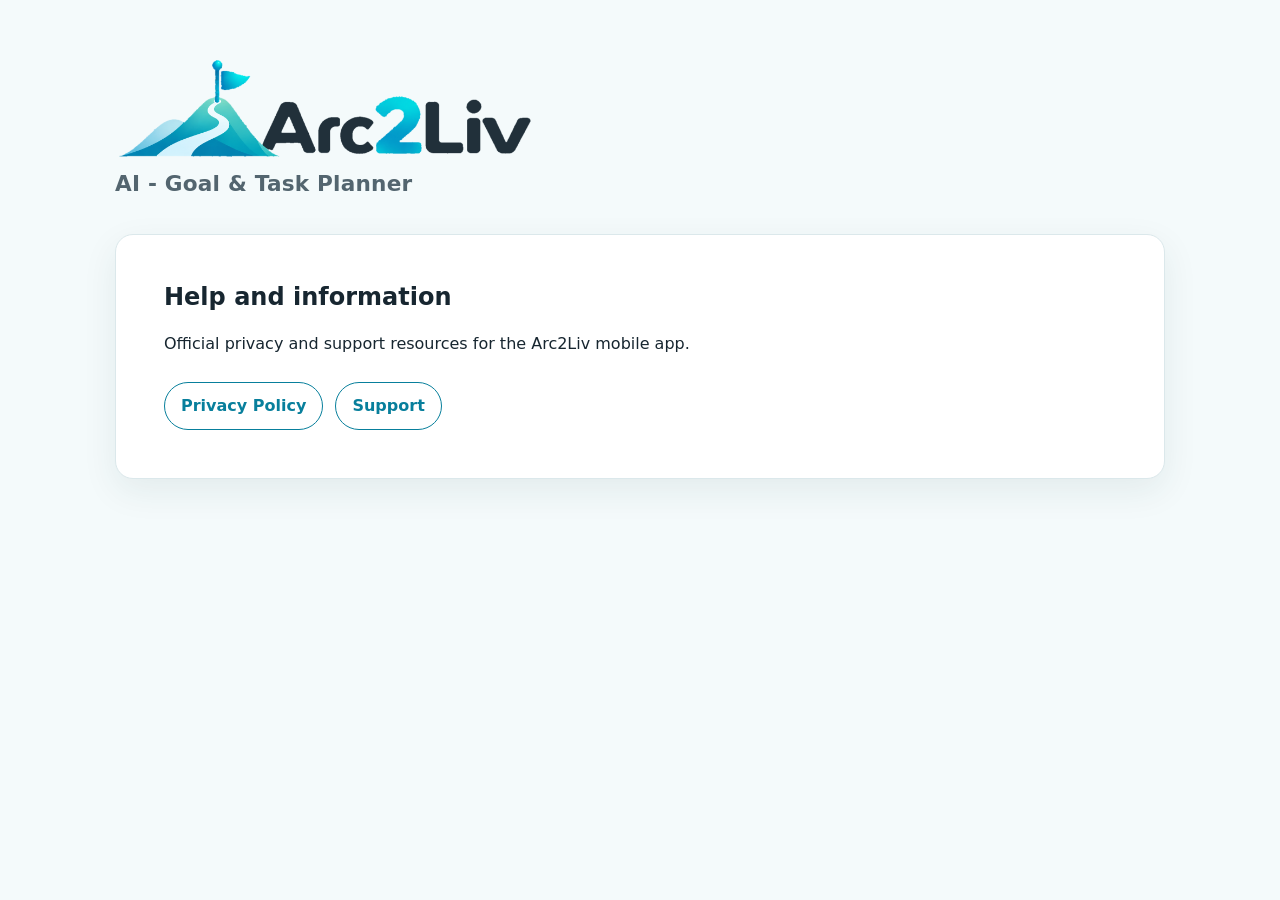
==== index.html @ c1861c66 "Improve public page branding layout" ====
<!doctype html>
<html lang="en">
<head>
  <meta charset="utf-8">
  <meta name="viewport" content="width=device-width, initial-scale=1">
  <meta name="description" content="Official privacy and support information for Arc2Liv: AI Goal Planner.">
  <title>Arc2Liv</title>
  <link rel="stylesheet" href="assets/site.css">
</head>
<body>
  <main>
    <header class="brand">
      <a href="./" aria-label="Arc2Liv home"><img src="assets/arc2liv-logo.png" alt="Arc2Liv"></a>
      <p>AI - Goal &amp; Task Planner</p>
    </header>
    <section class="card">
      <h2>Help and information</h2>
      <p>Official privacy and support resources for the Arc2Liv mobile app.</p>
      <nav class="links" aria-label="Arc2Liv resources">
        <a href="privacy/">Privacy Policy</a>
        <a href="support/">Support</a>
      </nav>
    </section>
  </main>
</body>
</html>
---- assets/site.css ----
:root { color-scheme: light; --ink:#172630; --muted:#53656f; --accent:#087f9c; --surface:#fff; --page:#f4fafb; --line:#dbe8eb; }
* { box-sizing:border-box; }
body { margin:0; background:var(--page); color:var(--ink); font:16px/1.65 system-ui,-apple-system,BlinkMacSystemFont,"Segoe UI",sans-serif; }
main { width:calc(100% - 36px); max-width:1050px; margin:56px auto; }
.brand { width:100%; max-width:420px; margin-bottom:32px; }
.brand a { display:block; width:100%; line-height:0; }
.brand img { display:block; width:100%; max-width:420px; height:auto; }
.brand p { margin:.35rem 0 0; color:var(--muted); font-size:1.35rem; font-weight:650; letter-spacing:.01em; }
.card { background:var(--surface); border:1px solid var(--line); border-radius:18px; padding:clamp(24px,5vw,48px); box-shadow:0 12px 35px rgba(22,61,70,.08); }
h1,h2 { line-height:1.2; }
h2 { margin-top:2rem; }
.card > h1:first-child,.card > h2:first-child { margin-top:0; }
a { color:var(--accent); }
.links { display:flex; flex-wrap:wrap; gap:12px; margin-top:24px; }
.links a { display:inline-block; padding:10px 16px; border:1px solid var(--accent); border-radius:999px; text-decoration:none; font-weight:650; }
.meta { color:var(--muted); }
li + li { margin-top:.45rem; }
footer { margin-top:32px; color:var(--muted); font-size:.92rem; }
@media (max-width:520px) { main { margin:28px auto; } .brand p { font-size:1.15rem; } .card { border-radius:14px; } }
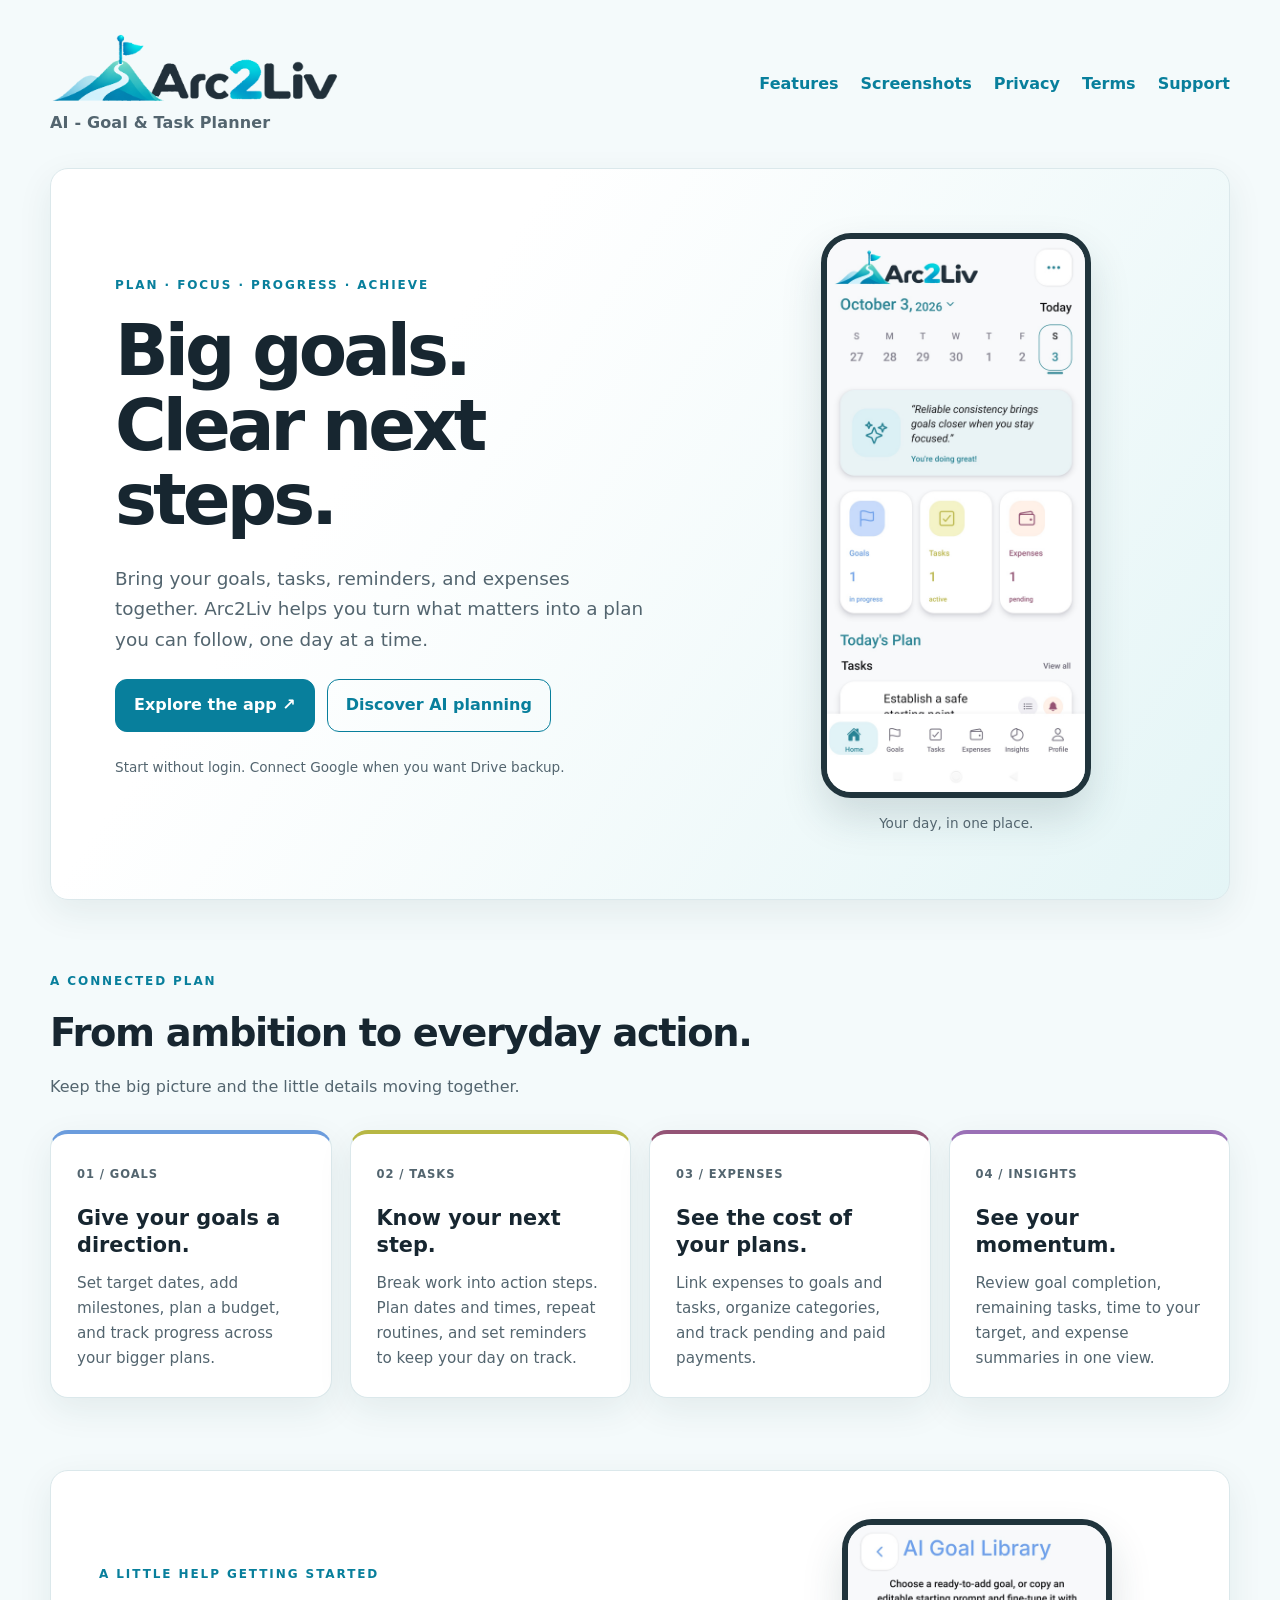
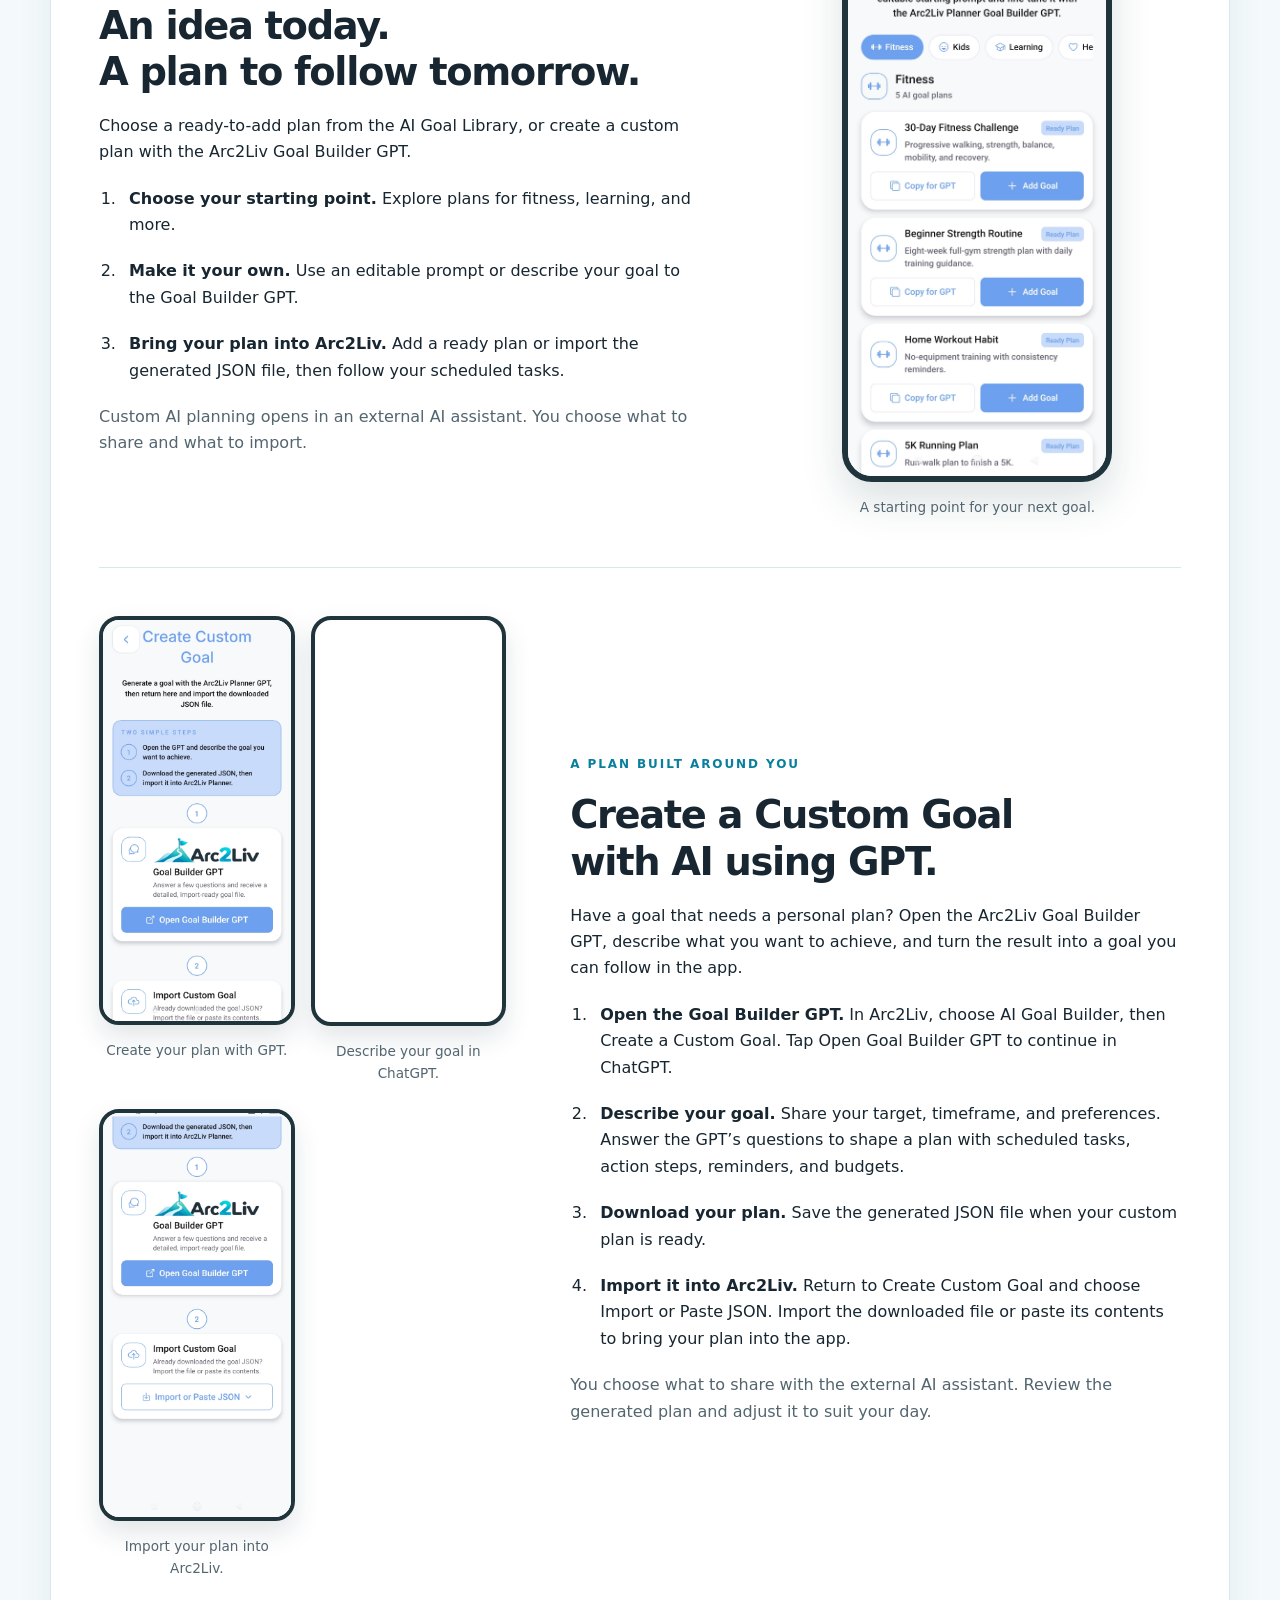
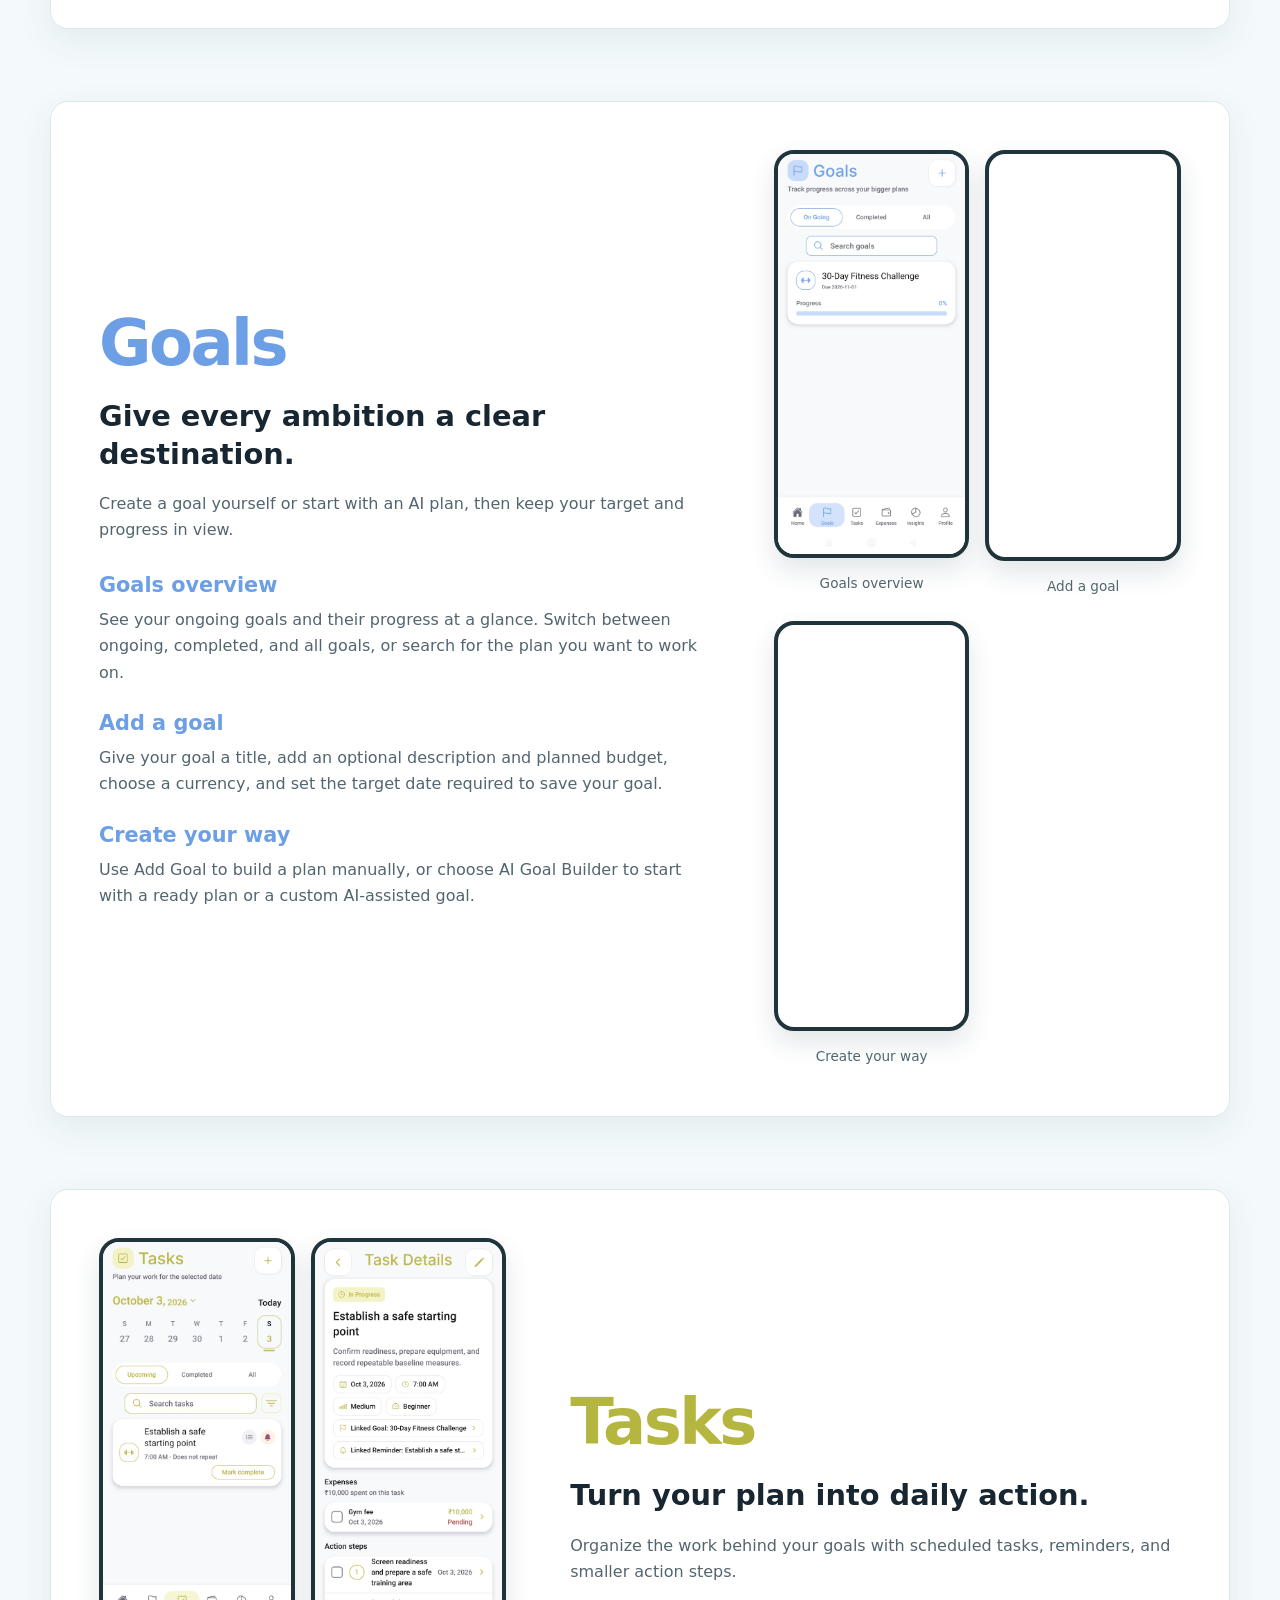
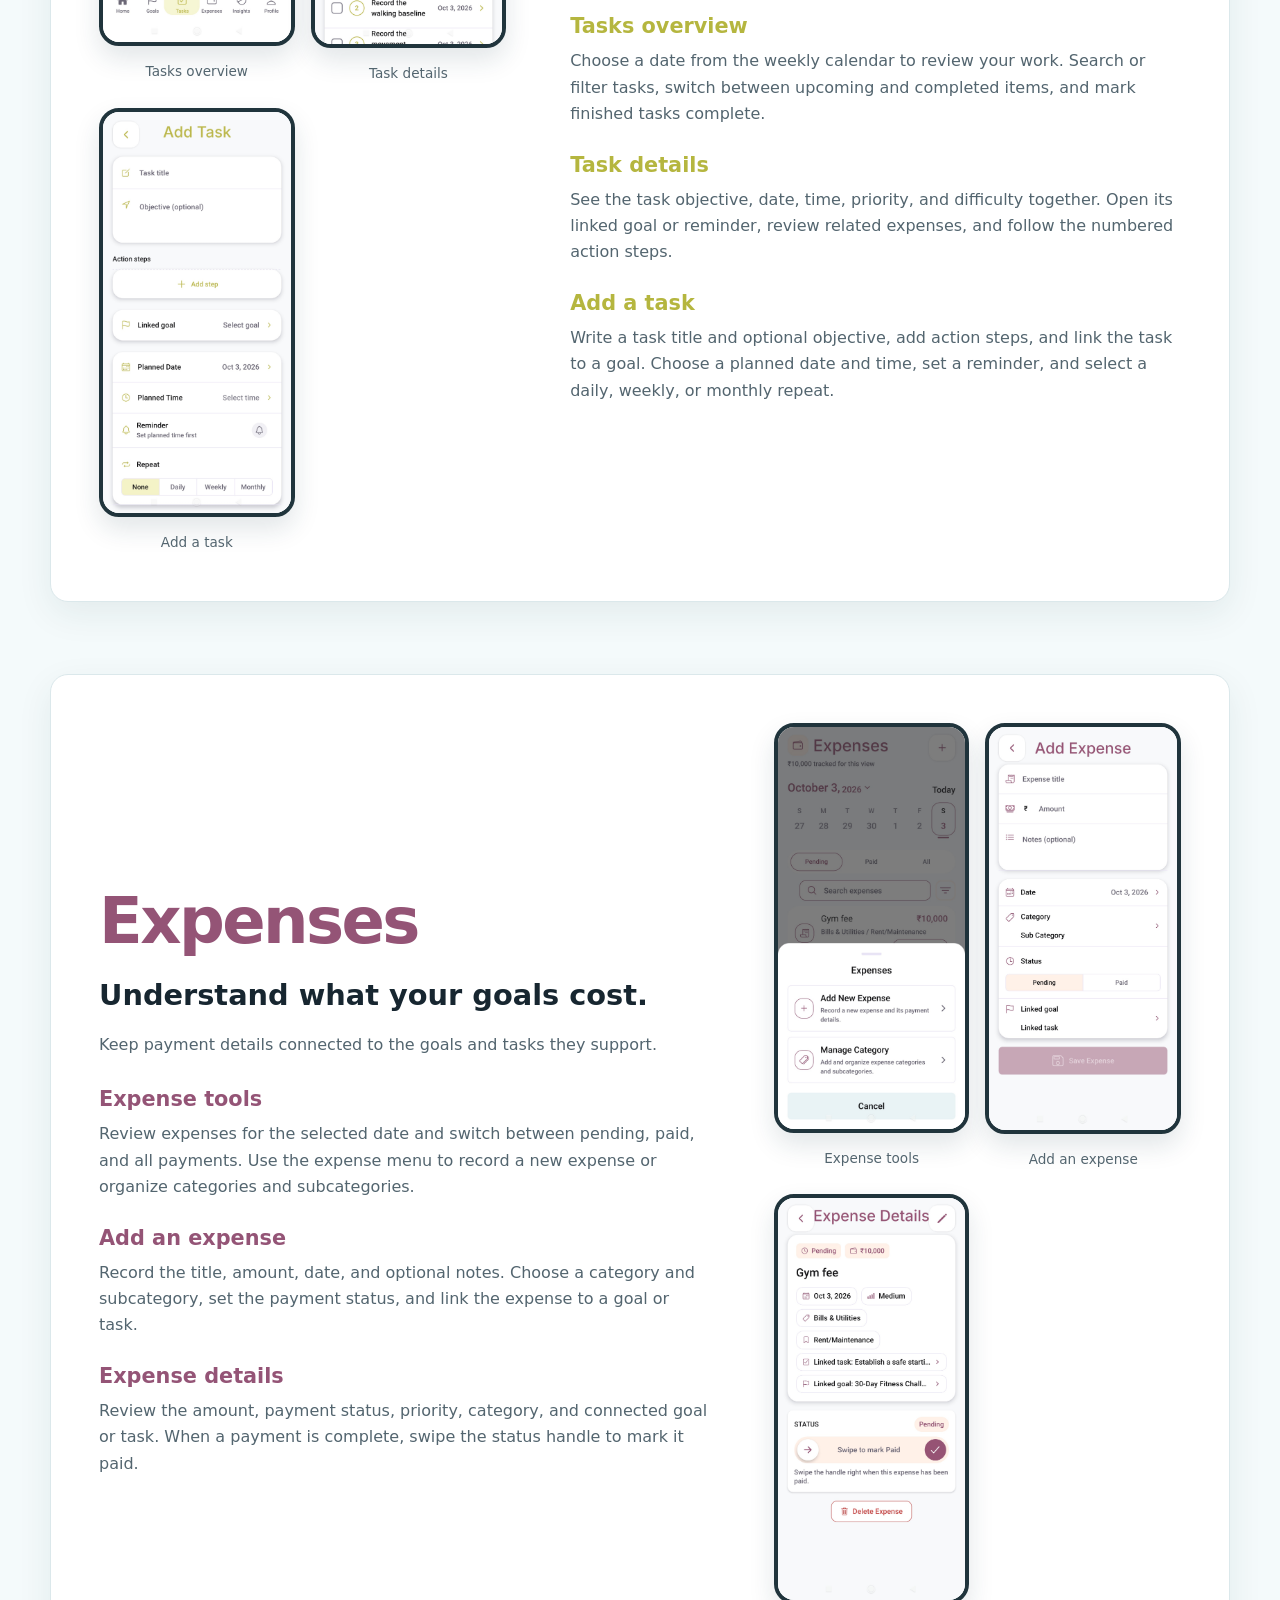
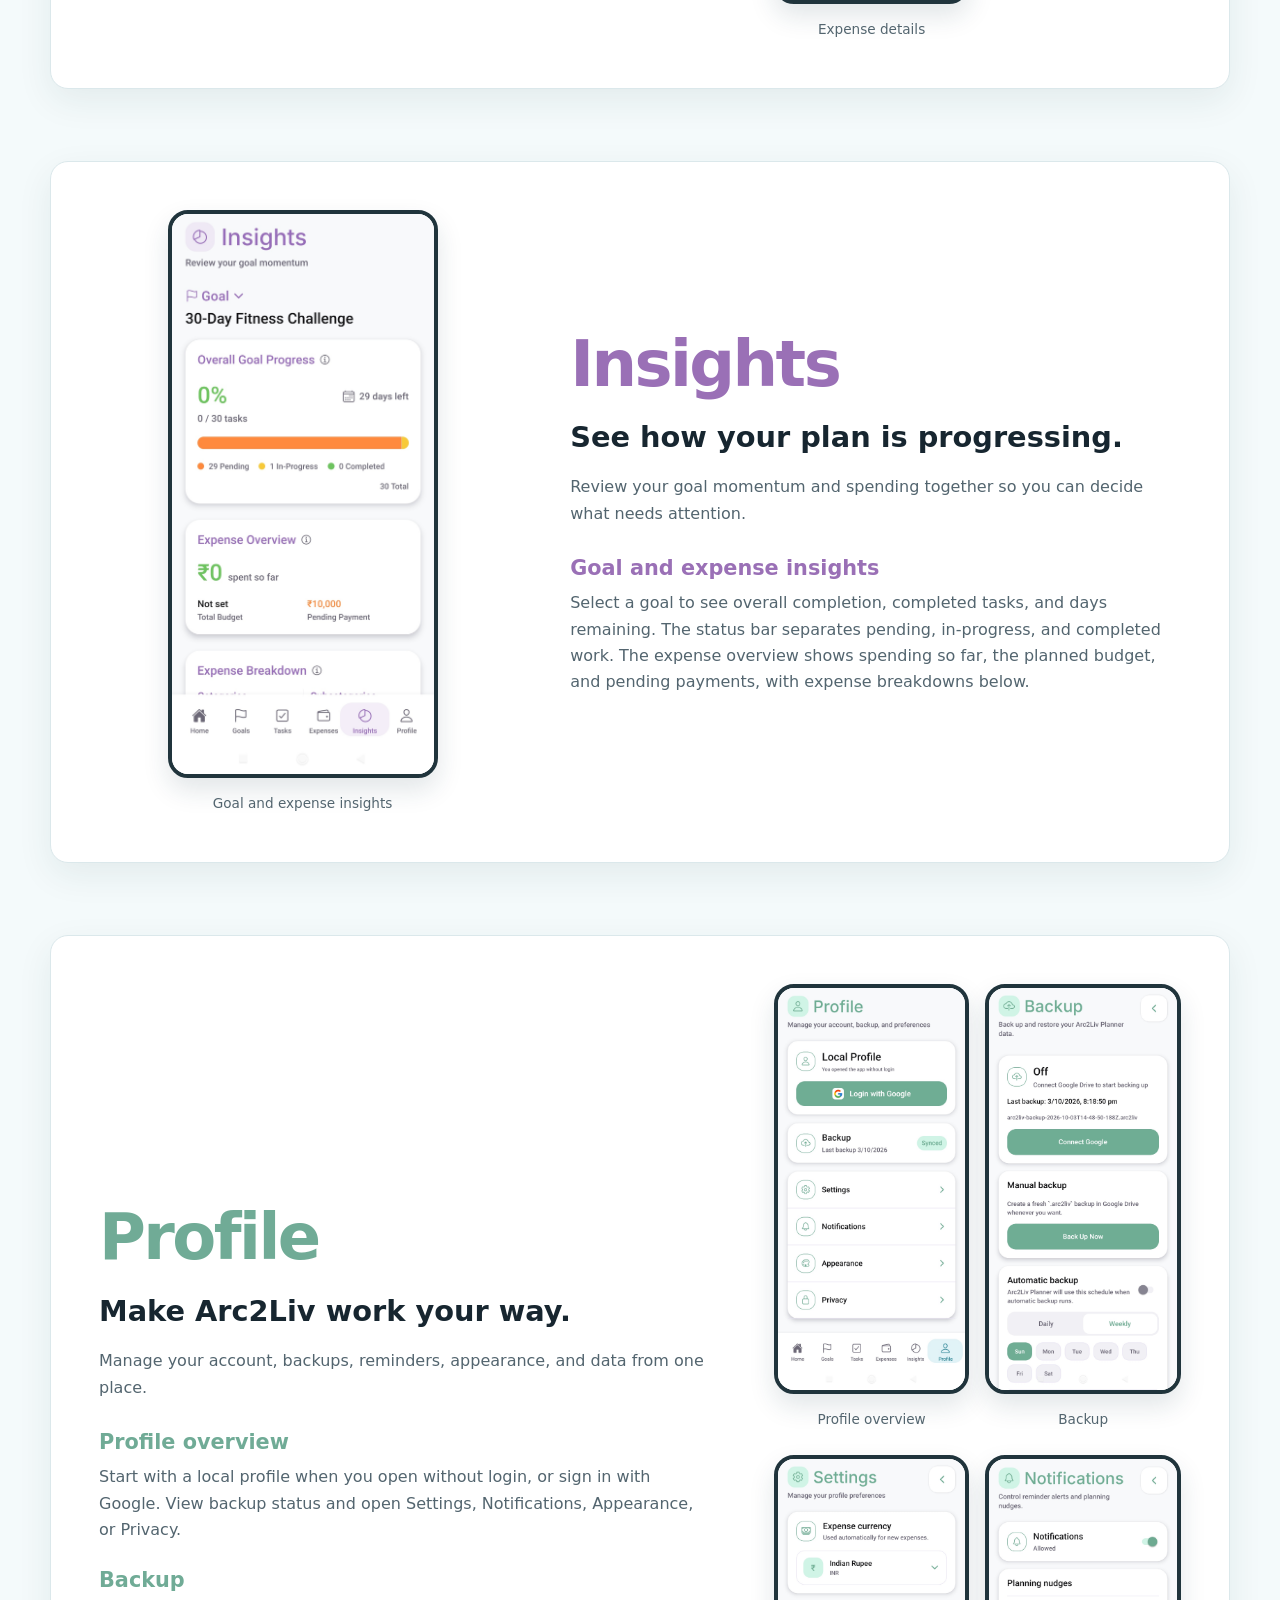
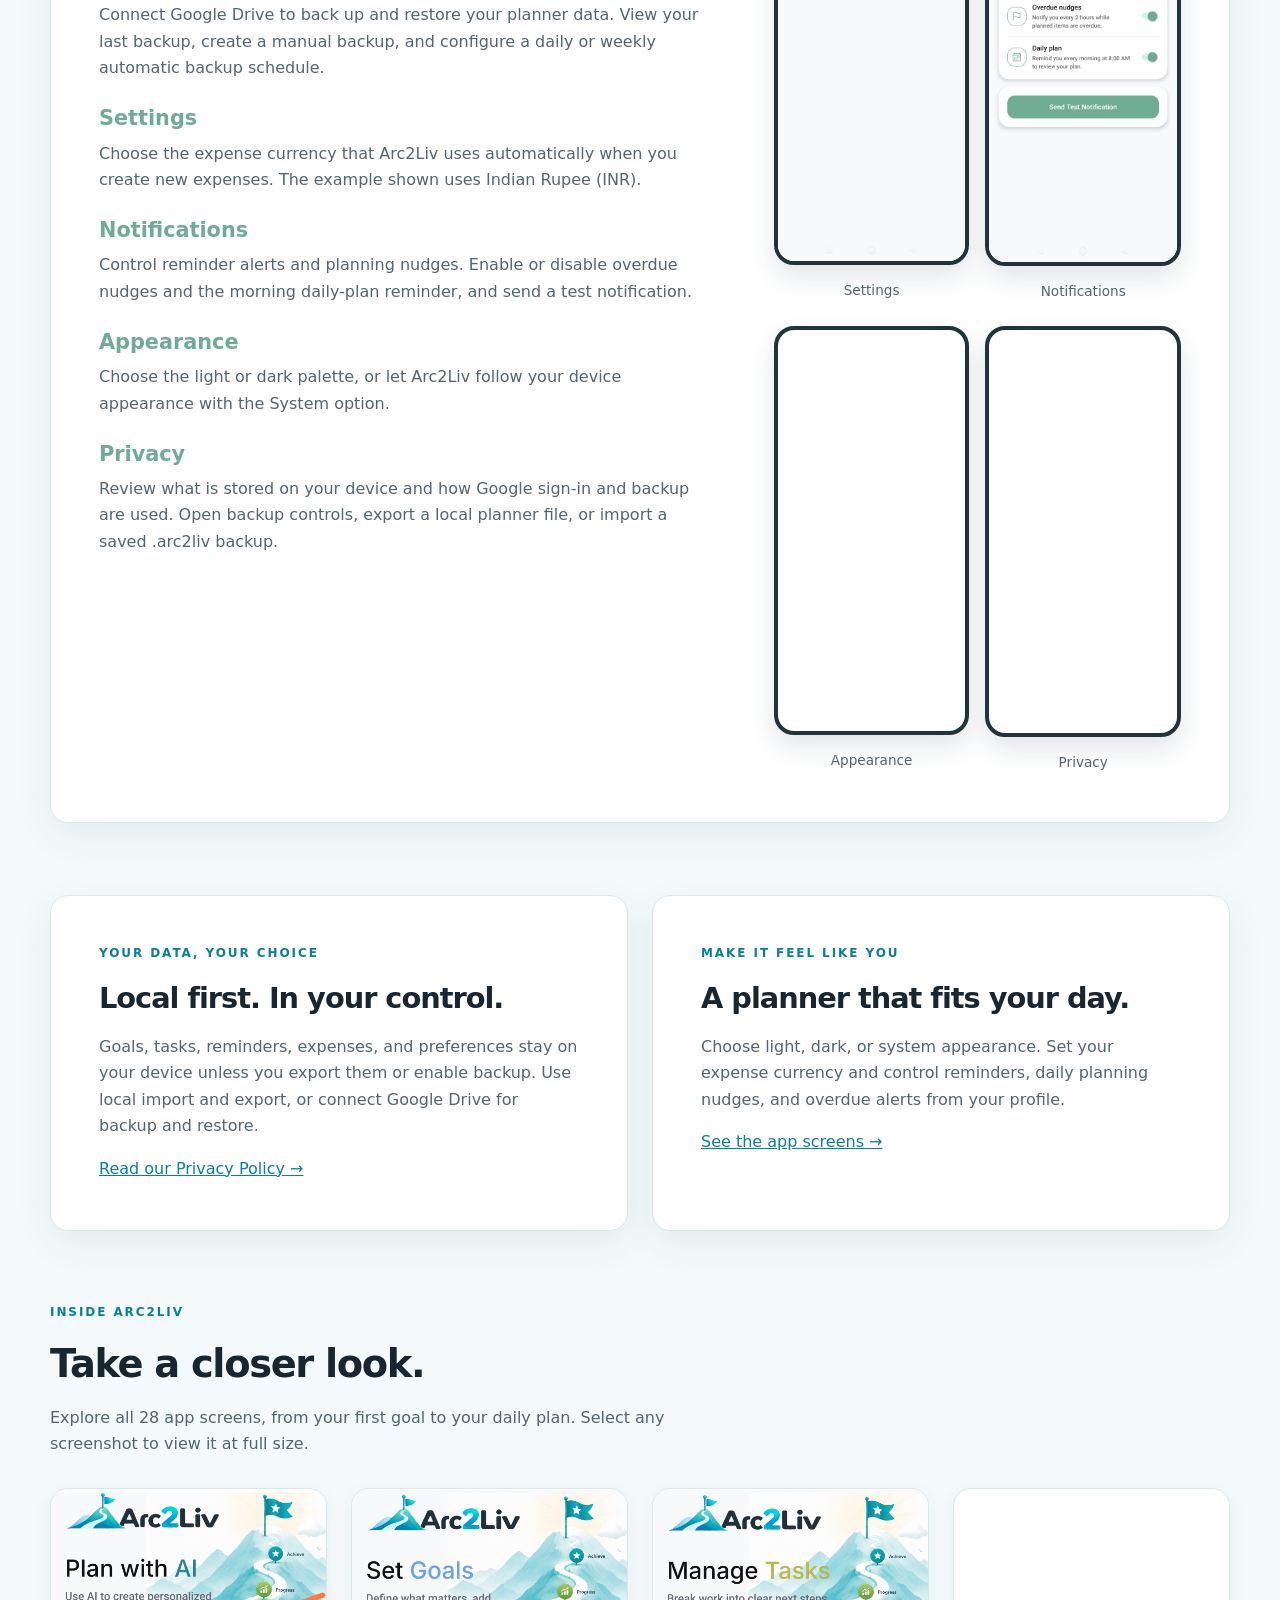
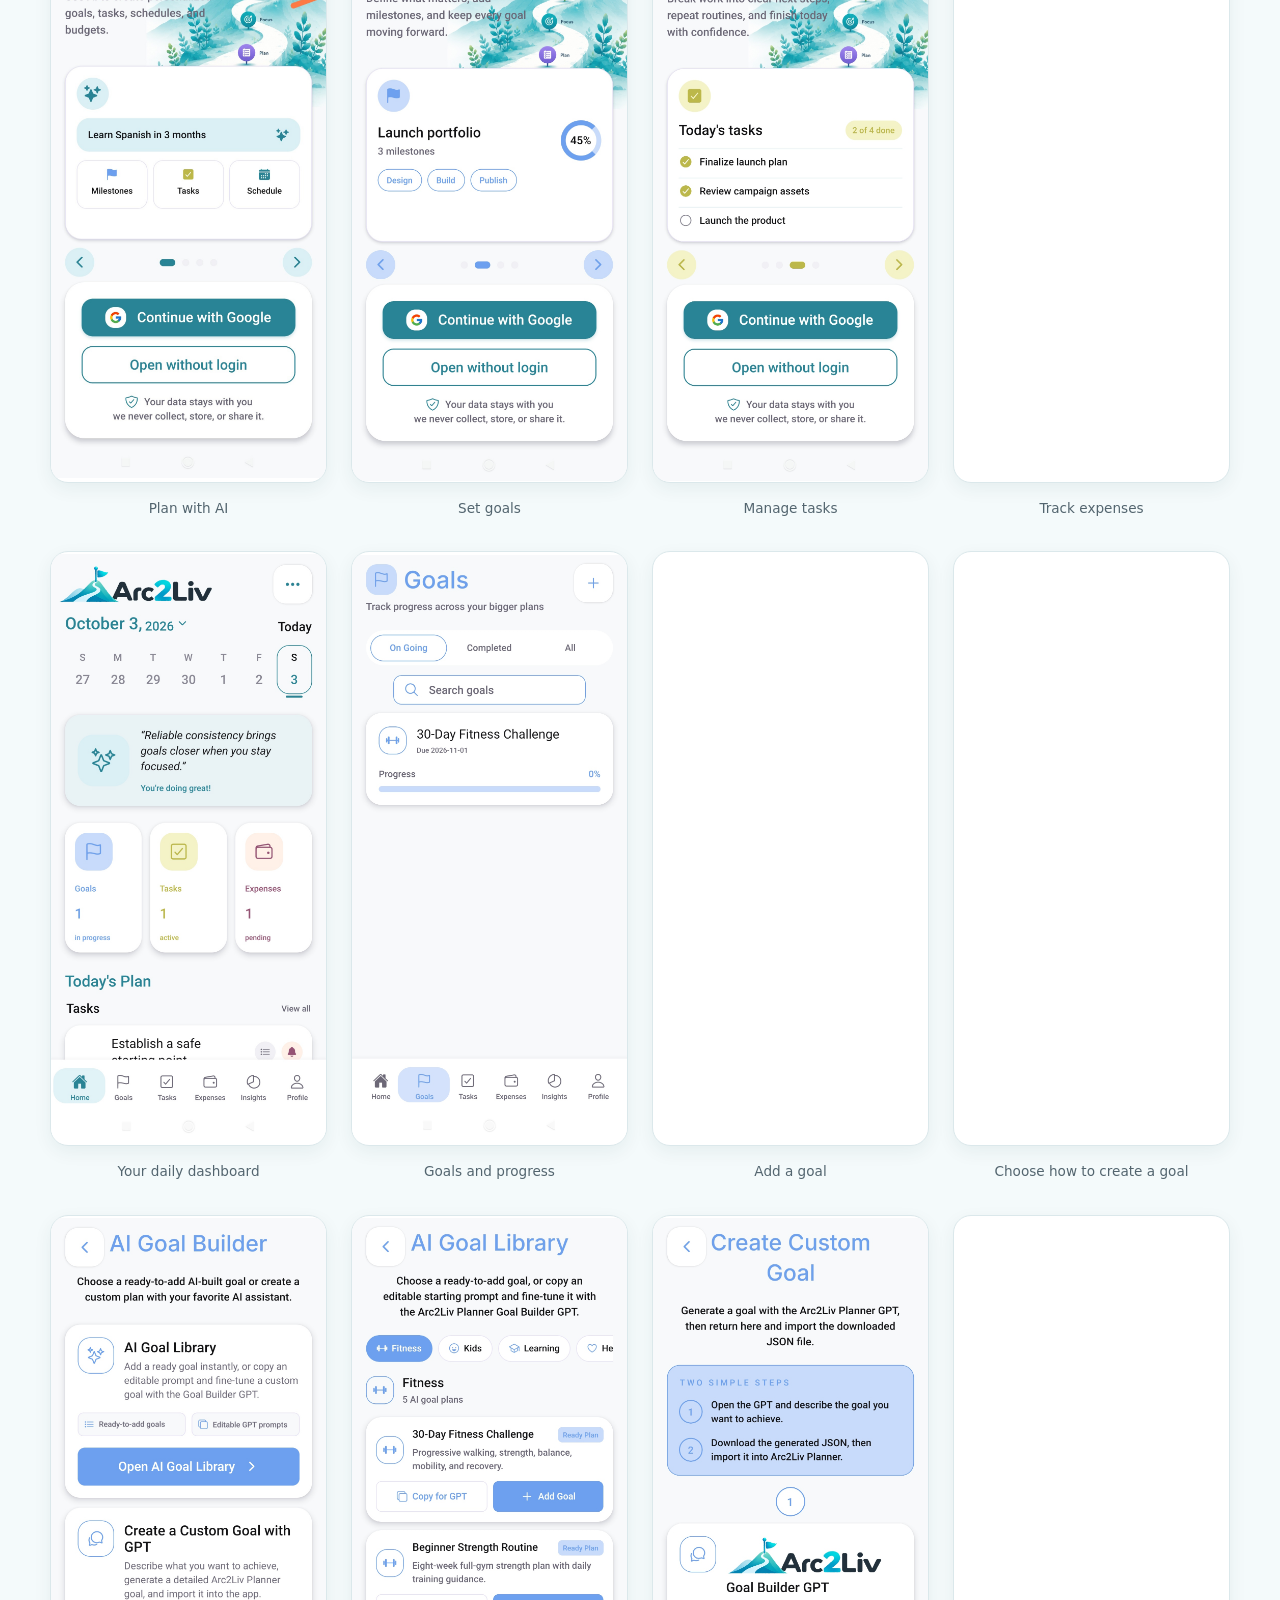
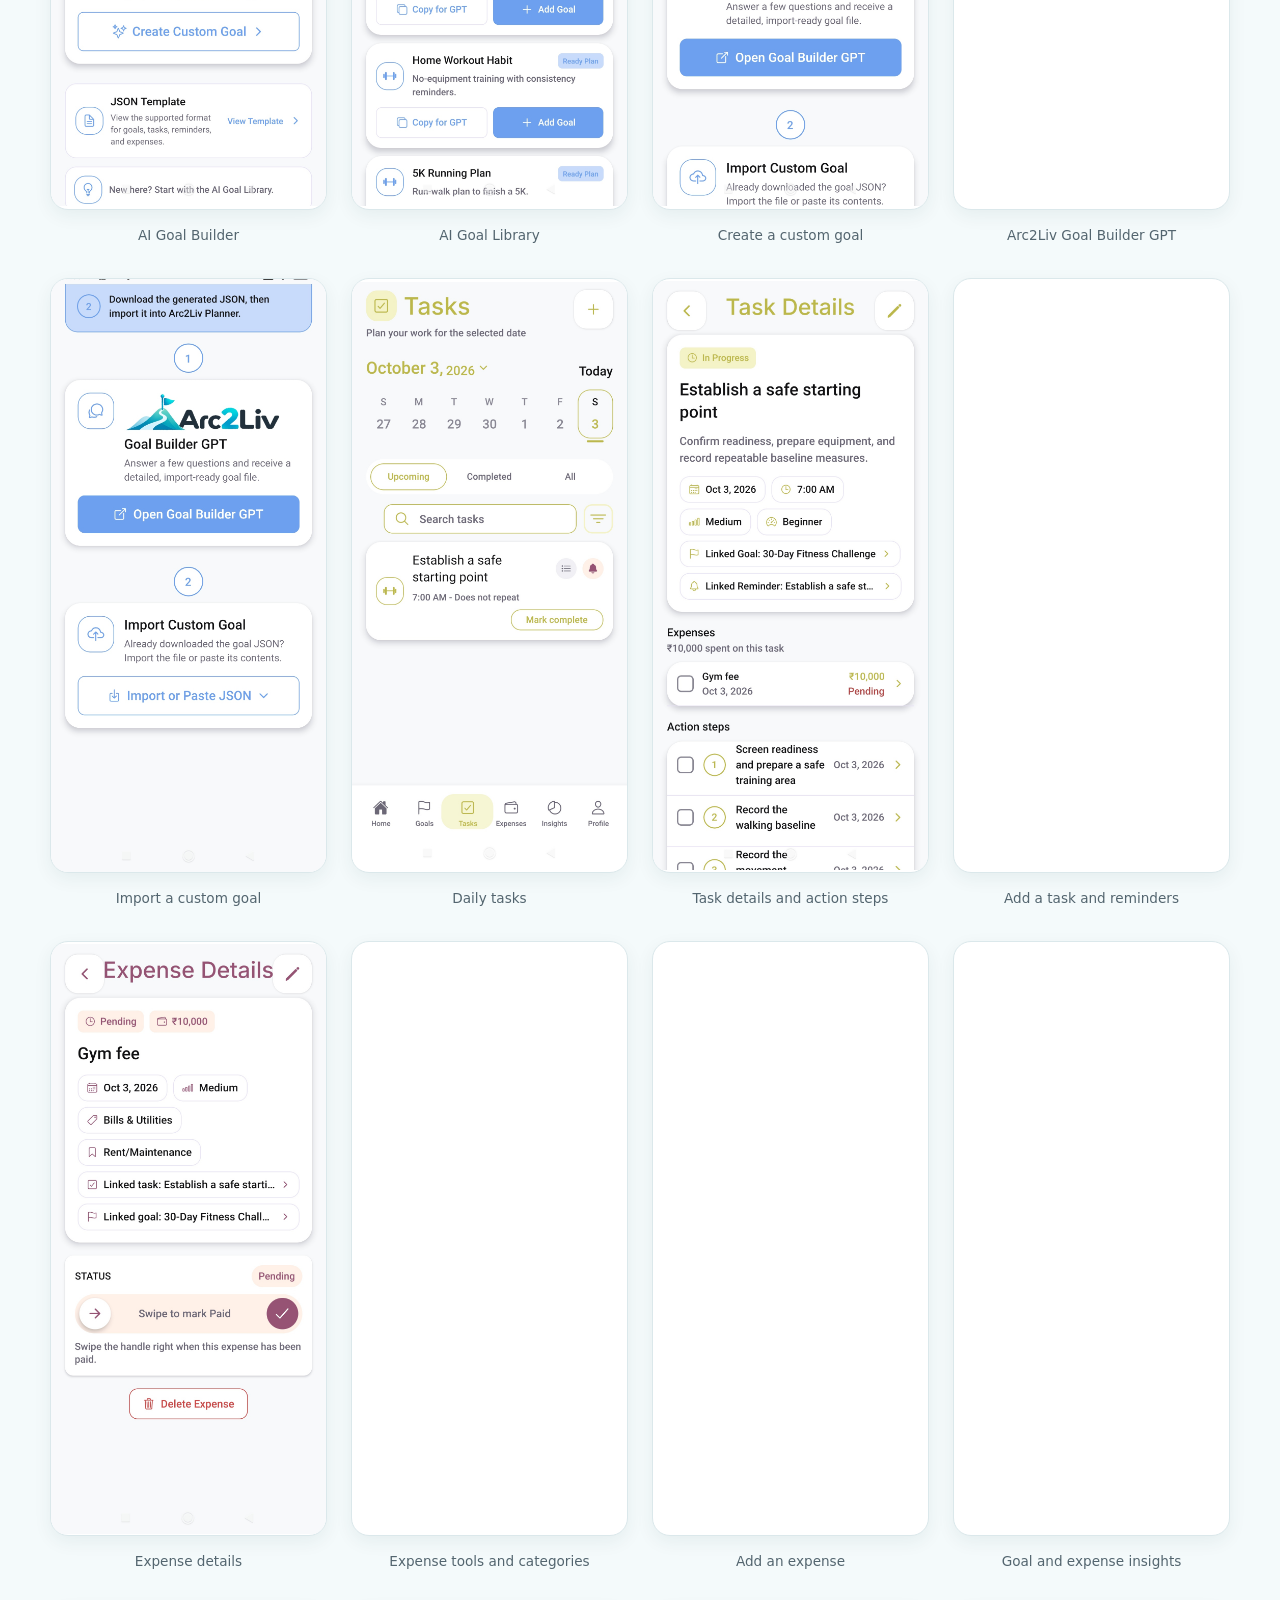
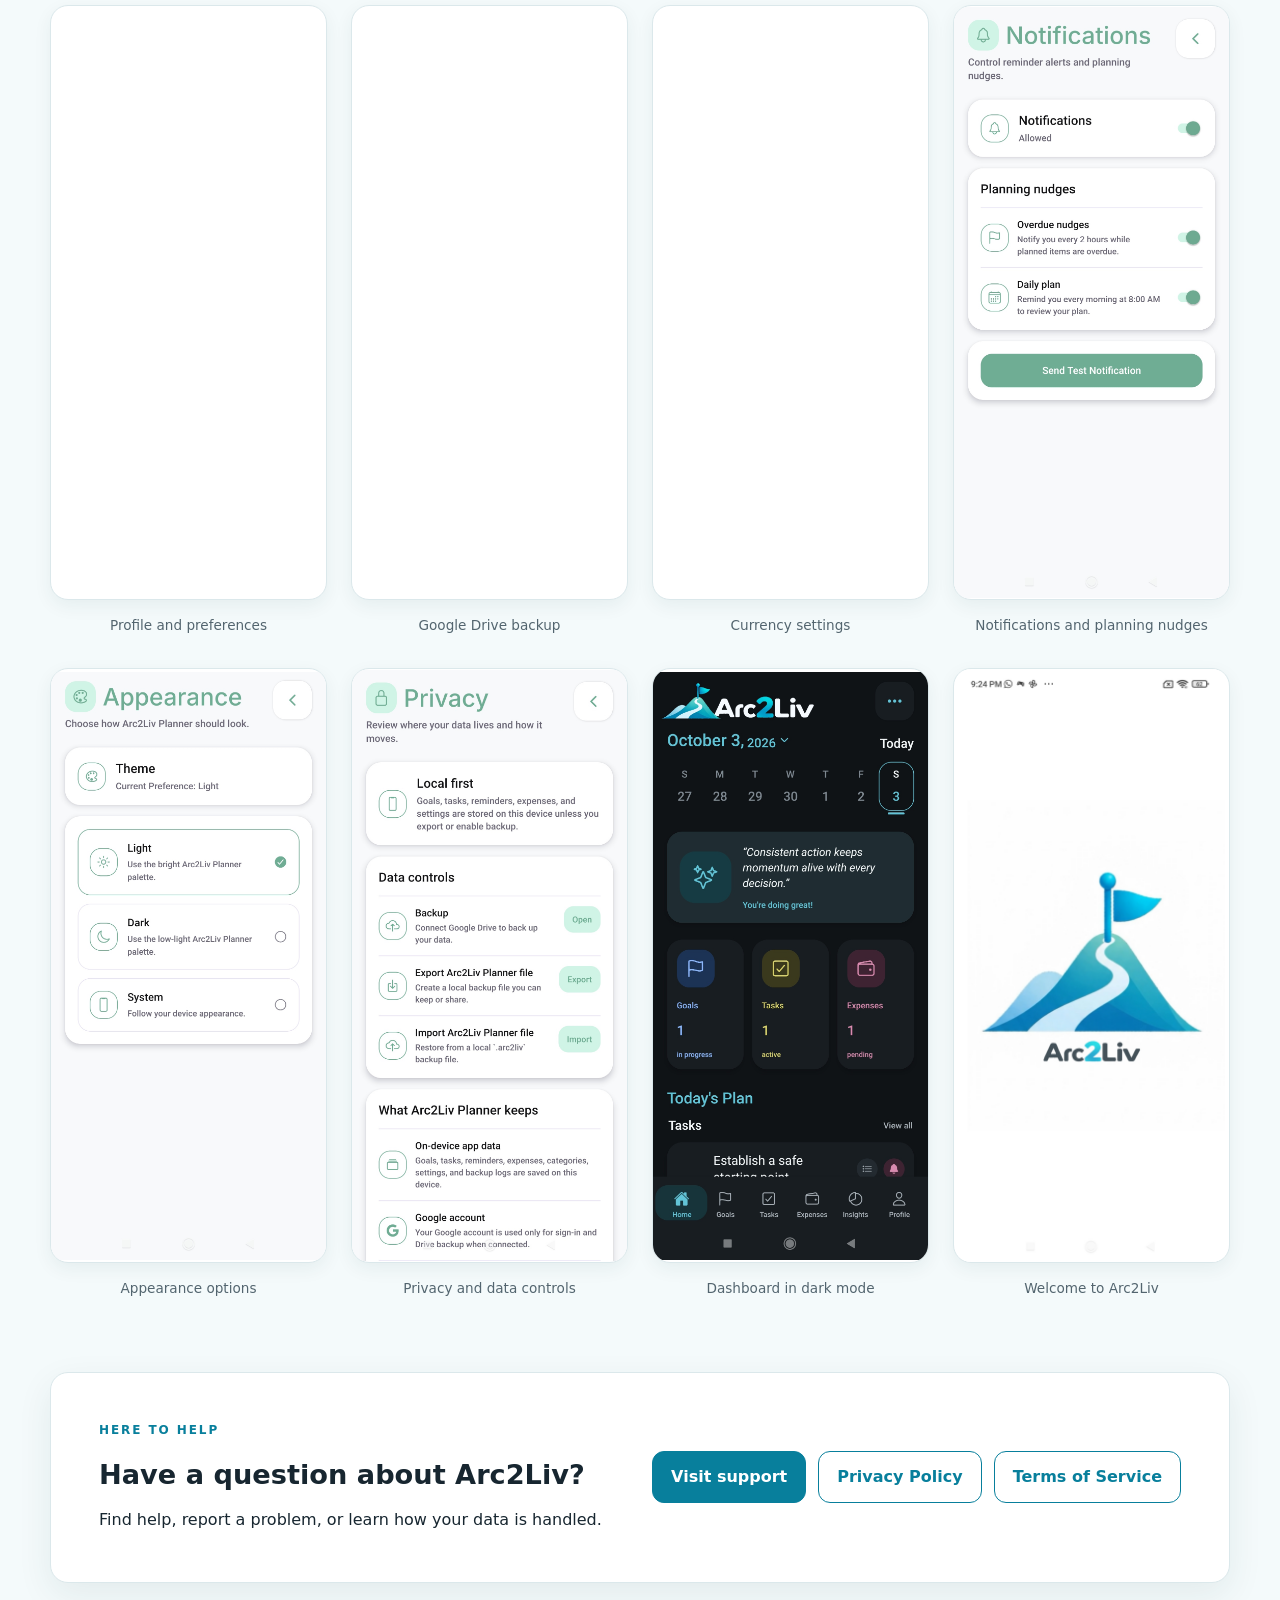
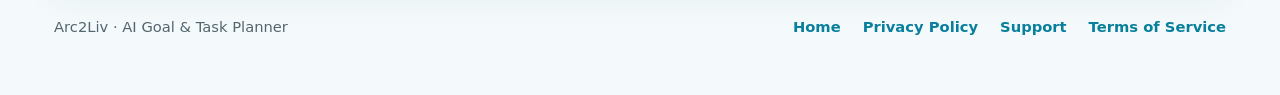
==== commit f969f4e1: "Add application home and terms pages for GitHub Pages" ====
--- a/index.html
+++ b/index.html
@@ -3,24 +3,185 @@
 <head>
   <meta charset="utf-8">
   <meta name="viewport" content="width=device-width, initial-scale=1">
-  <meta name="description" content="Official privacy and support information for Arc2Liv: AI Goal Planner.">
-  <title>Arc2Liv</title>
+  <meta name="description" content="Meet Arc2Liv: AI Goal Planner. Organize goals, daily tasks, reminders, and expenses with AI-assisted plans and local-first data controls.">
+  <title>Arc2Liv | AI Goal &amp; Task Planner</title>
   <link rel="stylesheet" href="assets/site.css">
 </head>
-<body>
-  <main>
-    <header class="brand">
-      <a href="./" aria-label="Arc2Liv home"><img src="assets/arc2liv-logo.png" alt="Arc2Liv"></a>
-      <p>AI - Goal &amp; Task Planner</p>
-    </header>
-    <section class="card">
-      <h2>Help and information</h2>
-      <p>Official privacy and support resources for the Arc2Liv mobile app.</p>
-      <nav class="links" aria-label="Arc2Liv resources">
-        <a href="privacy/">Privacy Policy</a>
-        <a href="support/">Support</a>
-      </nav>
+<body class="home">
+  <a class="skip-link" href="#main-content">Skip to content</a>
+  <main id="main-content">
+    <div class="home-header">
+      <header class="brand"><a href="./" aria-label="Arc2Liv home"><img src="assets/arc2liv-logo.png" alt="Arc2Liv"><p>AI - Goal &amp; Task Planner</p></a></header>
+      <nav class="home-nav" aria-label="Main navigation"><a href="#features">Features</a><a href="#screenshots">Screenshots</a><a href="privacy/">Privacy</a><a href="terms/">Terms</a><a href="support/">Support</a></nav>
+    </div>
+    <section class="card hero" aria-labelledby="hero-title">
+      <div class="hero-copy">
+        <p class="eyebrow">PLAN · FOCUS · PROGRESS · ACHIEVE</p>
+        <h1 id="hero-title">Big goals.<br>Clear next steps.</h1>
+        <p class="hero-description">Bring your goals, tasks, reminders, and expenses together. Arc2Liv helps you turn what matters into a plan you can follow, one day at a time.</p>
+        <nav class="links" aria-label="Explore the app"><a class="primary-link" href="#screenshots">Explore the app <span aria-hidden="true">↗</span></a><a href="#ai-planning">Discover AI planning</a></nav>
+        <p class="hero-note">Start without login. Connect Google when you want Drive backup.</p>
+      </div>
+      <figure class="hero-phone"><img src="assets/appScreenshots/IMG_20261003_212739.jpg" alt="Arc2Liv home dashboard with a weekly calendar, goal, task, and expense summaries, and today's plan" width="1080" height="2316" fetchpriority="high"><figcaption>Your day, in one place.</figcaption></figure>
     </section>
+    <section id="features" class="home-section" aria-labelledby="features-title">
+      <p class="eyebrow">A CONNECTED PLAN</p><h2 id="features-title">From ambition to everyday action.</h2><p class="section-intro">Keep the big picture and the little details moving together.</p>
+      <div class="feature-grid">
+        <article class="card feature goal"><span class="feature-label">01 / GOALS</span><h3>Give your goals a direction.</h3><p>Set target dates, add milestones, plan a budget, and track progress across your bigger plans.</p></article>
+        <article class="card feature task"><span class="feature-label">02 / TASKS</span><h3>Know your next step.</h3><p>Break work into action steps. Plan dates and times, repeat routines, and set reminders to keep your day on track.</p></article>
+        <article class="card feature expense"><span class="feature-label">03 / EXPENSES</span><h3>See the cost of your plans.</h3><p>Link expenses to goals and tasks, organize categories, and track pending and paid payments.</p></article>
+        <article class="card feature insight"><span class="feature-label">04 / INSIGHTS</span><h3>See your momentum.</h3><p>Review goal completion, remaining tasks, time to your target, and expense summaries in one view.</p></article>
+      </div>
+    </section>
+    <section id="ai-planning" class="card home-section ai-planning-group" aria-labelledby="ai-title">
+      <div class="ai-section">
+      <div><p class="eyebrow">A LITTLE HELP GETTING STARTED</p><h2 id="ai-title">An idea today.<br>A plan to follow tomorrow.</h2><p>Choose a ready-to-add plan from the AI Goal Library, or create a custom plan with the Arc2Liv Goal Builder GPT.</p><ol class="steps"><li><strong>Choose your starting point.</strong> Explore plans for fitness, learning, and more.</li><li><strong>Make it your own.</strong> Use an editable prompt or describe your goal to the Goal Builder GPT.</li><li><strong>Bring your plan into Arc2Liv.</strong> Add a ready plan or import the generated JSON file, then follow your scheduled tasks.</li></ol><p class="meta">Custom AI planning opens in an external AI assistant. You choose what to share and what to import.</p></div>
+      <figure class="detail-phone"><img src="assets/appScreenshots/IMG_20261003_212850.jpg" alt="AI Goal Library showing ready-to-add fitness plans and editable GPT prompts" loading="lazy" decoding="async" width="1080" height="2309"><figcaption>A starting point for your next goal.</figcaption></figure>
+      </div>
+      <div class="walkthrough walkthrough-reverse custom-ai-row" aria-labelledby="custom-ai-title">
+        <div class="walkthrough-copy">
+          <p class="eyebrow">A PLAN BUILT AROUND YOU</p>
+          <h2 id="custom-ai-title">Create a Custom Goal<br>with AI using GPT.</h2>
+          <p>Have a goal that needs a personal plan? Open the Arc2Liv Goal Builder GPT, describe what you want to achieve, and turn the result into a goal you can follow in the app.</p>
+          <ol class="steps">
+            <li><strong>Open the Goal Builder GPT.</strong> In Arc2Liv, choose AI Goal Builder, then Create a Custom Goal. Tap Open Goal Builder GPT to continue in ChatGPT.</li>
+            <li><strong>Describe your goal.</strong> Share your target, timeframe, and preferences. Answer the GPT’s questions to shape a plan with scheduled tasks, action steps, reminders, and budgets.</li>
+            <li><strong>Download your plan.</strong> Save the generated JSON file when your custom plan is ready.</li>
+            <li><strong>Import it into Arc2Liv.</strong> Return to Create Custom Goal and choose Import or Paste JSON. Import the downloaded file or paste its contents to bring your plan into the app.</li>
+          </ol>
+          <p class="meta">You choose what to share with the external AI assistant. Review the generated plan and adjust it to suit your day.</p>
+        </div>
+        <div class="walkthrough-images" aria-label="Custom AI goal creation and import screenshots">
+          <figure><a href="assets/appScreenshots/IMG_20261003_212907.jpg" target="_blank" rel="noopener" aria-label="View full screenshot: Create Custom Goal with GPT"><img src="assets/appScreenshots/IMG_20261003_212907.jpg" alt="Create Custom Goal page explaining how to open the Arc2Liv Goal Builder GPT" loading="lazy" decoding="async" width="1080" height="2309"></a><figcaption>Create your plan with GPT.</figcaption></figure>
+          <figure><a href="assets/appScreenshots/IMG_20261003_212959.jpg" target="_blank" rel="noopener" aria-label="View full screenshot: Arc2Liv Goal Builder GPT in ChatGPT"><img src="assets/appScreenshots/IMG_20261003_212959.jpg" alt="Arc2Liv AI Goal Planner GPT on ChatGPT with sample fitness and Python learning prompts" loading="lazy" decoding="async" width="1080" height="2314"></a><figcaption>Describe your goal in ChatGPT.</figcaption></figure>
+          <figure><a href="assets/appScreenshots/IMG_20261003_213016.jpg" target="_blank" rel="noopener" aria-label="View full screenshot: Import your custom goal"><img src="assets/appScreenshots/IMG_20261003_213016.jpg" alt="Custom goal page showing the Goal Builder GPT and Import or Paste JSON controls" loading="lazy" decoding="async" width="1080" height="2327"></a><figcaption>Import your plan into Arc2Liv.</figcaption></figure>
+        </div>
+      </div>
+    </section>
+    <section id="goals" class="card home-section walkthrough walkthrough-goals" aria-labelledby="goals-title">
+      <div class="walkthrough-copy">
+        <h2 id="goals-title" class="walkthrough-title">Goals</h2>
+        <p class="walkthrough-subtitle">Give every ambition a clear destination.</p>
+        <p class="section-intro">Create a goal yourself or start with an AI plan, then keep your target and progress in view.</p>
+        <div class="walkthrough-explanations">
+          <div><h3>Goals overview</h3><p>See your ongoing goals and their progress at a glance. Switch between ongoing, completed, and all goals, or search for the plan you want to work on.</p></div>
+<div><h3>Add a goal</h3><p>Give your goal a title, add an optional description and planned budget, choose a currency, and set the target date required to save your goal.</p></div>
+<div><h3>Create your way</h3><p>Use Add Goal to build a plan manually, or choose AI Goal Builder to start with a ready plan or a custom AI-assisted goal.</p></div>
+        </div>
+      </div>
+      <div class="walkthrough-images" aria-label="Goals page screenshots">
+        <figure><a href="assets/appScreenshots/IMG_20261003_212752.jpg" target="_blank" rel="noopener" aria-label="View full screenshot: Goals overview"><img src="assets/appScreenshots/IMG_20261003_212752.jpg" alt="Arc2Liv Goals overview page" loading="lazy" decoding="async" width="1080" height="2320"></a><figcaption>Goals overview</figcaption></figure>
+<figure><a href="assets/appScreenshots/IMG_20261003_212808.jpg" target="_blank" rel="noopener" aria-label="View full screenshot: Add a goal"><img src="assets/appScreenshots/IMG_20261003_212808.jpg" alt="Arc2Liv Add a goal page" loading="lazy" decoding="async" width="1080" height="2320"></a><figcaption>Add a goal</figcaption></figure>
+<figure><a href="assets/appScreenshots/IMG_20261003_212822.jpg" target="_blank" rel="noopener" aria-label="View full screenshot: Create your way"><img src="assets/appScreenshots/IMG_20261003_212822.jpg" alt="Arc2Liv Create your way page" loading="lazy" decoding="async" width="1080" height="2320"></a><figcaption>Create your way</figcaption></figure>
+      </div>
+    </section>
+    <section id="tasks" class="card home-section walkthrough walkthrough-tasks walkthrough-reverse" aria-labelledby="tasks-title">
+      <div class="walkthrough-copy">
+        <h2 id="tasks-title" class="walkthrough-title">Tasks</h2>
+        <p class="walkthrough-subtitle">Turn your plan into daily action.</p>
+        <p class="section-intro">Organize the work behind your goals with scheduled tasks, reminders, and smaller action steps.</p>
+        <div class="walkthrough-explanations">
+          <div><h3>Tasks overview</h3><p>Choose a date from the weekly calendar to review your work. Search or filter tasks, switch between upcoming and completed items, and mark finished tasks complete.</p></div>
+<div><h3>Task details</h3><p>See the task objective, date, time, priority, and difficulty together. Open its linked goal or reminder, review related expenses, and follow the numbered action steps.</p></div>
+<div><h3>Add a task</h3><p>Write a task title and optional objective, add action steps, and link the task to a goal. Choose a planned date and time, set a reminder, and select a daily, weekly, or monthly repeat.</p></div>
+        </div>
+      </div>
+      <div class="walkthrough-images" aria-label="Tasks page screenshots">
+        <figure><a href="assets/appScreenshots/IMG_20261003_213100.jpg" target="_blank" rel="noopener" aria-label="View full screenshot: Tasks overview"><img src="assets/appScreenshots/IMG_20261003_213100.jpg" alt="Arc2Liv Tasks overview page" loading="lazy" decoding="async" width="1080" height="2320"></a><figcaption>Tasks overview</figcaption></figure>
+<figure><a href="assets/appScreenshots/IMG_20261003_213121.jpg" target="_blank" rel="noopener" aria-label="View full screenshot: Task details"><img src="assets/appScreenshots/IMG_20261003_213121.jpg" alt="Arc2Liv Task details page" loading="lazy" decoding="async" width="1080" height="2320"></a><figcaption>Task details</figcaption></figure>
+<figure><a href="assets/appScreenshots/IMG_20261003_213132.jpg" target="_blank" rel="noopener" aria-label="View full screenshot: Add a task"><img src="assets/appScreenshots/IMG_20261003_213132.jpg" alt="Arc2Liv Add a task page" loading="lazy" decoding="async" width="1080" height="2320"></a><figcaption>Add a task</figcaption></figure>
+      </div>
+    </section>
+    <section id="expenses" class="card home-section walkthrough walkthrough-expenses" aria-labelledby="expenses-title">
+      <div class="walkthrough-copy">
+        <h2 id="expenses-title" class="walkthrough-title">Expenses</h2>
+        <p class="walkthrough-subtitle">Understand what your goals cost.</p>
+        <p class="section-intro">Keep payment details connected to the goals and tasks they support.</p>
+        <div class="walkthrough-explanations">
+          <div><h3>Expense tools</h3><p>Review expenses for the selected date and switch between pending, paid, and all payments. Use the expense menu to record a new expense or organize categories and subcategories.</p></div>
+<div><h3>Add an expense</h3><p>Record the title, amount, date, and optional notes. Choose a category and subcategory, set the payment status, and link the expense to a goal or task.</p></div>
+<div><h3>Expense details</h3><p>Review the amount, payment status, priority, category, and connected goal or task. When a payment is complete, swipe the status handle to mark it paid.</p></div>
+        </div>
+      </div>
+      <div class="walkthrough-images" aria-label="Expenses page screenshots">
+        <figure><a href="assets/appScreenshots/IMG_20261003_213201.jpg" target="_blank" rel="noopener" aria-label="View full screenshot: Expense tools"><img src="assets/appScreenshots/IMG_20261003_213201.jpg" alt="Arc2Liv Expense tools page" loading="lazy" decoding="async" width="1080" height="2320"></a><figcaption>Expense tools</figcaption></figure>
+<figure><a href="assets/appScreenshots/IMG_20261003_213216.jpg" target="_blank" rel="noopener" aria-label="View full screenshot: Add an expense"><img src="assets/appScreenshots/IMG_20261003_213216.jpg" alt="Arc2Liv Add an expense page" loading="lazy" decoding="async" width="1080" height="2320"></a><figcaption>Add an expense</figcaption></figure>
+<figure><a href="assets/appScreenshots/IMG_20261003_213145.jpg" target="_blank" rel="noopener" aria-label="View full screenshot: Expense details"><img src="assets/appScreenshots/IMG_20261003_213145.jpg" alt="Arc2Liv Expense details page" loading="lazy" decoding="async" width="1080" height="2320"></a><figcaption>Expense details</figcaption></figure>
+      </div>
+    </section>
+    <section id="insights" class="card home-section walkthrough walkthrough-insights walkthrough-reverse" aria-labelledby="insights-title">
+      <div class="walkthrough-copy">
+        <h2 id="insights-title" class="walkthrough-title">Insights</h2>
+        <p class="walkthrough-subtitle">See how your plan is progressing.</p>
+        <p class="section-intro">Review your goal momentum and spending together so you can decide what needs attention.</p>
+        <div class="walkthrough-explanations">
+          <div><h3>Goal and expense insights</h3><p>Select a goal to see overall completion, completed tasks, and days remaining. The status bar separates pending, in-progress, and completed work. The expense overview shows spending so far, the planned budget, and pending payments, with expense breakdowns below.</p></div>
+        </div>
+      </div>
+      <div class="walkthrough-images walkthrough-images-single" aria-label="Insights page screenshots">
+        <figure><a href="assets/appScreenshots/IMG_20261003_213234.jpg" target="_blank" rel="noopener" aria-label="View full screenshot: Goal and expense insights"><img src="assets/appScreenshots/IMG_20261003_213234.jpg" alt="Arc2Liv Goal and expense insights page" loading="lazy" decoding="async" width="1080" height="2320"></a><figcaption>Goal and expense insights</figcaption></figure>
+      </div>
+    </section>
+    <section id="profile" class="card home-section walkthrough walkthrough-profile" aria-labelledby="profile-title">
+      <div class="walkthrough-copy">
+        <h2 id="profile-title" class="walkthrough-title">Profile</h2>
+        <p class="walkthrough-subtitle">Make Arc2Liv work your way.</p>
+        <p class="section-intro">Manage your account, backups, reminders, appearance, and data from one place.</p>
+        <div class="walkthrough-explanations">
+          <div><h3>Profile overview</h3><p>Start with a local profile when you open without login, or sign in with Google. View backup status and open Settings, Notifications, Appearance, or Privacy.</p></div>
+<div><h3>Backup</h3><p>Connect Google Drive to back up and restore your planner data. View your last backup, create a manual backup, and configure a daily or weekly automatic backup schedule.</p></div>
+<div><h3>Settings</h3><p>Choose the expense currency that Arc2Liv uses automatically when you create new expenses. The example shown uses Indian Rupee (INR).</p></div>
+<div><h3>Notifications</h3><p>Control reminder alerts and planning nudges. Enable or disable overdue nudges and the morning daily-plan reminder, and send a test notification.</p></div>
+<div><h3>Appearance</h3><p>Choose the light or dark palette, or let Arc2Liv follow your device appearance with the System option.</p></div>
+<div><h3>Privacy</h3><p>Review what is stored on your device and how Google sign-in and backup are used. Open backup controls, export a local planner file, or import a saved .arc2liv backup.</p></div>
+        </div>
+      </div>
+      <div class="walkthrough-images" aria-label="Profile page screenshots">
+        <figure><a href="assets/appScreenshots/IMG_20261003_214443.jpg" target="_blank" rel="noopener" aria-label="View full screenshot: Profile overview"><img src="assets/appScreenshots/IMG_20261003_214443.jpg" alt="Arc2Liv Profile overview page" loading="lazy" decoding="async" width="1080" height="2320"></a><figcaption>Profile overview</figcaption></figure>
+<figure><a href="assets/appScreenshots/IMG_20261003_214502.jpg" target="_blank" rel="noopener" aria-label="View full screenshot: Backup"><img src="assets/appScreenshots/IMG_20261003_214502.jpg" alt="Arc2Liv Backup page" loading="lazy" decoding="async" width="1080" height="2320"></a><figcaption>Backup</figcaption></figure>
+<figure><a href="assets/appScreenshots/IMG_20261003_214516.jpg" target="_blank" rel="noopener" aria-label="View full screenshot: Settings"><img src="assets/appScreenshots/IMG_20261003_214516.jpg" alt="Arc2Liv Settings page" loading="lazy" decoding="async" width="1080" height="2320"></a><figcaption>Settings</figcaption></figure>
+<figure><a href="assets/appScreenshots/IMG_20261003_214528.jpg" target="_blank" rel="noopener" aria-label="View full screenshot: Notifications"><img src="assets/appScreenshots/IMG_20261003_214528.jpg" alt="Arc2Liv Notifications page" loading="lazy" decoding="async" width="1080" height="2320"></a><figcaption>Notifications</figcaption></figure>
+<figure><a href="assets/appScreenshots/IMG_20261003_214543.jpg" target="_blank" rel="noopener" aria-label="View full screenshot: Appearance"><img src="assets/appScreenshots/IMG_20261003_214543.jpg" alt="Arc2Liv Appearance page" loading="lazy" decoding="async" width="1080" height="2320"></a><figcaption>Appearance</figcaption></figure>
+<figure><a href="assets/appScreenshots/IMG_20261003_214607.jpg" target="_blank" rel="noopener" aria-label="View full screenshot: Privacy"><img src="assets/appScreenshots/IMG_20261003_214607.jpg" alt="Arc2Liv Privacy page" loading="lazy" decoding="async" width="1080" height="2320"></a><figcaption>Privacy</figcaption></figure>
+      </div>
+    </section>
+    <section class="home-section personal-grid" aria-label="Your preferences and data">
+      <article class="card"><p class="eyebrow">YOUR DATA, YOUR CHOICE</p><h2>Local first. In your control.</h2><p>Goals, tasks, reminders, expenses, and preferences stay on your device unless you export them or enable backup. Use local import and export, or connect Google Drive for backup and restore.</p><a href="privacy/">Read our Privacy Policy <span aria-hidden="true">→</span></a></article>
+      <article class="card"><p class="eyebrow">MAKE IT FEEL LIKE YOU</p><h2>A planner that fits your day.</h2><p>Choose light, dark, or system appearance. Set your expense currency and control reminders, daily planning nudges, and overdue alerts from your profile.</p><a href="#screenshots">See the app screens <span aria-hidden="true">→</span></a></article>
+    </section>
+    <section id="screenshots" class="home-section" aria-labelledby="screenshots-title">
+      <p class="eyebrow">INSIDE ARC2LIV</p><h2 id="screenshots-title">Take a closer look.</h2><p class="section-intro">Explore all 28 app screens, from your first goal to your daily plan. Select any screenshot to view it at full size.</p>
+      <div class="screenshot-gallery"><figure><a href="assets/appScreenshots/IMG_20261003_212422.jpg" target="_blank" rel="noopener" aria-label="View full screenshot: Plan with AI"><img src="assets/appScreenshots/IMG_20261003_212422.jpg" alt="Arc2Liv app: Plan with AI" loading="lazy" decoding="async" width="1080" height="2320"></a><figcaption>Plan with AI</figcaption></figure>
+<figure><a href="assets/appScreenshots/IMG_20261003_212452.jpg" target="_blank" rel="noopener" aria-label="View full screenshot: Set goals"><img src="assets/appScreenshots/IMG_20261003_212452.jpg" alt="Arc2Liv app: Set goals" loading="lazy" decoding="async" width="1080" height="2320"></a><figcaption>Set goals</figcaption></figure>
+<figure><a href="assets/appScreenshots/IMG_20261003_212504.jpg" target="_blank" rel="noopener" aria-label="View full screenshot: Manage tasks"><img src="assets/appScreenshots/IMG_20261003_212504.jpg" alt="Arc2Liv app: Manage tasks" loading="lazy" decoding="async" width="1080" height="2320"></a><figcaption>Manage tasks</figcaption></figure>
+<figure><a href="assets/appScreenshots/IMG_20261003_212514.jpg" target="_blank" rel="noopener" aria-label="View full screenshot: Track expenses"><img src="assets/appScreenshots/IMG_20261003_212514.jpg" alt="Arc2Liv app: Track expenses" loading="lazy" decoding="async" width="1080" height="2320"></a><figcaption>Track expenses</figcaption></figure>
+<figure><a href="assets/appScreenshots/IMG_20261003_212739.jpg" target="_blank" rel="noopener" aria-label="View full screenshot: Your daily dashboard"><img src="assets/appScreenshots/IMG_20261003_212739.jpg" alt="Arc2Liv app: Your daily dashboard" loading="lazy" decoding="async" width="1080" height="2320"></a><figcaption>Your daily dashboard</figcaption></figure>
+<figure><a href="assets/appScreenshots/IMG_20261003_212752.jpg" target="_blank" rel="noopener" aria-label="View full screenshot: Goals and progress"><img src="assets/appScreenshots/IMG_20261003_212752.jpg" alt="Arc2Liv app: Goals and progress" loading="lazy" decoding="async" width="1080" height="2320"></a><figcaption>Goals and progress</figcaption></figure>
+<figure><a href="assets/appScreenshots/IMG_20261003_212808.jpg" target="_blank" rel="noopener" aria-label="View full screenshot: Add a goal"><img src="assets/appScreenshots/IMG_20261003_212808.jpg" alt="Arc2Liv app: Add a goal" loading="lazy" decoding="async" width="1080" height="2320"></a><figcaption>Add a goal</figcaption></figure>
+<figure><a href="assets/appScreenshots/IMG_20261003_212822.jpg" target="_blank" rel="noopener" aria-label="View full screenshot: Choose how to create a goal"><img src="assets/appScreenshots/IMG_20261003_212822.jpg" alt="Arc2Liv app: Choose how to create a goal" loading="lazy" decoding="async" width="1080" height="2320"></a><figcaption>Choose how to create a goal</figcaption></figure>
+<figure><a href="assets/appScreenshots/IMG_20261003_212838.jpg" target="_blank" rel="noopener" aria-label="View full screenshot: AI Goal Builder"><img src="assets/appScreenshots/IMG_20261003_212838.jpg" alt="Arc2Liv app: AI Goal Builder" loading="lazy" decoding="async" width="1080" height="2320"></a><figcaption>AI Goal Builder</figcaption></figure>
+<figure><a href="assets/appScreenshots/IMG_20261003_212850.jpg" target="_blank" rel="noopener" aria-label="View full screenshot: AI Goal Library"><img src="assets/appScreenshots/IMG_20261003_212850.jpg" alt="Arc2Liv app: AI Goal Library" loading="lazy" decoding="async" width="1080" height="2320"></a><figcaption>AI Goal Library</figcaption></figure>
+<figure><a href="assets/appScreenshots/IMG_20261003_212907.jpg" target="_blank" rel="noopener" aria-label="View full screenshot: Create a custom goal"><img src="assets/appScreenshots/IMG_20261003_212907.jpg" alt="Arc2Liv app: Create a custom goal" loading="lazy" decoding="async" width="1080" height="2320"></a><figcaption>Create a custom goal</figcaption></figure>
+<figure><a href="assets/appScreenshots/IMG_20261003_212959.jpg" target="_blank" rel="noopener" aria-label="View full screenshot: Arc2Liv Goal Builder GPT"><img src="assets/appScreenshots/IMG_20261003_212959.jpg" alt="Arc2Liv app: Arc2Liv Goal Builder GPT" loading="lazy" decoding="async" width="1080" height="2320"></a><figcaption>Arc2Liv Goal Builder GPT</figcaption></figure>
+<figure><a href="assets/appScreenshots/IMG_20261003_213016.jpg" target="_blank" rel="noopener" aria-label="View full screenshot: Import a custom goal"><img src="assets/appScreenshots/IMG_20261003_213016.jpg" alt="Arc2Liv app: Import a custom goal" loading="lazy" decoding="async" width="1080" height="2320"></a><figcaption>Import a custom goal</figcaption></figure>
+<figure><a href="assets/appScreenshots/IMG_20261003_213100.jpg" target="_blank" rel="noopener" aria-label="View full screenshot: Daily tasks"><img src="assets/appScreenshots/IMG_20261003_213100.jpg" alt="Arc2Liv app: Daily tasks" loading="lazy" decoding="async" width="1080" height="2320"></a><figcaption>Daily tasks</figcaption></figure>
+<figure><a href="assets/appScreenshots/IMG_20261003_213121.jpg" target="_blank" rel="noopener" aria-label="View full screenshot: Task details and action steps"><img src="assets/appScreenshots/IMG_20261003_213121.jpg" alt="Arc2Liv app: Task details and action steps" loading="lazy" decoding="async" width="1080" height="2320"></a><figcaption>Task details and action steps</figcaption></figure>
+<figure><a href="assets/appScreenshots/IMG_20261003_213132.jpg" target="_blank" rel="noopener" aria-label="View full screenshot: Add a task and reminders"><img src="assets/appScreenshots/IMG_20261003_213132.jpg" alt="Arc2Liv app: Add a task and reminders" loading="lazy" decoding="async" width="1080" height="2320"></a><figcaption>Add a task and reminders</figcaption></figure>
+<figure><a href="assets/appScreenshots/IMG_20261003_213145.jpg" target="_blank" rel="noopener" aria-label="View full screenshot: Expense details"><img src="assets/appScreenshots/IMG_20261003_213145.jpg" alt="Arc2Liv app: Expense details" loading="lazy" decoding="async" width="1080" height="2320"></a><figcaption>Expense details</figcaption></figure>
+<figure><a href="assets/appScreenshots/IMG_20261003_213201.jpg" target="_blank" rel="noopener" aria-label="View full screenshot: Expense tools and categories"><img src="assets/appScreenshots/IMG_20261003_213201.jpg" alt="Arc2Liv app: Expense tools and categories" loading="lazy" decoding="async" width="1080" height="2320"></a><figcaption>Expense tools and categories</figcaption></figure>
+<figure><a href="assets/appScreenshots/IMG_20261003_213216.jpg" target="_blank" rel="noopener" aria-label="View full screenshot: Add an expense"><img src="assets/appScreenshots/IMG_20261003_213216.jpg" alt="Arc2Liv app: Add an expense" loading="lazy" decoding="async" width="1080" height="2320"></a><figcaption>Add an expense</figcaption></figure>
+<figure><a href="assets/appScreenshots/IMG_20261003_213234.jpg" target="_blank" rel="noopener" aria-label="View full screenshot: Goal and expense insights"><img src="assets/appScreenshots/IMG_20261003_213234.jpg" alt="Arc2Liv app: Goal and expense insights" loading="lazy" decoding="async" width="1080" height="2320"></a><figcaption>Goal and expense insights</figcaption></figure>
+<figure><a href="assets/appScreenshots/IMG_20261003_214443.jpg" target="_blank" rel="noopener" aria-label="View full screenshot: Profile and preferences"><img src="assets/appScreenshots/IMG_20261003_214443.jpg" alt="Arc2Liv app: Profile and preferences" loading="lazy" decoding="async" width="1080" height="2320"></a><figcaption>Profile and preferences</figcaption></figure>
+<figure><a href="assets/appScreenshots/IMG_20261003_214502.jpg" target="_blank" rel="noopener" aria-label="View full screenshot: Google Drive backup"><img src="assets/appScreenshots/IMG_20261003_214502.jpg" alt="Arc2Liv app: Google Drive backup" loading="lazy" decoding="async" width="1080" height="2320"></a><figcaption>Google Drive backup</figcaption></figure>
+<figure><a href="assets/appScreenshots/IMG_20261003_214516.jpg" target="_blank" rel="noopener" aria-label="View full screenshot: Currency settings"><img src="assets/appScreenshots/IMG_20261003_214516.jpg" alt="Arc2Liv app: Currency settings" loading="lazy" decoding="async" width="1080" height="2320"></a><figcaption>Currency settings</figcaption></figure>
+<figure><a href="assets/appScreenshots/IMG_20261003_214528.jpg" target="_blank" rel="noopener" aria-label="View full screenshot: Notifications and planning nudges"><img src="assets/appScreenshots/IMG_20261003_214528.jpg" alt="Arc2Liv app: Notifications and planning nudges" loading="lazy" decoding="async" width="1080" height="2320"></a><figcaption>Notifications and planning nudges</figcaption></figure>
+<figure><a href="assets/appScreenshots/IMG_20261003_214543.jpg" target="_blank" rel="noopener" aria-label="View full screenshot: Appearance options"><img src="assets/appScreenshots/IMG_20261003_214543.jpg" alt="Arc2Liv app: Appearance options" loading="lazy" decoding="async" width="1080" height="2320"></a><figcaption>Appearance options</figcaption></figure>
+<figure><a href="assets/appScreenshots/IMG_20261003_214607.jpg" target="_blank" rel="noopener" aria-label="View full screenshot: Privacy and data controls"><img src="assets/appScreenshots/IMG_20261003_214607.jpg" alt="Arc2Liv app: Privacy and data controls" loading="lazy" decoding="async" width="1080" height="2320"></a><figcaption>Privacy and data controls</figcaption></figure>
+<figure><a href="assets/appScreenshots/IMG_20261003_214638.jpg" target="_blank" rel="noopener" aria-label="View full screenshot: Dashboard in dark mode"><img src="assets/appScreenshots/IMG_20261003_214638.jpg" alt="Arc2Liv app: Dashboard in dark mode" loading="lazy" decoding="async" width="1080" height="2320"></a><figcaption>Dashboard in dark mode</figcaption></figure>
+<figure><a href="assets/appScreenshots/Screenshot_2026-10-03-21-24-05-595_com.arc2liv.app.jpg" target="_blank" rel="noopener" aria-label="View full screenshot: Welcome to Arc2Liv"><img src="assets/appScreenshots/Screenshot_2026-10-03-21-24-05-595_com.arc2liv.app.jpg" alt="Arc2Liv app: Welcome to Arc2Liv" loading="lazy" decoding="async" width="1080" height="2320"></a><figcaption>Welcome to Arc2Liv</figcaption></figure></div>
+    </section>
+    <section class="card help-card" aria-labelledby="help-title"><div><p class="eyebrow">HERE TO HELP</p><h2 id="help-title">Have a question about Arc2Liv?</h2><p>Find help, report a problem, or learn how your data is handled.</p></div><nav class="links" aria-label="Arc2Liv resources"><a class="primary-link" href="support/">Visit support</a><a href="privacy/">Privacy Policy</a><a href="terms/">Terms of Service</a></nav></section>
+    <footer class="home-footer"><span>Arc2Liv · AI Goal &amp; Task Planner</span><nav aria-label="Footer navigation"><a href="./" aria-current="page">Home</a><a href="privacy/">Privacy Policy</a><a href="support/">Support</a><a href="terms/">Terms of Service</a></nav></footer>
   </main>
 </body>
 </html>
--- a/assets/site.css
+++ b/assets/site.css
@@ -17,3 +17,83 @@
 li + li { margin-top:.45rem; }
 footer { margin-top:32px; color:var(--muted); font-size:.92rem; }
 @media (max-width:520px) { main { margin:28px auto; } .brand p { font-size:1.15rem; } .card { border-radius:14px; } }
+
+/* Application home page; shared information pages retain their existing layout. */
+.home main { max-width:1180px; margin-top:32px; }
+.home-header { display:flex; align-items:center; justify-content:space-between; gap:28px; margin-bottom:32px; }
+.home-header .brand { max-width:290px; margin:0; }
+.home-header .brand a { text-decoration:none; }
+.home-header .brand p { font-size:1rem; line-height:1.65; }
+.home-nav,.home-footer nav { display:flex; flex-wrap:wrap; gap:22px; }
+.home-nav a,.home-footer a { text-decoration:none; font-weight:600; }
+.home a:hover { text-decoration:underline; }
+.home a:focus-visible { outline:3px solid var(--accent); outline-offset:5px; }
+.skip-link { position:absolute; top:8px; left:18px; padding:10px 16px; background:white; z-index:2; transform:translateY(-160%); }
+.skip-link:focus { transform:translateY(0); }
+.hero { display:grid; grid-template-columns:1.4fr 1fr; align-items:center; gap:48px; overflow:hidden; background:linear-gradient(125deg,#fff 30%,#e4f5f6); padding:clamp(28px,5vw,64px); }
+.eyebrow { color:var(--accent); font-size:.75rem; font-weight:750; letter-spacing:.16em; margin:0 0 18px; }
+.hero h1 { font-size:clamp(2.6rem,5.5vw,4.8rem); letter-spacing:-.055em; line-height:1.06; margin:0 0 26px; }
+.hero-description { font-size:1.15rem; max-width:540px; color:var(--muted); }
+.home .links { gap:12px; }
+.home .links a { border-radius:12px; padding:12px 18px; }
+.home .links .primary-link { color:white; background:var(--accent); }
+.hero-note { font-size:.85rem; color:var(--muted); margin-top:24px; }
+.hero-phone,.detail-phone { margin:0 auto; width:min(100%,270px); }
+.hero-phone img,.detail-phone img { display:block; width:100%; height:auto; border:6px solid #20343c; border-radius:30px; box-shadow:0 20px 40px #183b4626; }
+.home figcaption { color:var(--muted); font-size:.85rem; text-align:center; margin-top:14px; }
+.home-section { margin-top:72px; scroll-margin-top:28px; }
+.home-section h2 { font-size:clamp(1.8rem,3vw,2.5rem); letter-spacing:-.035em; margin:0 0 18px; }
+.section-intro { color:var(--muted); margin-bottom:30px; max-width:700px; }
+.feature-grid { display:grid; grid-template-columns:repeat(4,minmax(0,1fr)); gap:18px; }
+.feature { padding:26px; border-top:4px solid var(--feature-color); }
+.goal { --feature-color:#6b9cdd; }.task { --feature-color:#b7b744; }.expense { --feature-color:#945476; }.insight { --feature-color:#9a70b6; }
+.feature-label { color:var(--muted); font-size:.72rem; font-weight:700; letter-spacing:.08em; }
+.feature h3 { font-size:1.3rem; line-height:1.3; margin:18px 0 12px; }
+.feature p { color:var(--muted); font-size:.95rem; margin:0; }
+.ai-section { display:grid; grid-template-columns:1.5fr 1fr; align-items:center; gap:64px; }
+.steps { padding-left:22px; }.steps li { padding-left:8px; margin:20px 0; }
+.personal-grid { display:grid; grid-template-columns:1fr 1fr; gap:24px; }
+.personal-grid h2 { font-size:1.8rem; }.personal-grid p:not(.eyebrow) { color:var(--muted); }
+.screenshot-gallery { display:grid; grid-template-columns:repeat(4,minmax(0,1fr)); gap:32px 24px; }
+.screenshot-gallery figure { margin:0; min-width:0; }
+.screenshot-gallery a { display:block; border-radius:18px; }
+.screenshot-gallery img { display:block; width:100%; height:auto; aspect-ratio:1080 / 2320; object-fit:contain; background:white; border:1px solid var(--line); border-radius:18px; box-shadow:0 6px 18px #163d4610; transition:transform .2s; }
+.screenshot-gallery a:hover img { transform:translateY(-4px); }
+.help-card { display:flex; align-items:center; justify-content:space-between; gap:24px; margin-top:72px; }
+.help-card h2 { margin:0; font-size:1.7rem; }.help-card p:last-child { margin-bottom:0; }.help-card .links { margin:0; flex-shrink:0; }
+.home-footer { display:flex; flex-wrap:wrap; justify-content:space-between; gap:18px; padding:0 4px; }
+@media (max-width:950px) { .feature-grid { grid-template-columns:repeat(2,minmax(0,1fr)); } .home-header { align-items:flex-start; } .home-nav { gap:12px 18px; justify-content:flex-end; } .hero,.ai-section { gap:28px; } .help-card { flex-wrap:wrap; } }
+@media (max-width:650px) { .home-header { flex-direction:column; gap:20px; } .home-nav { justify-content:flex-start; } .hero,.ai-section,.personal-grid { grid-template-columns:1fr; } .hero-copy { text-align:left; } .hero-phone { width:230px; margin-top:12px; } .detail-phone { width:230px; } .home-section,.help-card { margin-top:48px; } .screenshot-gallery { grid-template-columns:repeat(2,minmax(0,1fr)); gap:24px 16px; } .feature-grid { gap:14px; } .feature { padding:20px; } .feature h3 { font-size:1.15rem; } .home-footer nav { gap:18px; } }
+@media (prefers-reduced-motion:reduce) { .screenshot-gallery img { transition:none; } }
+
+/* Alternating app walkthroughs use the same two-column card as AI planning. */
+.walkthrough { --walkthrough-accent:var(--accent); display:grid; grid-template-columns:1.5fr 1fr; align-items:center; gap:64px; }
+.walkthrough-goals { --walkthrough-accent:#6c9fe5; }
+.walkthrough-tasks { --walkthrough-accent:#b5b63f; }
+.walkthrough-expenses { --walkthrough-accent:#945476; }
+.walkthrough-insights { --walkthrough-accent:#9a70b6; }
+.walkthrough-profile { --walkthrough-accent:#70ab96; }
+.home .walkthrough-title { color:var(--walkthrough-accent); font-size:clamp(2.8rem,5vw,4.5rem); line-height:1.1; margin:0 0 20px; letter-spacing:-.04em; }
+.walkthrough-subtitle { font-size:clamp(1.35rem,2.4vw,1.8rem); font-weight:650; line-height:1.3; margin:0 0 18px; }
+.walkthrough .section-intro { margin-bottom:28px; }
+.walkthrough-explanations { display:grid; gap:24px; }
+.walkthrough-explanations h3 { color:var(--walkthrough-accent); font-size:1.3rem; line-height:1.3; margin:0 0 8px; }
+.walkthrough-explanations p { margin:0; color:var(--muted); }
+.walkthrough-images { display:grid; grid-template-columns:repeat(2,minmax(0,1fr)); align-items:start; gap:24px 16px; min-width:0; }
+.walkthrough-images figure { margin:0; min-width:0; }
+.walkthrough-images figure a { display:block; border-radius:20px; }
+.walkthrough-images img { display:block; width:100%; height:auto; border:4px solid #20343c; border-radius:20px; box-shadow:0 12px 26px #183b4620; }
+.walkthrough-images-single { grid-template-columns:1fr; width:min(100%,270px); margin:auto; }
+.walkthrough-reverse { grid-template-columns:1fr 1.5fr; }
+.walkthrough-reverse .walkthrough-copy { grid-column:2; grid-row:1; }
+.walkthrough-reverse .walkthrough-images { grid-column:1; grid-row:1; }
+@media (max-width:950px) { .walkthrough { gap:28px; } }
+@media (max-width:650px) {
+  .walkthrough,.walkthrough-reverse { grid-template-columns:1fr; }
+  .walkthrough-reverse .walkthrough-copy,.walkthrough-reverse .walkthrough-images { grid-column:auto; grid-row:auto; }
+  .walkthrough-images { max-width:380px; width:100%; margin:0 auto; }
+  .walkthrough-images-single { max-width:230px; }
+}
+
+.custom-ai-row { margin-top:48px; padding-top:48px; border-top:1px solid var(--line); }
+@media (max-width:650px) { .custom-ai-row { margin-top:32px; padding-top:32px; } }
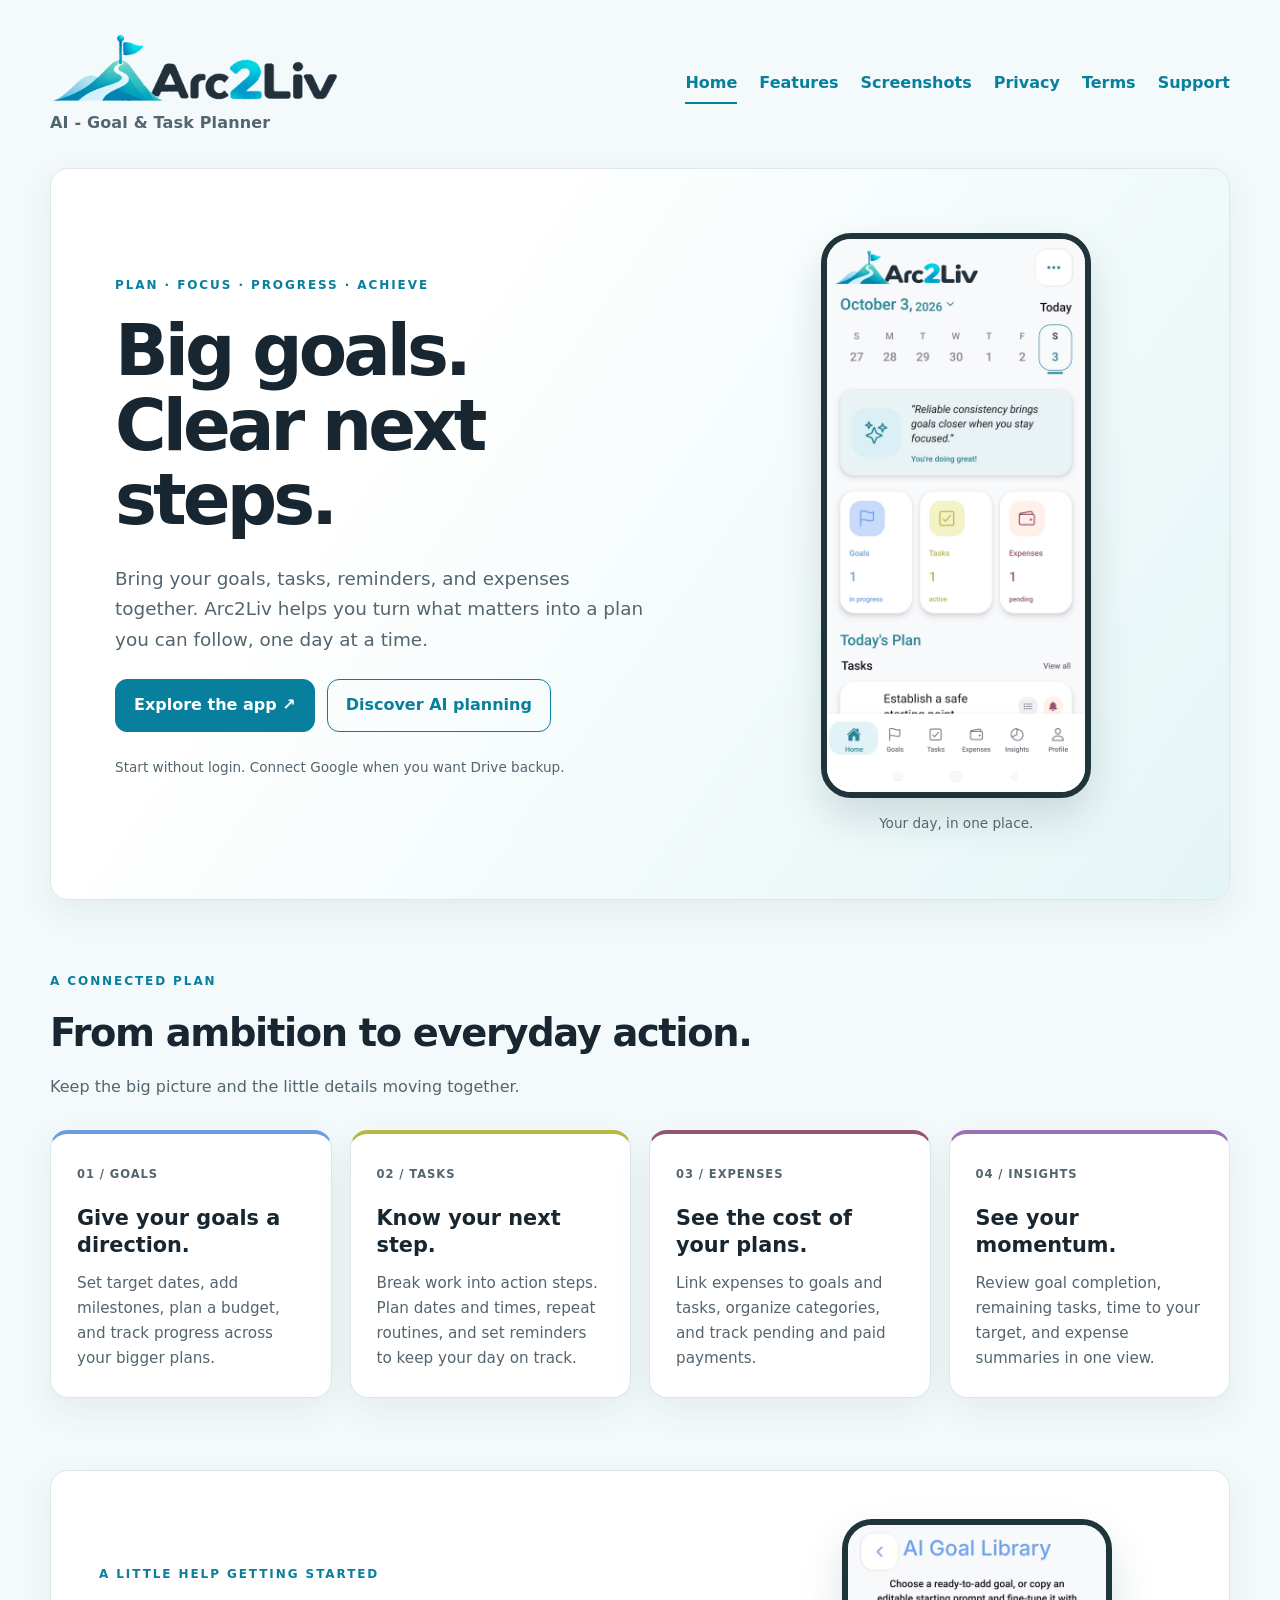
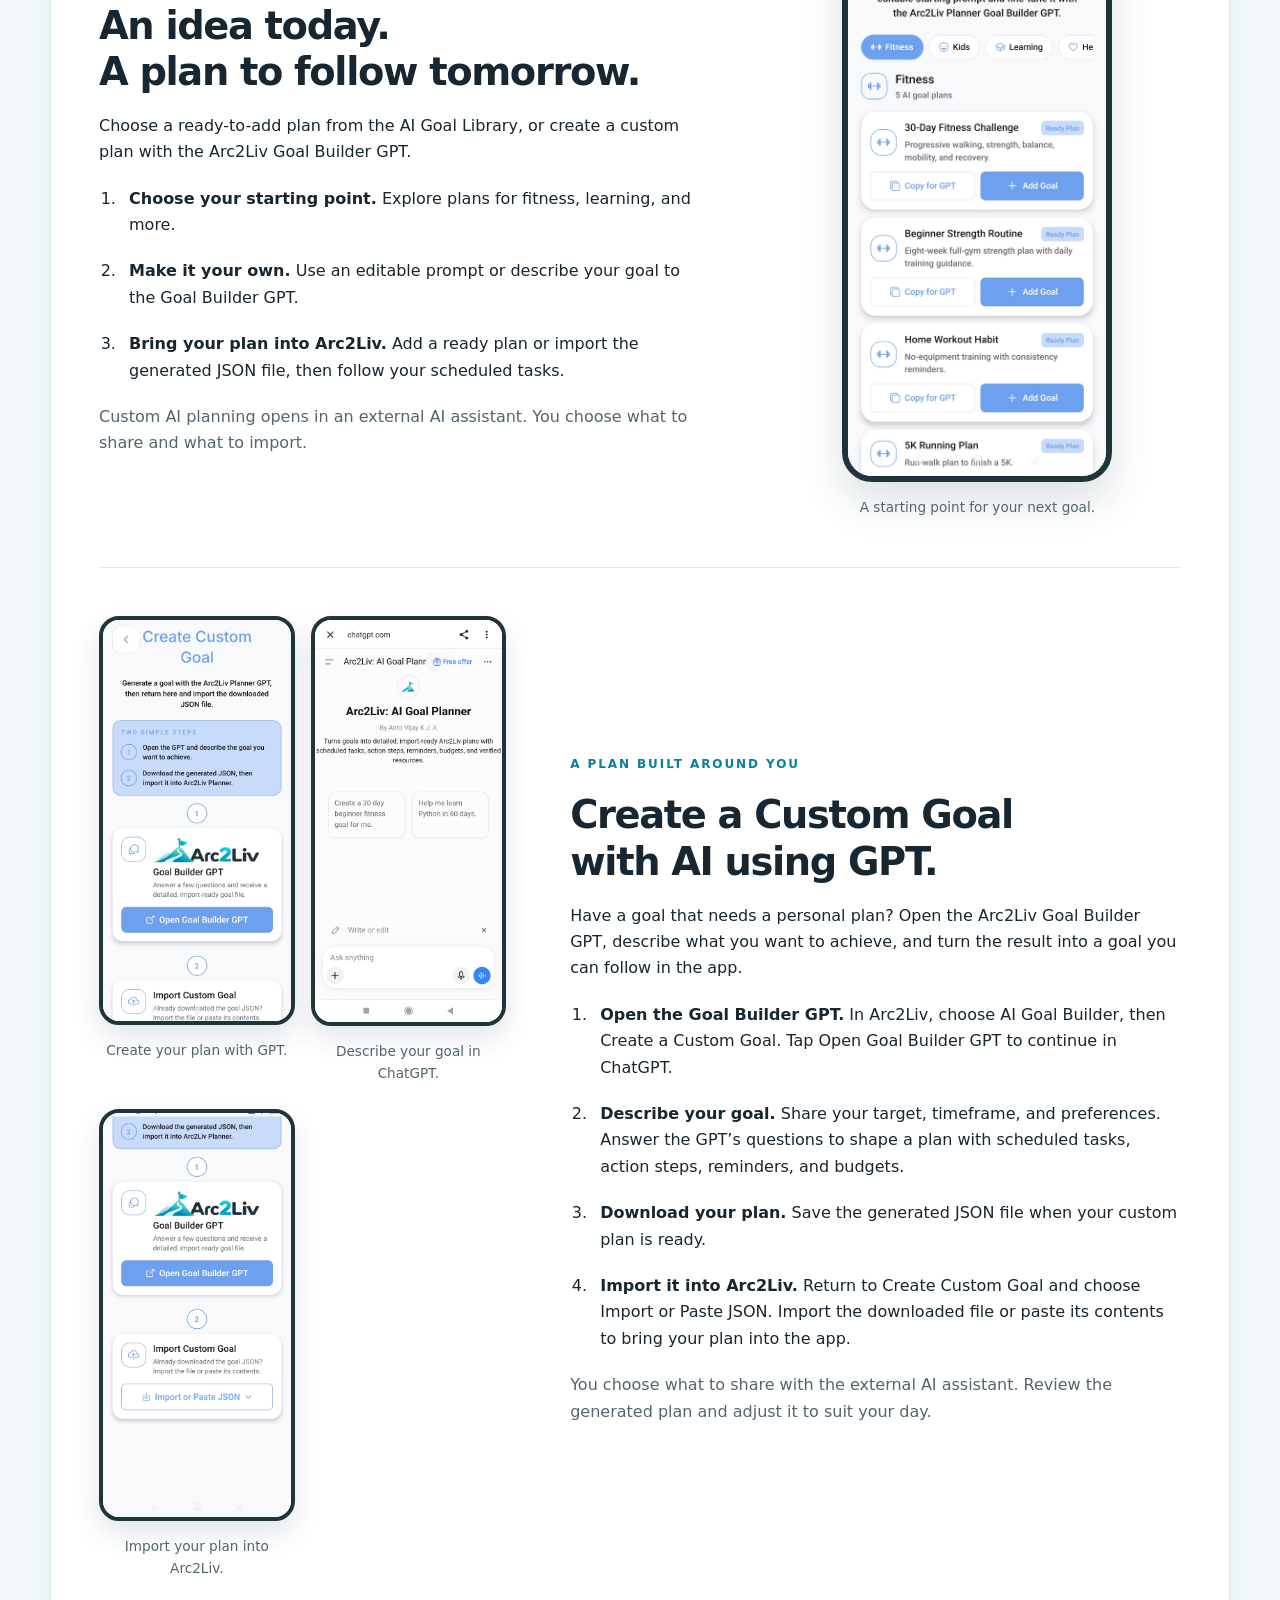
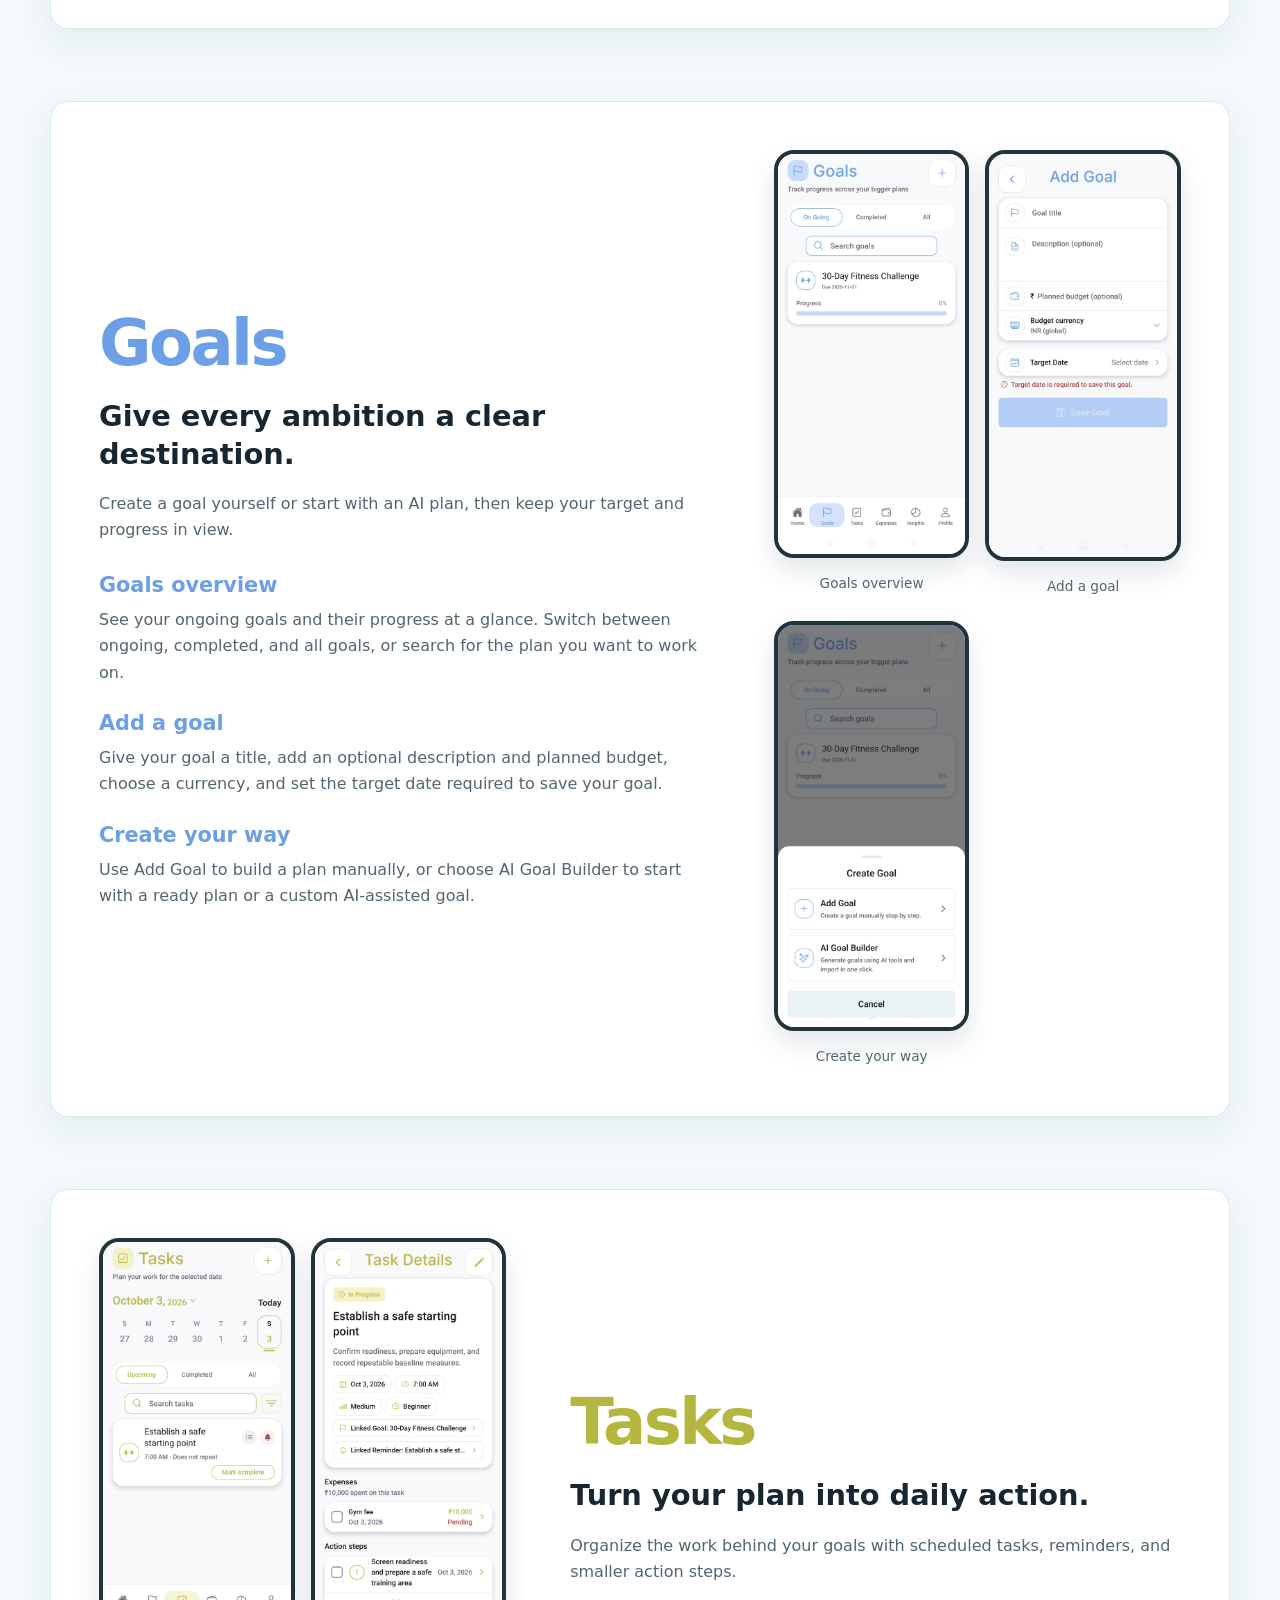
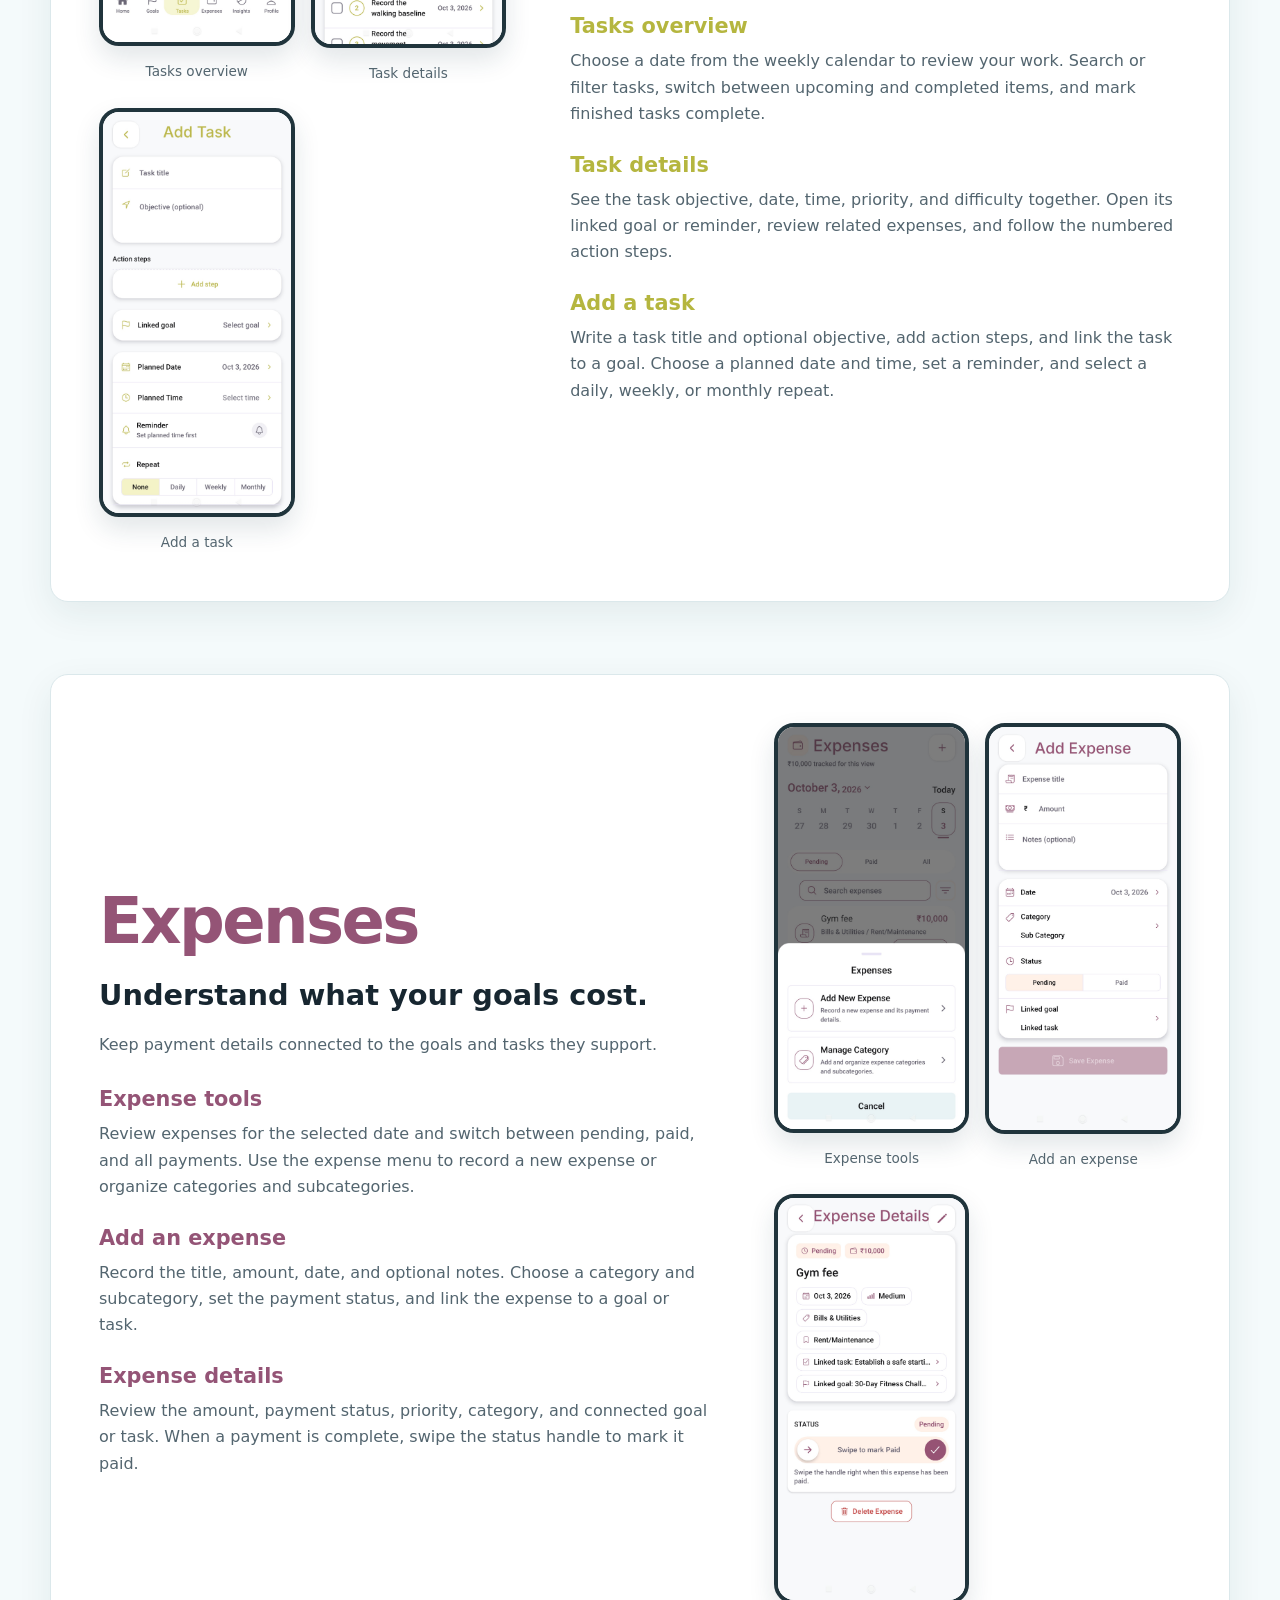
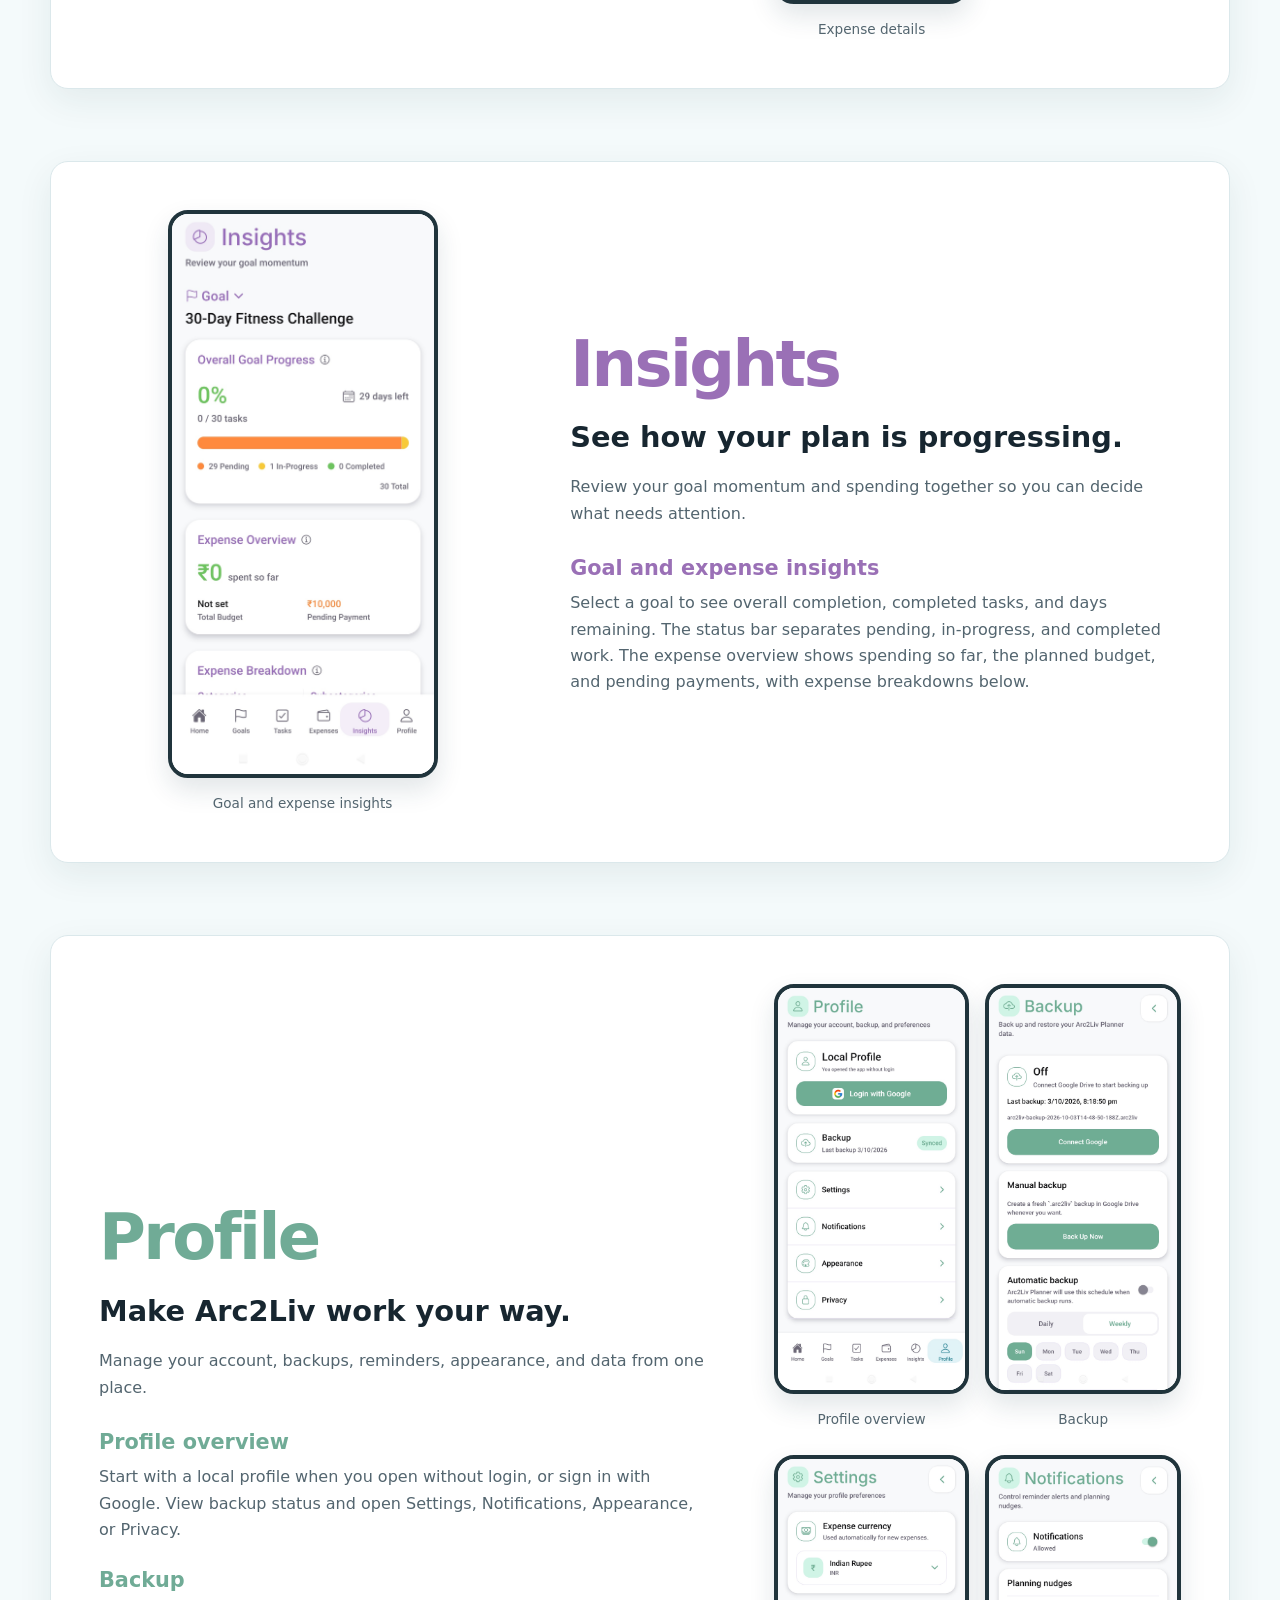
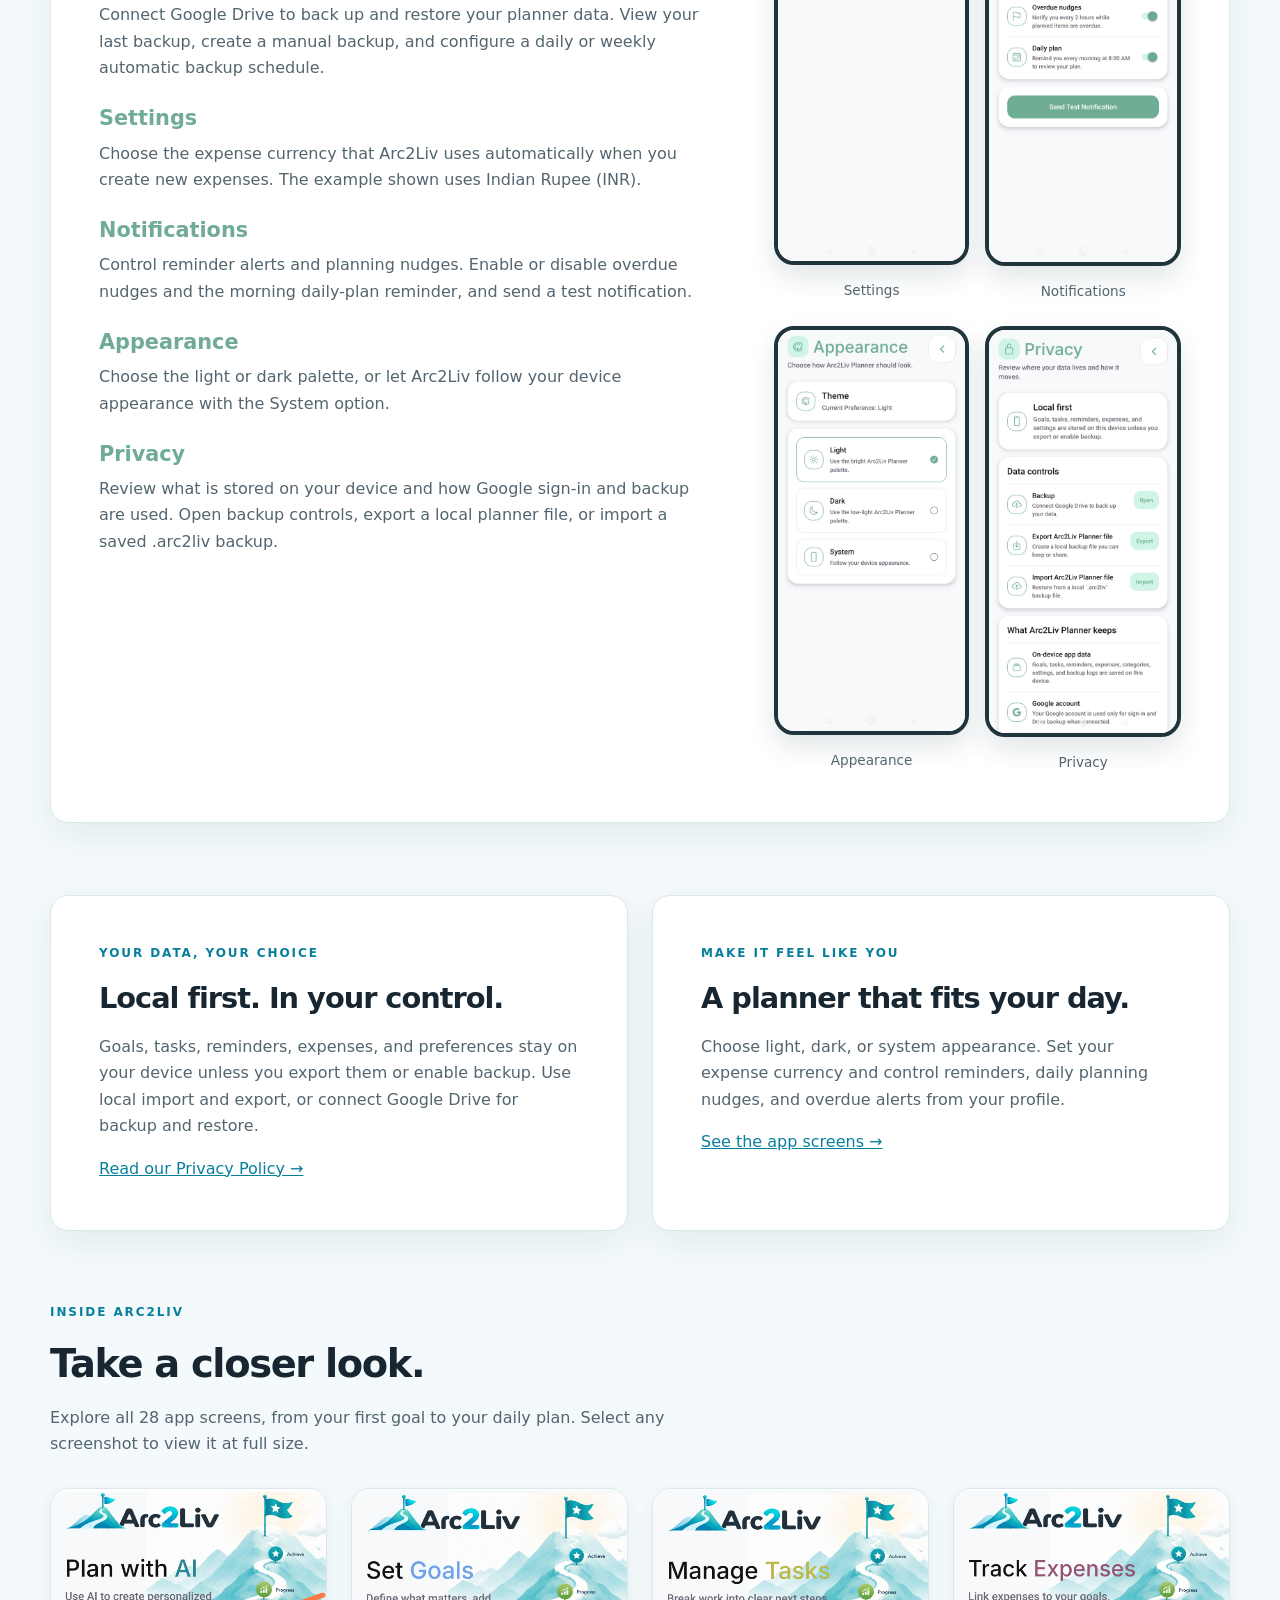
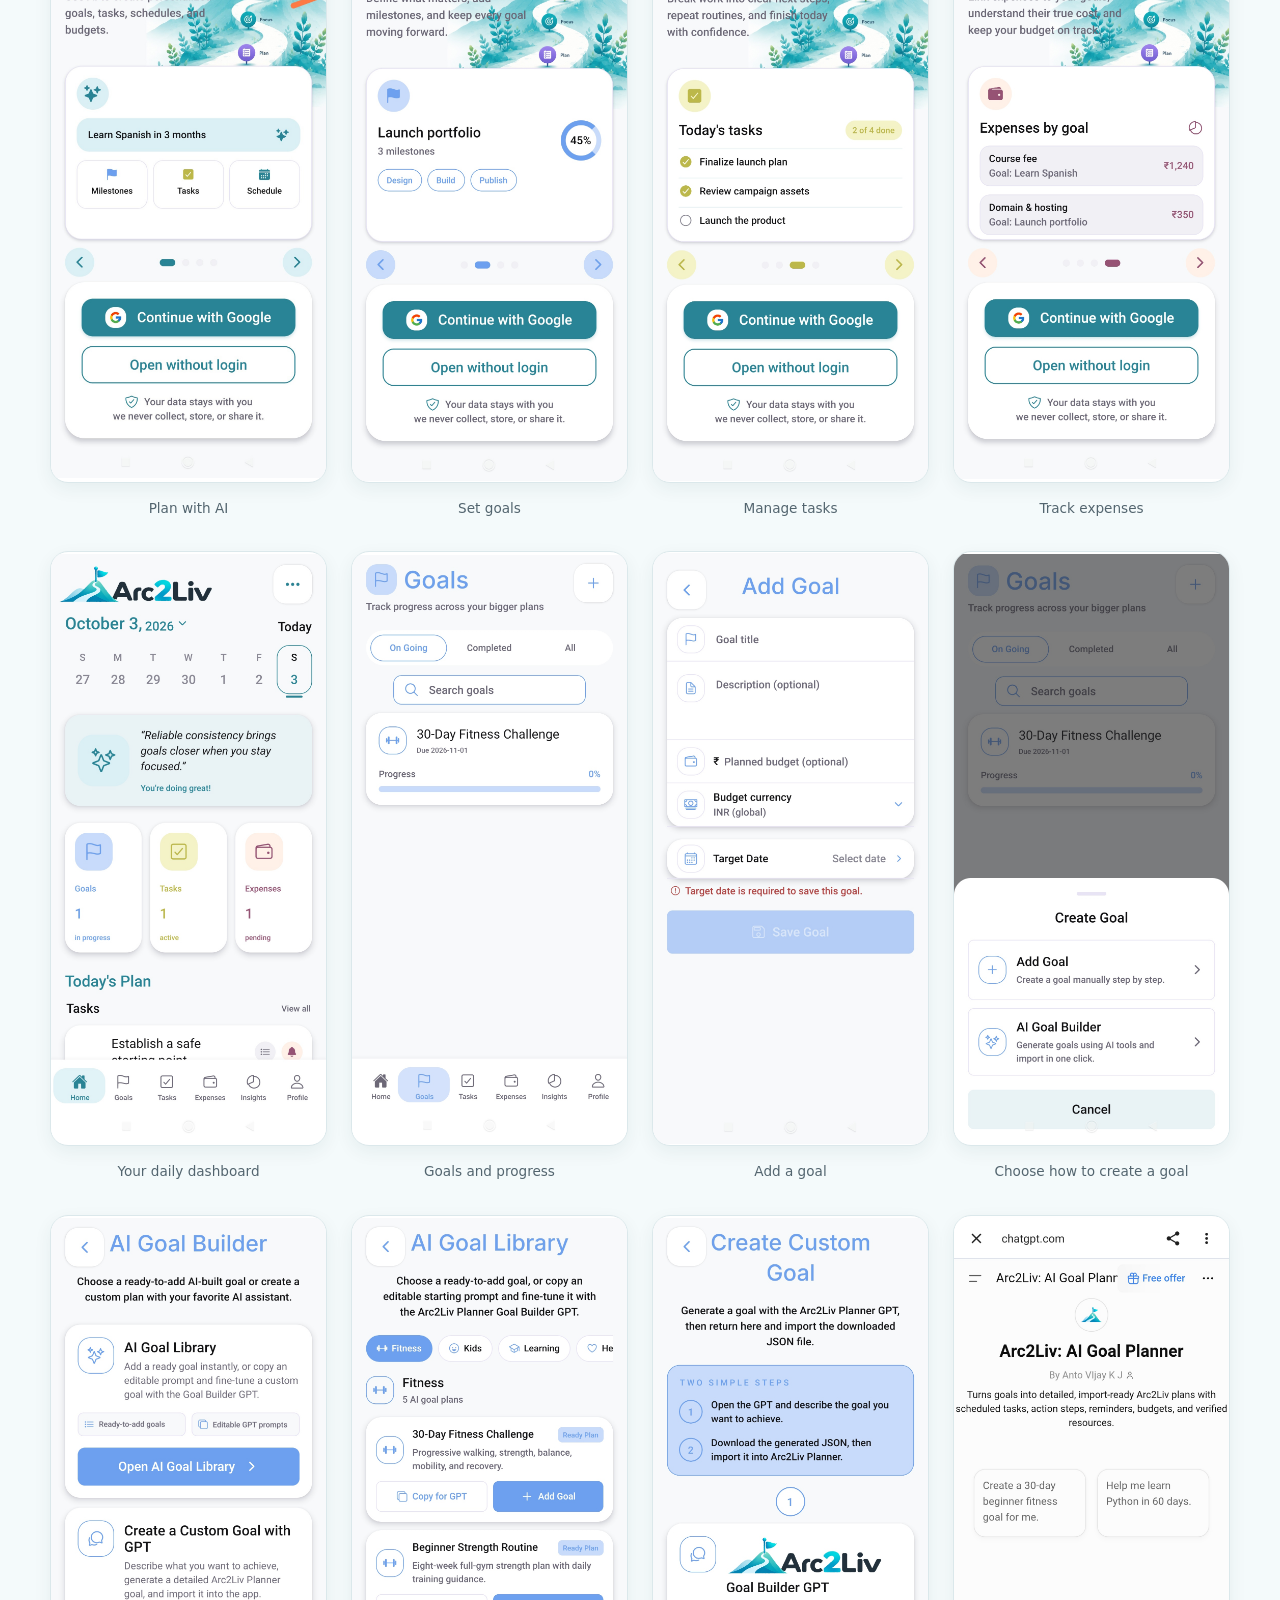
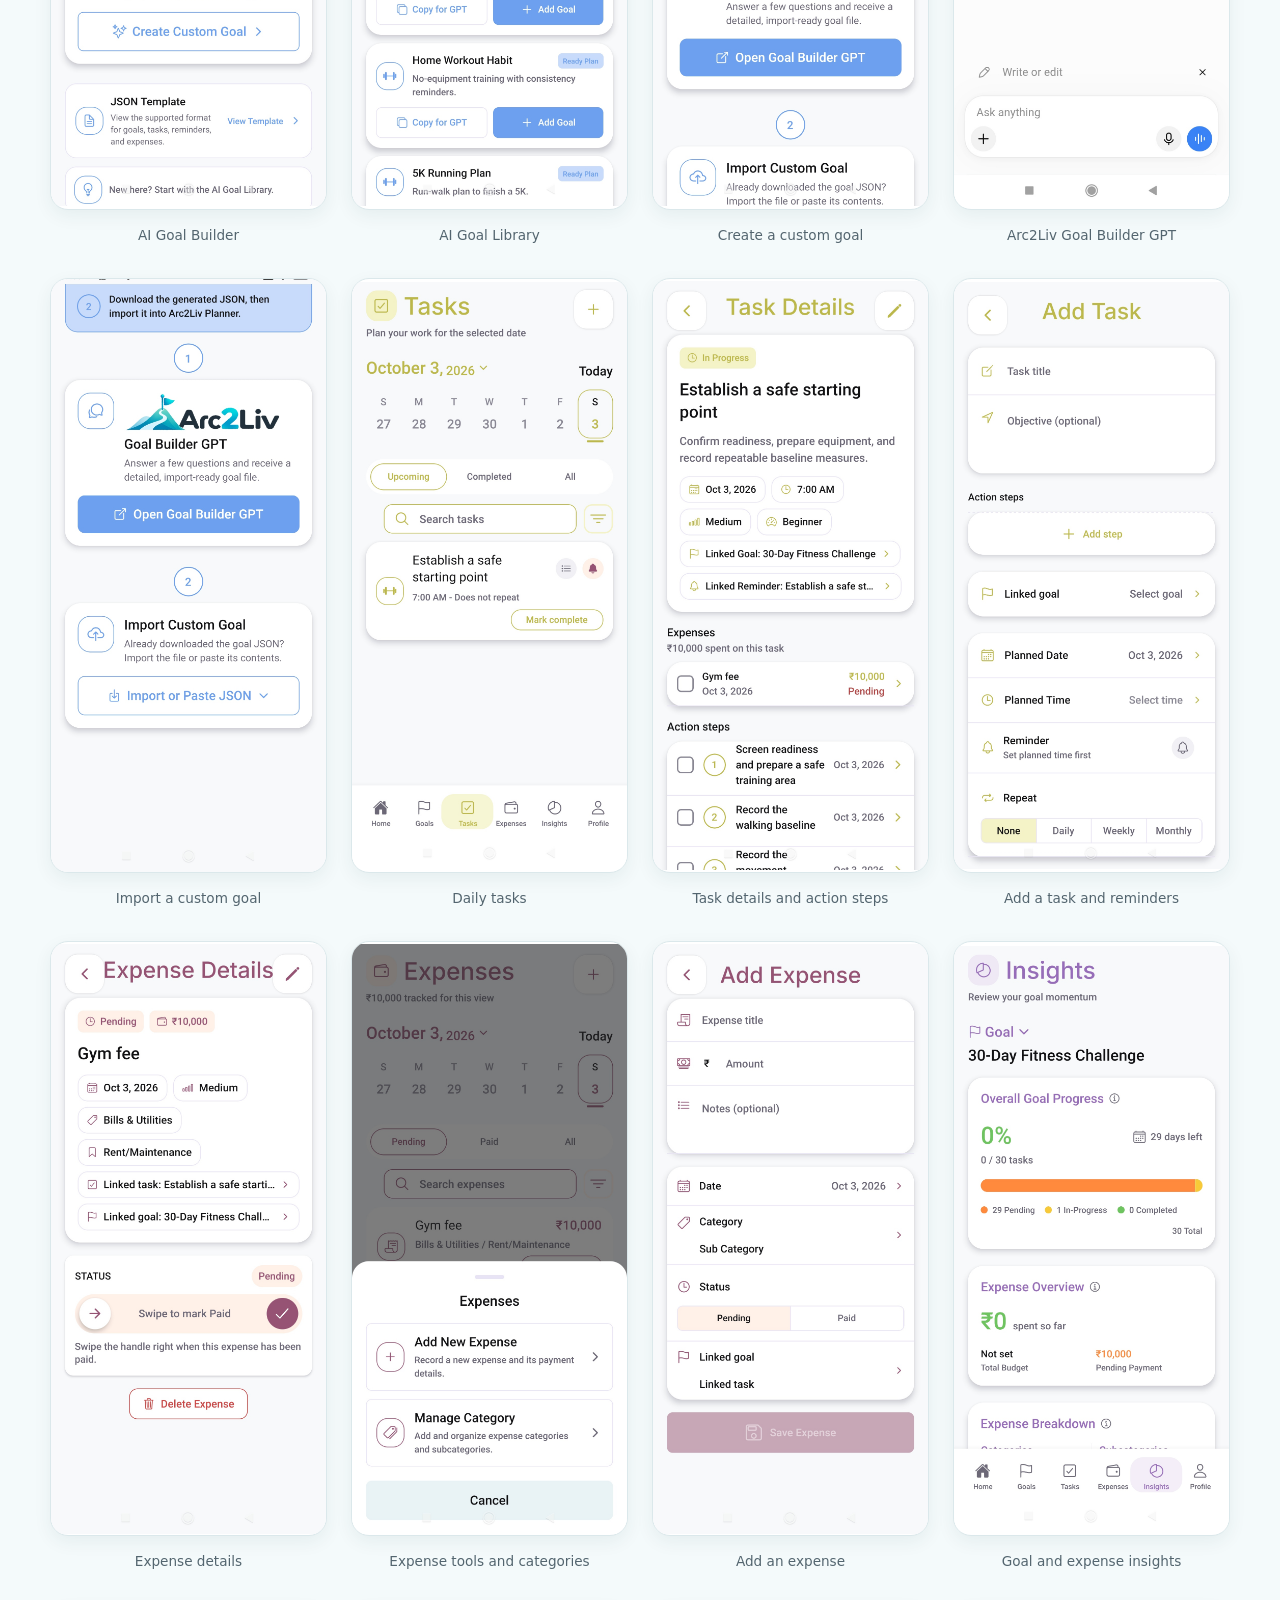
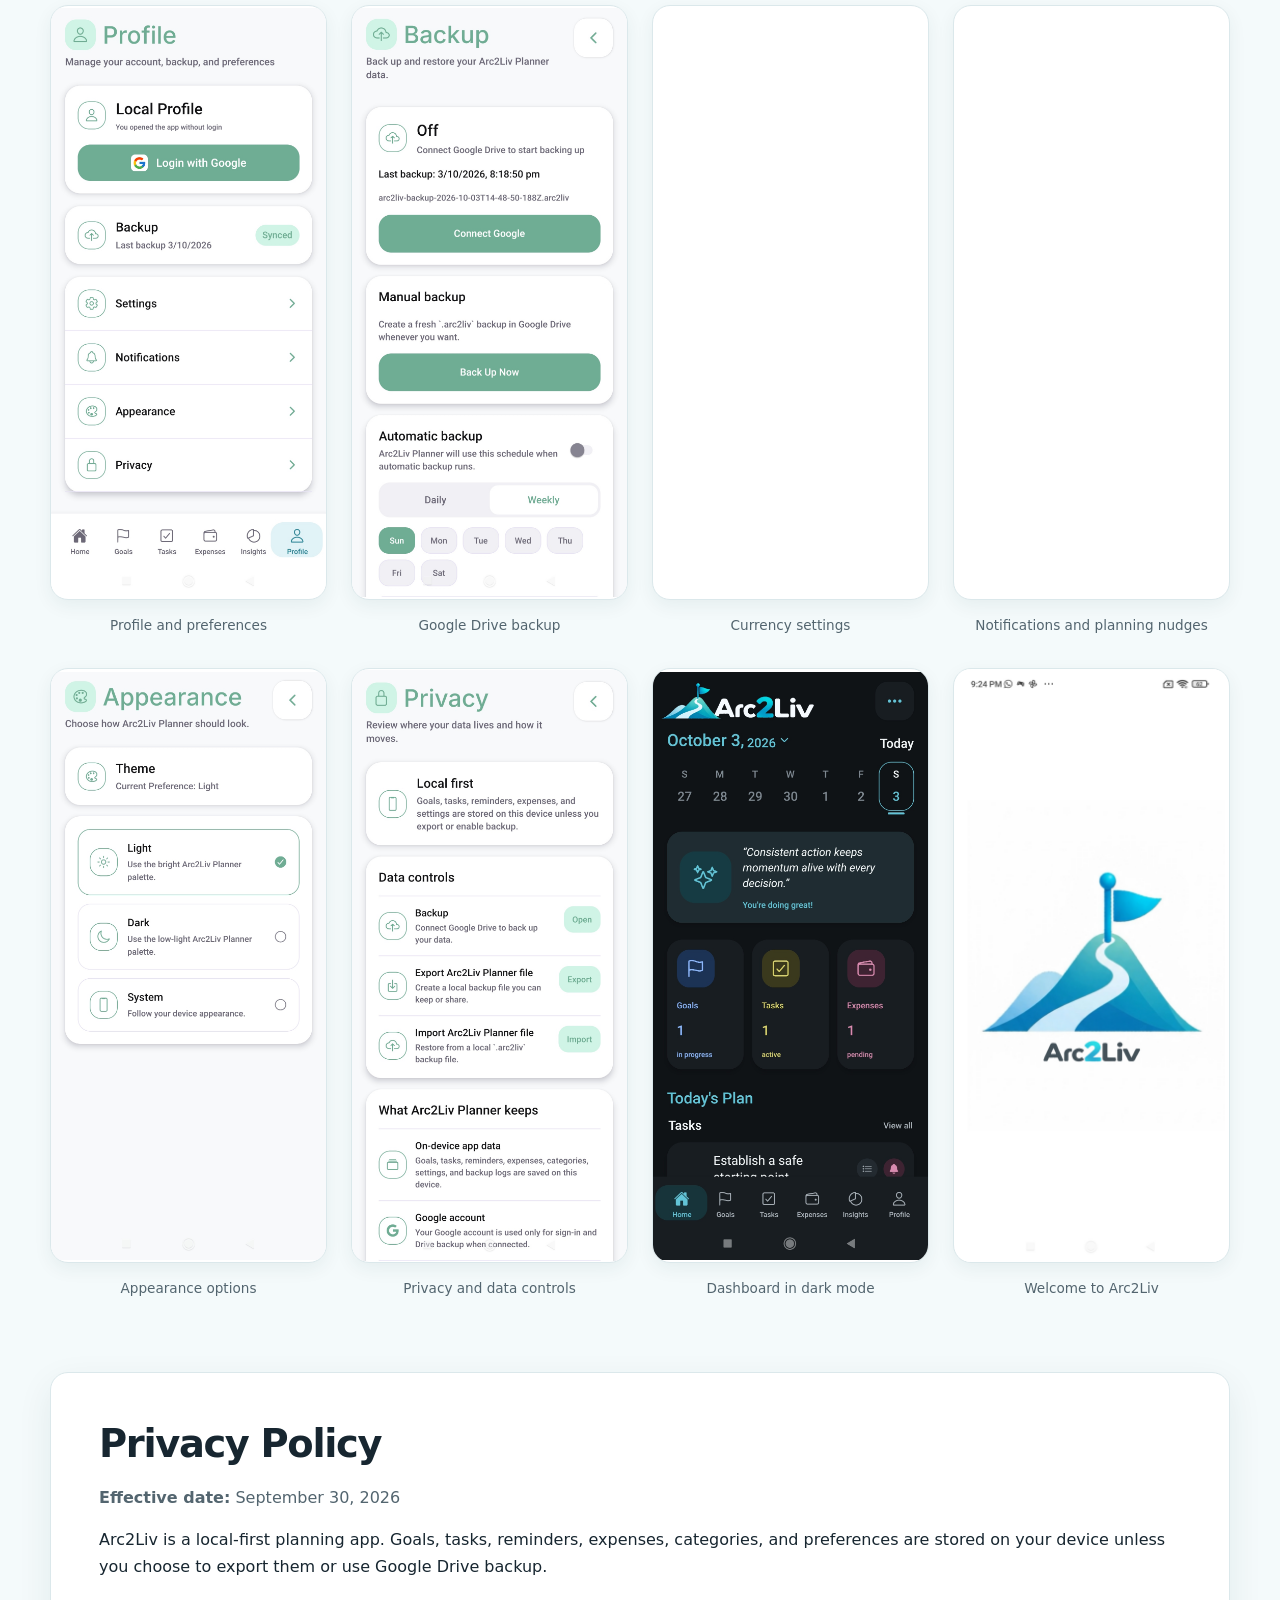
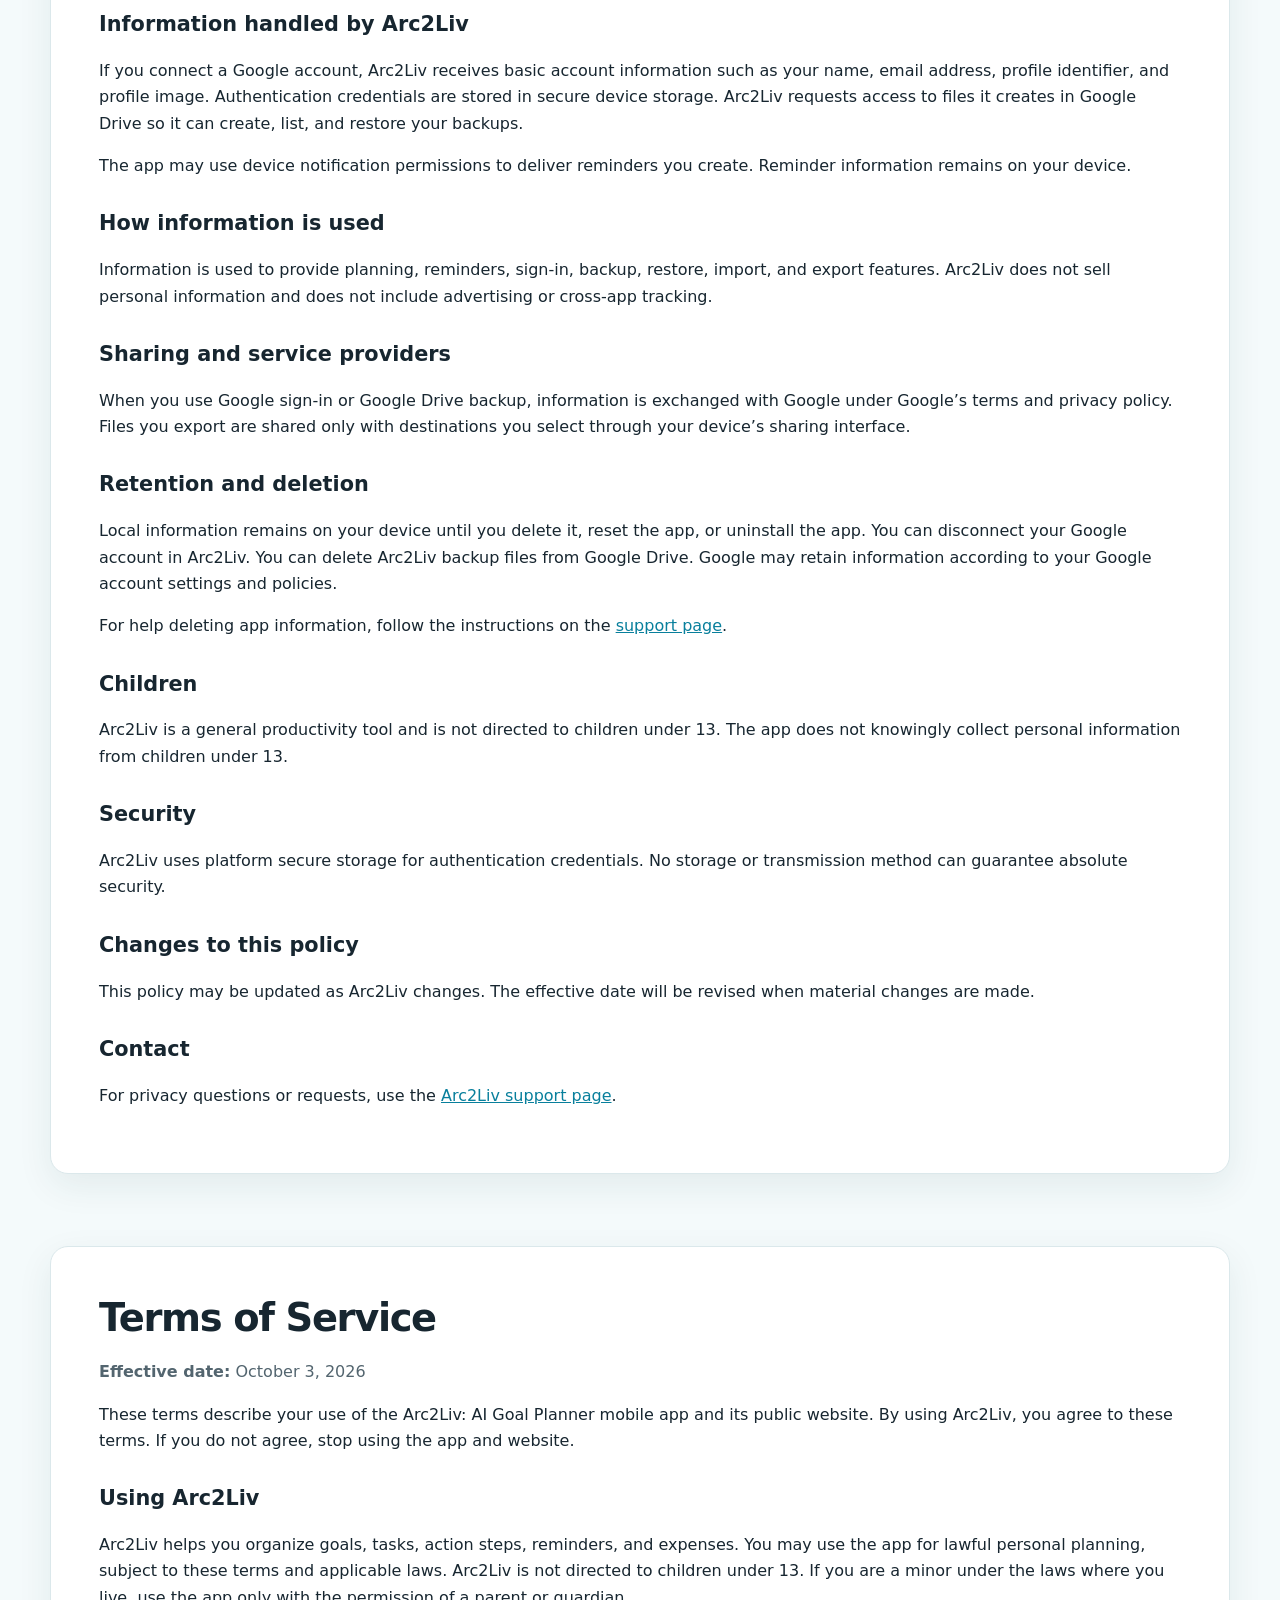
==== commit cf3e1e04: "Unify public pages with home sections and shared navigation" ====
--- a/index.html
+++ b/index.html
@@ -12,7 +12,7 @@
   <main id="main-content">
     <div class="home-header">
       <header class="brand"><a href="./" aria-label="Arc2Liv home"><img src="assets/arc2liv-logo.png" alt="Arc2Liv"><p>AI - Goal &amp; Task Planner</p></a></header>
-      <nav class="home-nav" aria-label="Main navigation"><a href="#features">Features</a><a href="#screenshots">Screenshots</a><a href="privacy/">Privacy</a><a href="terms/">Terms</a><a href="support/">Support</a></nav>
+      <nav class="home-nav" aria-label="Main navigation"><a href="#main-content" aria-current="page">Home</a><a href="#features">Features</a><a href="#screenshots">Screenshots</a><a href="#privacy">Privacy</a><a href="#terms">Terms</a><a href="#support">Support</a></nav>
     </div>
     <section class="card hero" aria-labelledby="hero-title">
       <div class="hero-copy">
@@ -146,7 +146,7 @@
       </div>
     </section>
     <section class="home-section personal-grid" aria-label="Your preferences and data">
-      <article class="card"><p class="eyebrow">YOUR DATA, YOUR CHOICE</p><h2>Local first. In your control.</h2><p>Goals, tasks, reminders, expenses, and preferences stay on your device unless you export them or enable backup. Use local import and export, or connect Google Drive for backup and restore.</p><a href="privacy/">Read our Privacy Policy <span aria-hidden="true">→</span></a></article>
+      <article class="card"><p class="eyebrow">YOUR DATA, YOUR CHOICE</p><h2>Local first. In your control.</h2><p>Goals, tasks, reminders, expenses, and preferences stay on your device unless you export them or enable backup. Use local import and export, or connect Google Drive for backup and restore.</p><a href="#privacy">Read our Privacy Policy <span aria-hidden="true">→</span></a></article>
       <article class="card"><p class="eyebrow">MAKE IT FEEL LIKE YOU</p><h2>A planner that fits your day.</h2><p>Choose light, dark, or system appearance. Set your expense currency and control reminders, daily planning nudges, and overdue alerts from your profile.</p><a href="#screenshots">See the app screens <span aria-hidden="true">→</span></a></article>
     </section>
     <section id="screenshots" class="home-section" aria-labelledby="screenshots-title">
@@ -180,8 +180,119 @@
 <figure><a href="assets/appScreenshots/IMG_20261003_214638.jpg" target="_blank" rel="noopener" aria-label="View full screenshot: Dashboard in dark mode"><img src="assets/appScreenshots/IMG_20261003_214638.jpg" alt="Arc2Liv app: Dashboard in dark mode" loading="lazy" decoding="async" width="1080" height="2320"></a><figcaption>Dashboard in dark mode</figcaption></figure>
 <figure><a href="assets/appScreenshots/Screenshot_2026-10-03-21-24-05-595_com.arc2liv.app.jpg" target="_blank" rel="noopener" aria-label="View full screenshot: Welcome to Arc2Liv"><img src="assets/appScreenshots/Screenshot_2026-10-03-21-24-05-595_com.arc2liv.app.jpg" alt="Arc2Liv app: Welcome to Arc2Liv" loading="lazy" decoding="async" width="1080" height="2320"></a><figcaption>Welcome to Arc2Liv</figcaption></figure></div>
     </section>
-    <section class="card help-card" aria-labelledby="help-title"><div><p class="eyebrow">HERE TO HELP</p><h2 id="help-title">Have a question about Arc2Liv?</h2><p>Find help, report a problem, or learn how your data is handled.</p></div><nav class="links" aria-label="Arc2Liv resources"><a class="primary-link" href="support/">Visit support</a><a href="privacy/">Privacy Policy</a><a href="terms/">Terms of Service</a></nav></section>
-    <footer class="home-footer"><span>Arc2Liv · AI Goal &amp; Task Planner</span><nav aria-label="Footer navigation"><a href="./" aria-current="page">Home</a><a href="privacy/">Privacy Policy</a><a href="support/">Support</a><a href="terms/">Terms of Service</a></nav></footer>
+    <section id="privacy" class="card home-section public-info" aria-labelledby="privacy-title">
+      <h2 id="privacy-title">Privacy Policy</h2>
+      <p class="meta"><strong>Effective date:</strong> September 30, 2026</p>
+      <p>Arc2Liv is a local-first planning app. Goals, tasks, reminders, expenses, categories, and preferences are stored on your device unless you choose to export them or use Google Drive backup.</p>
+
+      <h3>Information handled by Arc2Liv</h3>
+      <p>If you connect a Google account, Arc2Liv receives basic account information such as your name, email address, profile identifier, and profile image. Authentication credentials are stored in secure device storage. Arc2Liv requests access to files it creates in Google Drive so it can create, list, and restore your backups.</p>
+      <p>The app may use device notification permissions to deliver reminders you create. Reminder information remains on your device.</p>
+
+      <h3>How information is used</h3>
+      <p>Information is used to provide planning, reminders, sign-in, backup, restore, import, and export features. Arc2Liv does not sell personal information and does not include advertising or cross-app tracking.</p>
+
+      <h3>Sharing and service providers</h3>
+      <p>When you use Google sign-in or Google Drive backup, information is exchanged with Google under Google’s terms and privacy policy. Files you export are shared only with destinations you select through your device’s sharing interface.</p>
+
+      <h3>Retention and deletion</h3>
+      <p>Local information remains on your device until you delete it, reset the app, or uninstall the app. You can disconnect your Google account in Arc2Liv. You can delete Arc2Liv backup files from Google Drive. Google may retain information according to your Google account settings and policies.</p>
+      <p>For help deleting app information, follow the instructions on the <a href="#support-delete-data">support page</a>.</p>
+
+      <h3>Children</h3>
+      <p>Arc2Liv is a general productivity tool and is not directed to children under 13. The app does not knowingly collect personal information from children under 13.</p>
+
+      <h3>Security</h3>
+      <p>Arc2Liv uses platform secure storage for authentication credentials. No storage or transmission method can guarantee absolute security.</p>
+
+      <h3>Changes to this policy</h3>
+      <p>This policy may be updated as Arc2Liv changes. The effective date will be revised when material changes are made.</p>
+
+      <h3>Contact</h3>
+      <p>For privacy questions or requests, use the <a href="#support">Arc2Liv support page</a>.</p>
+
+    </section>
+    <section id="terms" class="card home-section public-info" aria-labelledby="terms-title">
+      <h2 id="terms-title">Terms of Service</h2>
+      <p class="meta"><strong>Effective date:</strong> October 3, 2026</p>
+      <p>These terms describe your use of the Arc2Liv: AI Goal Planner mobile app and its public website. By using Arc2Liv, you agree to these terms. If you do not agree, stop using the app and website.</p>
+
+      <h3>Using Arc2Liv</h3>
+      <p>Arc2Liv helps you organize goals, tasks, action steps, reminders, and expenses. You may use the app for lawful personal planning, subject to these terms and applicable laws. Arc2Liv is not directed to children under 13. If you are a minor under the laws where you live, use the app only with the permission of a parent or guardian.</p>
+      <p>You can use Arc2Liv without signing in. Connecting a Google account is optional and enables supported sign-in and Google Drive backup features. You are responsible for securing your device, connected accounts, and any files you export or share.</p>
+
+      <h3>Acceptable use</h3>
+      <ul>
+        <li>Use the app and website lawfully and respect the rights of others.</li>
+        <li>Do not attempt unauthorized access to accounts, systems, or data.</li>
+        <li>Do not introduce malicious files, disrupt the service, or bypass security protections.</li>
+        <li>Import and share only content that you have the right to use.</li>
+      </ul>
+
+      <h3>Your content and data</h3>
+      <p>You retain your rights to the content you create or import. These terms do not transfer ownership of your goals, tasks, notes, or other personal planning data to Arc2Liv.</p>
+      <p>Arc2Liv is local first. App data is stored on your device unless you choose to export it or enable backup. You are responsible for keeping suitable backups and checking that exported or backed-up files can be restored. Resetting the app, uninstalling it, losing your device, or importing data may affect your locally stored information.</p>
+      <p>Read the <a href="#privacy">Privacy Policy</a> for information about data handling, Google account access, and backups. Instructions for deleting local data and Drive backups are available on the <a href="#support-delete-data">support page</a>.</p>
+
+      <h3>AI-assisted plans</h3>
+      <p>Arc2Liv may provide ready-to-add AI-built plans and tools for importing plans generated with an external AI assistant, including the Arc2Liv Goal Builder GPT. When you open an external assistant, the information you share with that service is handled under its own terms and privacy policy.</p>
+      <p>AI-generated plans can contain errors, unsuitable suggestions, or outdated information. Review imported goals, schedules, budgets, resources, and action steps before using them, and adapt them to your circumstances. Arc2Liv does not guarantee that a plan will achieve a particular result.</p>
+      <p>Arc2Liv is a planning tool. Its content and AI-generated suggestions are not professional medical, legal, financial, or other specialist advice. Seek qualified advice when your goal requires it.</p>
+
+      <h3>Third-party services</h3>
+      <p>Optional features may rely on Google sign-in, Google Drive, ChatGPT, or other external services. Their terms, privacy policies, availability, and account requirements apply when you use them. Arc2Liv does not control those services or external websites linked from plans or resources. Any charges imposed by a third-party provider are governed by that provider’s terms.</p>
+
+      <h3>Reminders, backups, and availability</h3>
+      <p>Notifications and scheduled backups depend on device permissions, operating-system restrictions, connectivity, and connected services. They may be delayed or fail. Check important deadlines and backup status yourself rather than relying solely on app notifications or automatic backups.</p>
+      <p>Features may change as the app develops. Arc2Liv does not promise uninterrupted availability, compatibility with every device, or error-free operation. Where reasonably practicable, material changes affecting your use will be communicated through the app or public website.</p>
+
+      <h3>Arc2Liv intellectual property</h3>
+      <p>Rights in the Arc2Liv name, branding, app design, website content, and software remain with their respective owners. These terms give you permission to use the app and website; they do not transfer ownership of those materials. Any separately provided open-source licenses continue to apply to the components they cover.</p>
+
+      <h3>Disclaimer and responsibility</h3>
+      <p>To the extent permitted by applicable law, Arc2Liv is provided as available without additional guarantees about its suitability for your particular purpose. You remain responsible for your planning decisions, payments, and use of generated or imported content.</p>
+      <p>To the extent permitted by applicable law, Arc2Liv’s developer is not responsible for indirect or consequential losses arising from your use of the app, including missed goals, missed reminders, or interruptions to third-party services. Nothing in these terms excludes or limits liability that cannot lawfully be excluded or limited, or removes any mandatory consumer rights or remedies.</p>
+
+      <h3>Stopping use</h3>
+      <p>You can stop using Arc2Liv at any time. Before resetting or uninstalling the app, export any data you want to keep. Uninstalling the app does not remove backup files in your Google Drive account; delete those separately if you want to remove them.</p>
+
+      <h3>Changes to these terms</h3>
+      <p>These terms may be revised as Arc2Liv changes. Updated terms will be published on this page with a revised effective date. Where required by law, material changes will be notified and any necessary agreement requested. Changes do not remove rights you already have under applicable law.</p>
+
+      <h3>Contact</h3>
+      <p>For questions about these terms or help with the app, visit <a href="#support">Arc2Liv Support</a>.</p>
+
+    </section>
+    <section id="support" class="card home-section public-info" aria-labelledby="support-title">
+      <h2 id="support-title">Support</h2>
+      <p>Get help with Arc2Liv, report a problem, or suggest an improvement.</p>
+
+      <h3>Before reporting a problem</h3>
+      <ul>
+        <li>Update Arc2Liv to the latest available version.</li>
+        <li>Restart the app and your device.</li>
+        <li>For backup issues, confirm that Google Drive access is connected.</li>
+        <li>Include your device model, Android version, app version, and the steps that reproduce the issue.</li>
+      </ul>
+
+      <h3>Contact support</h3>
+      <p><a href="https://github.com/anto-vijay-k-james/arc2liv-pages/issues/new">Open an Arc2Liv support request</a>. Do not include passwords, access tokens, financial account details, backup files, or other sensitive personal information.</p>
+
+      <h3 id="support-delete-data">Delete your data</h3>
+      <ul>
+        <li>Delete individual goals, tasks, reminders, and expenses inside Arc2Liv.</li>
+        <li>Use the app’s reset option to remove all locally stored Arc2Liv data.</li>
+        <li>Delete Arc2Liv backup files from your Google Drive account.</li>
+        <li>Disconnect Arc2Liv from your Google account in the app and, if desired, revoke its access from your Google Account permissions.</li>
+      </ul>
+      <p>Uninstalling Arc2Liv removes its local app data from the device but does not delete backup files you placed in Google Drive.</p>
+
+      <h3>Privacy</h3>
+      <p>Read the <a href="#privacy">Arc2Liv Privacy Policy</a>.</p>
+
+    </section>
+    <section class="card help-card" aria-labelledby="help-title"><div><p class="eyebrow">HERE TO HELP</p><h2 id="help-title">Have a question about Arc2Liv?</h2><p>Find help, report a problem, or learn how your data is handled.</p></div><nav class="links" aria-label="Arc2Liv resources"><a class="primary-link" href="#support">Visit support</a><a href="#privacy">Privacy Policy</a><a href="#terms">Terms of Service</a></nav></section>
+    <footer class="home-footer"><span>Arc2Liv · AI Goal &amp; Task Planner</span><nav aria-label="Footer navigation"><a href="./" aria-current="page">Home</a><a href="#privacy">Privacy Policy</a><a href="#support">Support</a><a href="#terms">Terms of Service</a></nav></footer>
   </main>
 </body>
 </html>
--- a/assets/site.css
+++ b/assets/site.css
@@ -97,3 +97,12 @@
 
 .custom-ai-row { margin-top:48px; padding-top:48px; border-top:1px solid var(--line); }
 @media (max-width:650px) { .custom-ai-row { margin-top:32px; padding-top:32px; } }
+
+/* Shared navigation and public information on the application home page. */
+.info-page main { max-width:1180px; margin-top:32px; }
+.home-nav a { display:inline-block; padding:6px 0; }
+.home-nav a[aria-current="page"] { border-bottom:2px solid var(--accent); }
+.info-page a:focus-visible { outline:3px solid var(--accent); outline-offset:5px; }
+.public-info { scroll-margin-top:28px; }
+.public-info h3 { font-size:1.3rem; line-height:1.2; margin-top:2rem; }
+@media (max-width:650px) { .info-page .home-header { flex-direction:column; gap:20px; } .info-page .home-nav { justify-content:flex-start; } }
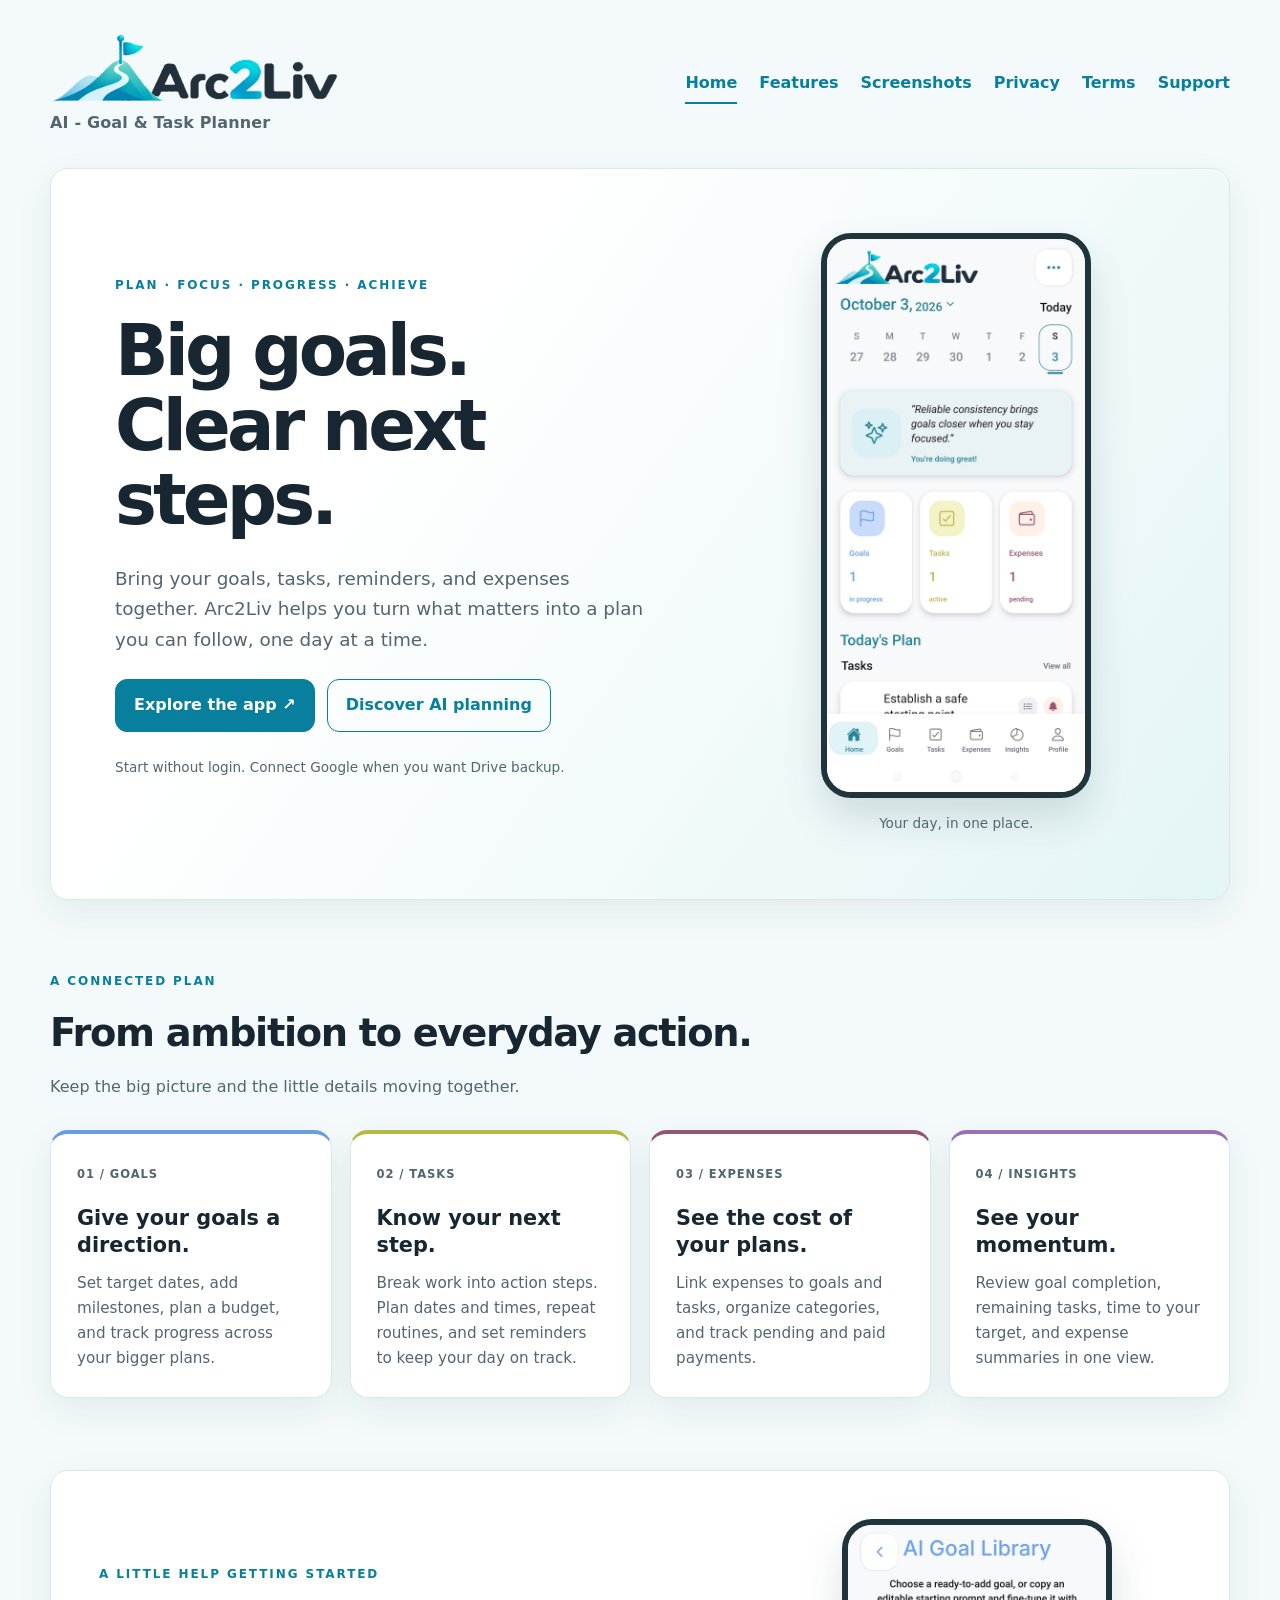
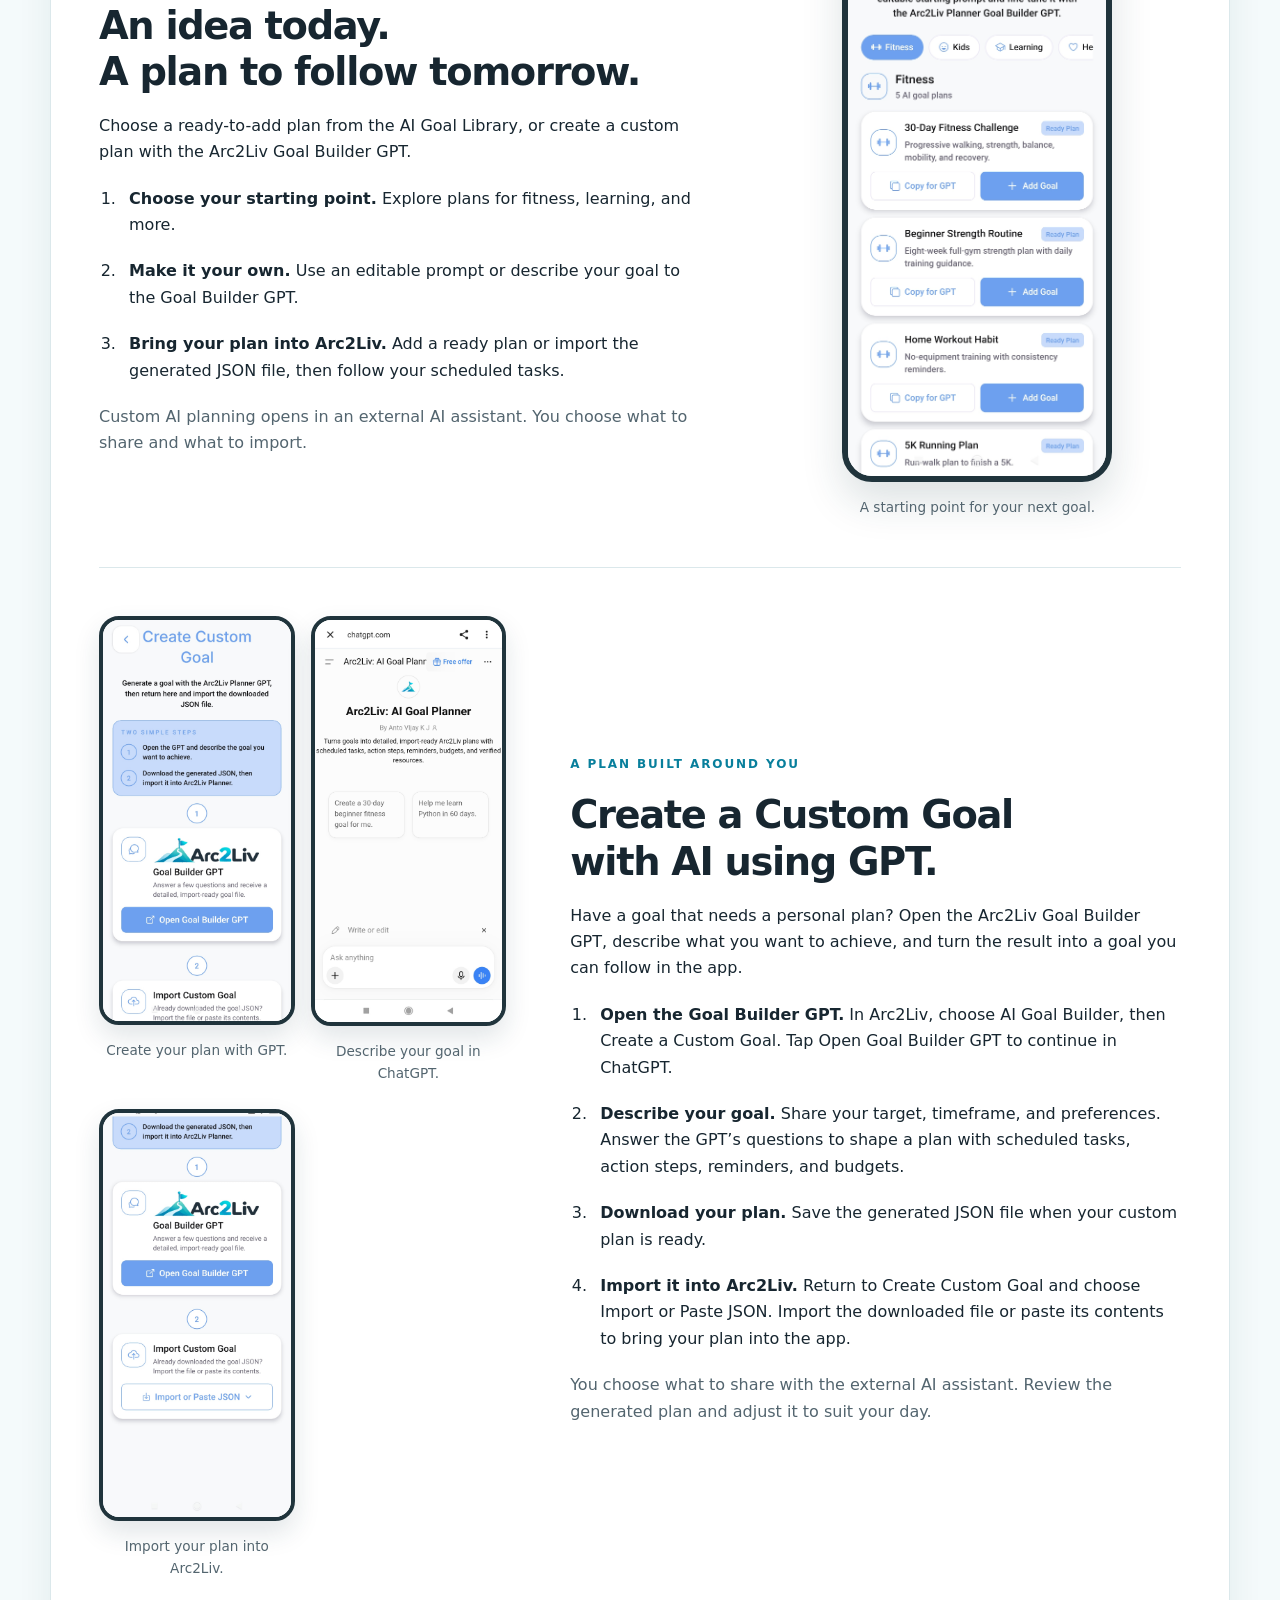
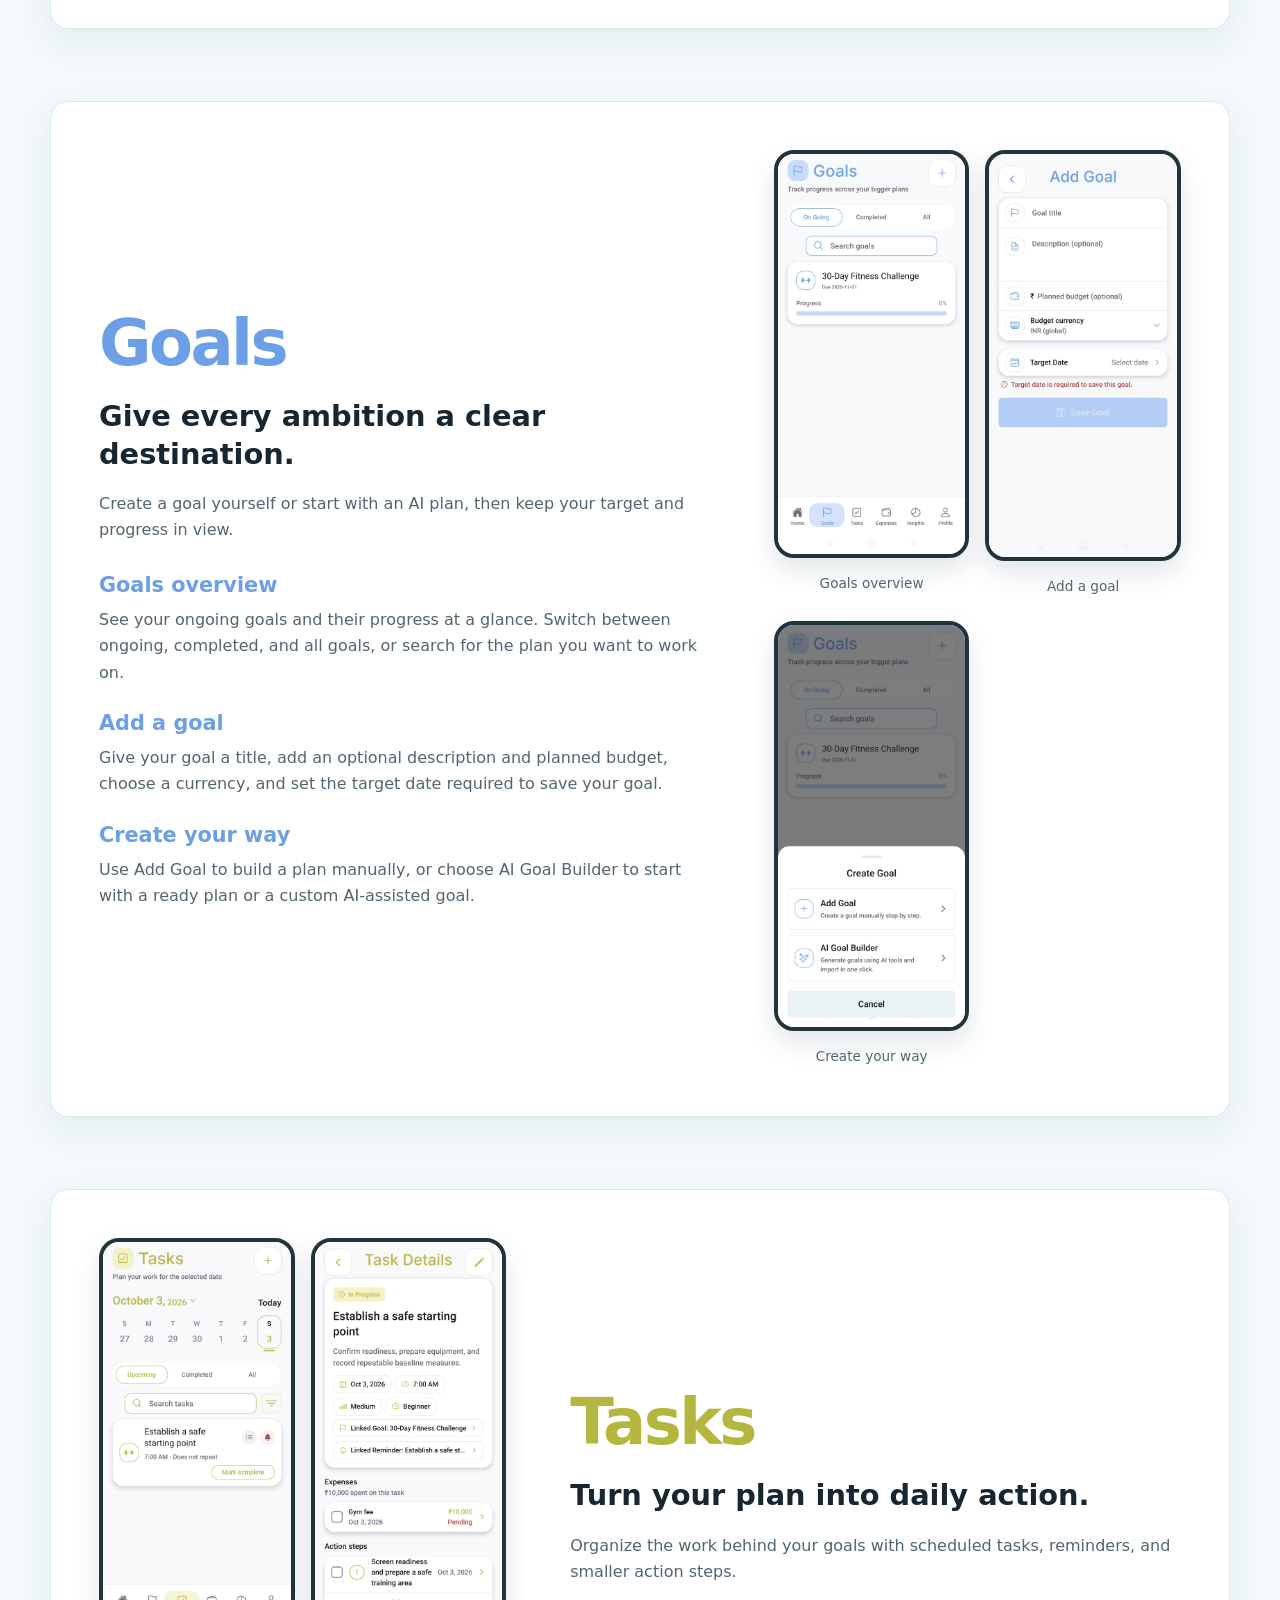
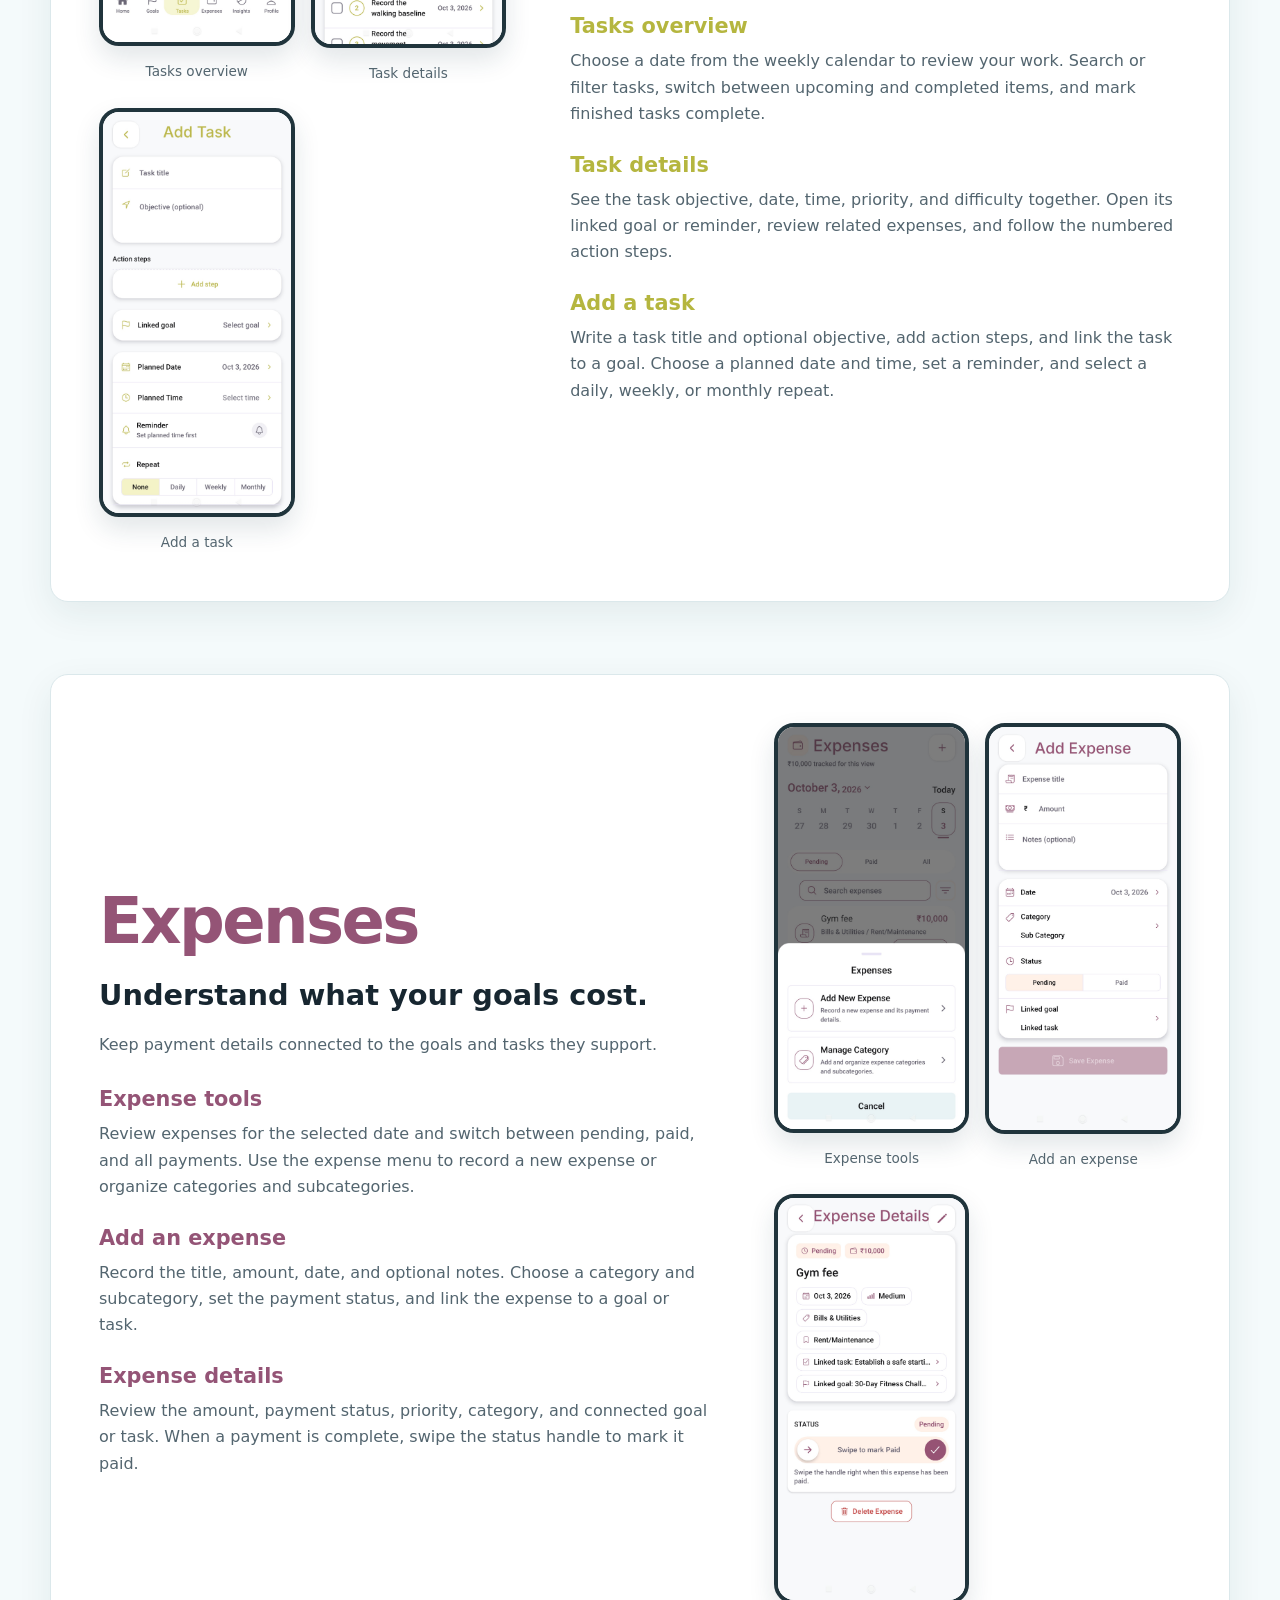
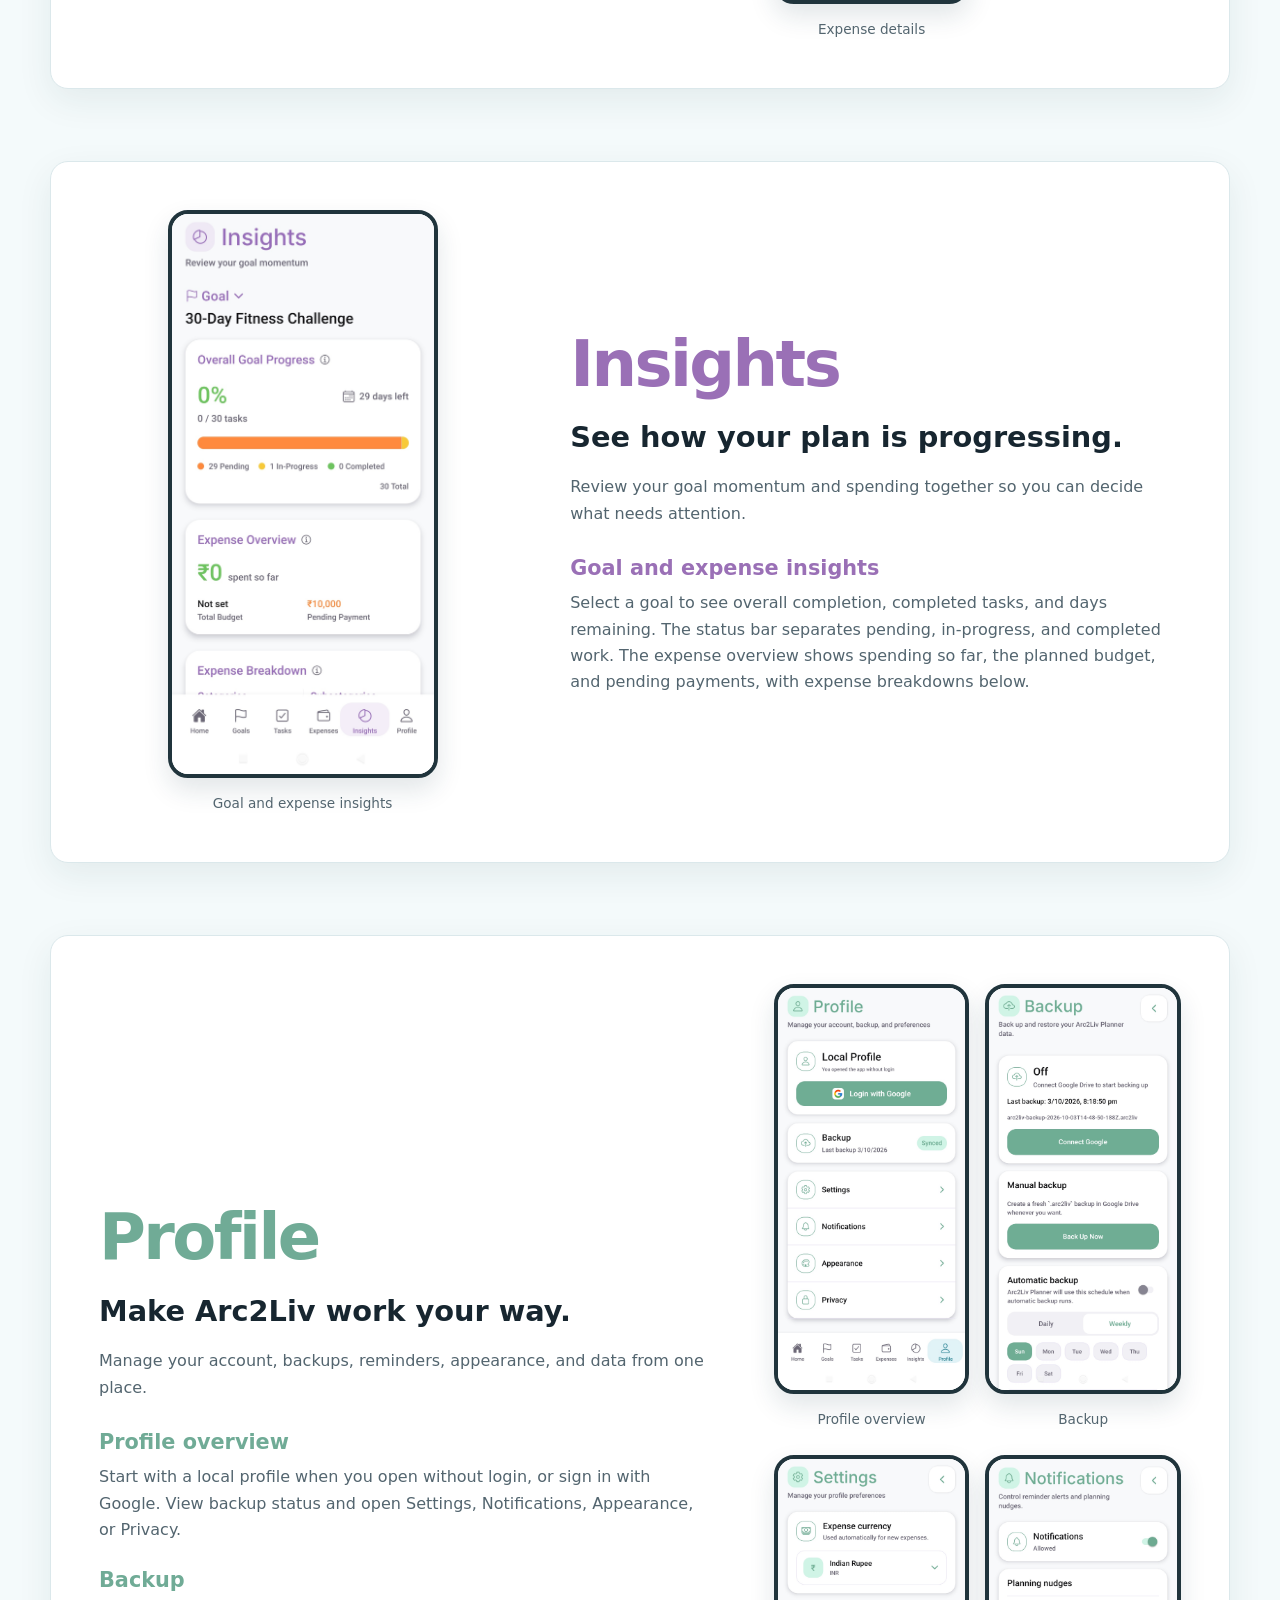
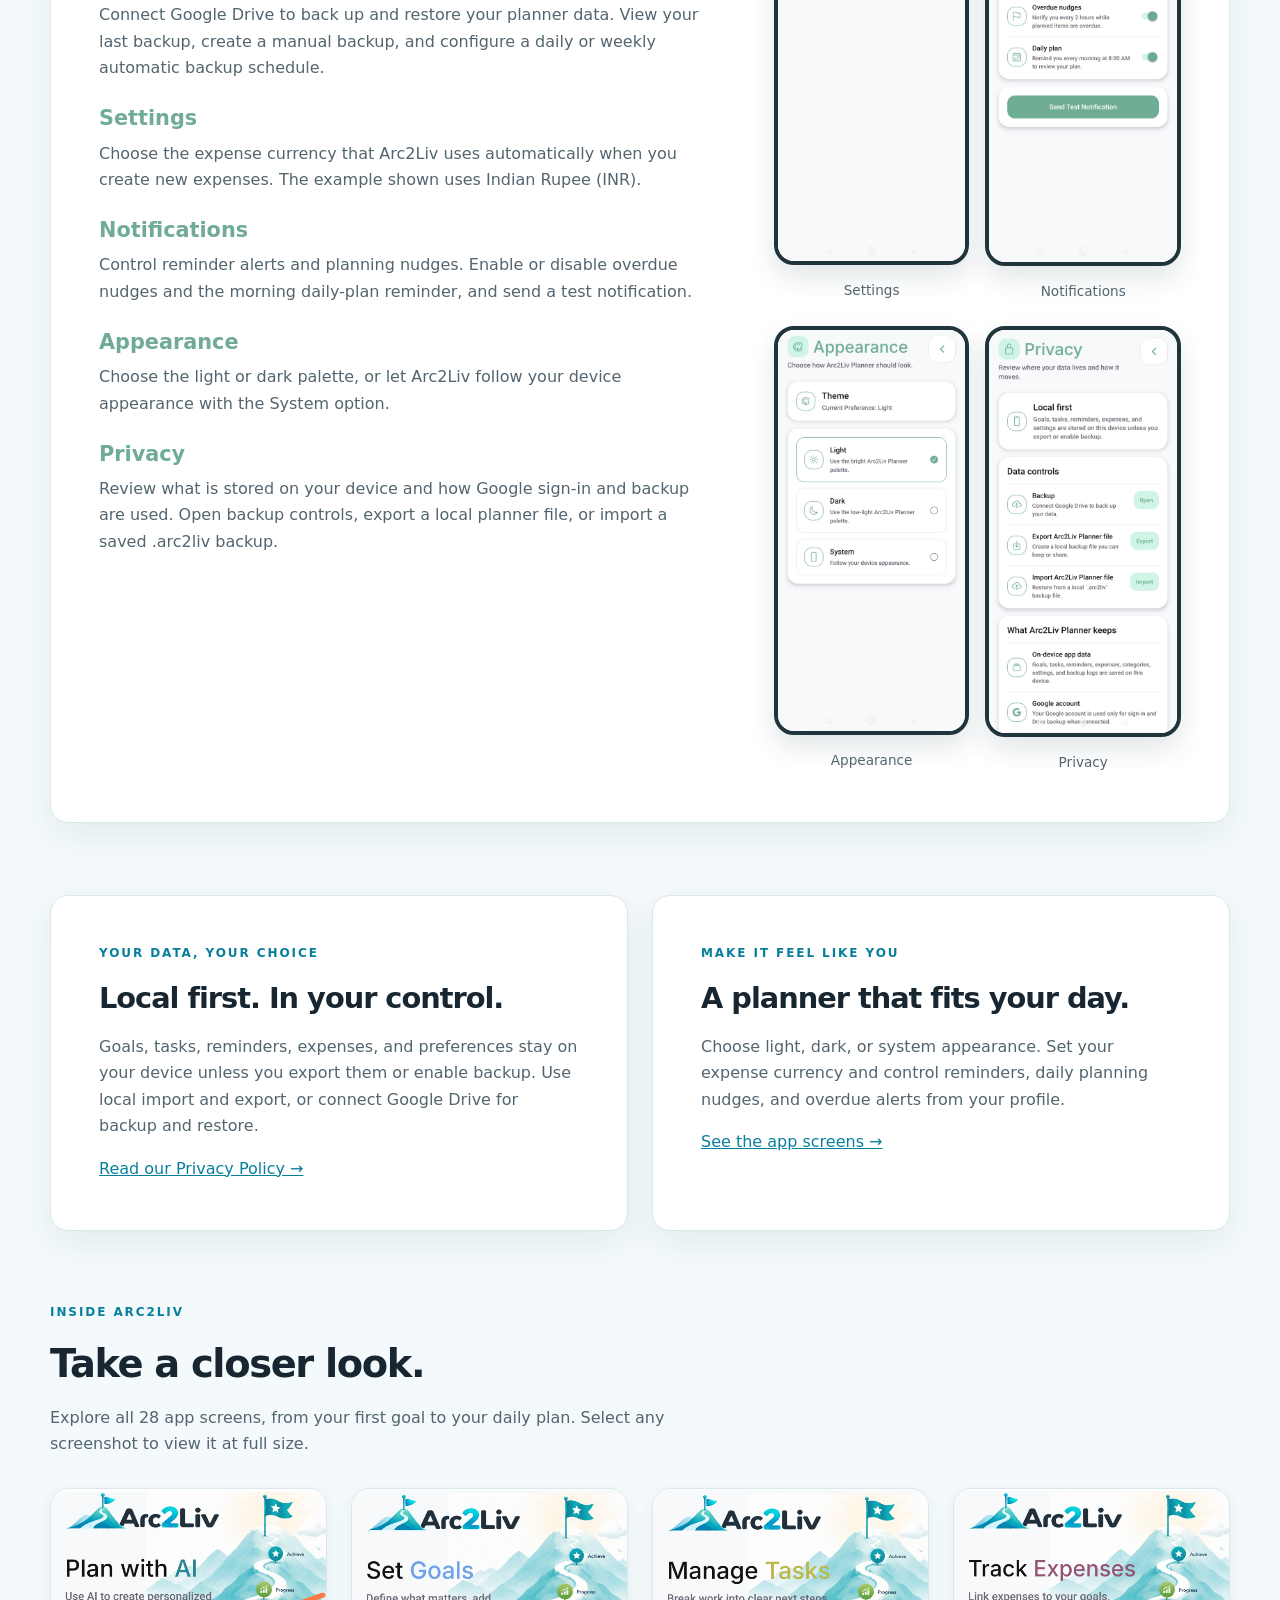
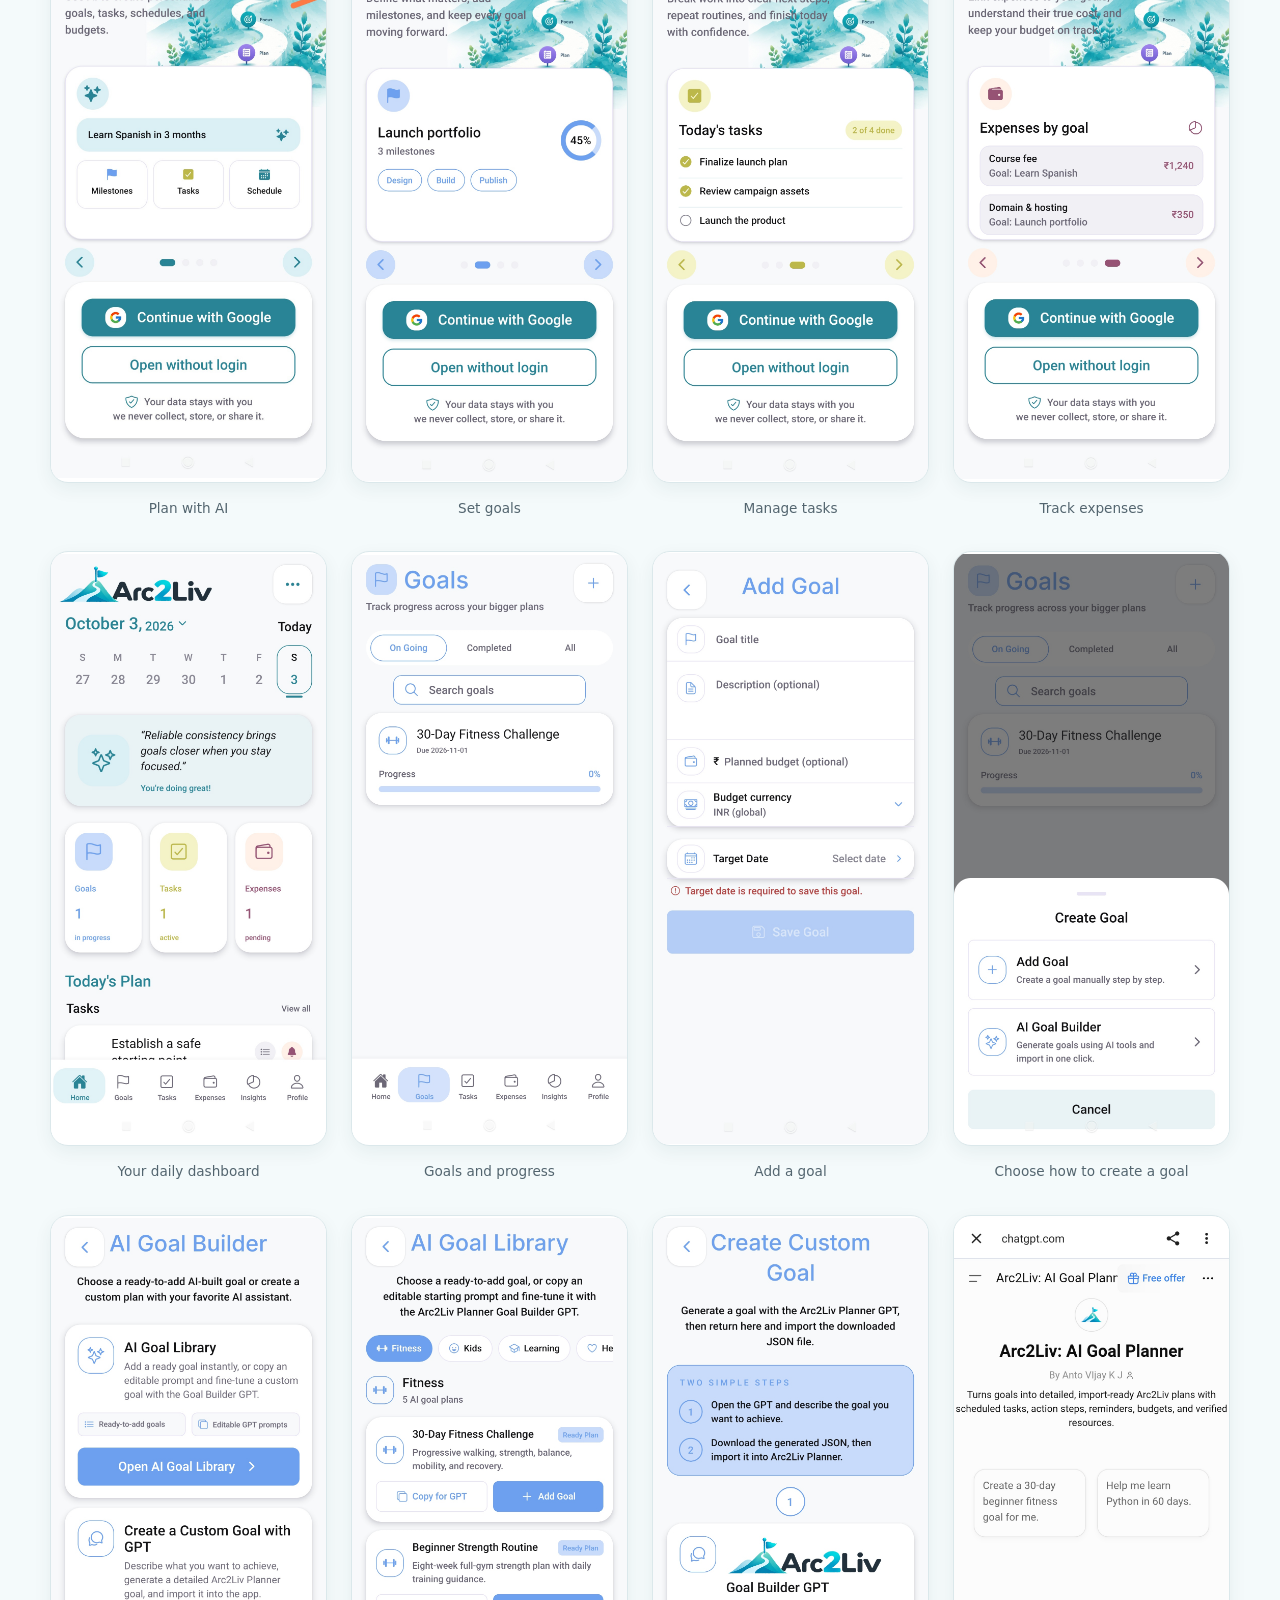
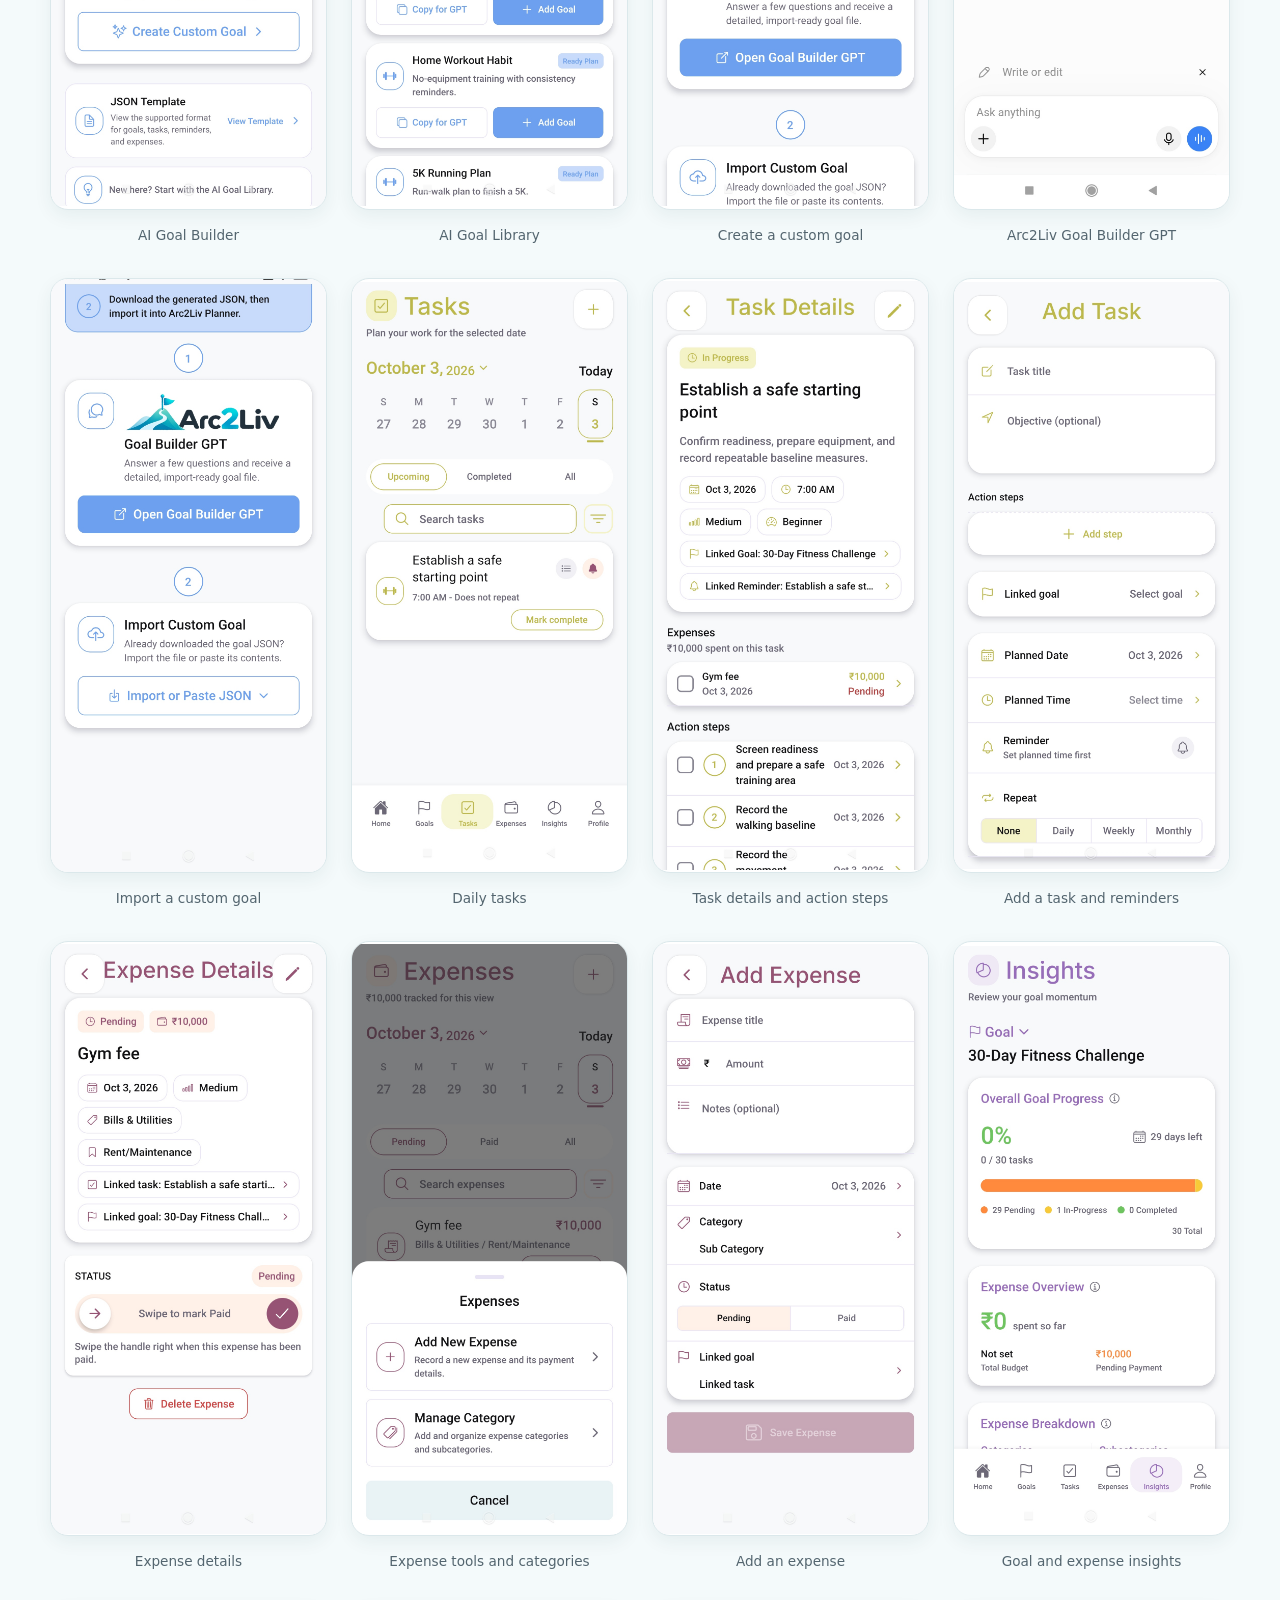
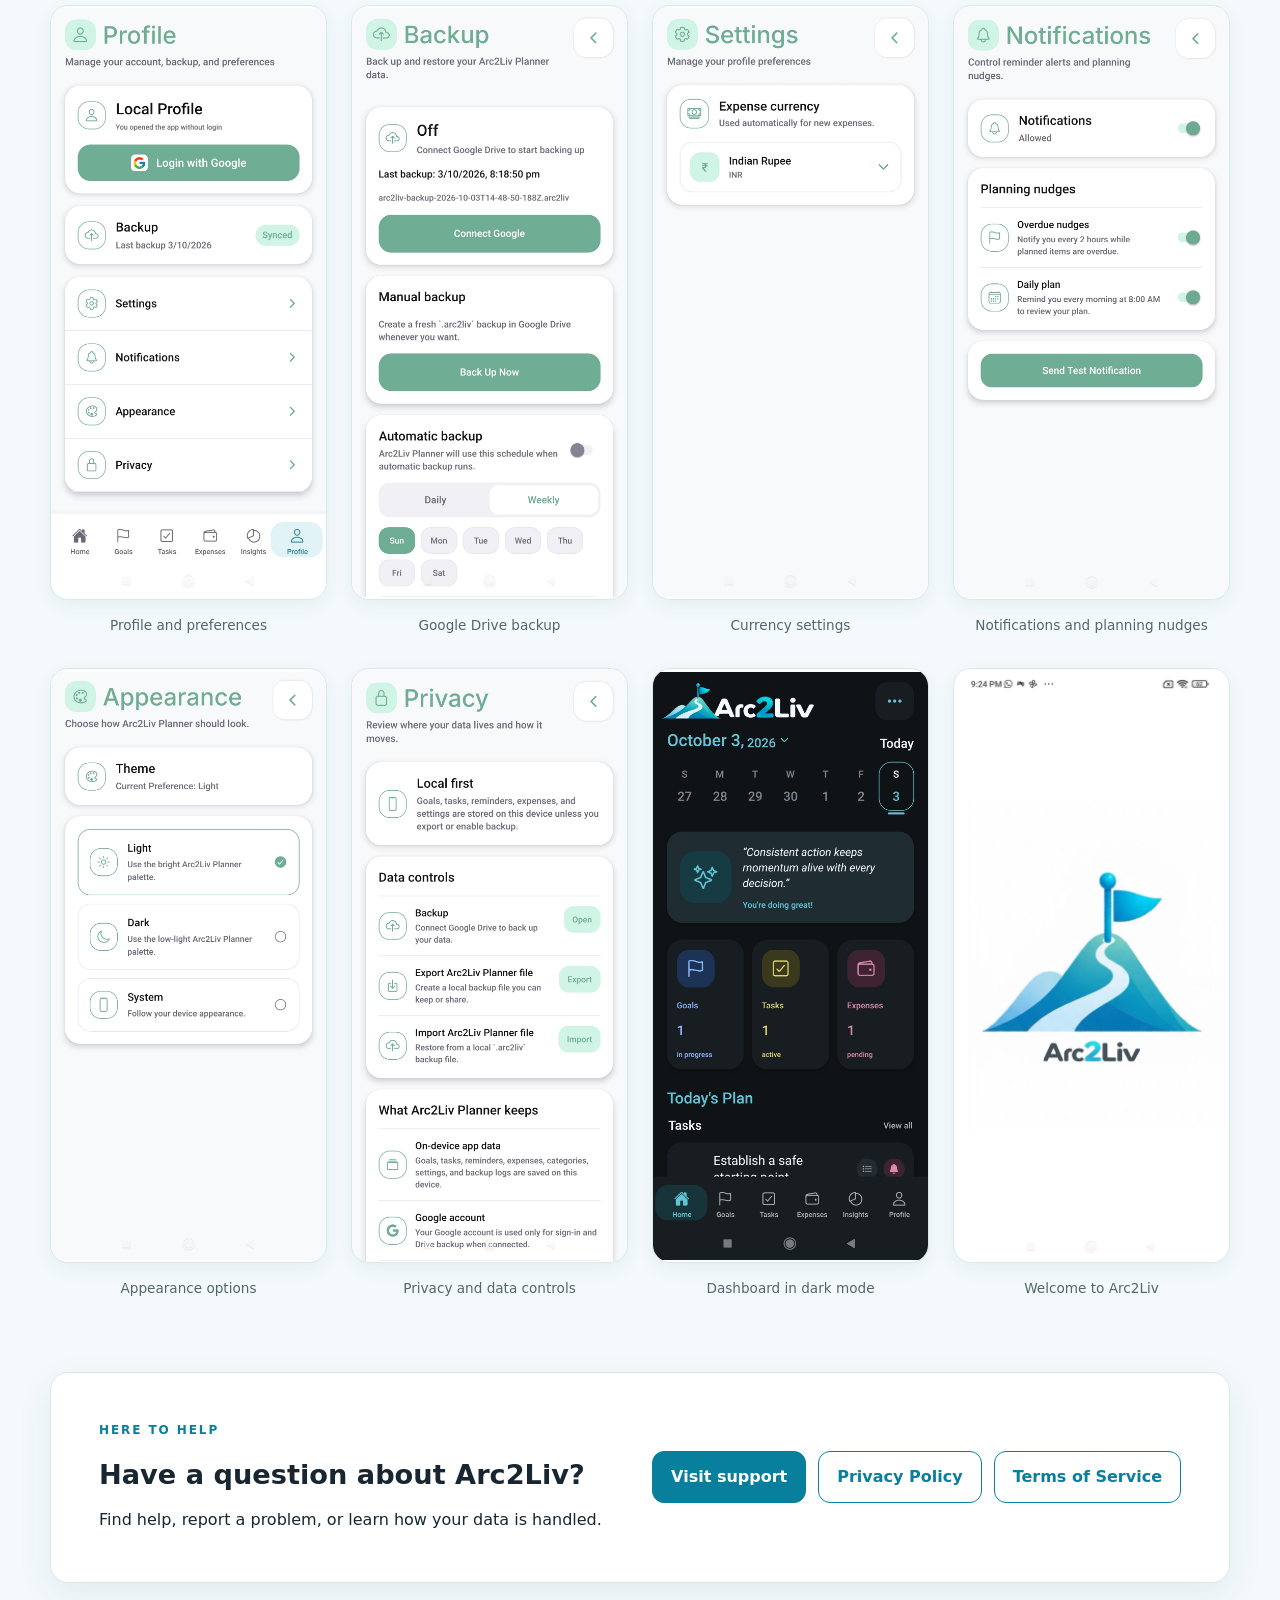
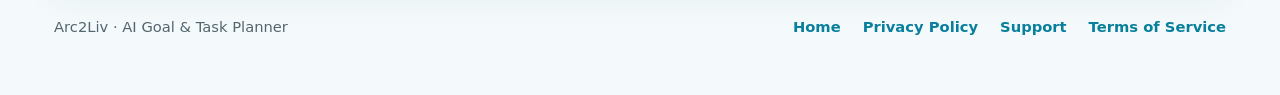
==== commit d517e1a8: "Restore separate public URLs with a shared header" ====
--- a/index.html
+++ b/index.html
@@ -12,7 +12,7 @@
   <main id="main-content">
     <div class="home-header">
       <header class="brand"><a href="./" aria-label="Arc2Liv home"><img src="assets/arc2liv-logo.png" alt="Arc2Liv"><p>AI - Goal &amp; Task Planner</p></a></header>
-      <nav class="home-nav" aria-label="Main navigation"><a href="#main-content" aria-current="page">Home</a><a href="#features">Features</a><a href="#screenshots">Screenshots</a><a href="#privacy">Privacy</a><a href="#terms">Terms</a><a href="#support">Support</a></nav>
+      <nav class="home-nav" aria-label="Main navigation"><a href="./" aria-current="page">Home</a><a href="#features">Features</a><a href="#screenshots">Screenshots</a><a href="privacy/">Privacy</a><a href="terms/">Terms</a><a href="support/">Support</a></nav>
     </div>
     <section class="card hero" aria-labelledby="hero-title">
       <div class="hero-copy">
@@ -146,7 +146,7 @@
       </div>
     </section>
     <section class="home-section personal-grid" aria-label="Your preferences and data">
-      <article class="card"><p class="eyebrow">YOUR DATA, YOUR CHOICE</p><h2>Local first. In your control.</h2><p>Goals, tasks, reminders, expenses, and preferences stay on your device unless you export them or enable backup. Use local import and export, or connect Google Drive for backup and restore.</p><a href="#privacy">Read our Privacy Policy <span aria-hidden="true">→</span></a></article>
+      <article class="card"><p class="eyebrow">YOUR DATA, YOUR CHOICE</p><h2>Local first. In your control.</h2><p>Goals, tasks, reminders, expenses, and preferences stay on your device unless you export them or enable backup. Use local import and export, or connect Google Drive for backup and restore.</p><a href="privacy/">Read our Privacy Policy <span aria-hidden="true">→</span></a></article>
       <article class="card"><p class="eyebrow">MAKE IT FEEL LIKE YOU</p><h2>A planner that fits your day.</h2><p>Choose light, dark, or system appearance. Set your expense currency and control reminders, daily planning nudges, and overdue alerts from your profile.</p><a href="#screenshots">See the app screens <span aria-hidden="true">→</span></a></article>
     </section>
     <section id="screenshots" class="home-section" aria-labelledby="screenshots-title">
@@ -180,119 +180,8 @@
 <figure><a href="assets/appScreenshots/IMG_20261003_214638.jpg" target="_blank" rel="noopener" aria-label="View full screenshot: Dashboard in dark mode"><img src="assets/appScreenshots/IMG_20261003_214638.jpg" alt="Arc2Liv app: Dashboard in dark mode" loading="lazy" decoding="async" width="1080" height="2320"></a><figcaption>Dashboard in dark mode</figcaption></figure>
 <figure><a href="assets/appScreenshots/Screenshot_2026-10-03-21-24-05-595_com.arc2liv.app.jpg" target="_blank" rel="noopener" aria-label="View full screenshot: Welcome to Arc2Liv"><img src="assets/appScreenshots/Screenshot_2026-10-03-21-24-05-595_com.arc2liv.app.jpg" alt="Arc2Liv app: Welcome to Arc2Liv" loading="lazy" decoding="async" width="1080" height="2320"></a><figcaption>Welcome to Arc2Liv</figcaption></figure></div>
     </section>
-    <section id="privacy" class="card home-section public-info" aria-labelledby="privacy-title">
-      <h2 id="privacy-title">Privacy Policy</h2>
-      <p class="meta"><strong>Effective date:</strong> September 30, 2026</p>
-      <p>Arc2Liv is a local-first planning app. Goals, tasks, reminders, expenses, categories, and preferences are stored on your device unless you choose to export them or use Google Drive backup.</p>
-
-      <h3>Information handled by Arc2Liv</h3>
-      <p>If you connect a Google account, Arc2Liv receives basic account information such as your name, email address, profile identifier, and profile image. Authentication credentials are stored in secure device storage. Arc2Liv requests access to files it creates in Google Drive so it can create, list, and restore your backups.</p>
-      <p>The app may use device notification permissions to deliver reminders you create. Reminder information remains on your device.</p>
-
-      <h3>How information is used</h3>
-      <p>Information is used to provide planning, reminders, sign-in, backup, restore, import, and export features. Arc2Liv does not sell personal information and does not include advertising or cross-app tracking.</p>
-
-      <h3>Sharing and service providers</h3>
-      <p>When you use Google sign-in or Google Drive backup, information is exchanged with Google under Google’s terms and privacy policy. Files you export are shared only with destinations you select through your device’s sharing interface.</p>
-
-      <h3>Retention and deletion</h3>
-      <p>Local information remains on your device until you delete it, reset the app, or uninstall the app. You can disconnect your Google account in Arc2Liv. You can delete Arc2Liv backup files from Google Drive. Google may retain information according to your Google account settings and policies.</p>
-      <p>For help deleting app information, follow the instructions on the <a href="#support-delete-data">support page</a>.</p>
-
-      <h3>Children</h3>
-      <p>Arc2Liv is a general productivity tool and is not directed to children under 13. The app does not knowingly collect personal information from children under 13.</p>
-
-      <h3>Security</h3>
-      <p>Arc2Liv uses platform secure storage for authentication credentials. No storage or transmission method can guarantee absolute security.</p>
-
-      <h3>Changes to this policy</h3>
-      <p>This policy may be updated as Arc2Liv changes. The effective date will be revised when material changes are made.</p>
-
-      <h3>Contact</h3>
-      <p>For privacy questions or requests, use the <a href="#support">Arc2Liv support page</a>.</p>
-
-    </section>
-    <section id="terms" class="card home-section public-info" aria-labelledby="terms-title">
-      <h2 id="terms-title">Terms of Service</h2>
-      <p class="meta"><strong>Effective date:</strong> October 3, 2026</p>
-      <p>These terms describe your use of the Arc2Liv: AI Goal Planner mobile app and its public website. By using Arc2Liv, you agree to these terms. If you do not agree, stop using the app and website.</p>
-
-      <h3>Using Arc2Liv</h3>
-      <p>Arc2Liv helps you organize goals, tasks, action steps, reminders, and expenses. You may use the app for lawful personal planning, subject to these terms and applicable laws. Arc2Liv is not directed to children under 13. If you are a minor under the laws where you live, use the app only with the permission of a parent or guardian.</p>
-      <p>You can use Arc2Liv without signing in. Connecting a Google account is optional and enables supported sign-in and Google Drive backup features. You are responsible for securing your device, connected accounts, and any files you export or share.</p>
-
-      <h3>Acceptable use</h3>
-      <ul>
-        <li>Use the app and website lawfully and respect the rights of others.</li>
-        <li>Do not attempt unauthorized access to accounts, systems, or data.</li>
-        <li>Do not introduce malicious files, disrupt the service, or bypass security protections.</li>
-        <li>Import and share only content that you have the right to use.</li>
-      </ul>
-
-      <h3>Your content and data</h3>
-      <p>You retain your rights to the content you create or import. These terms do not transfer ownership of your goals, tasks, notes, or other personal planning data to Arc2Liv.</p>
-      <p>Arc2Liv is local first. App data is stored on your device unless you choose to export it or enable backup. You are responsible for keeping suitable backups and checking that exported or backed-up files can be restored. Resetting the app, uninstalling it, losing your device, or importing data may affect your locally stored information.</p>
-      <p>Read the <a href="#privacy">Privacy Policy</a> for information about data handling, Google account access, and backups. Instructions for deleting local data and Drive backups are available on the <a href="#support-delete-data">support page</a>.</p>
-
-      <h3>AI-assisted plans</h3>
-      <p>Arc2Liv may provide ready-to-add AI-built plans and tools for importing plans generated with an external AI assistant, including the Arc2Liv Goal Builder GPT. When you open an external assistant, the information you share with that service is handled under its own terms and privacy policy.</p>
-      <p>AI-generated plans can contain errors, unsuitable suggestions, or outdated information. Review imported goals, schedules, budgets, resources, and action steps before using them, and adapt them to your circumstances. Arc2Liv does not guarantee that a plan will achieve a particular result.</p>
-      <p>Arc2Liv is a planning tool. Its content and AI-generated suggestions are not professional medical, legal, financial, or other specialist advice. Seek qualified advice when your goal requires it.</p>
-
-      <h3>Third-party services</h3>
-      <p>Optional features may rely on Google sign-in, Google Drive, ChatGPT, or other external services. Their terms, privacy policies, availability, and account requirements apply when you use them. Arc2Liv does not control those services or external websites linked from plans or resources. Any charges imposed by a third-party provider are governed by that provider’s terms.</p>
-
-      <h3>Reminders, backups, and availability</h3>
-      <p>Notifications and scheduled backups depend on device permissions, operating-system restrictions, connectivity, and connected services. They may be delayed or fail. Check important deadlines and backup status yourself rather than relying solely on app notifications or automatic backups.</p>
-      <p>Features may change as the app develops. Arc2Liv does not promise uninterrupted availability, compatibility with every device, or error-free operation. Where reasonably practicable, material changes affecting your use will be communicated through the app or public website.</p>
-
-      <h3>Arc2Liv intellectual property</h3>
-      <p>Rights in the Arc2Liv name, branding, app design, website content, and software remain with their respective owners. These terms give you permission to use the app and website; they do not transfer ownership of those materials. Any separately provided open-source licenses continue to apply to the components they cover.</p>
-
-      <h3>Disclaimer and responsibility</h3>
-      <p>To the extent permitted by applicable law, Arc2Liv is provided as available without additional guarantees about its suitability for your particular purpose. You remain responsible for your planning decisions, payments, and use of generated or imported content.</p>
-      <p>To the extent permitted by applicable law, Arc2Liv’s developer is not responsible for indirect or consequential losses arising from your use of the app, including missed goals, missed reminders, or interruptions to third-party services. Nothing in these terms excludes or limits liability that cannot lawfully be excluded or limited, or removes any mandatory consumer rights or remedies.</p>
-
-      <h3>Stopping use</h3>
-      <p>You can stop using Arc2Liv at any time. Before resetting or uninstalling the app, export any data you want to keep. Uninstalling the app does not remove backup files in your Google Drive account; delete those separately if you want to remove them.</p>
-
-      <h3>Changes to these terms</h3>
-      <p>These terms may be revised as Arc2Liv changes. Updated terms will be published on this page with a revised effective date. Where required by law, material changes will be notified and any necessary agreement requested. Changes do not remove rights you already have under applicable law.</p>
-
-      <h3>Contact</h3>
-      <p>For questions about these terms or help with the app, visit <a href="#support">Arc2Liv Support</a>.</p>
-
-    </section>
-    <section id="support" class="card home-section public-info" aria-labelledby="support-title">
-      <h2 id="support-title">Support</h2>
-      <p>Get help with Arc2Liv, report a problem, or suggest an improvement.</p>
-
-      <h3>Before reporting a problem</h3>
-      <ul>
-        <li>Update Arc2Liv to the latest available version.</li>
-        <li>Restart the app and your device.</li>
-        <li>For backup issues, confirm that Google Drive access is connected.</li>
-        <li>Include your device model, Android version, app version, and the steps that reproduce the issue.</li>
-      </ul>
-
-      <h3>Contact support</h3>
-      <p><a href="https://github.com/anto-vijay-k-james/arc2liv-pages/issues/new">Open an Arc2Liv support request</a>. Do not include passwords, access tokens, financial account details, backup files, or other sensitive personal information.</p>
-
-      <h3 id="support-delete-data">Delete your data</h3>
-      <ul>
-        <li>Delete individual goals, tasks, reminders, and expenses inside Arc2Liv.</li>
-        <li>Use the app’s reset option to remove all locally stored Arc2Liv data.</li>
-        <li>Delete Arc2Liv backup files from your Google Drive account.</li>
-        <li>Disconnect Arc2Liv from your Google account in the app and, if desired, revoke its access from your Google Account permissions.</li>
-      </ul>
-      <p>Uninstalling Arc2Liv removes its local app data from the device but does not delete backup files you placed in Google Drive.</p>
-
-      <h3>Privacy</h3>
-      <p>Read the <a href="#privacy">Arc2Liv Privacy Policy</a>.</p>
-
-    </section>
-    <section class="card help-card" aria-labelledby="help-title"><div><p class="eyebrow">HERE TO HELP</p><h2 id="help-title">Have a question about Arc2Liv?</h2><p>Find help, report a problem, or learn how your data is handled.</p></div><nav class="links" aria-label="Arc2Liv resources"><a class="primary-link" href="#support">Visit support</a><a href="#privacy">Privacy Policy</a><a href="#terms">Terms of Service</a></nav></section>
-    <footer class="home-footer"><span>Arc2Liv · AI Goal &amp; Task Planner</span><nav aria-label="Footer navigation"><a href="./" aria-current="page">Home</a><a href="#privacy">Privacy Policy</a><a href="#support">Support</a><a href="#terms">Terms of Service</a></nav></footer>
+    <section class="card help-card" aria-labelledby="help-title"><div><p class="eyebrow">HERE TO HELP</p><h2 id="help-title">Have a question about Arc2Liv?</h2><p>Find help, report a problem, or learn how your data is handled.</p></div><nav class="links" aria-label="Arc2Liv resources"><a class="primary-link" href="support/">Visit support</a><a href="privacy/">Privacy Policy</a><a href="terms/">Terms of Service</a></nav></section>
+    <footer class="home-footer"><span>Arc2Liv · AI Goal &amp; Task Planner</span><nav aria-label="Footer navigation"><a href="./" aria-current="page">Home</a><a href="privacy/">Privacy Policy</a><a href="support/">Support</a><a href="terms/">Terms of Service</a></nav></footer>
   </main>
 </body>
 </html>
--- a/assets/site.css
+++ b/assets/site.css
@@ -98,11 +98,9 @@
 .custom-ai-row { margin-top:48px; padding-top:48px; border-top:1px solid var(--line); }
 @media (max-width:650px) { .custom-ai-row { margin-top:32px; padding-top:32px; } }
 
-/* Shared navigation and public information on the application home page. */
+/* Shared header and navigation across all public pages. */
 .info-page main { max-width:1180px; margin-top:32px; }
 .home-nav a { display:inline-block; padding:6px 0; }
 .home-nav a[aria-current="page"] { border-bottom:2px solid var(--accent); }
 .info-page a:focus-visible { outline:3px solid var(--accent); outline-offset:5px; }
-.public-info { scroll-margin-top:28px; }
-.public-info h3 { font-size:1.3rem; line-height:1.2; margin-top:2rem; }
 @media (max-width:650px) { .info-page .home-header { flex-direction:column; gap:20px; } .info-page .home-nav { justify-content:flex-start; } }
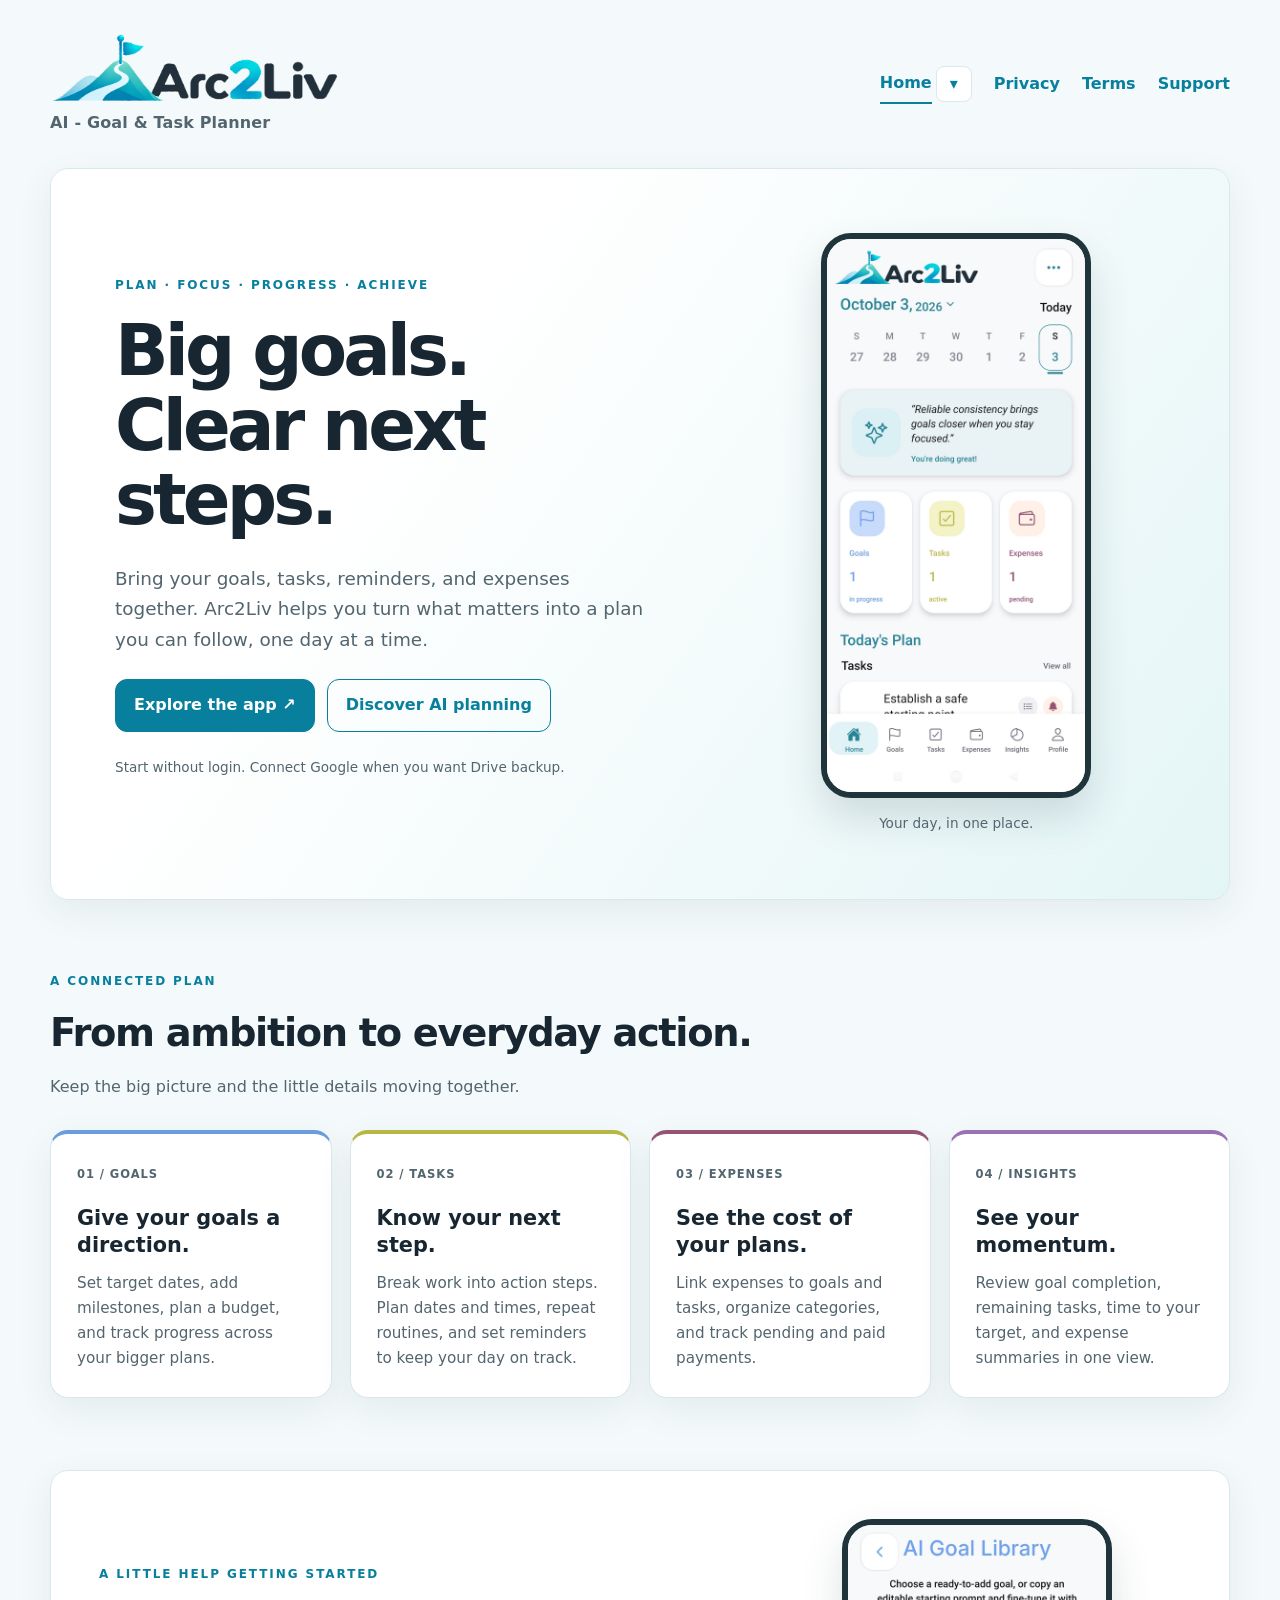
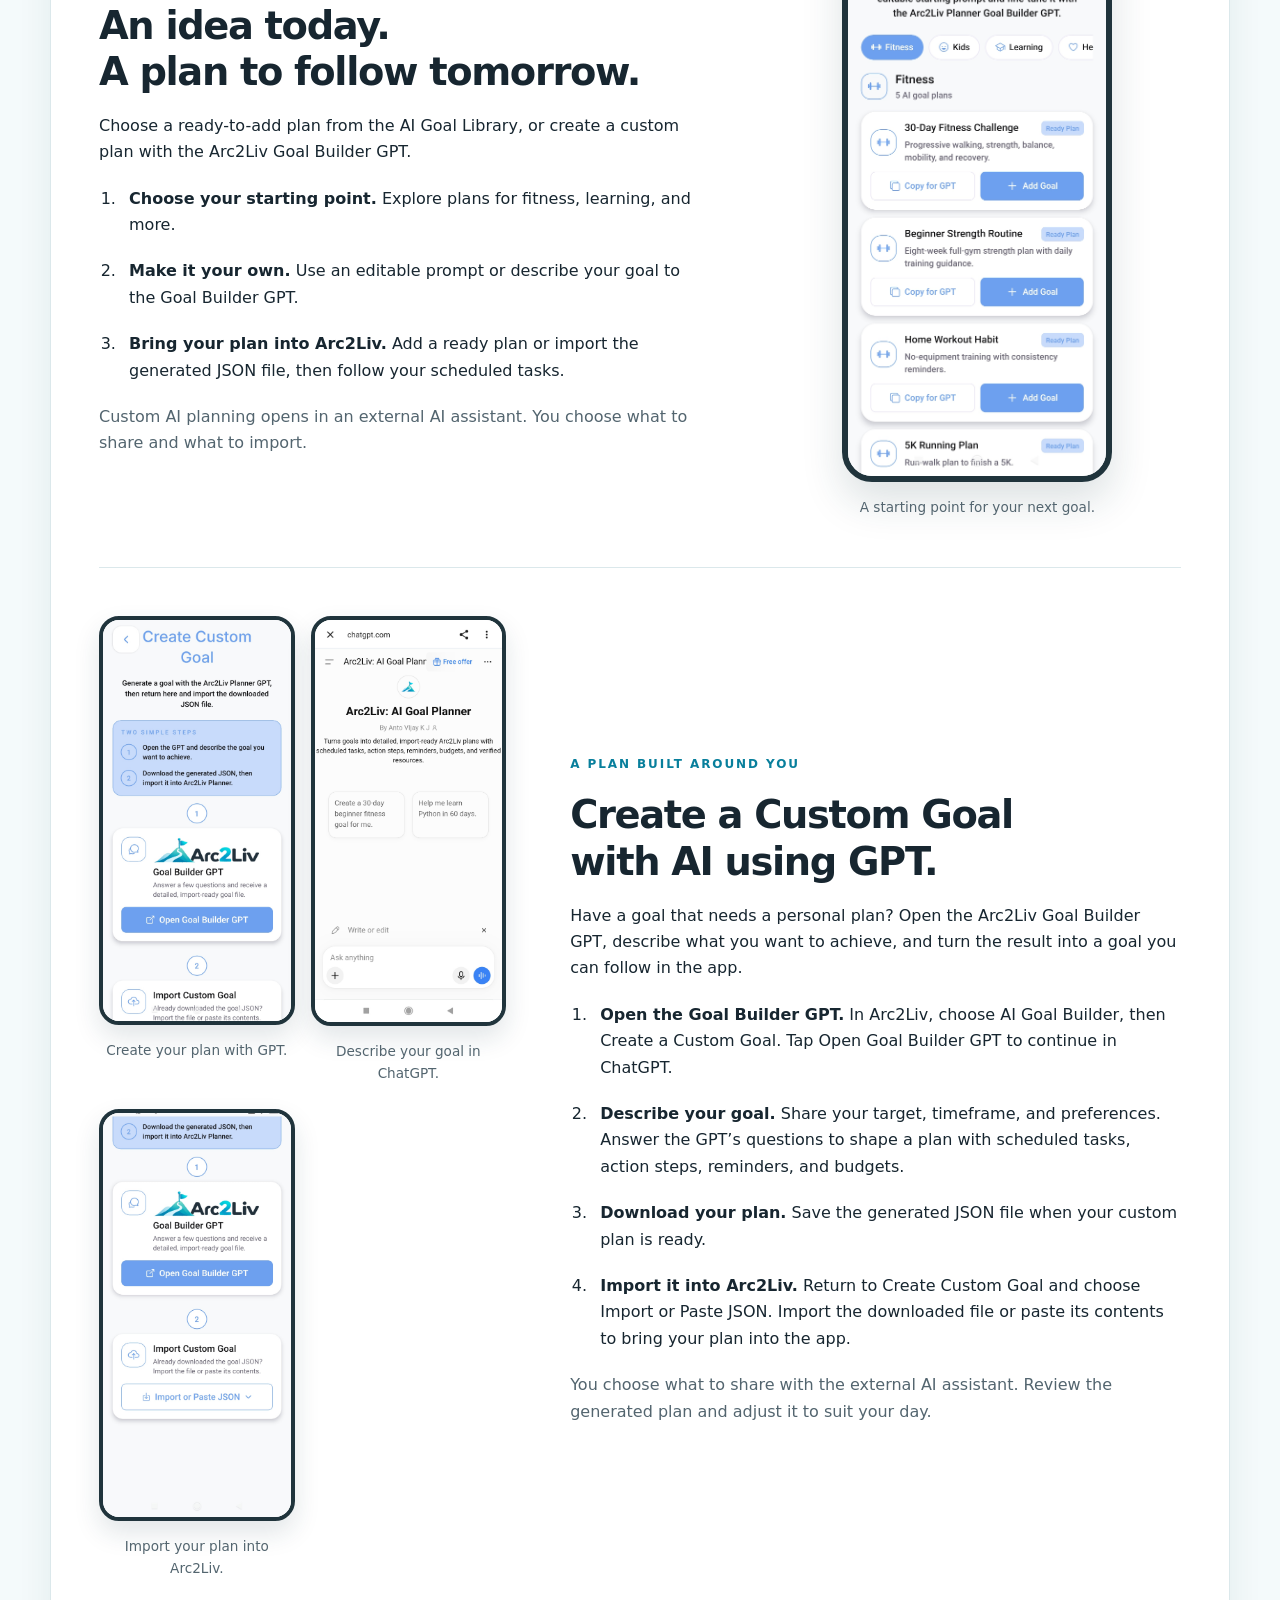
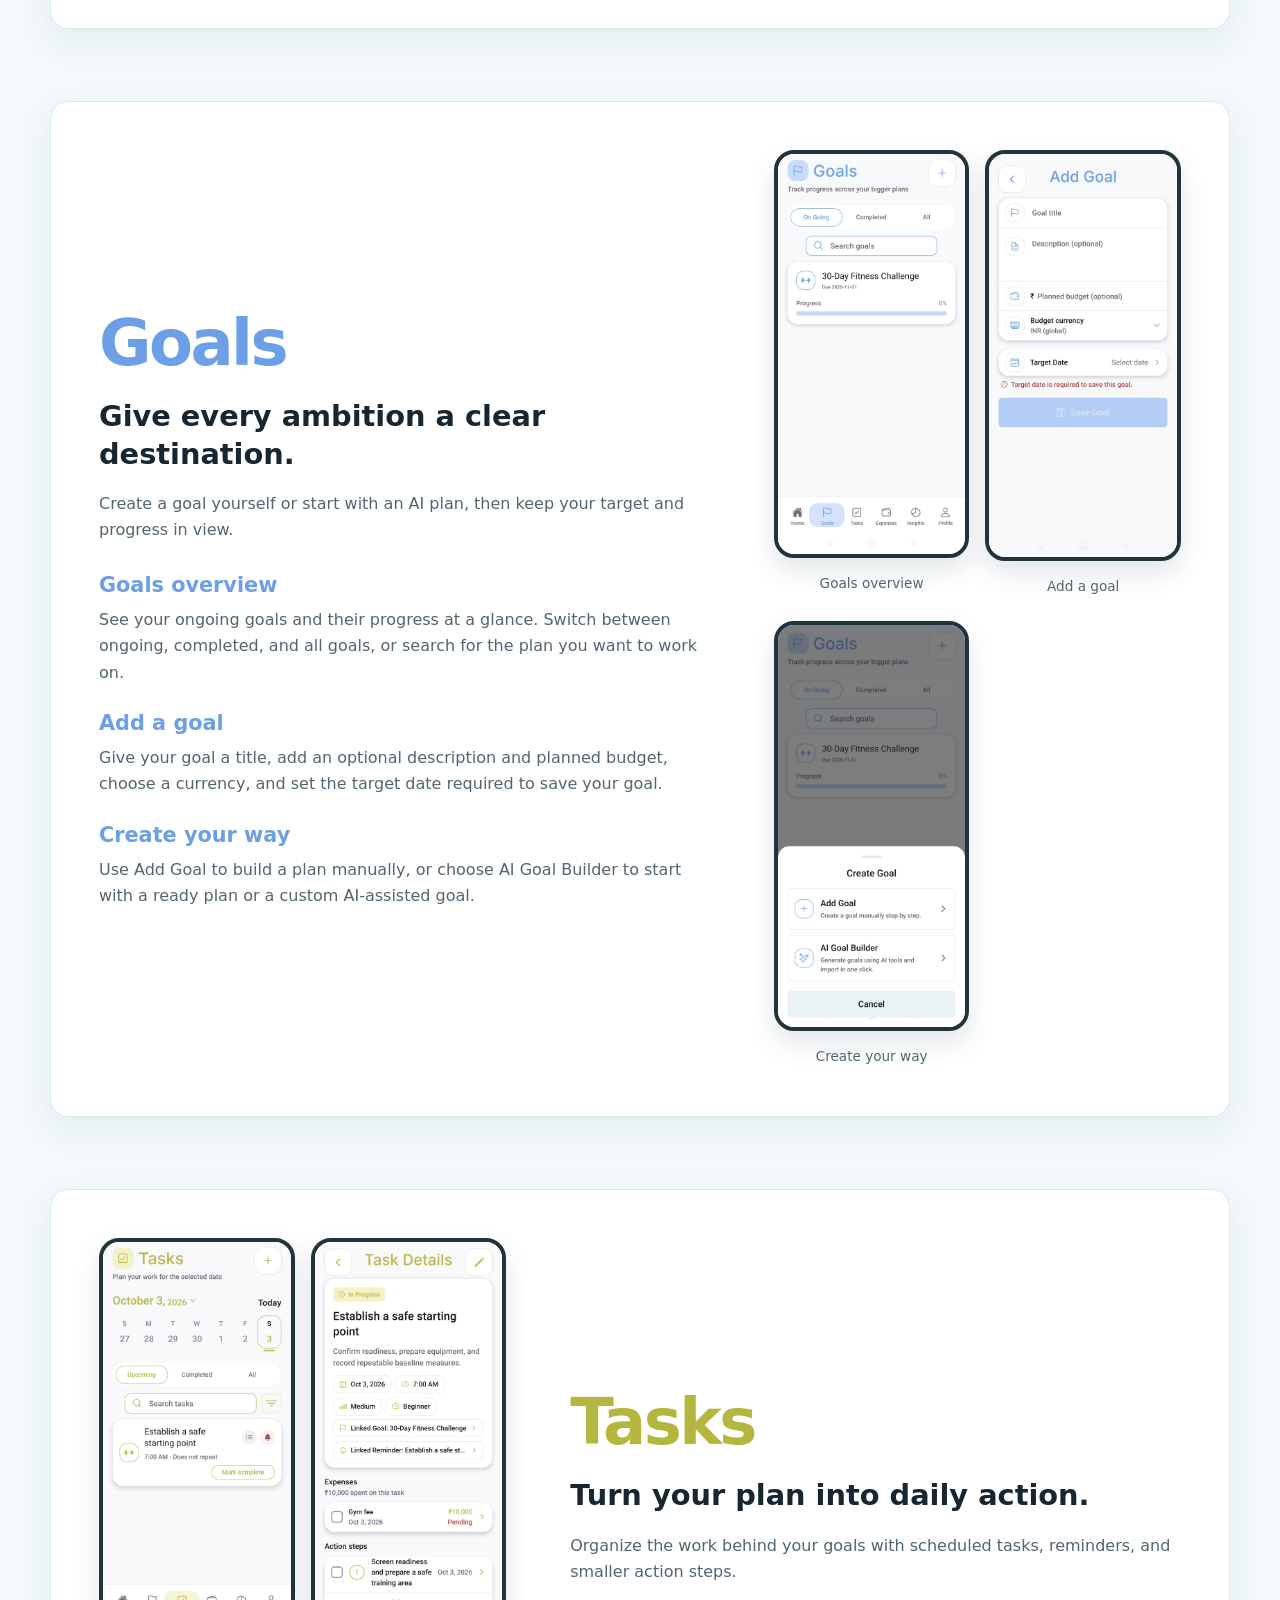
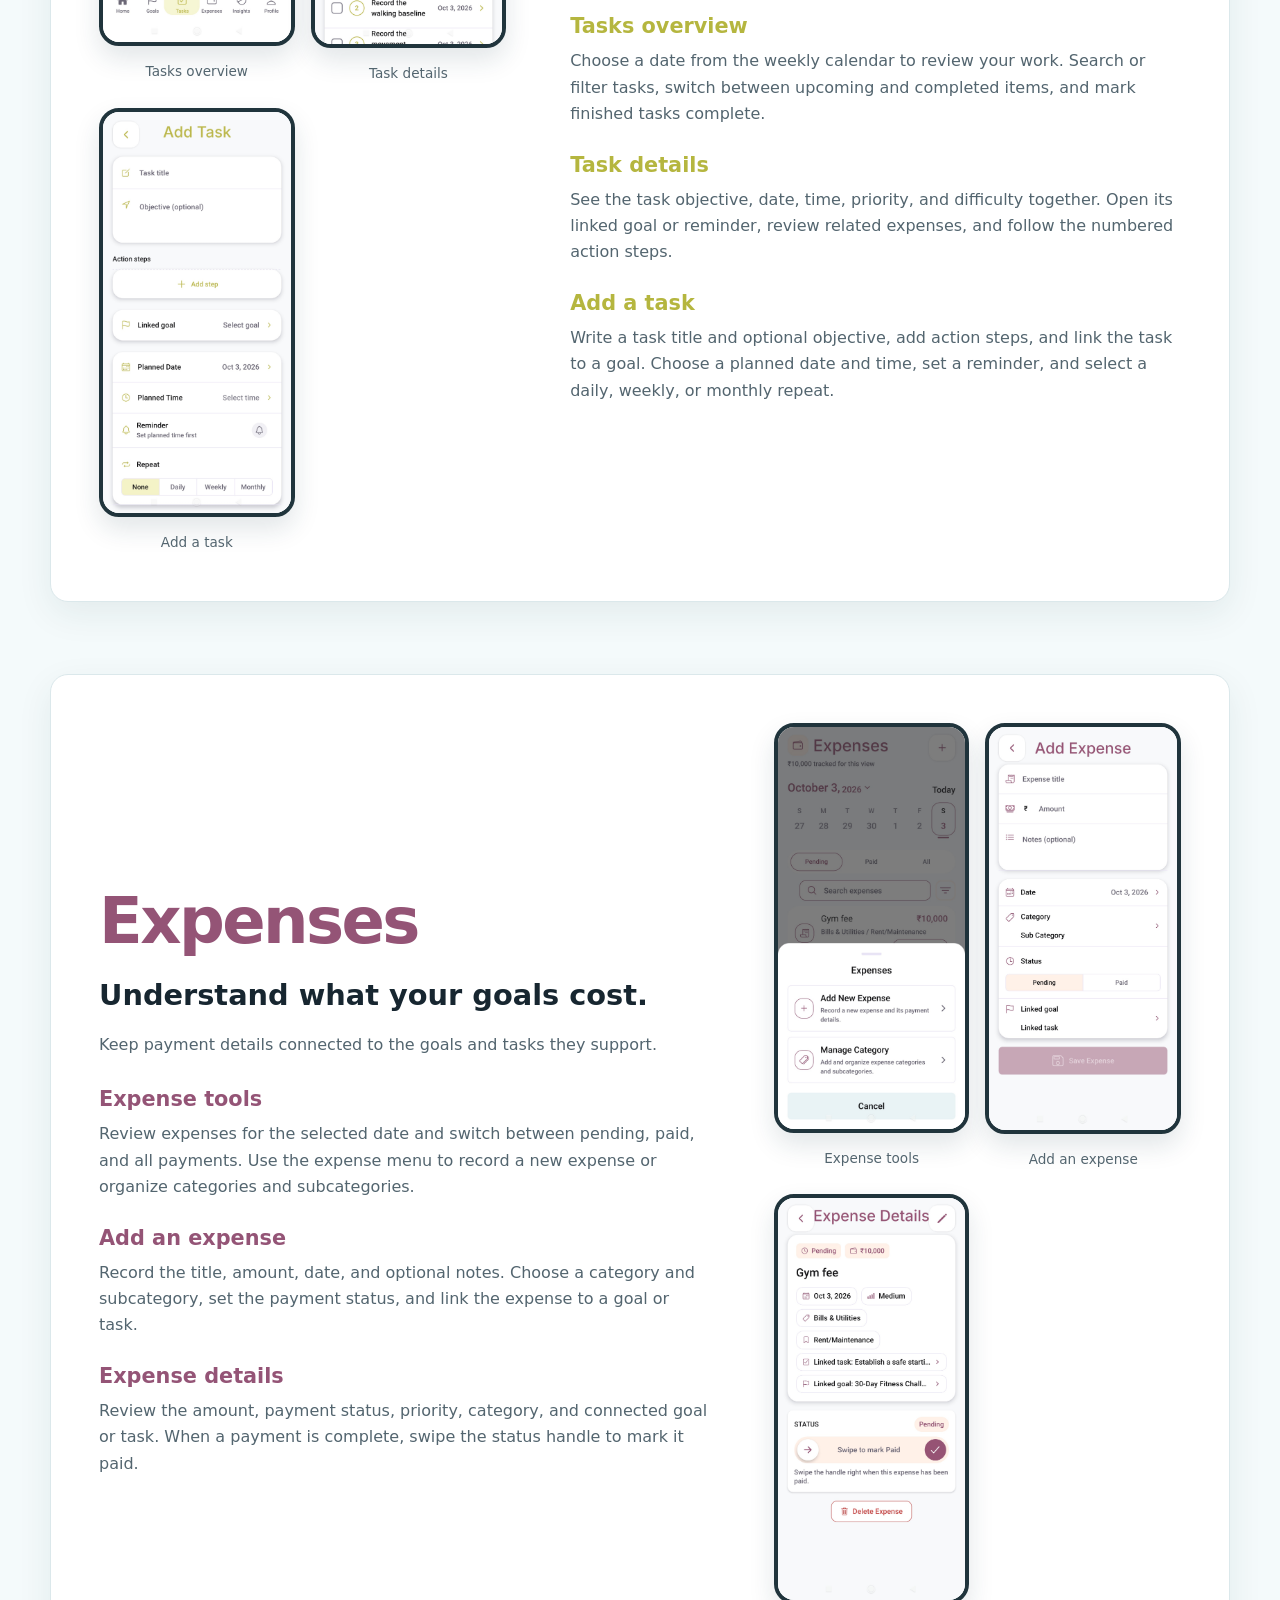
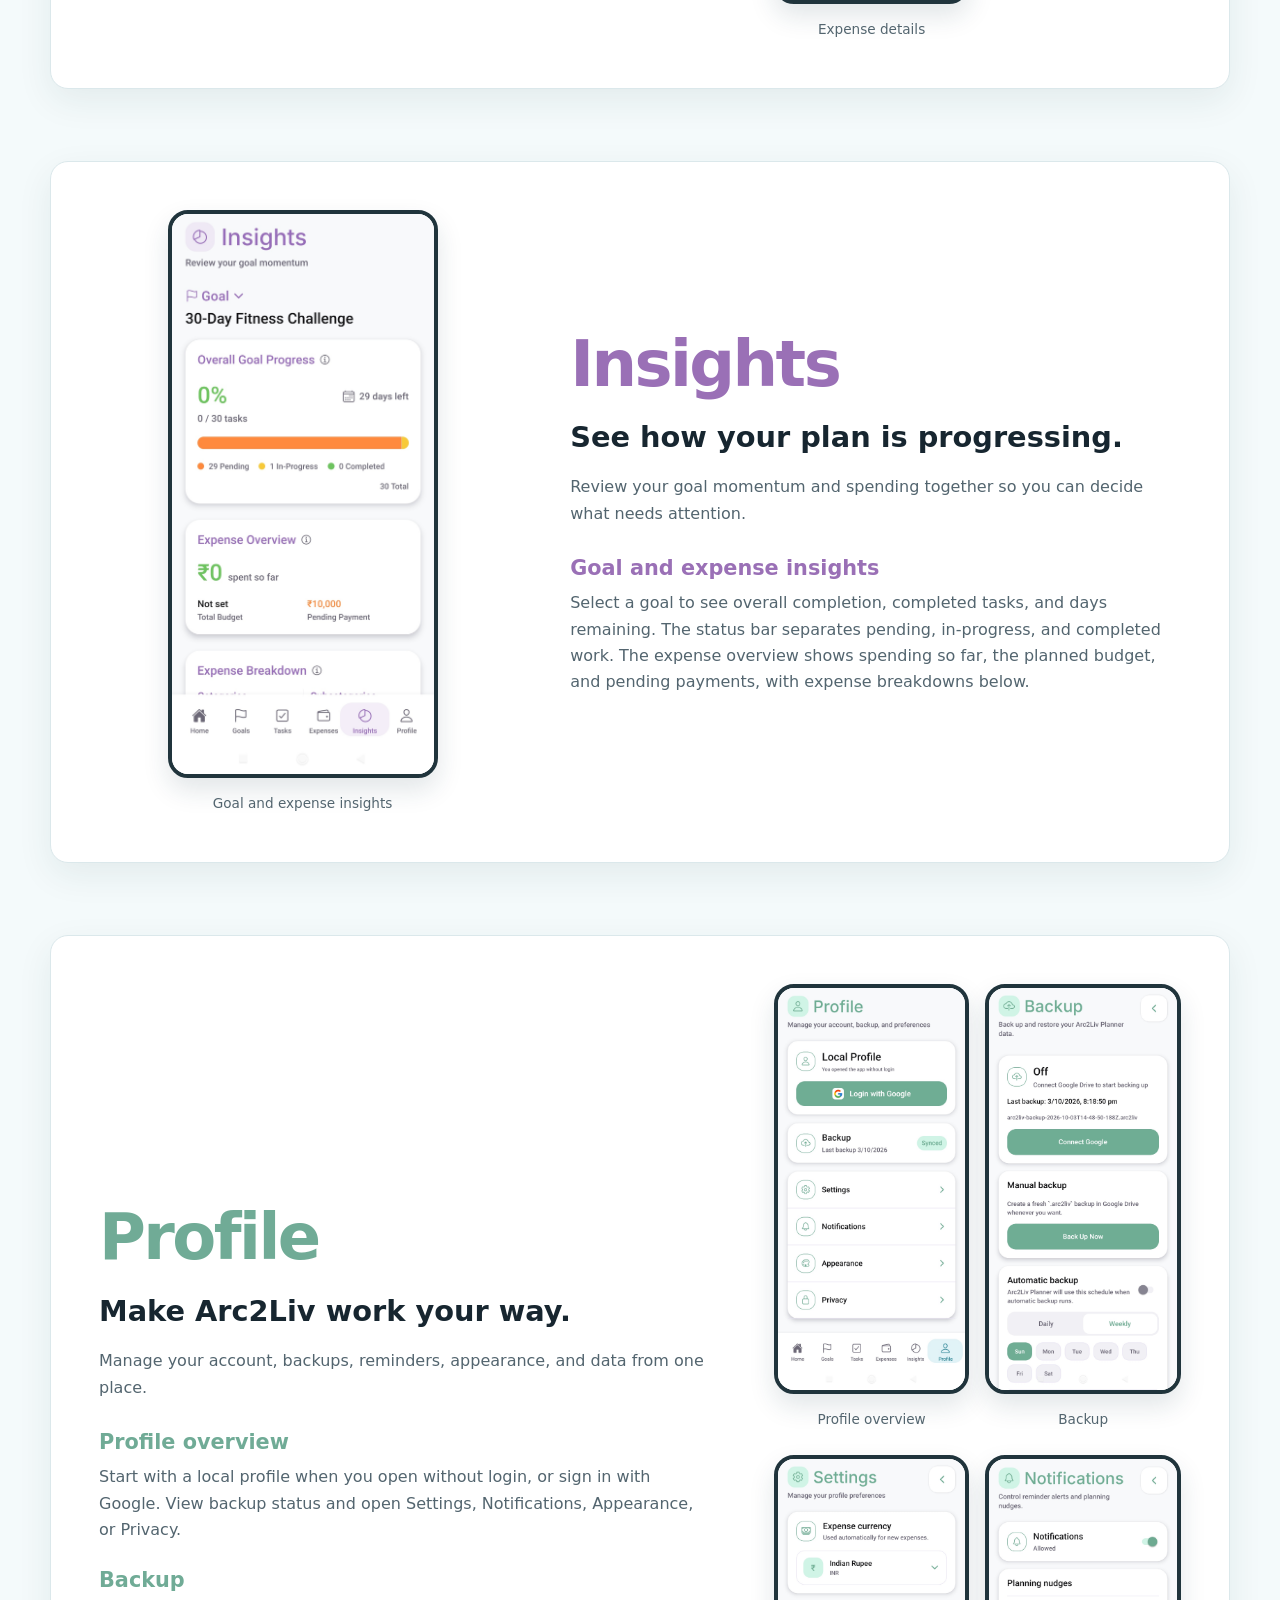
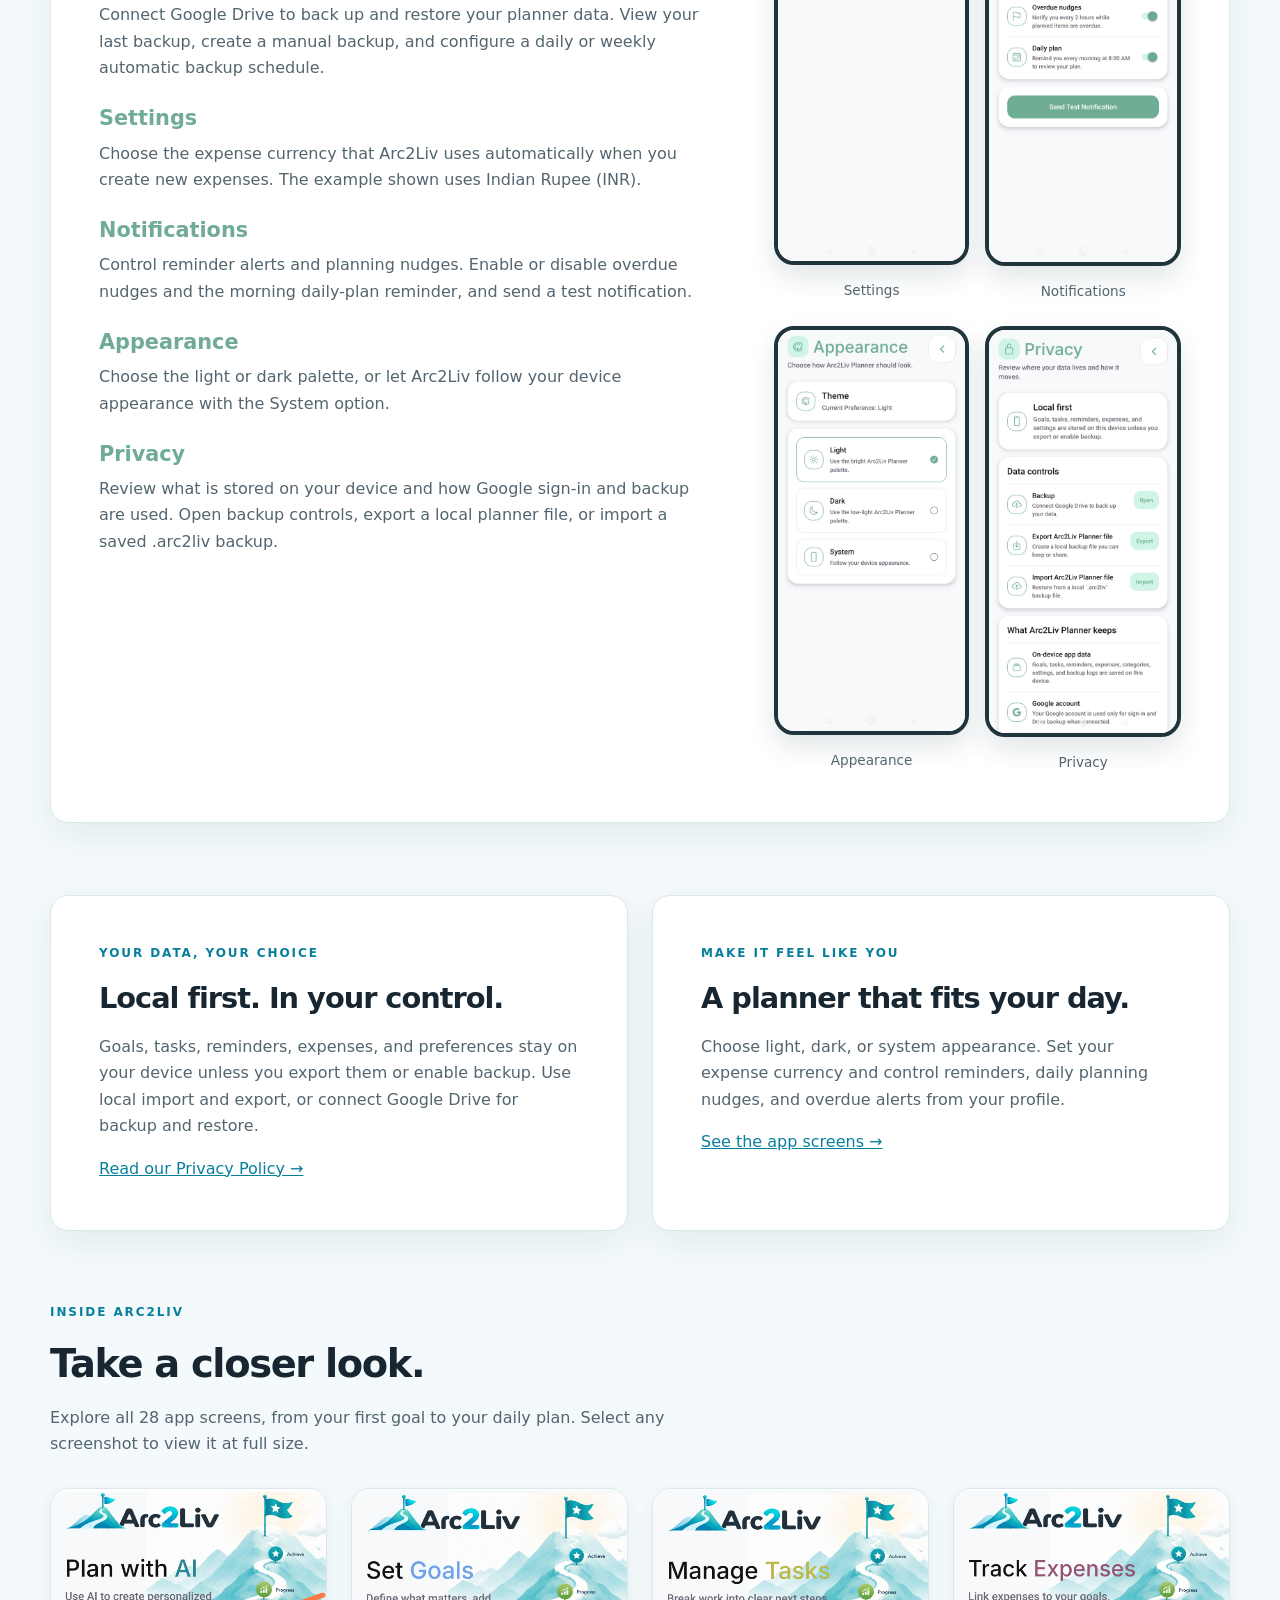
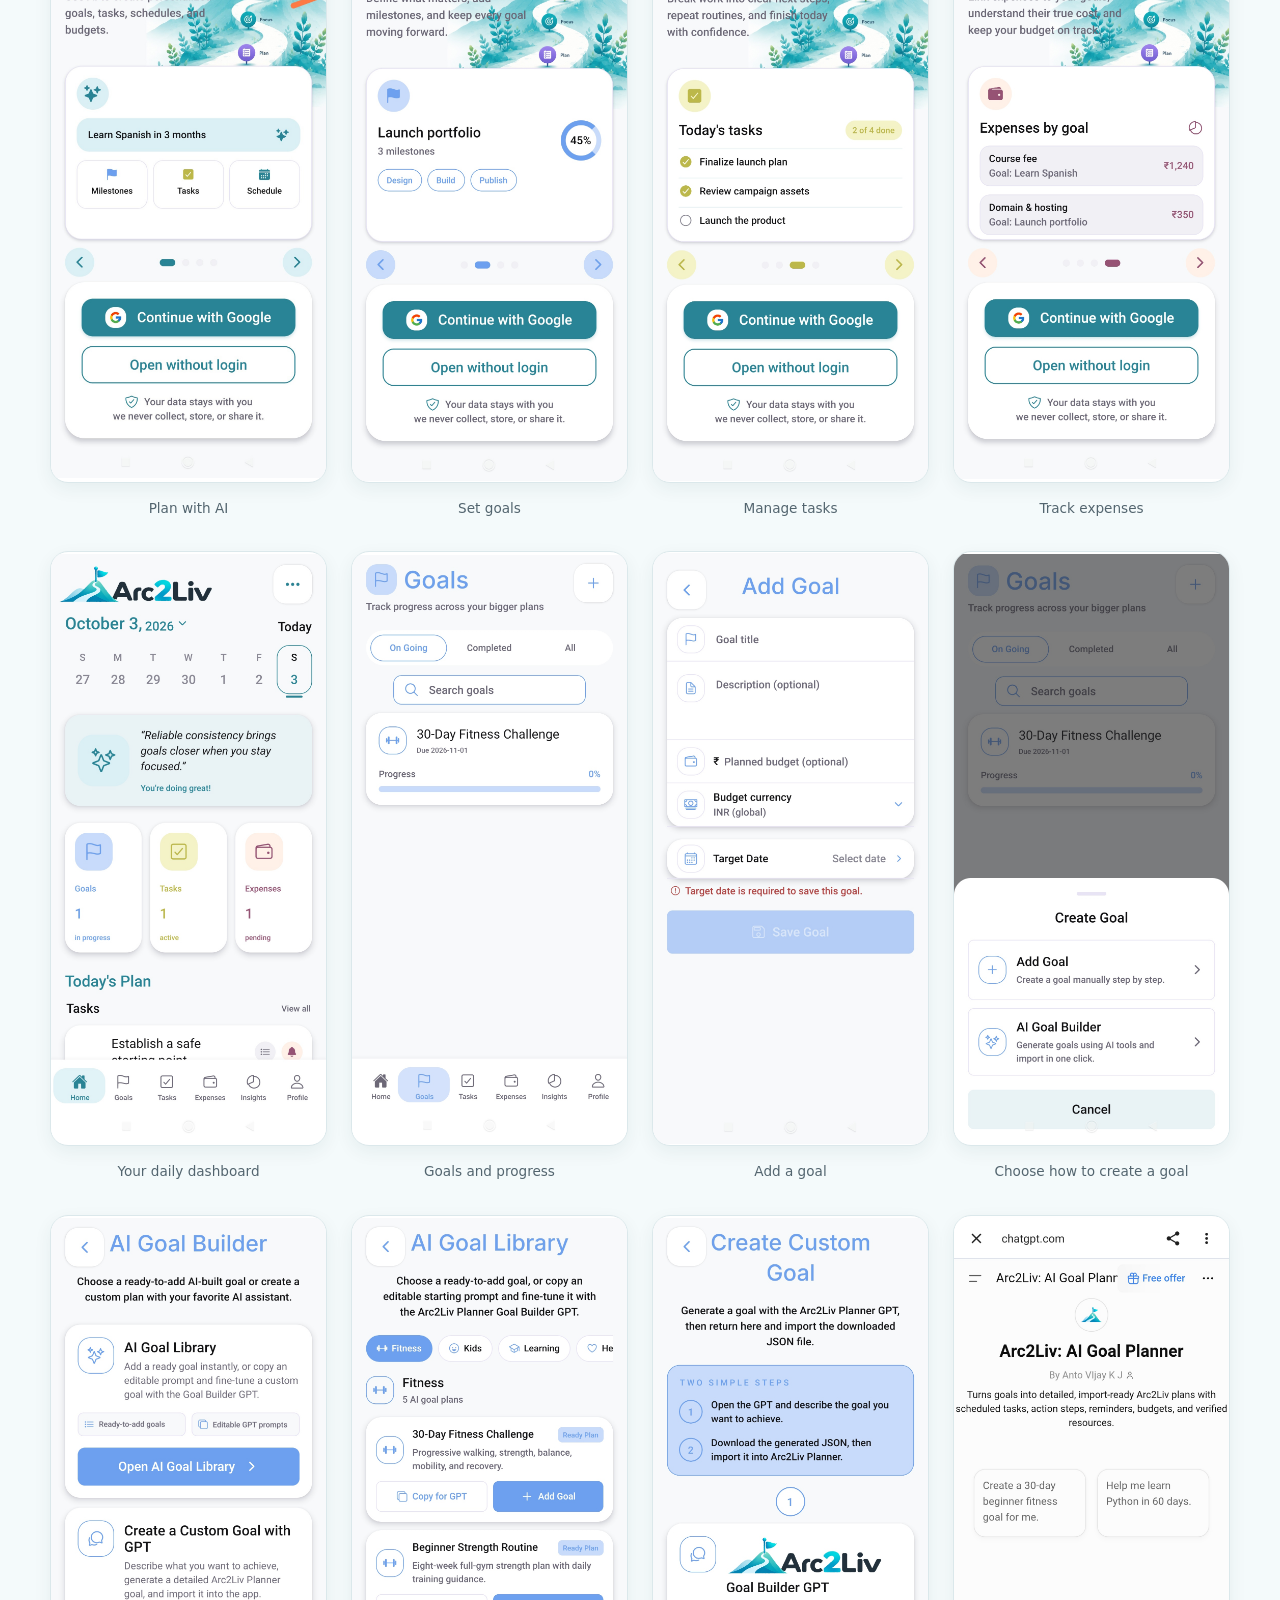
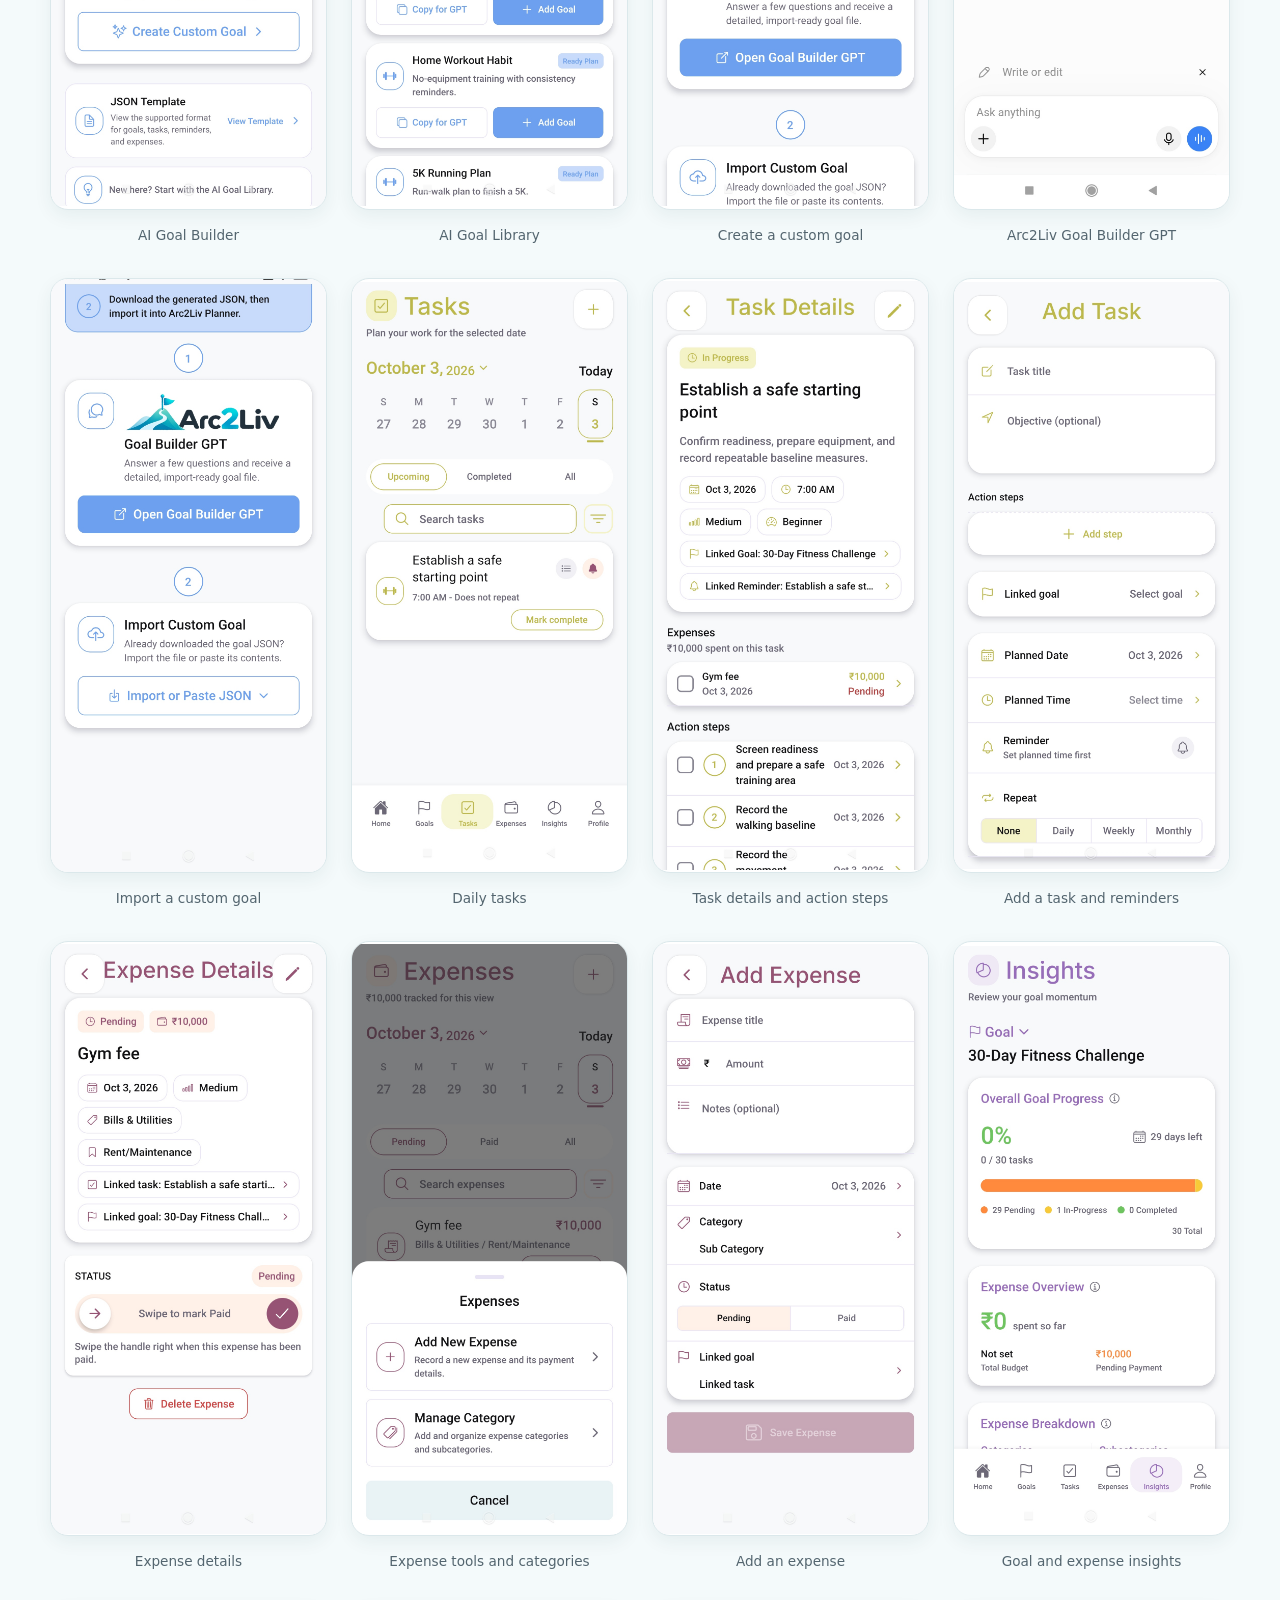
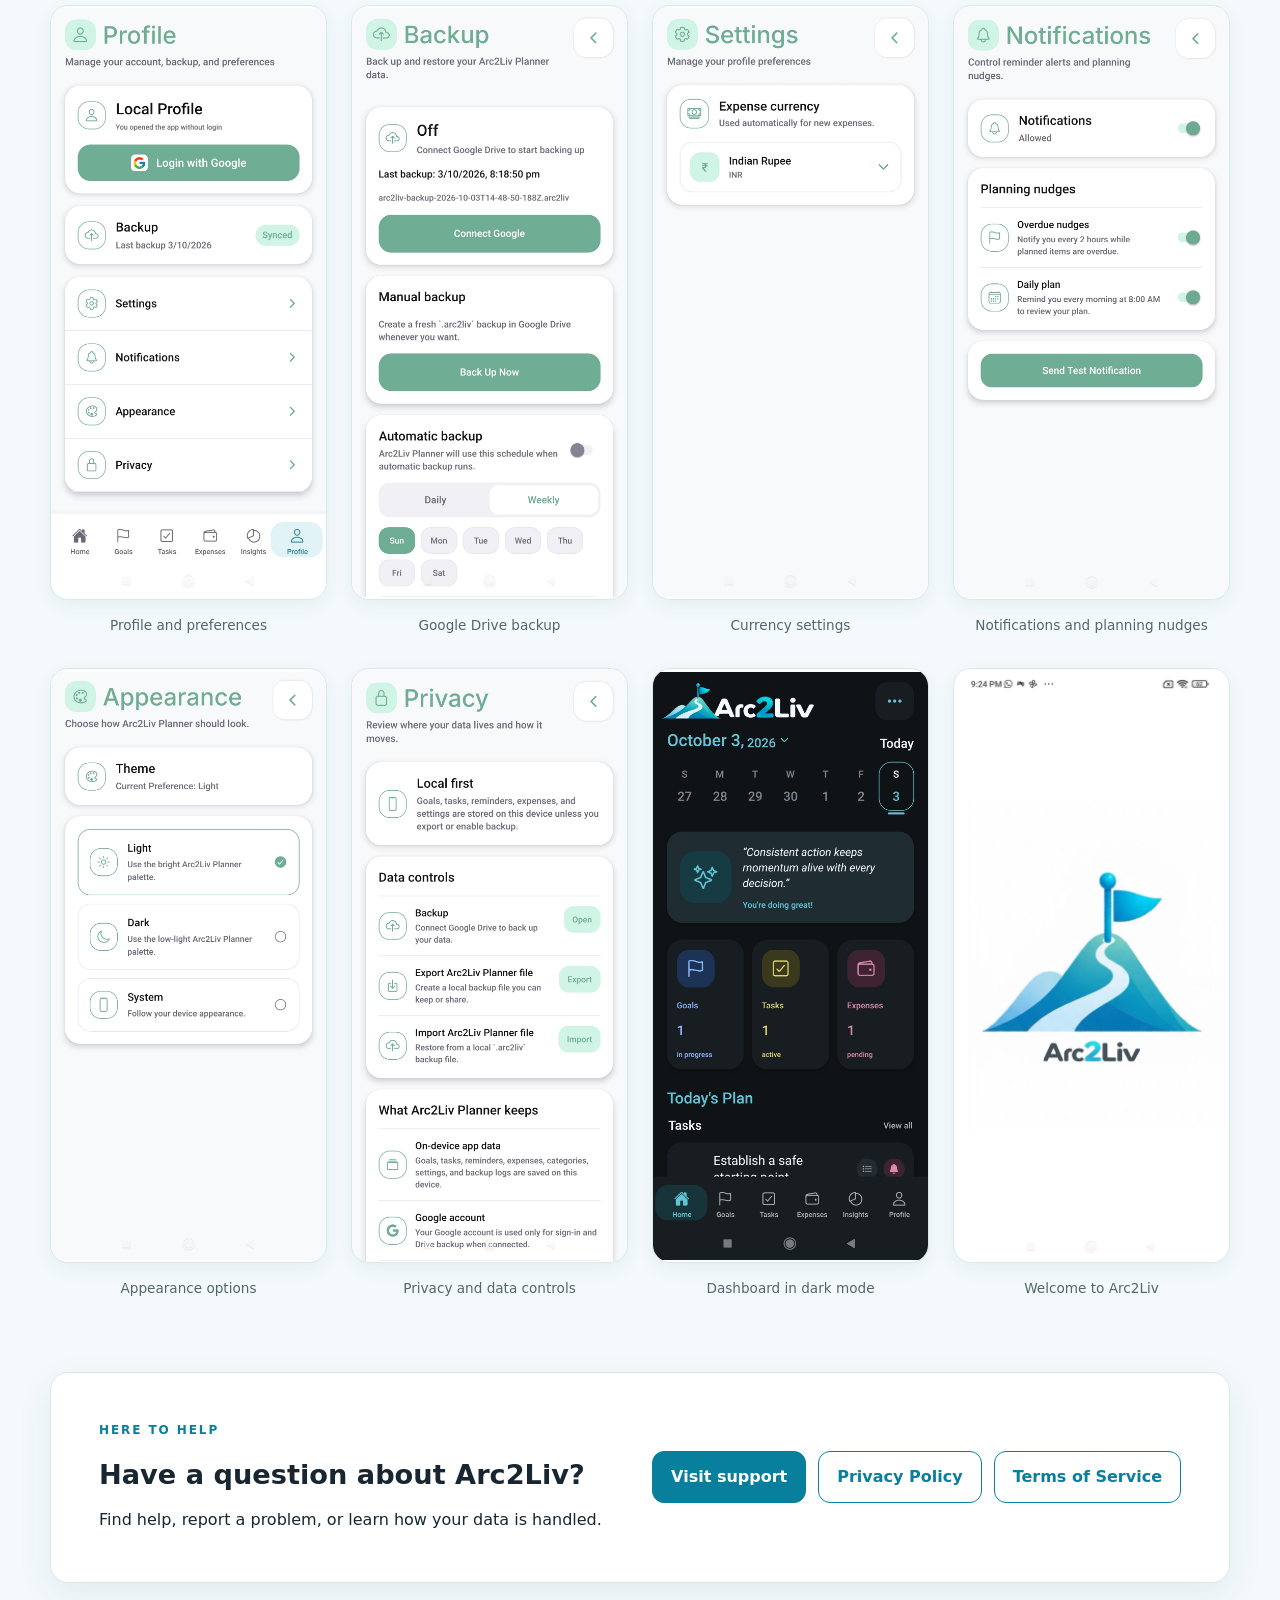
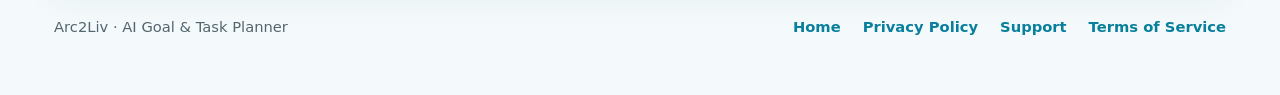
==== commit 5f9ff73b: "Group home sections under a separate dropdown control" ====
--- a/index.html
+++ b/index.html
@@ -6,13 +6,28 @@
   <meta name="description" content="Meet Arc2Liv: AI Goal Planner. Organize goals, daily tasks, reminders, and expenses with AI-assisted plans and local-first data controls.">
   <title>Arc2Liv | AI Goal &amp; Task Planner</title>
   <link rel="stylesheet" href="assets/site.css">
+  <script src="assets/navigation.js" defer></script>
 </head>
 <body class="home">
   <a class="skip-link" href="#main-content">Skip to content</a>
   <main id="main-content">
     <div class="home-header">
       <header class="brand"><a href="./" aria-label="Arc2Liv home"><img src="assets/arc2liv-logo.png" alt="Arc2Liv"><p>AI - Goal &amp; Task Planner</p></a></header>
-      <nav class="home-nav" aria-label="Main navigation"><a href="./" aria-current="page">Home</a><a href="#features">Features</a><a href="#screenshots">Screenshots</a><a href="privacy/">Privacy</a><a href="terms/">Terms</a><a href="support/">Support</a></nav>
+      <nav class="home-nav" aria-label="Main navigation">
+        <div class="home-menu-group">
+          <a href="./" aria-current="page">Home</a>
+          <details class="home-dropdown">
+            <summary aria-label="Home sections"><span aria-hidden="true">▾</span></summary>
+            <div class="home-dropdown-links">
+              <a href="#features">Features</a>
+              <a href="#screenshots">Screenshots</a>
+            </div>
+          </details>
+        </div>
+        <a href="privacy/">Privacy</a>
+        <a href="terms/">Terms</a>
+        <a href="support/">Support</a>
+      </nav>
     </div>
     <section class="card hero" aria-labelledby="hero-title">
       <div class="hero-copy">
--- a/assets/site.css
+++ b/assets/site.css
@@ -104,3 +104,16 @@
 .home-nav a[aria-current="page"] { border-bottom:2px solid var(--accent); }
 .info-page a:focus-visible { outline:3px solid var(--accent); outline-offset:5px; }
 @media (max-width:650px) { .info-page .home-header { flex-direction:column; gap:20px; } .info-page .home-nav { justify-content:flex-start; } }
+
+/* Home stays a direct link; the adjacent control opens section links. */
+.home-menu-group { display:flex; align-items:center; gap:4px; }
+.home-nav { align-items:center; }
+.home-dropdown { position:relative; }
+.home-dropdown summary { display:flex; align-items:center; justify-content:center; width:36px; height:36px; border:1px solid var(--line); border-radius:8px; color:var(--accent); background:var(--surface); cursor:pointer; list-style:none; }
+.home-dropdown summary::-webkit-details-marker { display:none; }
+.home-dropdown summary:focus-visible { outline:3px solid var(--accent); outline-offset:3px; }
+.home-dropdown summary:hover,.home-dropdown[open] summary { background:#e4f5f6; }
+.home-dropdown[open] summary span { transform:rotate(180deg); }
+.home-dropdown-links { position:absolute; top:calc(100% + 8px); left:0; z-index:10; min-width:170px; padding:8px; border:1px solid var(--line); border-radius:12px; background:var(--surface); box-shadow:0 12px 30px rgba(22,61,70,.14); }
+.home-dropdown-links a { display:block; padding:10px 12px; border-radius:6px; }
+.home-dropdown-links a:hover { background:var(--page); }
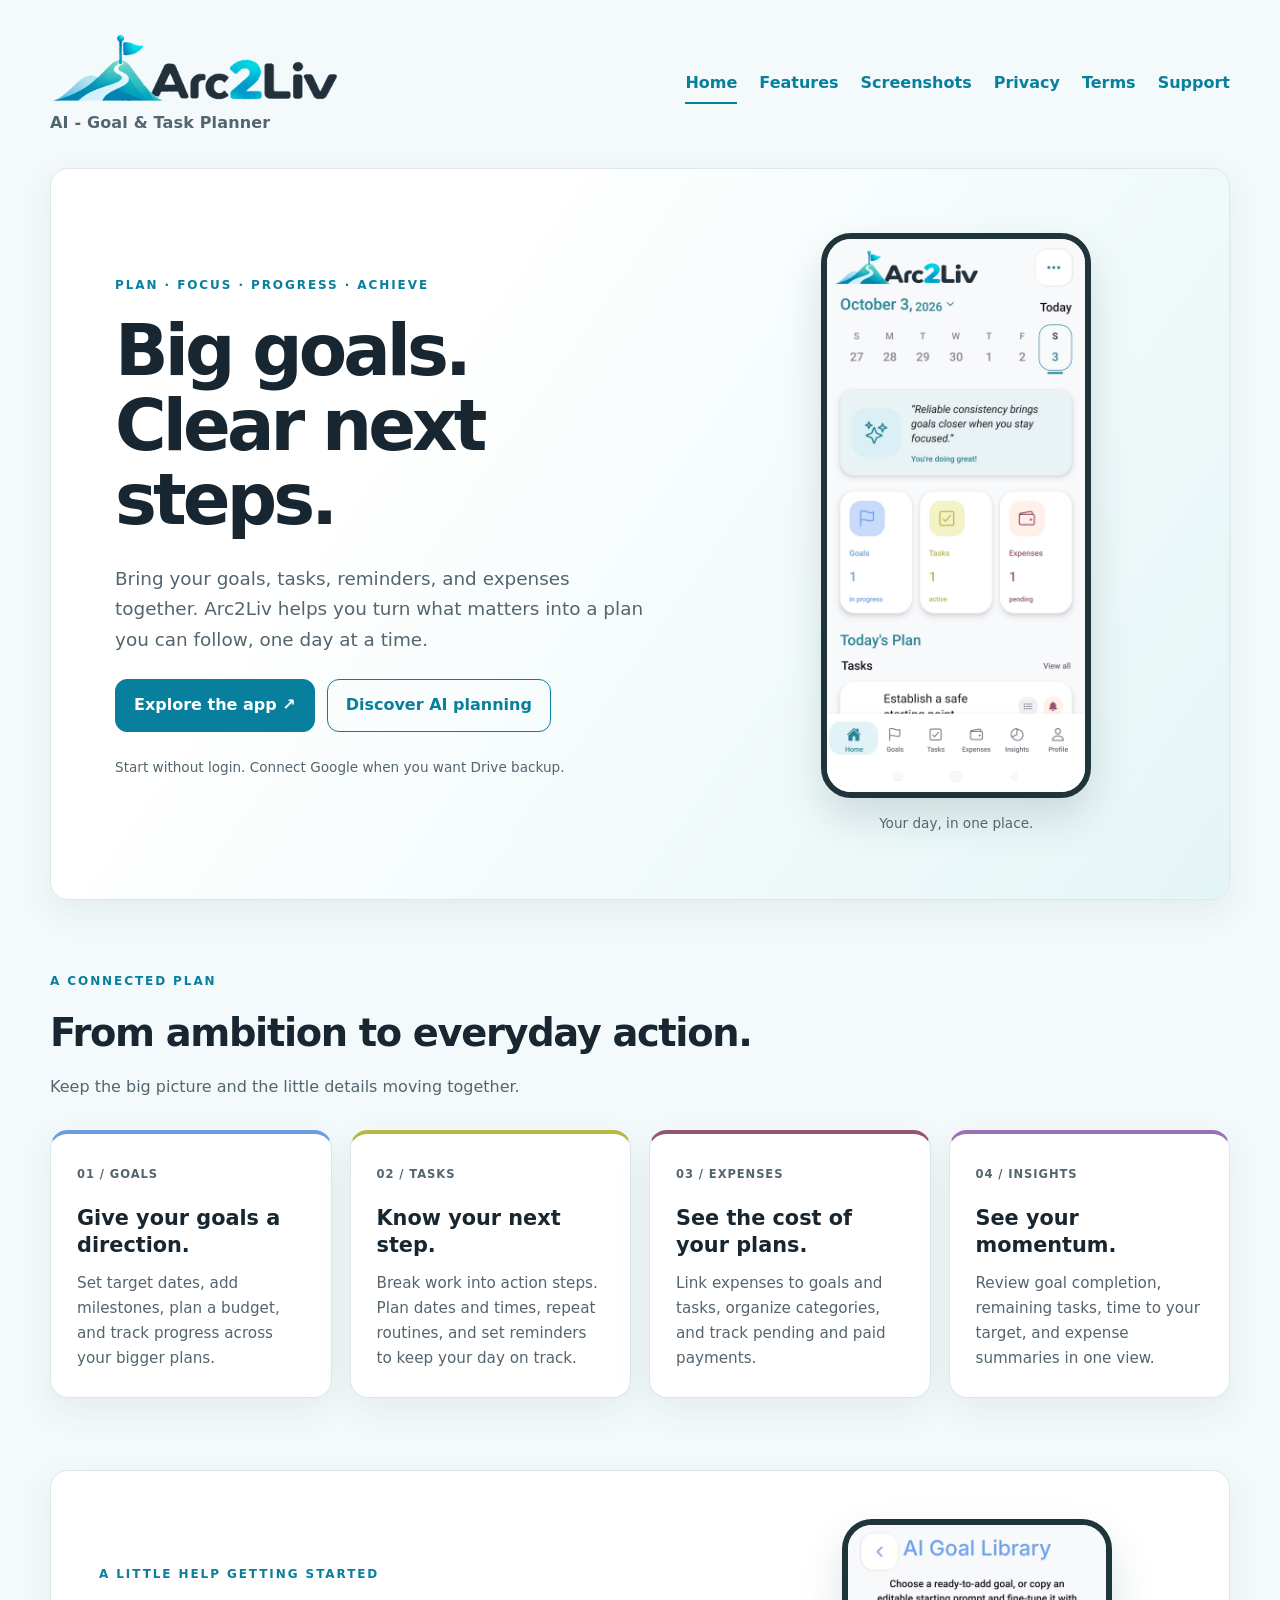
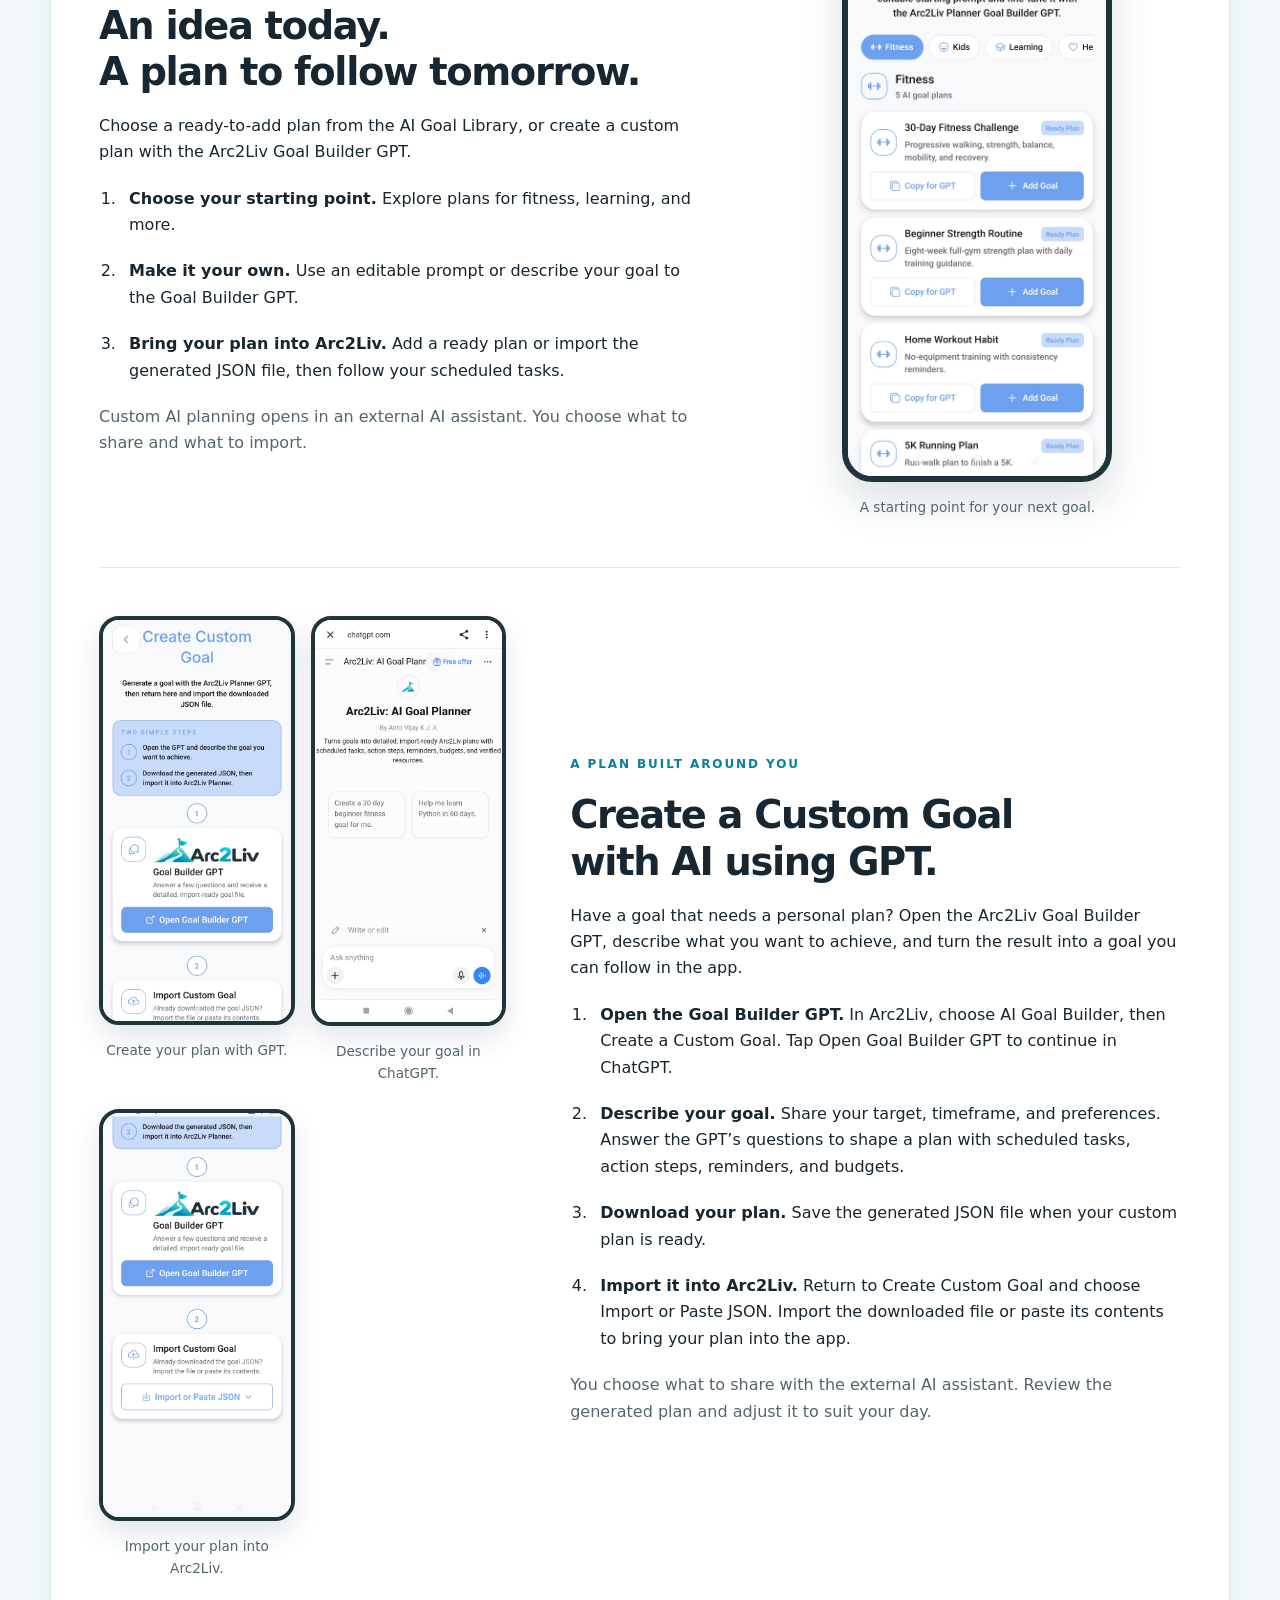
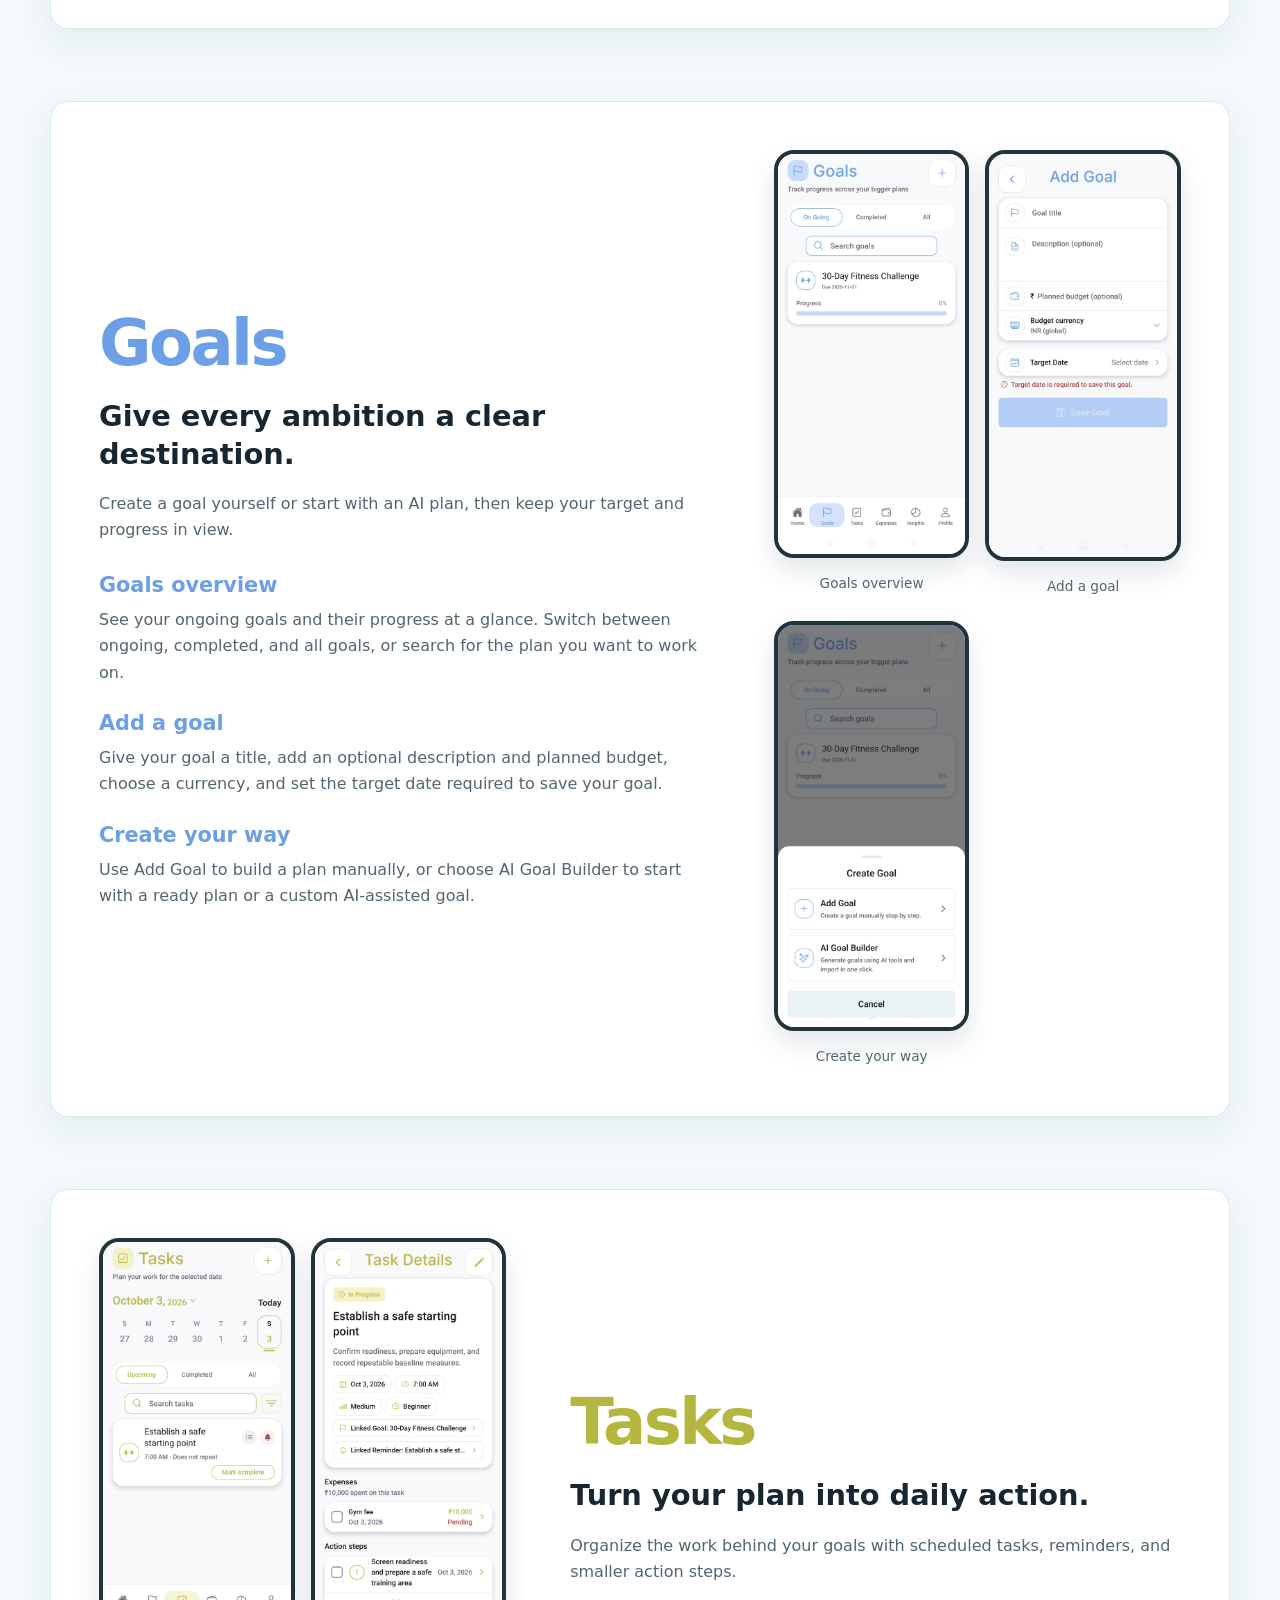
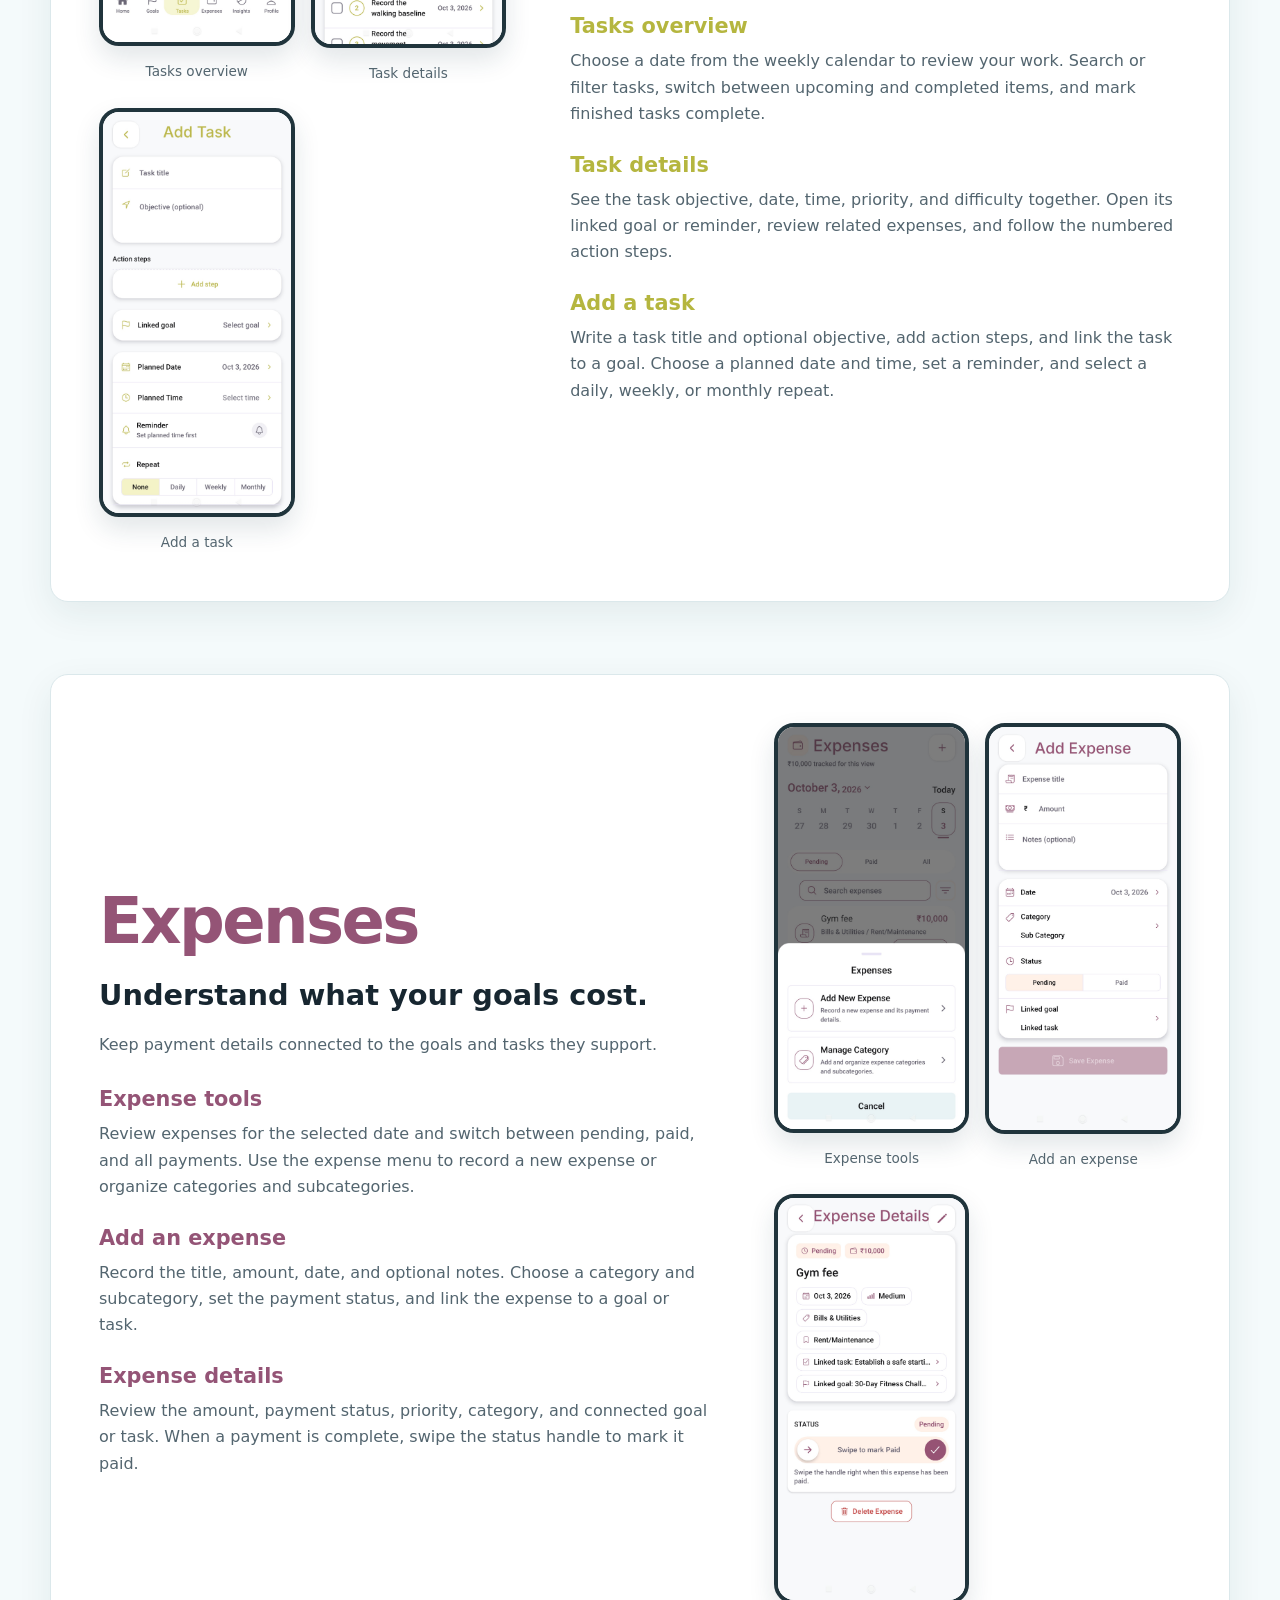
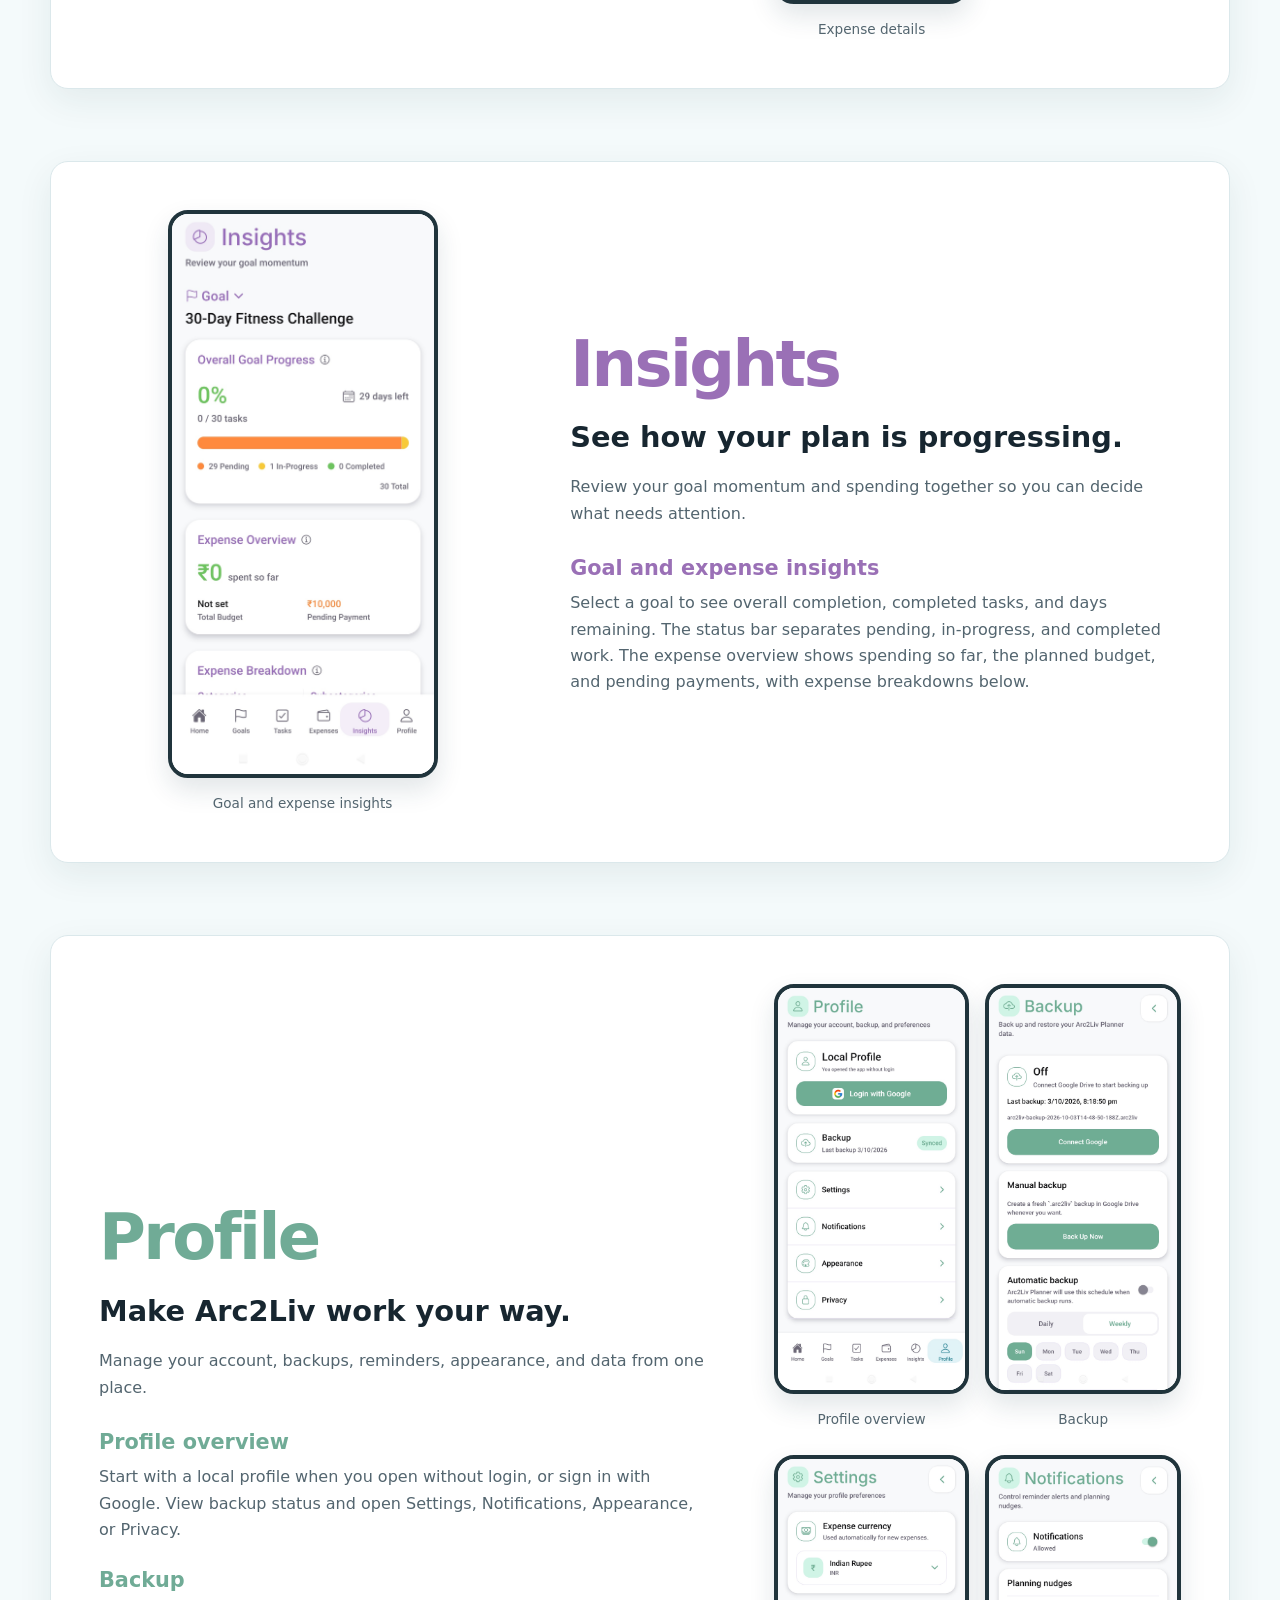
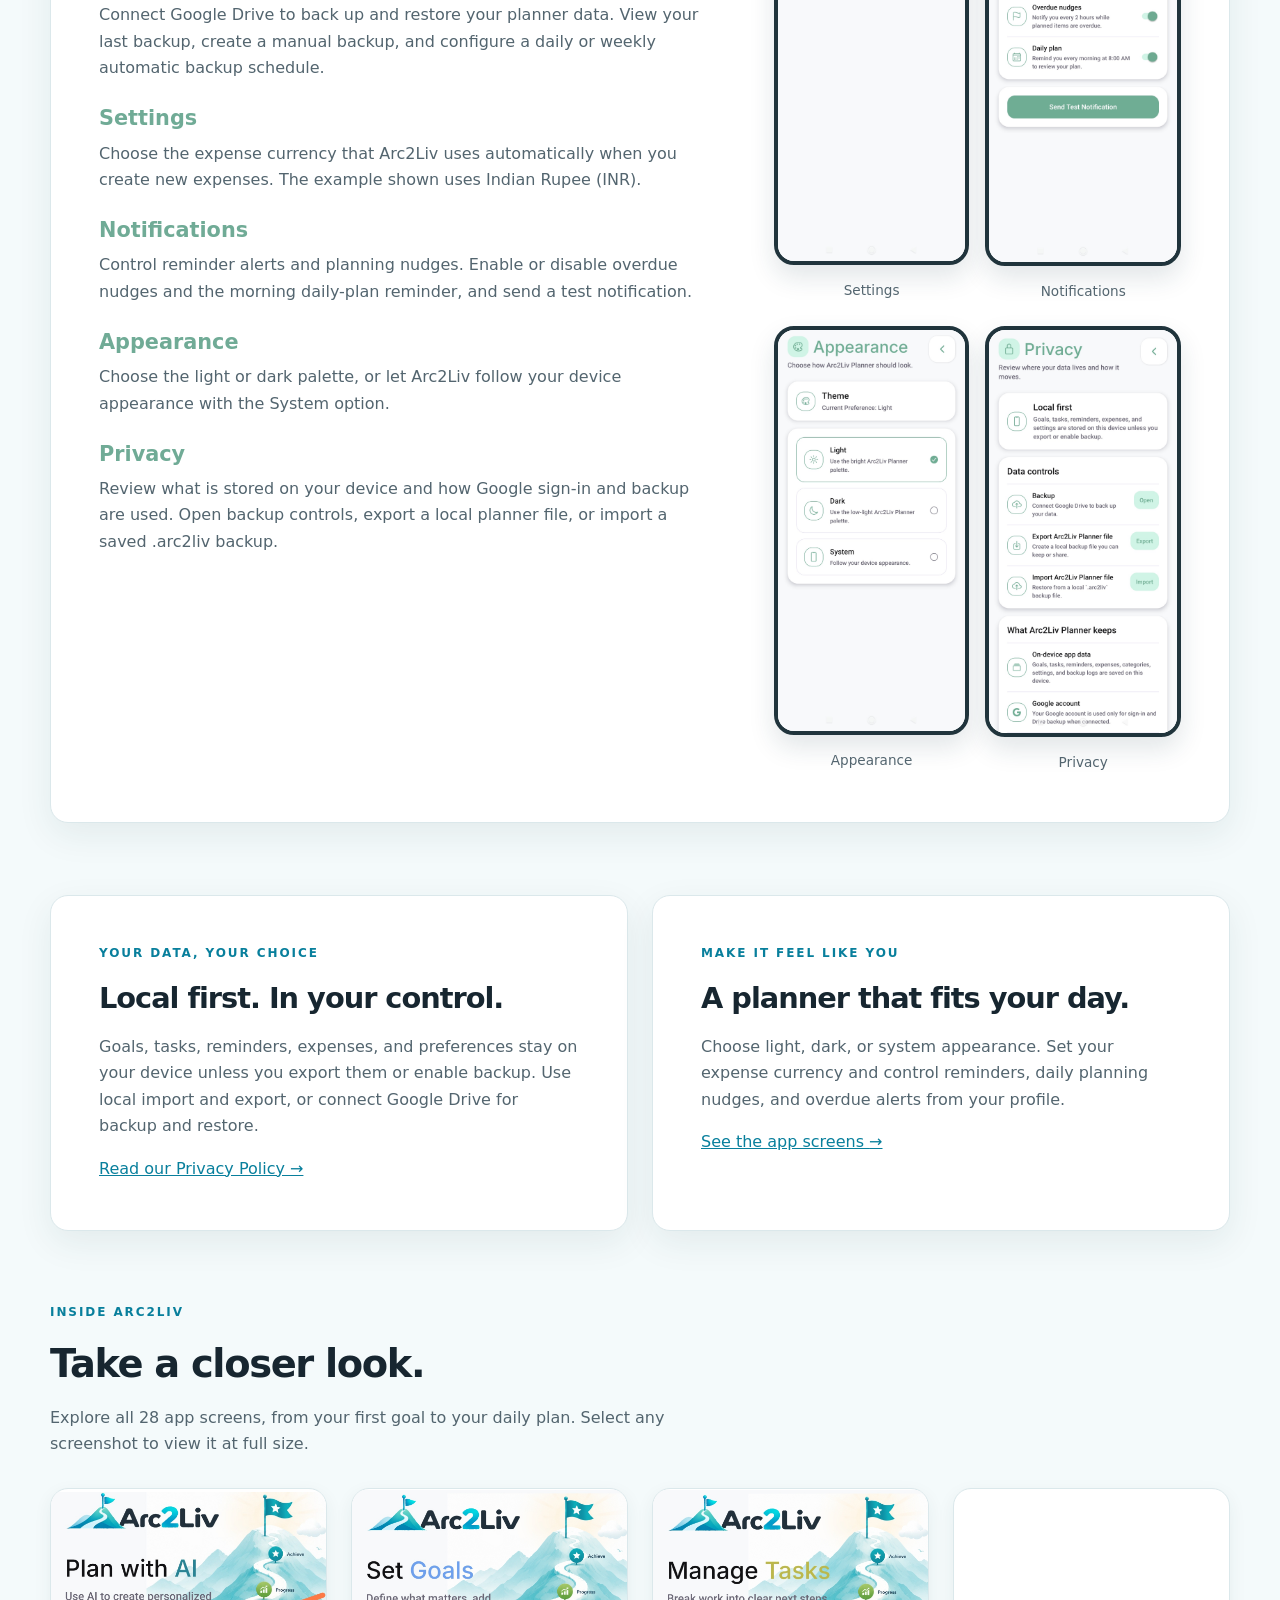
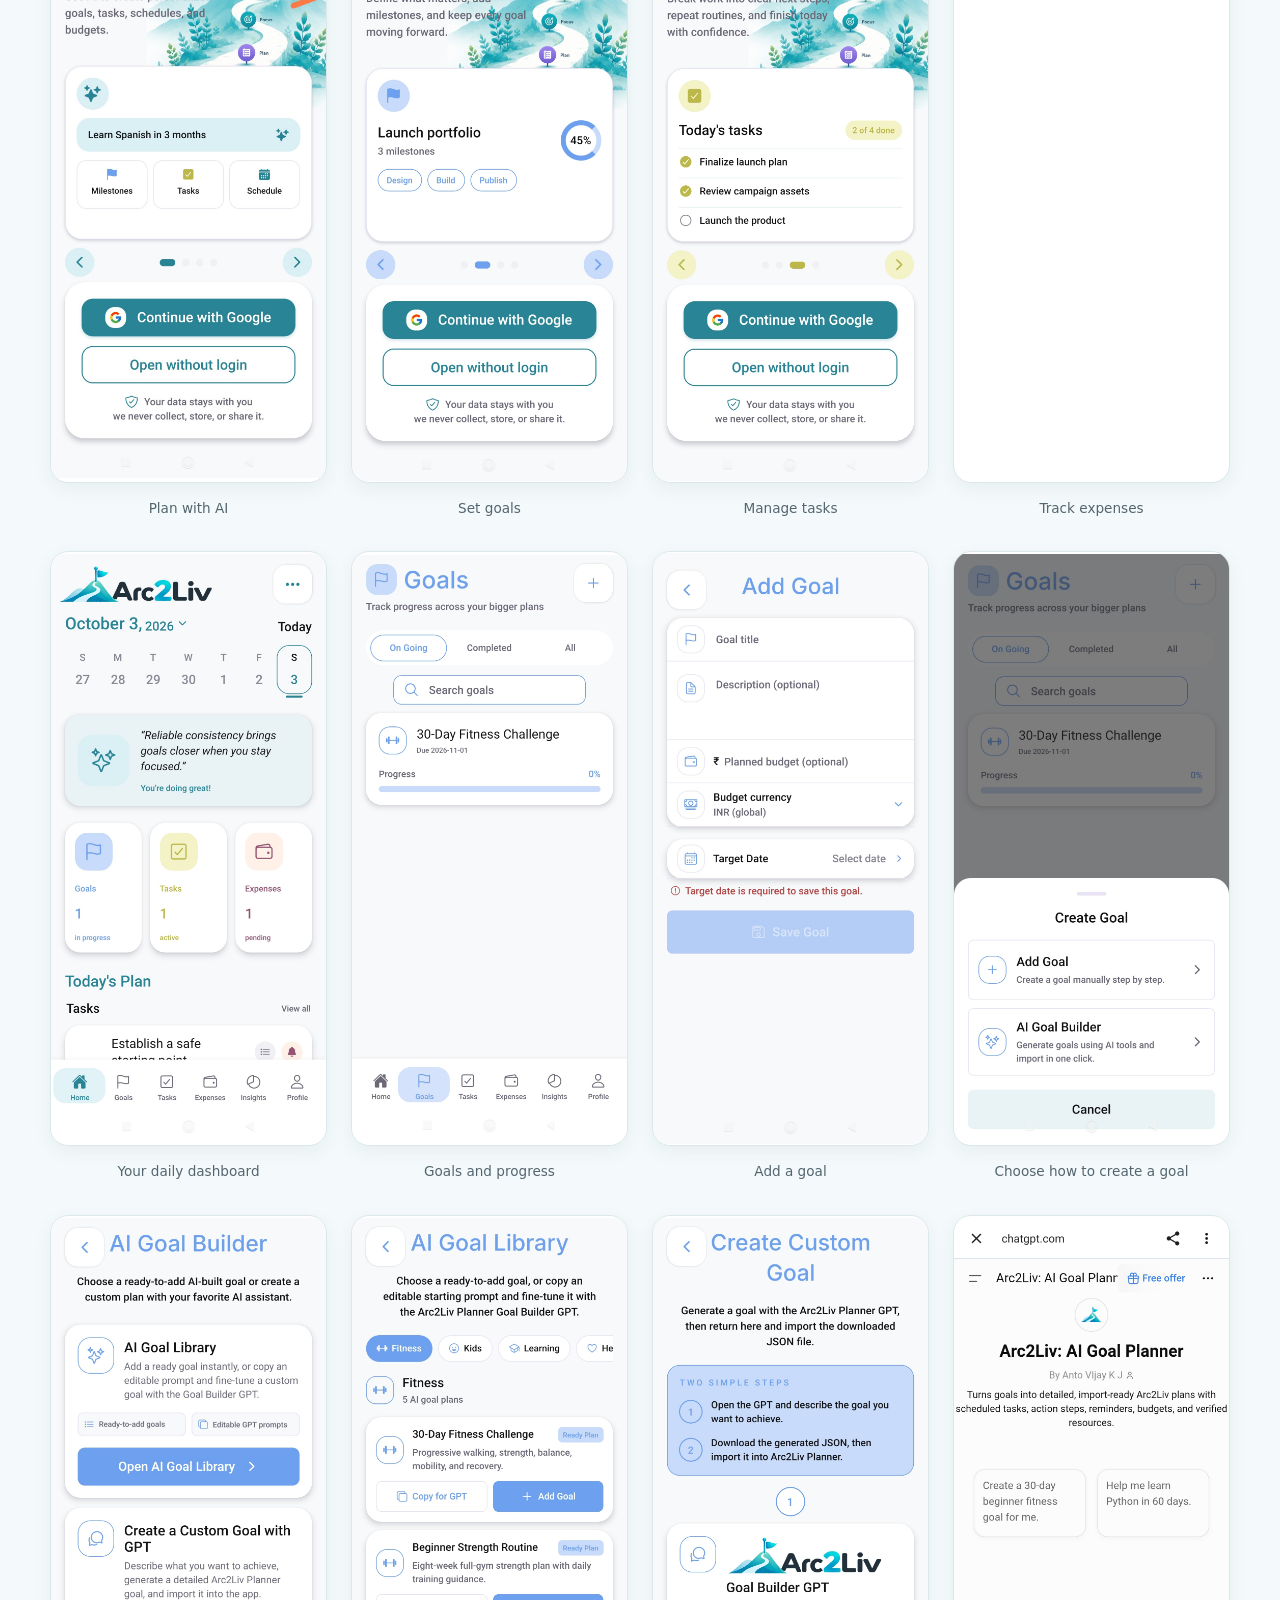
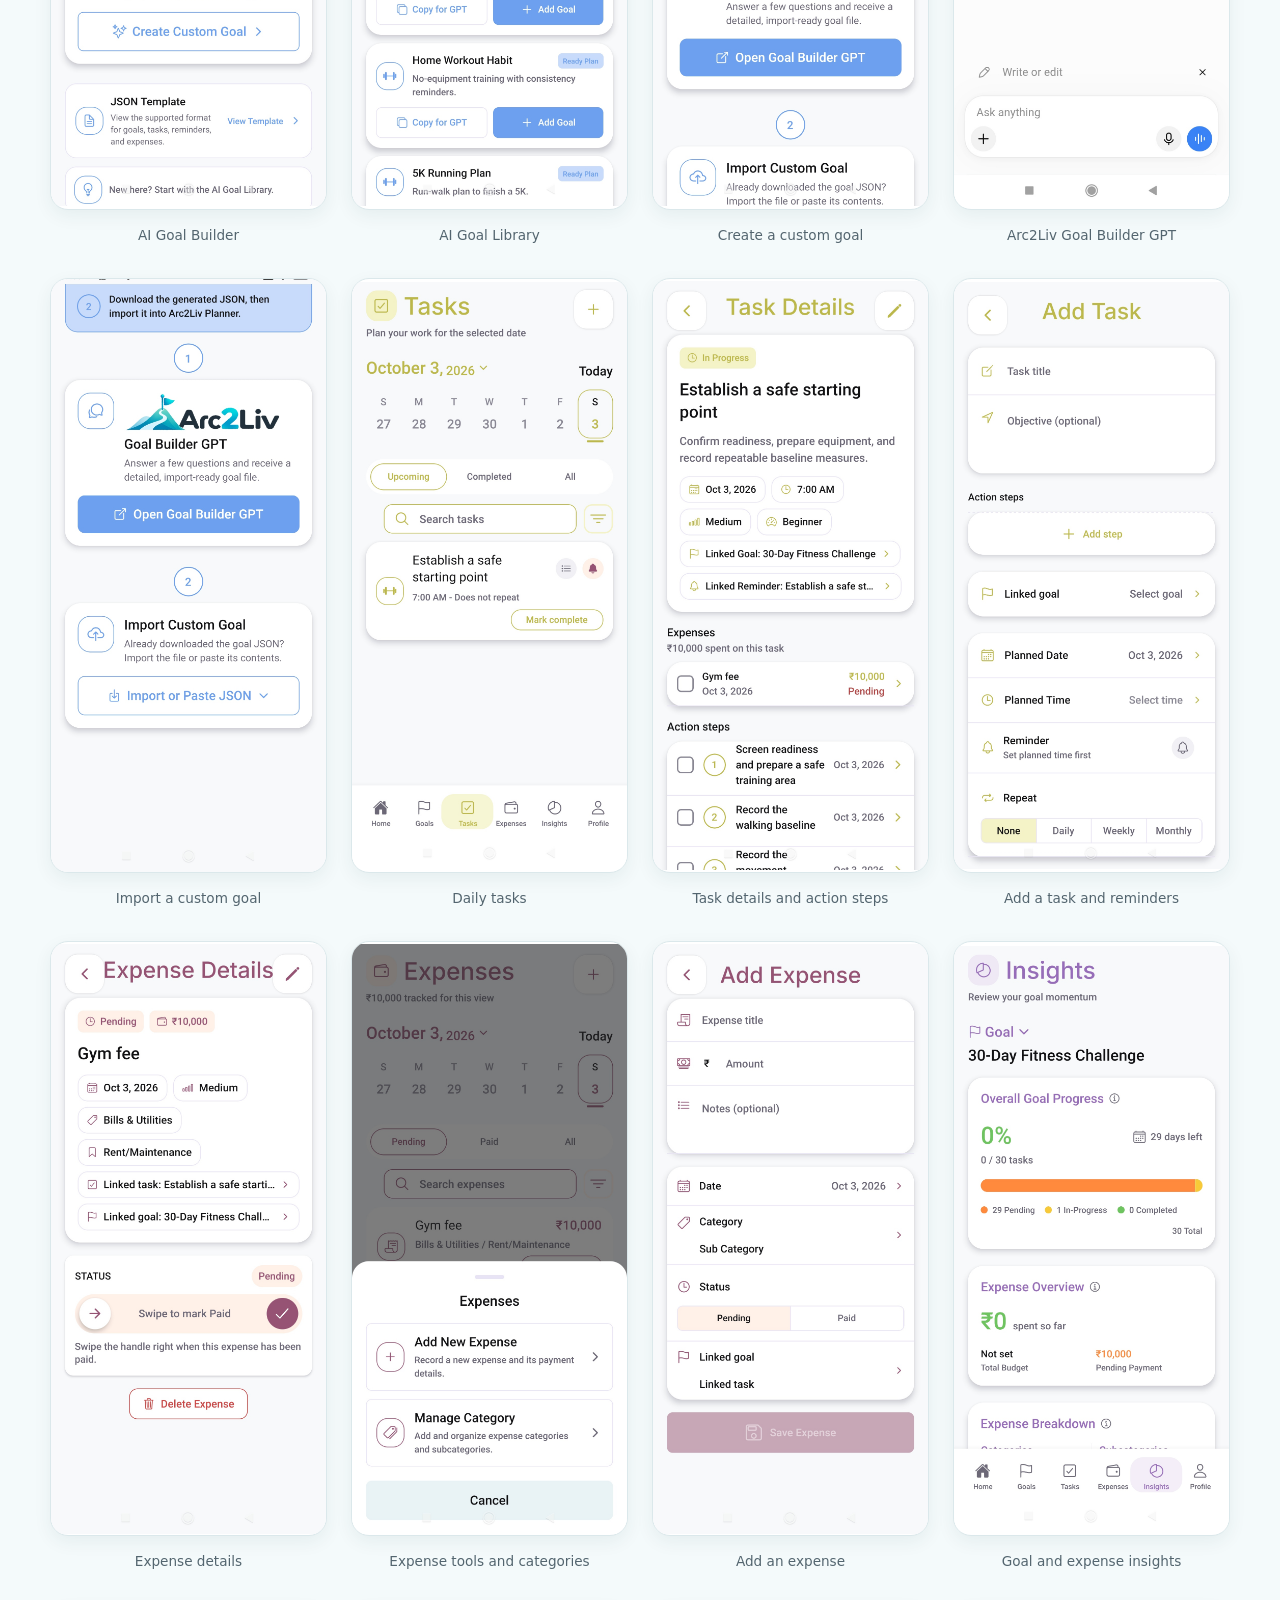
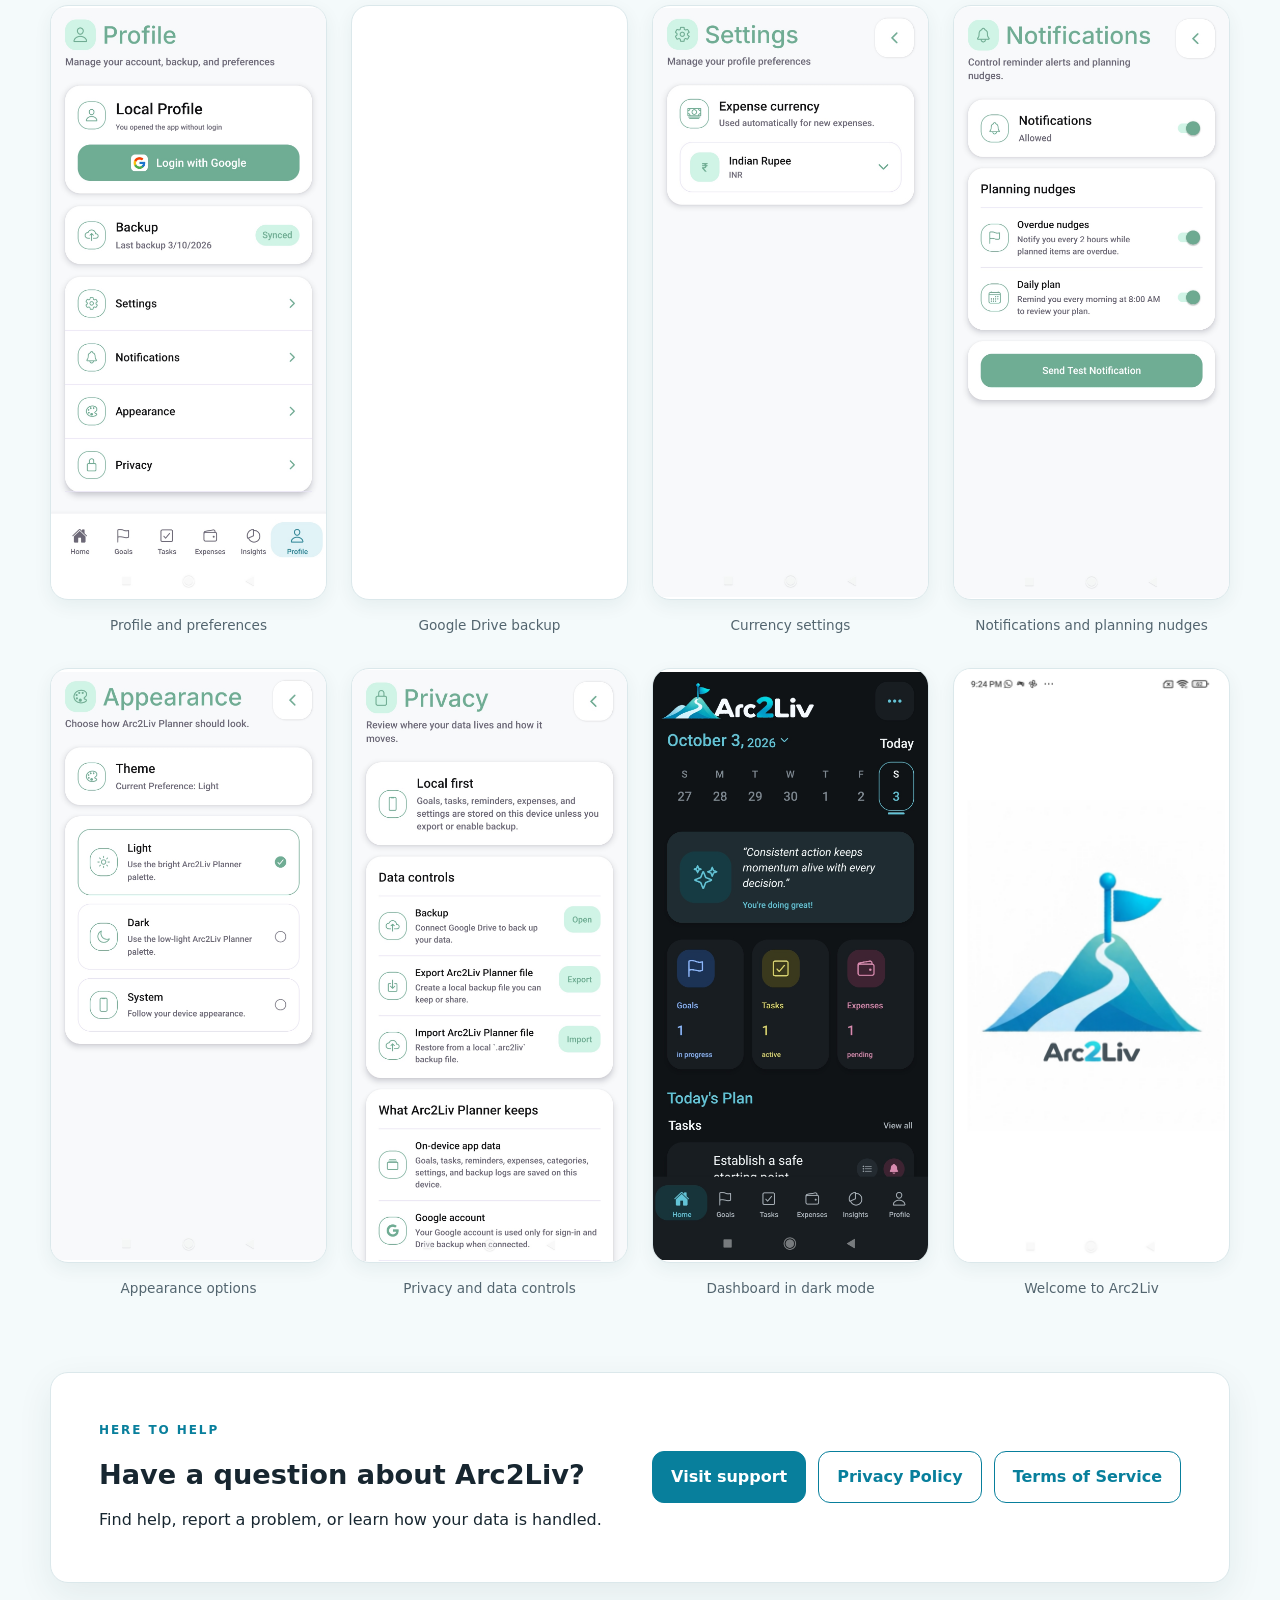
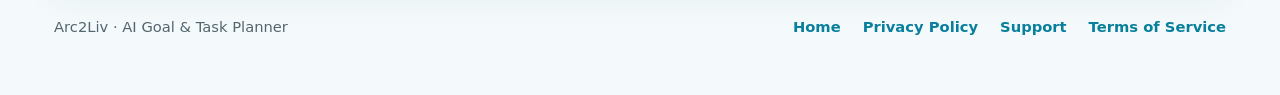
==== commit 5b0945ef: "Merge remote-tracking branch 'origin/main' into docs/support-email" ====
--- a/index.html
+++ b/index.html
@@ -6,28 +6,13 @@
   <meta name="description" content="Meet Arc2Liv: AI Goal Planner. Organize goals, daily tasks, reminders, and expenses with AI-assisted plans and local-first data controls.">
   <title>Arc2Liv | AI Goal &amp; Task Planner</title>
   <link rel="stylesheet" href="assets/site.css">
-  <script src="assets/navigation.js" defer></script>
 </head>
 <body class="home">
   <a class="skip-link" href="#main-content">Skip to content</a>
   <main id="main-content">
     <div class="home-header">
       <header class="brand"><a href="./" aria-label="Arc2Liv home"><img src="assets/arc2liv-logo.png" alt="Arc2Liv"><p>AI - Goal &amp; Task Planner</p></a></header>
-      <nav class="home-nav" aria-label="Main navigation">
-        <div class="home-menu-group">
-          <a href="./" aria-current="page">Home</a>
-          <details class="home-dropdown">
-            <summary aria-label="Home sections"><span aria-hidden="true">▾</span></summary>
-            <div class="home-dropdown-links">
-              <a href="#features">Features</a>
-              <a href="#screenshots">Screenshots</a>
-            </div>
-          </details>
-        </div>
-        <a href="privacy/">Privacy</a>
-        <a href="terms/">Terms</a>
-        <a href="support/">Support</a>
-      </nav>
+      <nav class="home-nav" aria-label="Main navigation"><a href="./" aria-current="page">Home</a><a href="#features">Features</a><a href="#screenshots">Screenshots</a><a href="privacy/">Privacy</a><a href="terms/">Terms</a><a href="support/">Support</a></nav>
     </div>
     <section class="card hero" aria-labelledby="hero-title">
       <div class="hero-copy">
--- a/assets/site.css
+++ b/assets/site.css
@@ -104,16 +104,3 @@
 .home-nav a[aria-current="page"] { border-bottom:2px solid var(--accent); }
 .info-page a:focus-visible { outline:3px solid var(--accent); outline-offset:5px; }
 @media (max-width:650px) { .info-page .home-header { flex-direction:column; gap:20px; } .info-page .home-nav { justify-content:flex-start; } }
-
-/* Home stays a direct link; the adjacent control opens section links. */
-.home-menu-group { display:flex; align-items:center; gap:4px; }
-.home-nav { align-items:center; }
-.home-dropdown { position:relative; }
-.home-dropdown summary { display:flex; align-items:center; justify-content:center; width:36px; height:36px; border:1px solid var(--line); border-radius:8px; color:var(--accent); background:var(--surface); cursor:pointer; list-style:none; }
-.home-dropdown summary::-webkit-details-marker { display:none; }
-.home-dropdown summary:focus-visible { outline:3px solid var(--accent); outline-offset:3px; }
-.home-dropdown summary:hover,.home-dropdown[open] summary { background:#e4f5f6; }
-.home-dropdown[open] summary span { transform:rotate(180deg); }
-.home-dropdown-links { position:absolute; top:calc(100% + 8px); left:0; z-index:10; min-width:170px; padding:8px; border:1px solid var(--line); border-radius:12px; background:var(--surface); box-shadow:0 12px 30px rgba(22,61,70,.14); }
-.home-dropdown-links a { display:block; padding:10px 12px; border-radius:6px; }
-.home-dropdown-links a:hover { background:var(--page); }
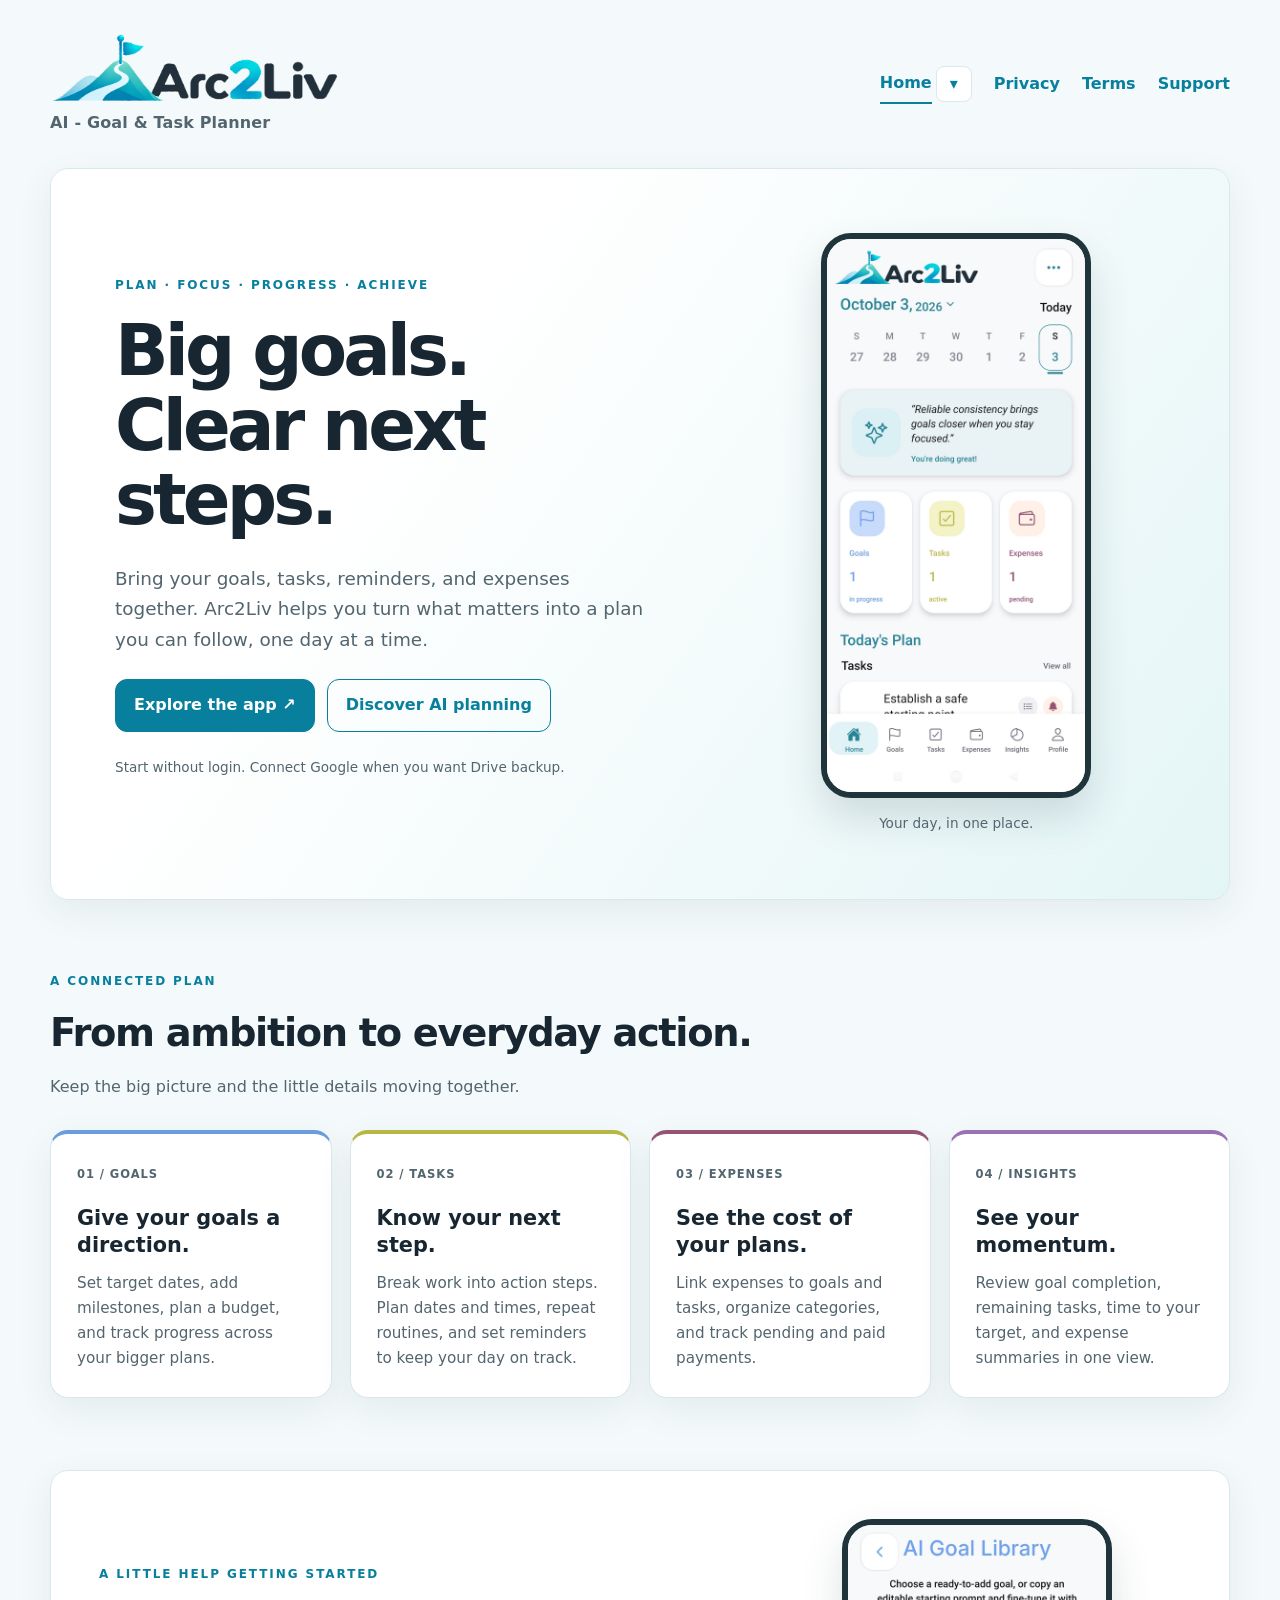
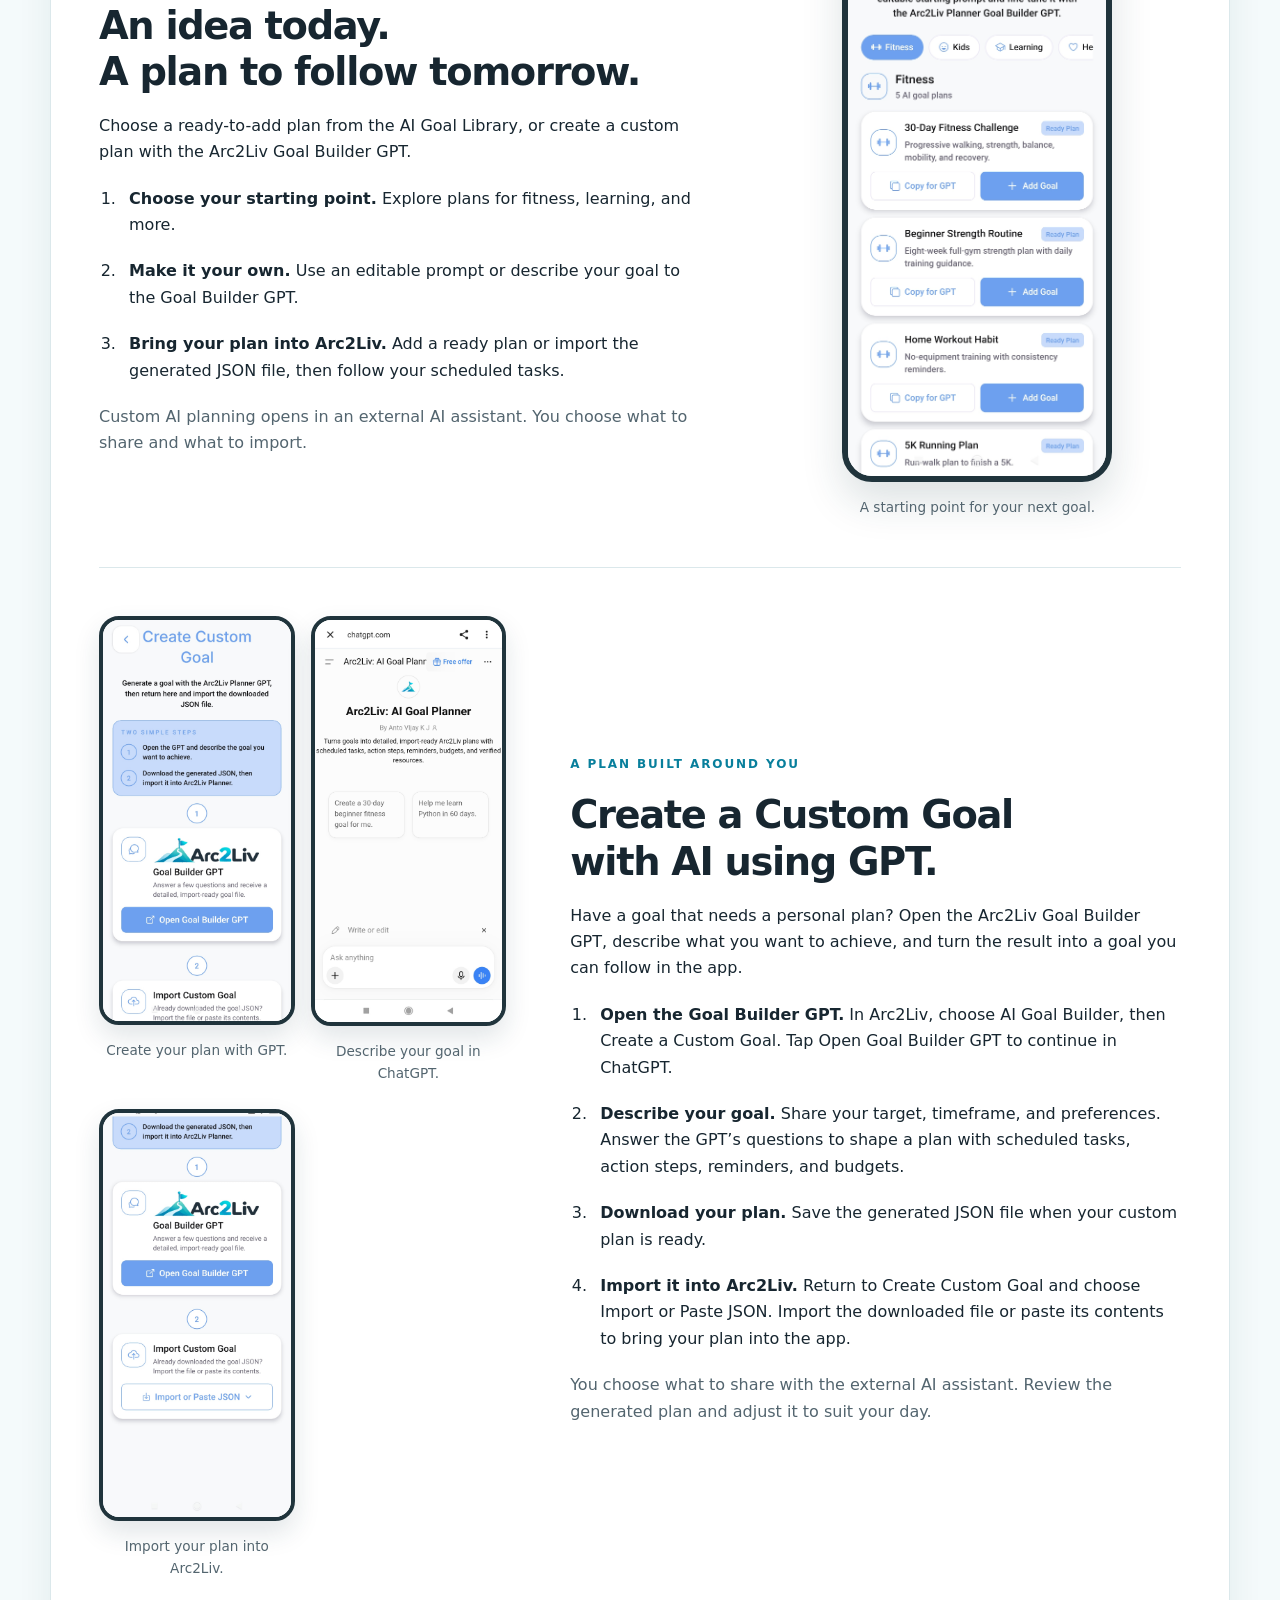
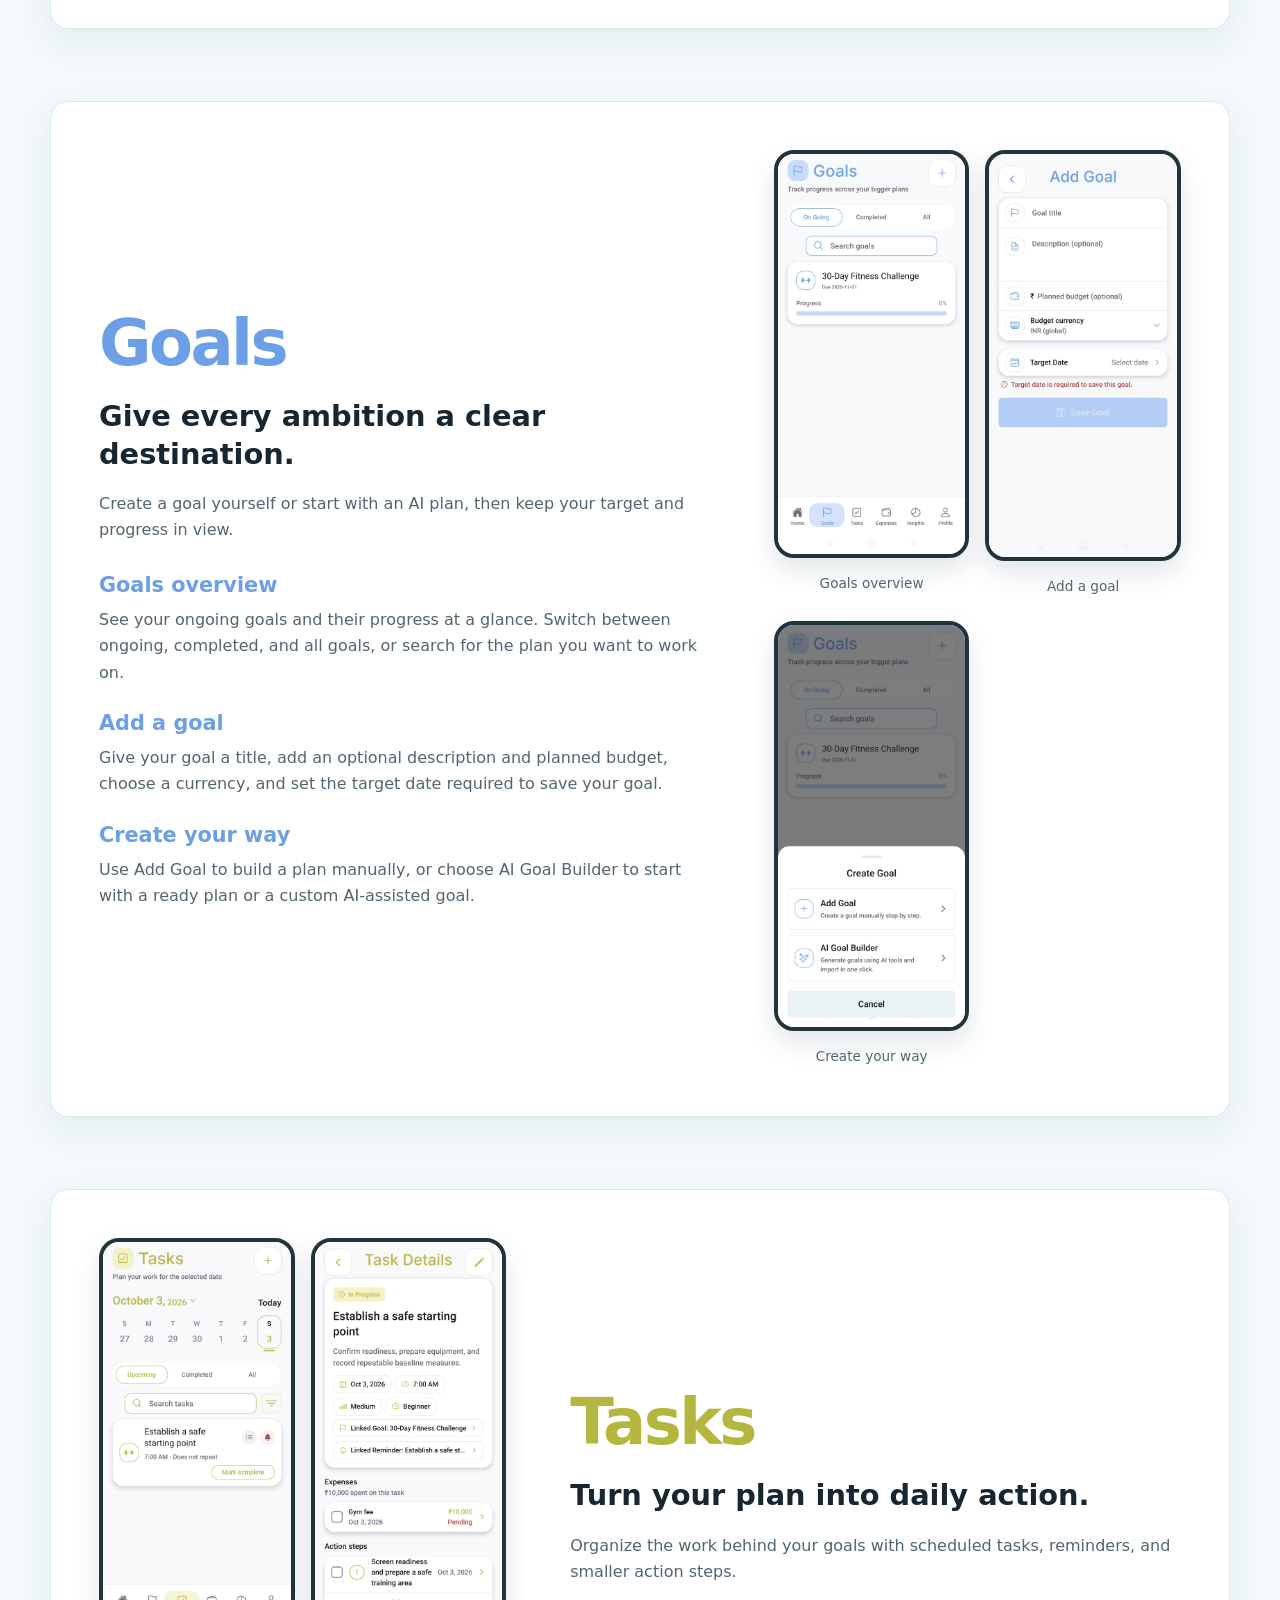
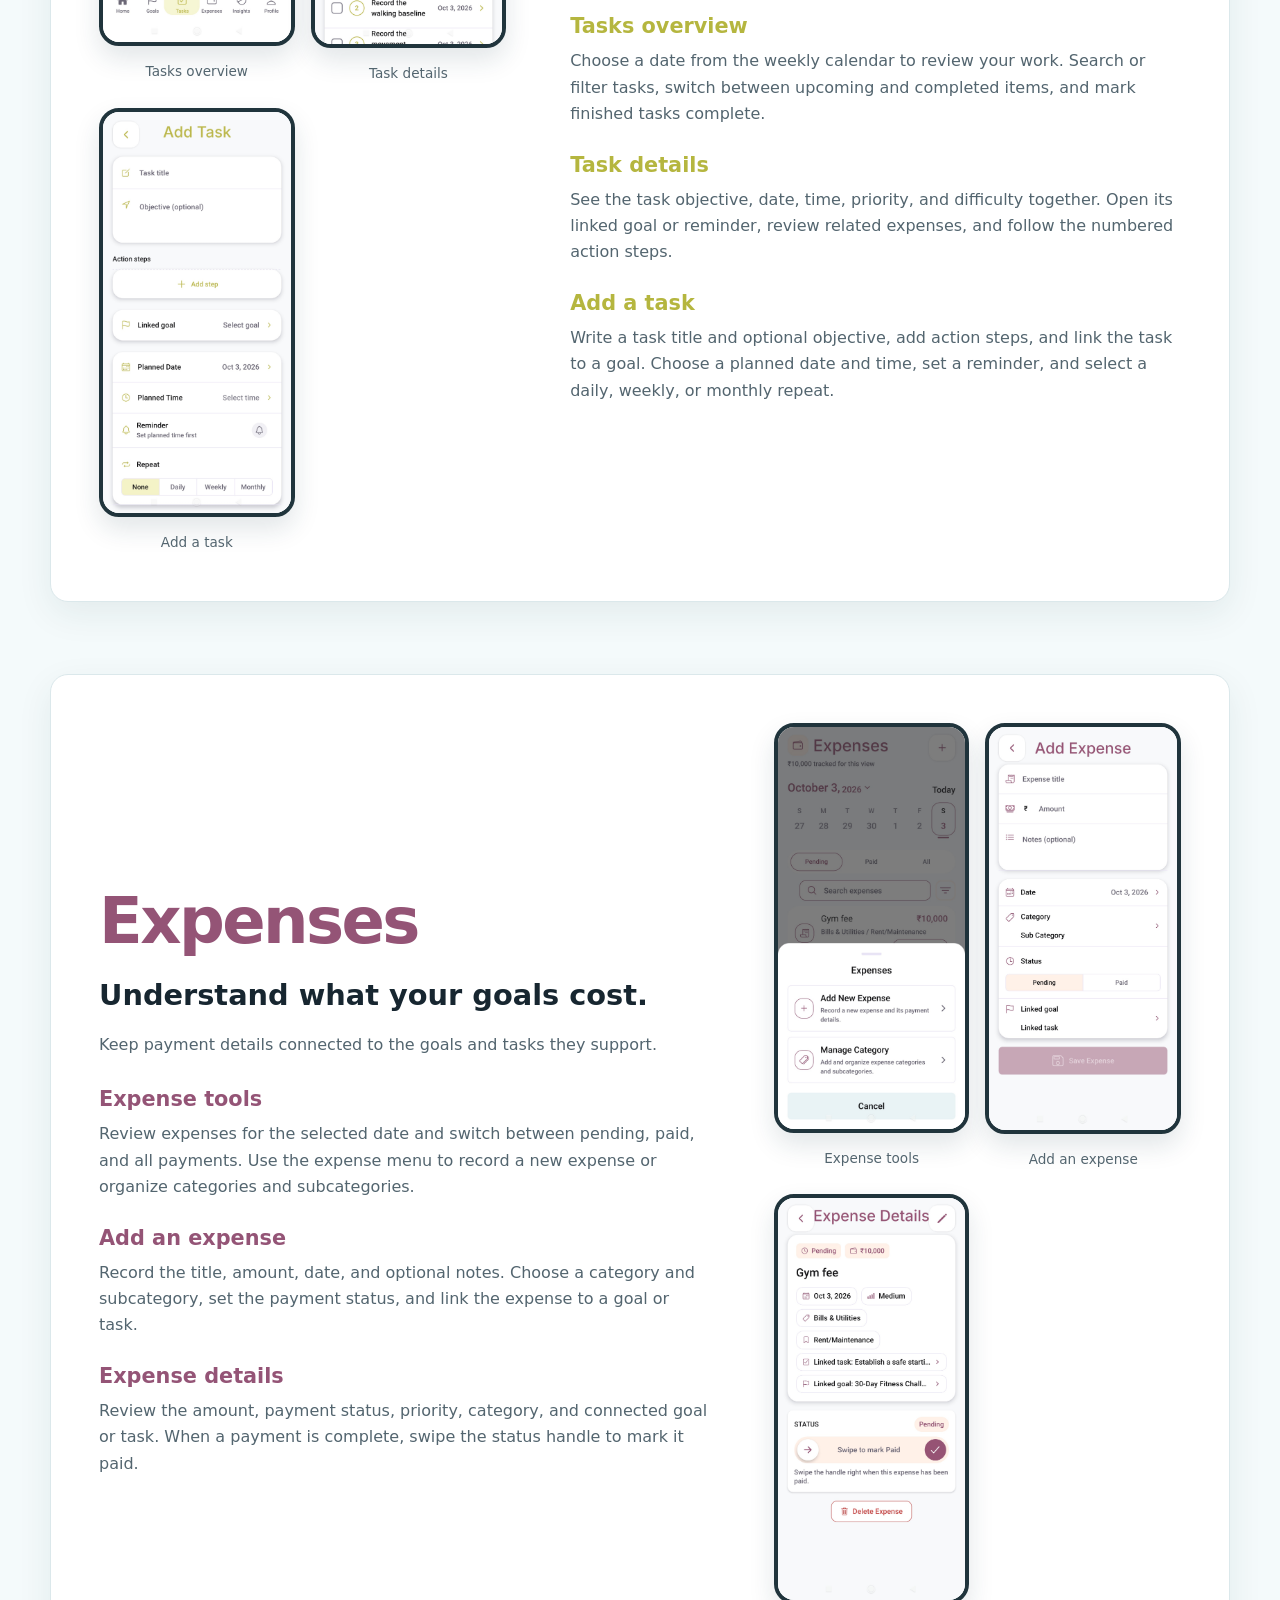
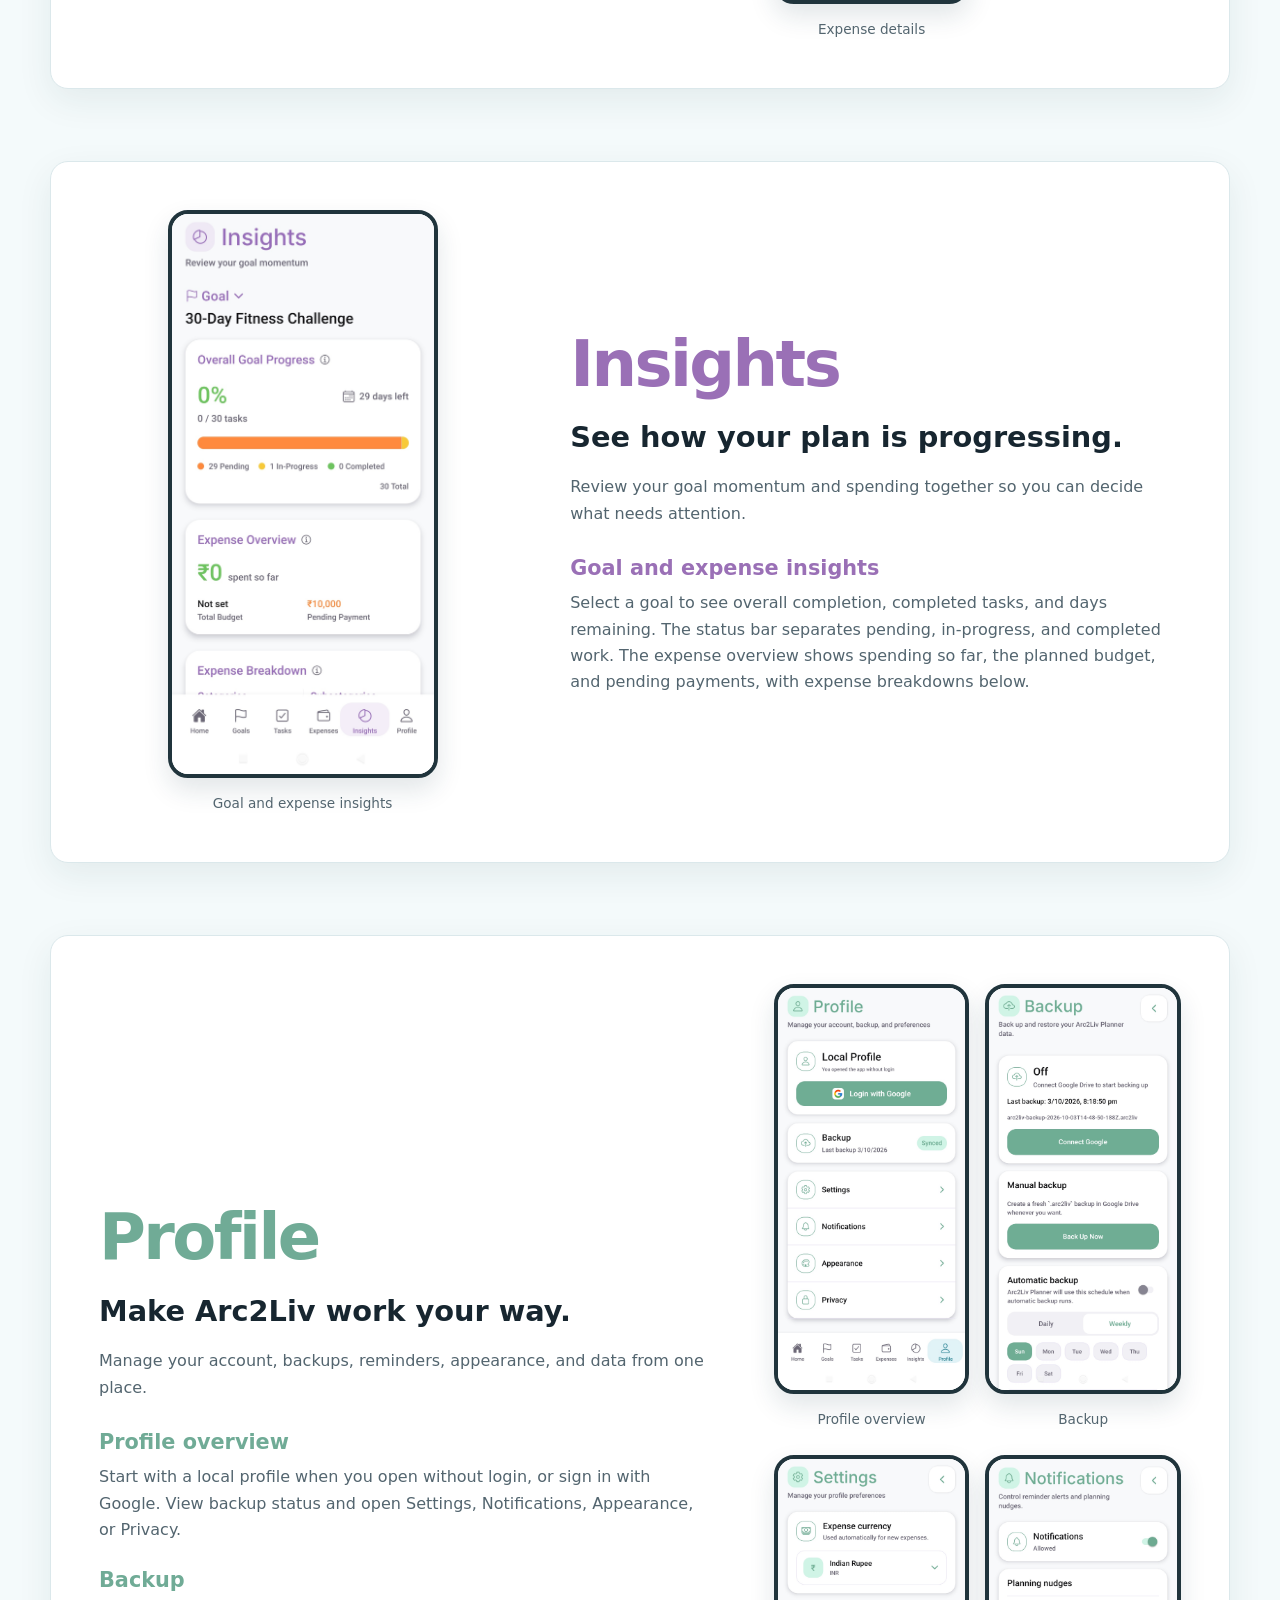
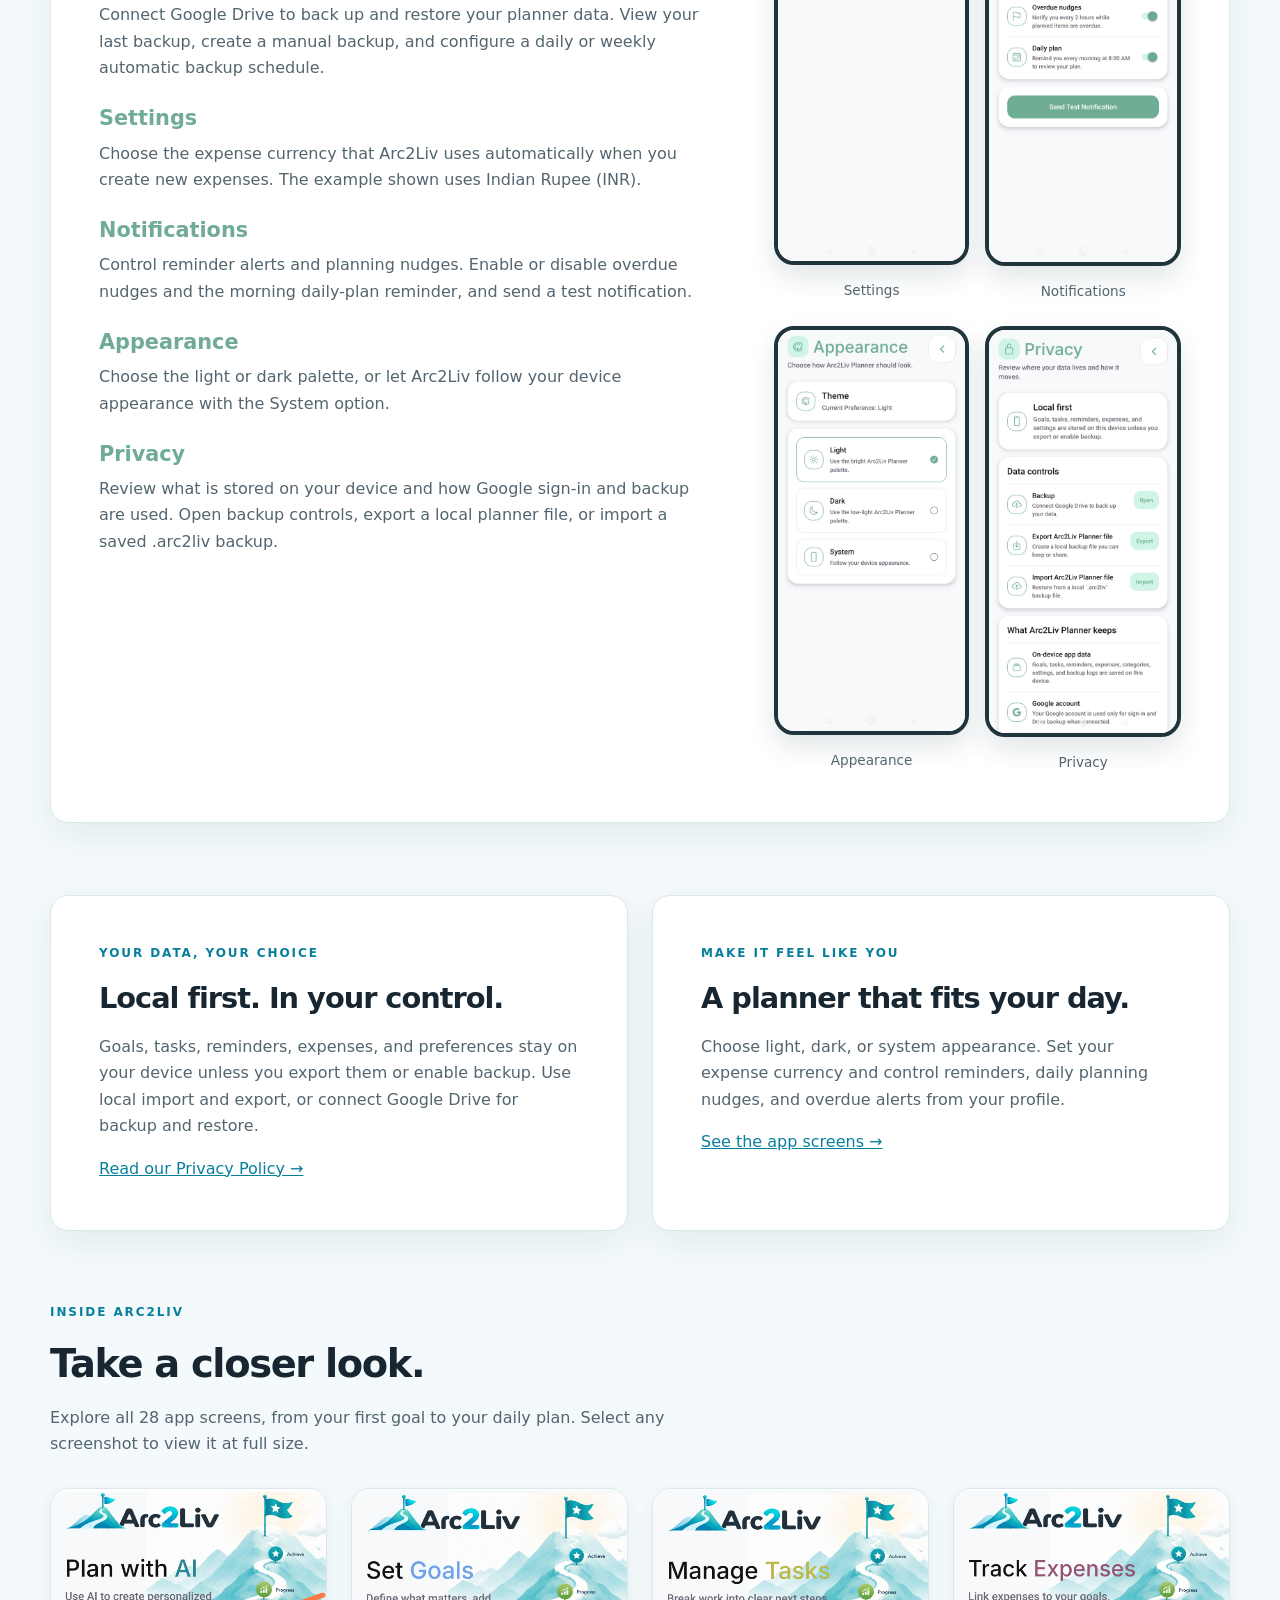
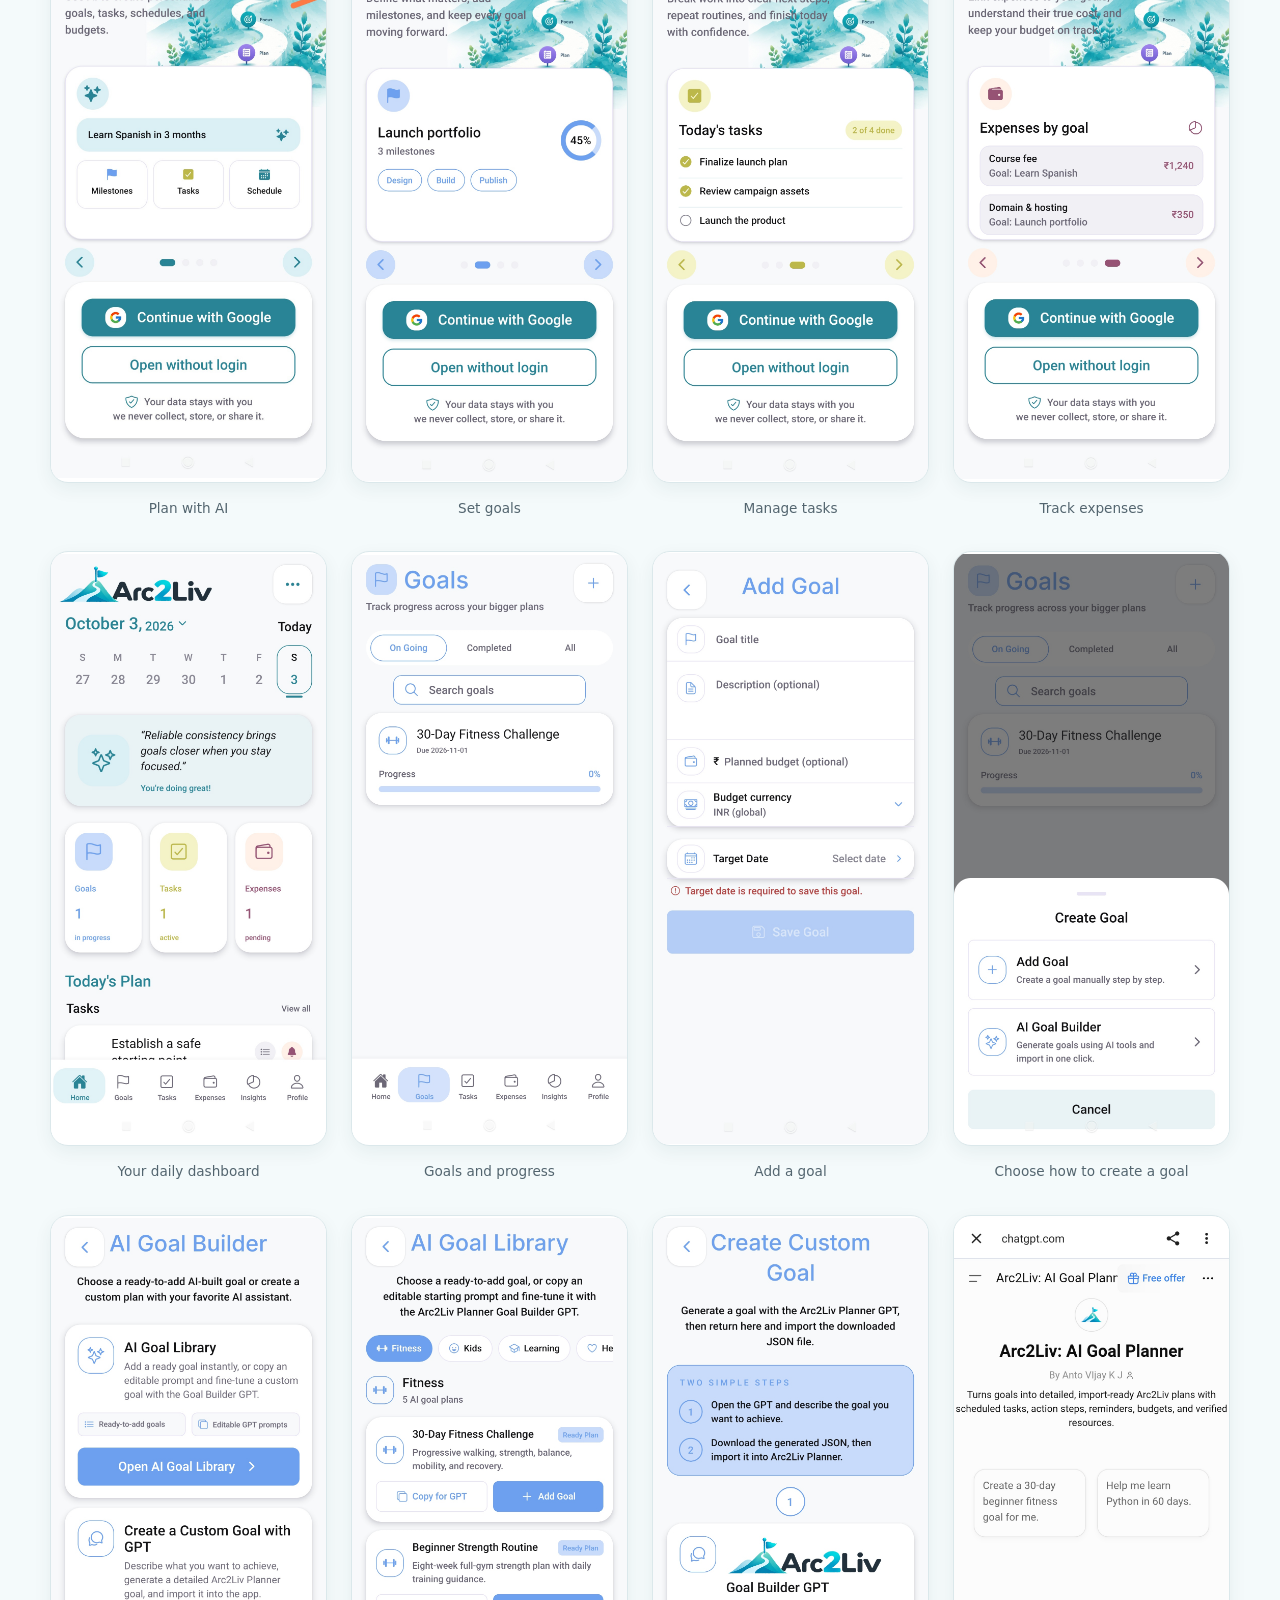
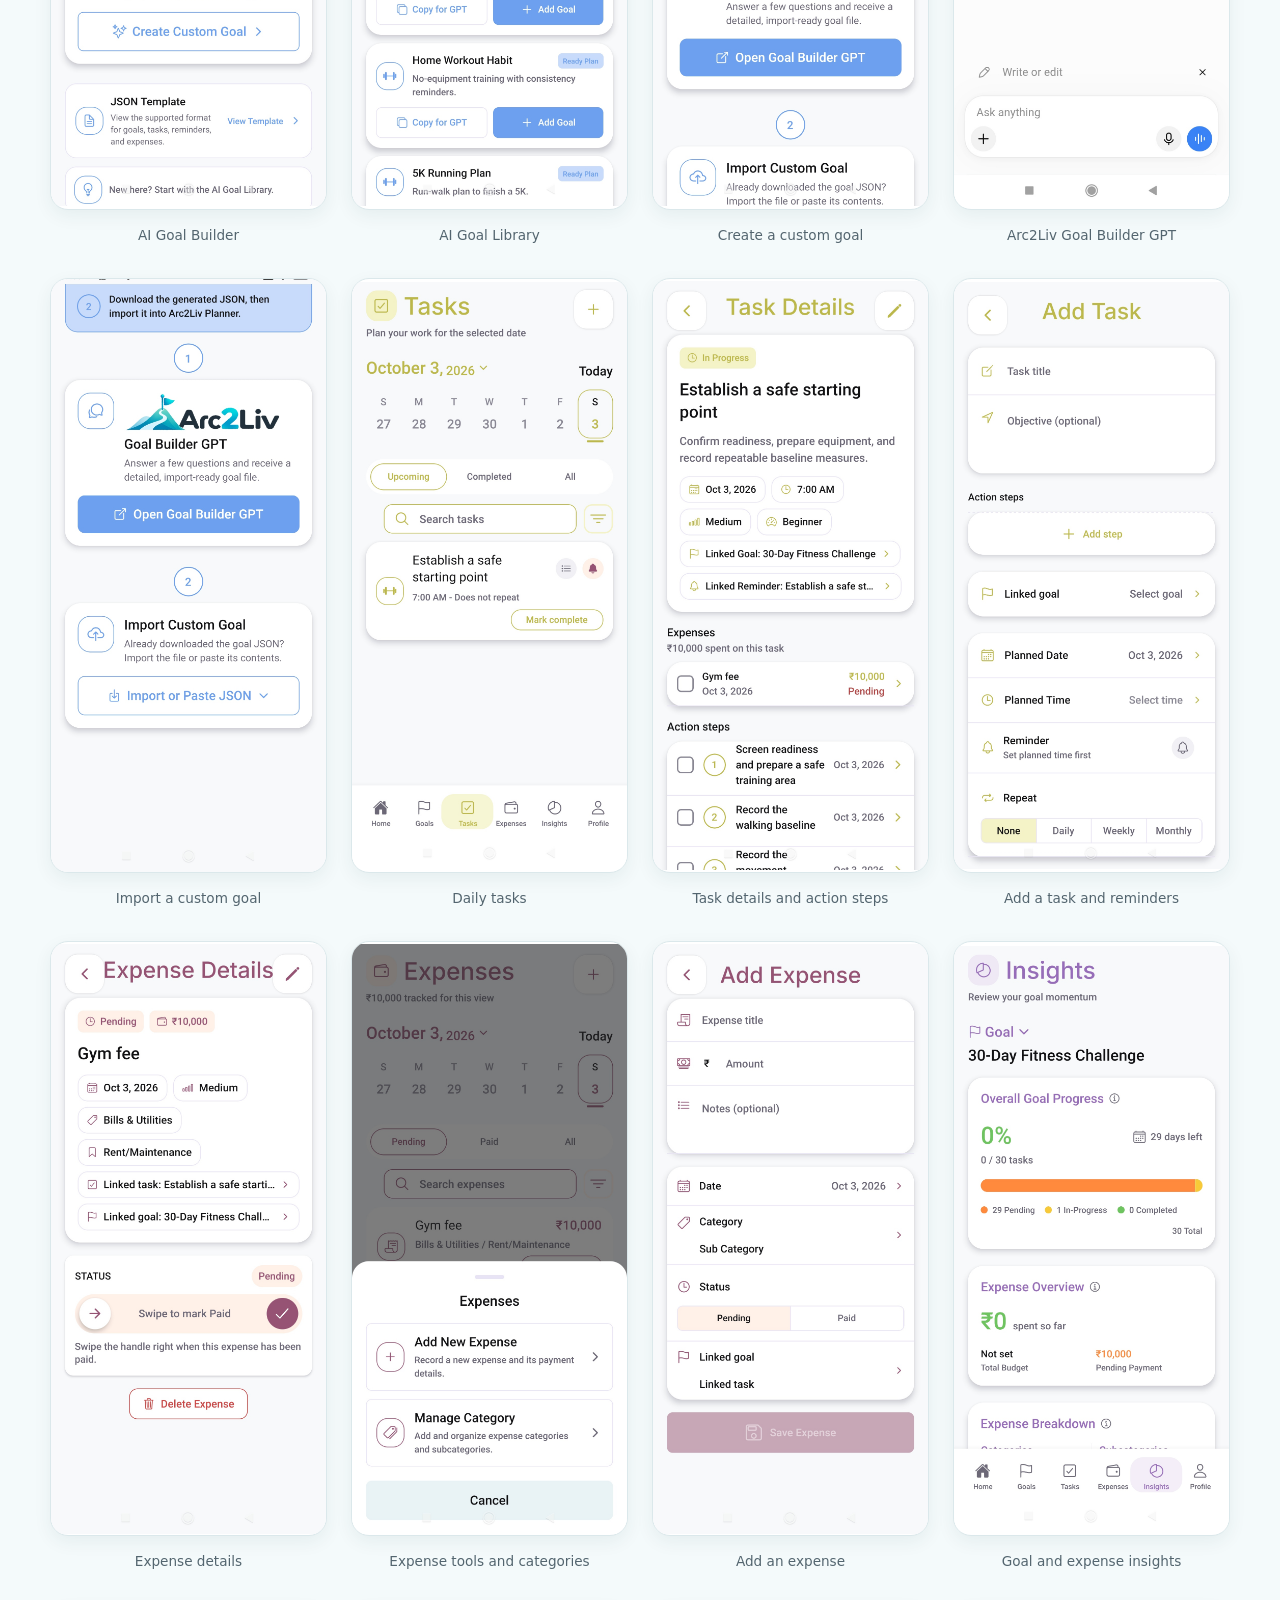
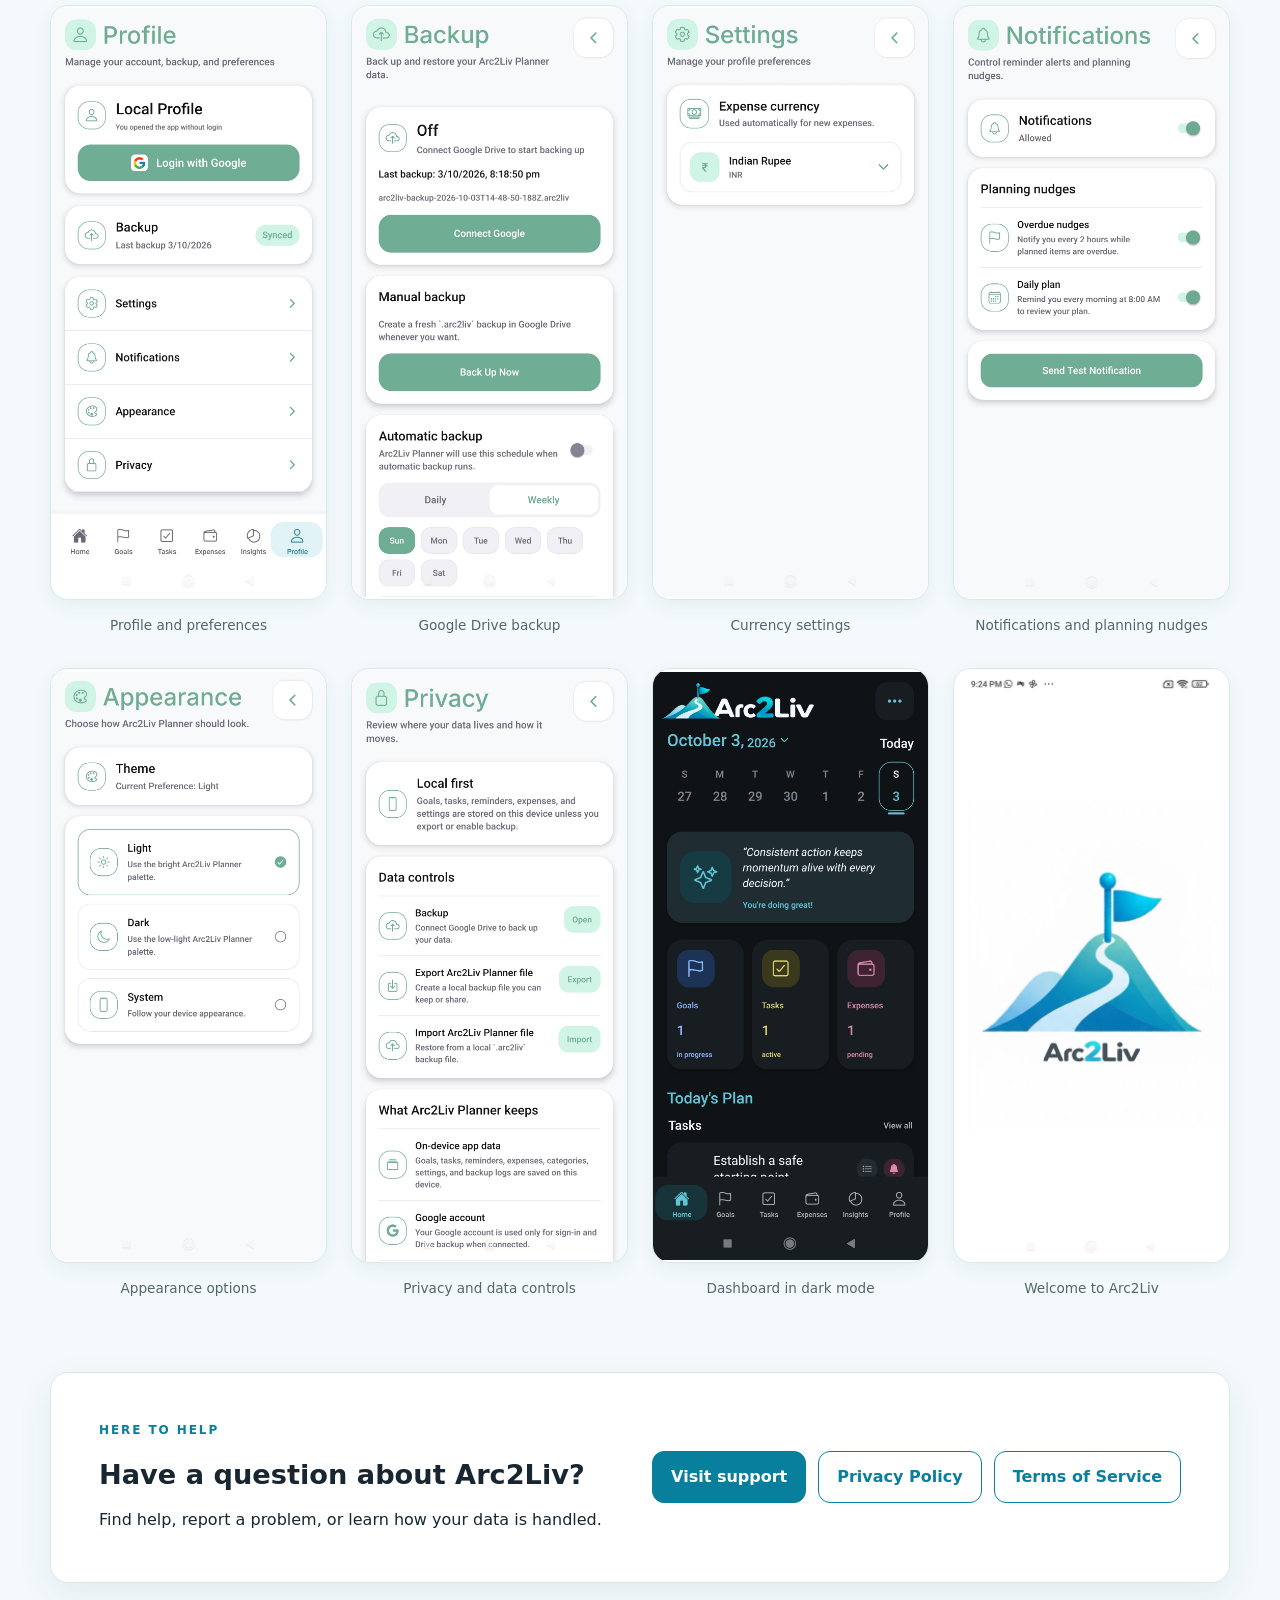
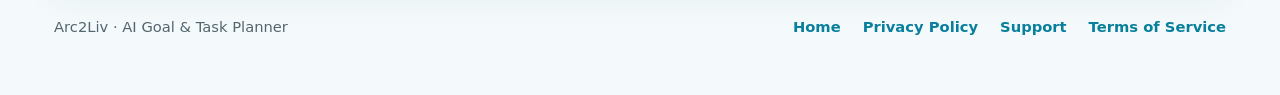
==== commit dc73fd7e: "Group home sections under a separate dropdown control (#6) Co-authored-by: Anto Vijay <antovijay@Ant" ====
--- a/index.html
+++ b/index.html
@@ -6,13 +6,28 @@
   <meta name="description" content="Meet Arc2Liv: AI Goal Planner. Organize goals, daily tasks, reminders, and expenses with AI-assisted plans and local-first data controls.">
   <title>Arc2Liv | AI Goal &amp; Task Planner</title>
   <link rel="stylesheet" href="assets/site.css">
+  <script src="assets/navigation.js" defer></script>
 </head>
 <body class="home">
   <a class="skip-link" href="#main-content">Skip to content</a>
   <main id="main-content">
     <div class="home-header">
       <header class="brand"><a href="./" aria-label="Arc2Liv home"><img src="assets/arc2liv-logo.png" alt="Arc2Liv"><p>AI - Goal &amp; Task Planner</p></a></header>
-      <nav class="home-nav" aria-label="Main navigation"><a href="./" aria-current="page">Home</a><a href="#features">Features</a><a href="#screenshots">Screenshots</a><a href="privacy/">Privacy</a><a href="terms/">Terms</a><a href="support/">Support</a></nav>
+      <nav class="home-nav" aria-label="Main navigation">
+        <div class="home-menu-group">
+          <a href="./" aria-current="page">Home</a>
+          <details class="home-dropdown">
+            <summary aria-label="Home sections"><span aria-hidden="true">▾</span></summary>
+            <div class="home-dropdown-links">
+              <a href="#features">Features</a>
+              <a href="#screenshots">Screenshots</a>
+            </div>
+          </details>
+        </div>
+        <a href="privacy/">Privacy</a>
+        <a href="terms/">Terms</a>
+        <a href="support/">Support</a>
+      </nav>
     </div>
     <section class="card hero" aria-labelledby="hero-title">
       <div class="hero-copy">
--- a/assets/site.css
+++ b/assets/site.css
@@ -104,3 +104,16 @@
 .home-nav a[aria-current="page"] { border-bottom:2px solid var(--accent); }
 .info-page a:focus-visible { outline:3px solid var(--accent); outline-offset:5px; }
 @media (max-width:650px) { .info-page .home-header { flex-direction:column; gap:20px; } .info-page .home-nav { justify-content:flex-start; } }
+
+/* Home stays a direct link; the adjacent control opens section links. */
+.home-menu-group { display:flex; align-items:center; gap:4px; }
+.home-nav { align-items:center; }
+.home-dropdown { position:relative; }
+.home-dropdown summary { display:flex; align-items:center; justify-content:center; width:36px; height:36px; border:1px solid var(--line); border-radius:8px; color:var(--accent); background:var(--surface); cursor:pointer; list-style:none; }
+.home-dropdown summary::-webkit-details-marker { display:none; }
+.home-dropdown summary:focus-visible { outline:3px solid var(--accent); outline-offset:3px; }
+.home-dropdown summary:hover,.home-dropdown[open] summary { background:#e4f5f6; }
+.home-dropdown[open] summary span { transform:rotate(180deg); }
+.home-dropdown-links { position:absolute; top:calc(100% + 8px); left:0; z-index:10; min-width:170px; padding:8px; border:1px solid var(--line); border-radius:12px; background:var(--surface); box-shadow:0 12px 30px rgba(22,61,70,.14); }
+.home-dropdown-links a { display:block; padding:10px 12px; border-radius:6px; }
+.home-dropdown-links a:hover { background:var(--page); }
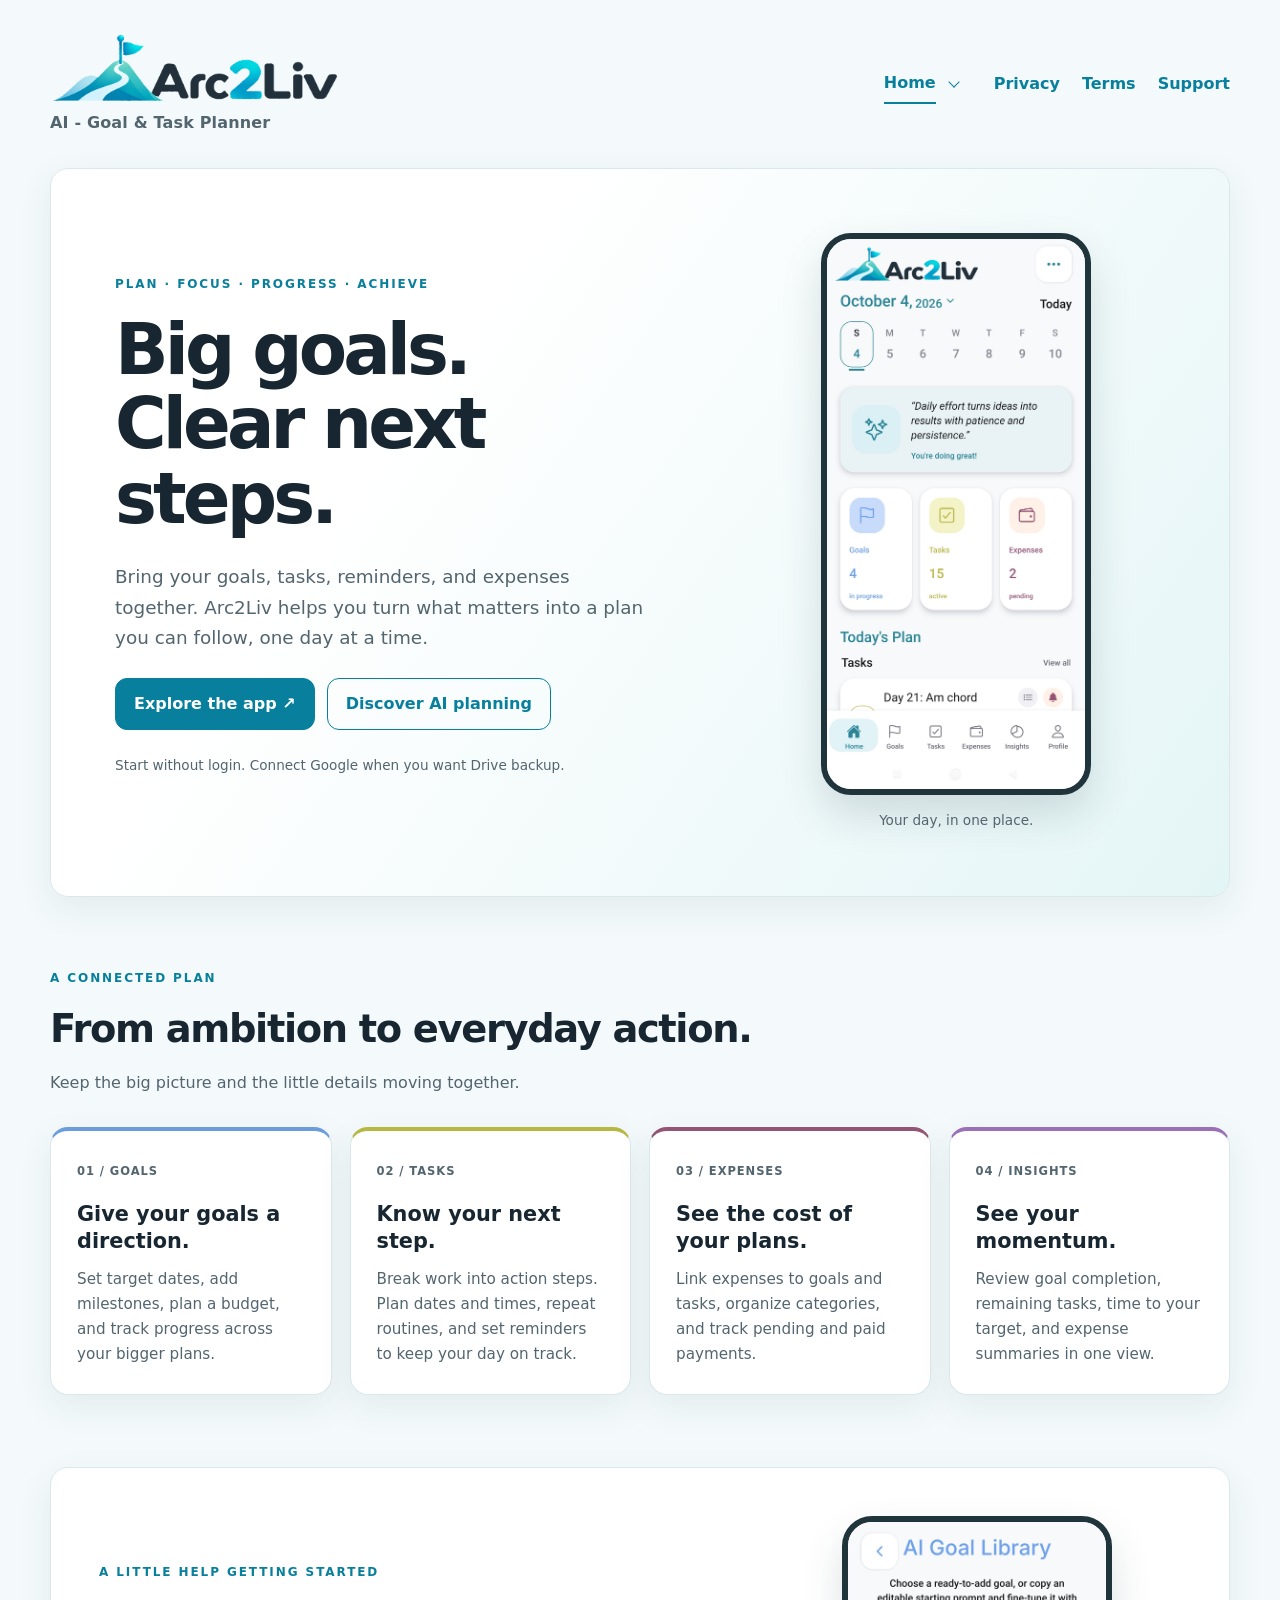
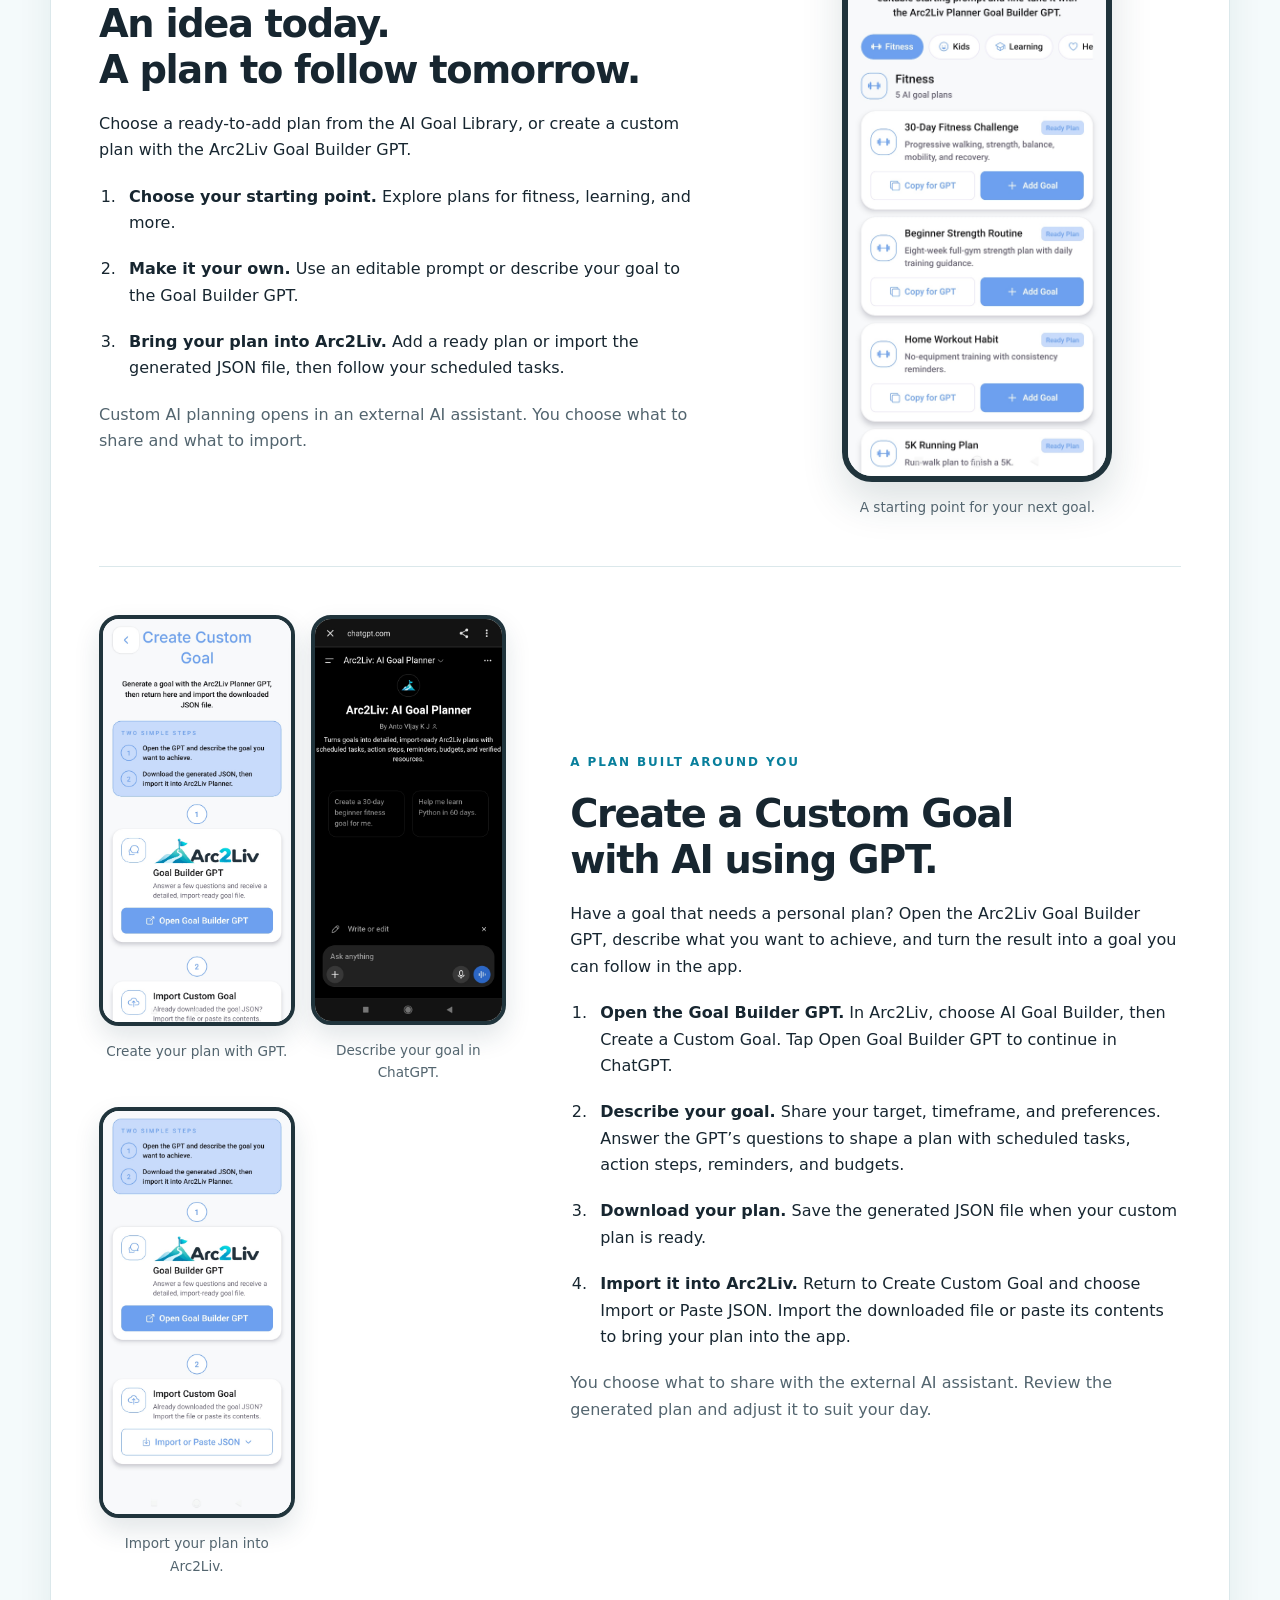
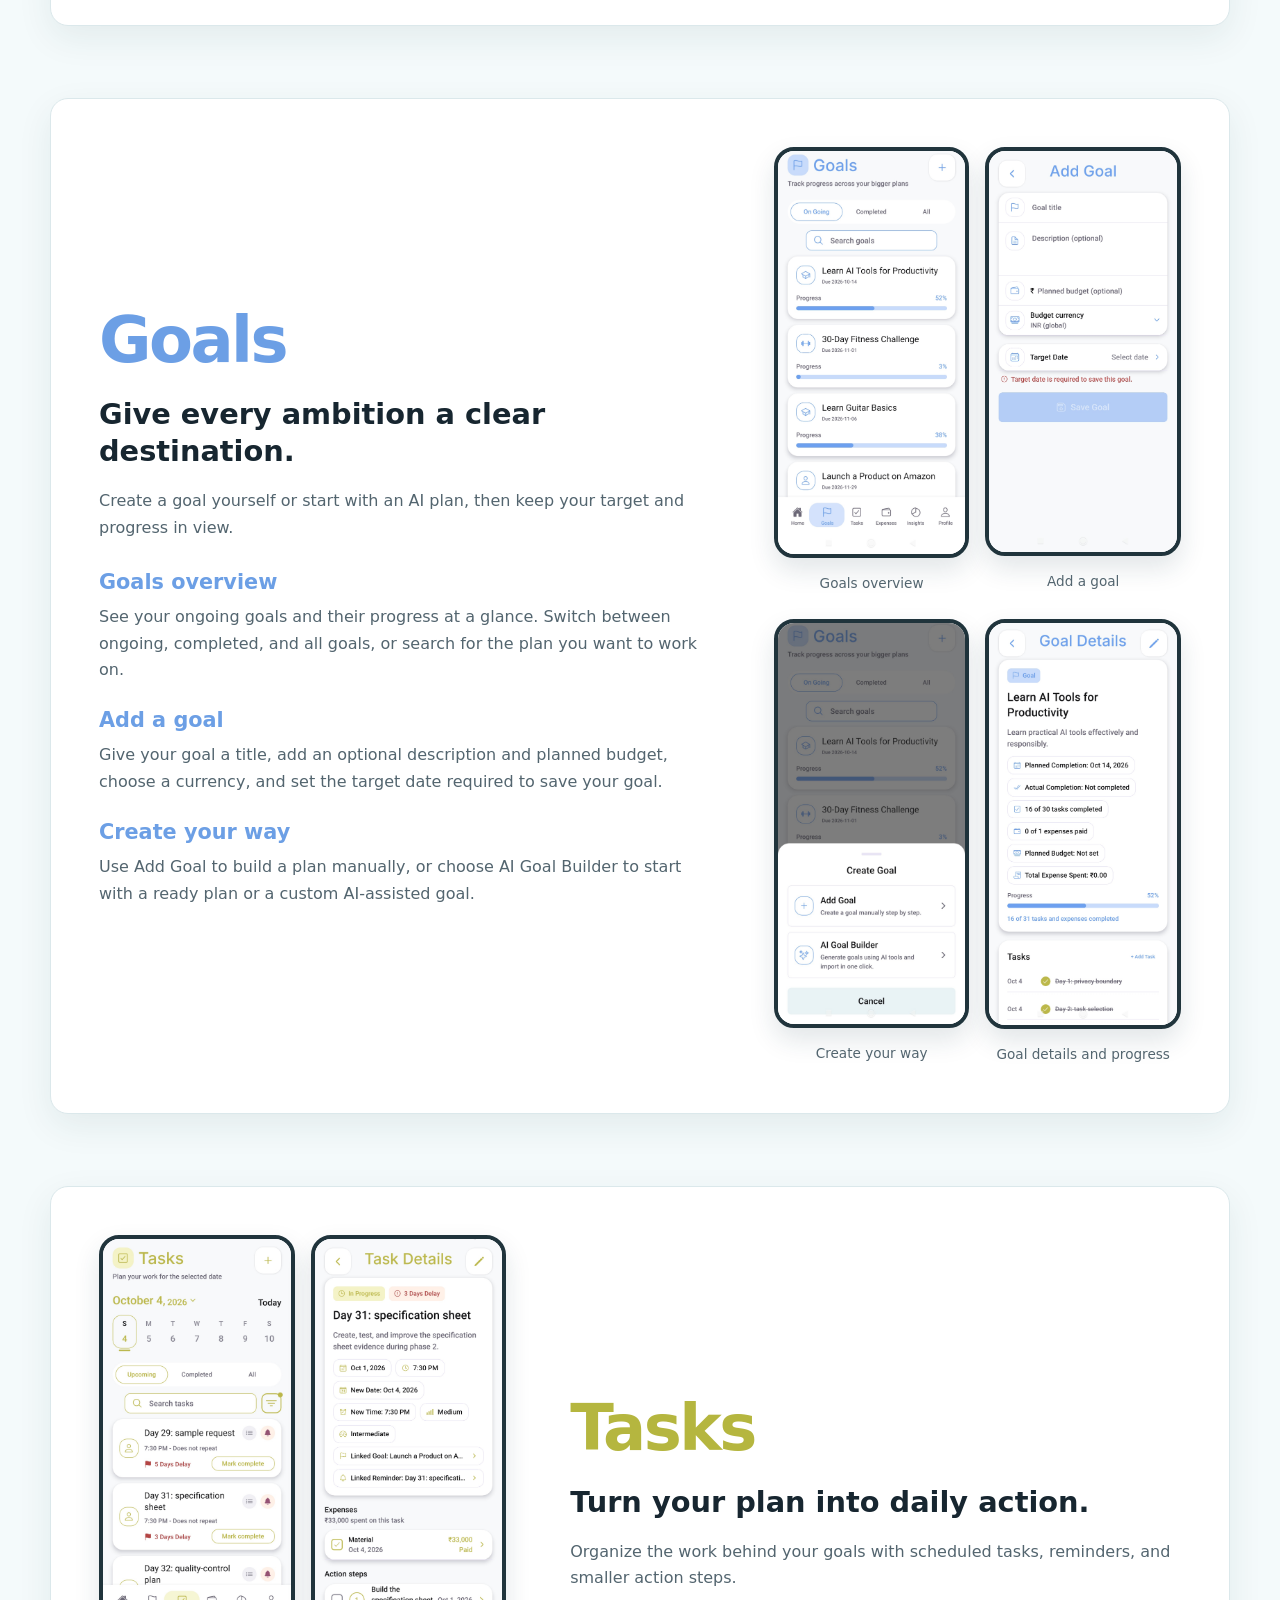
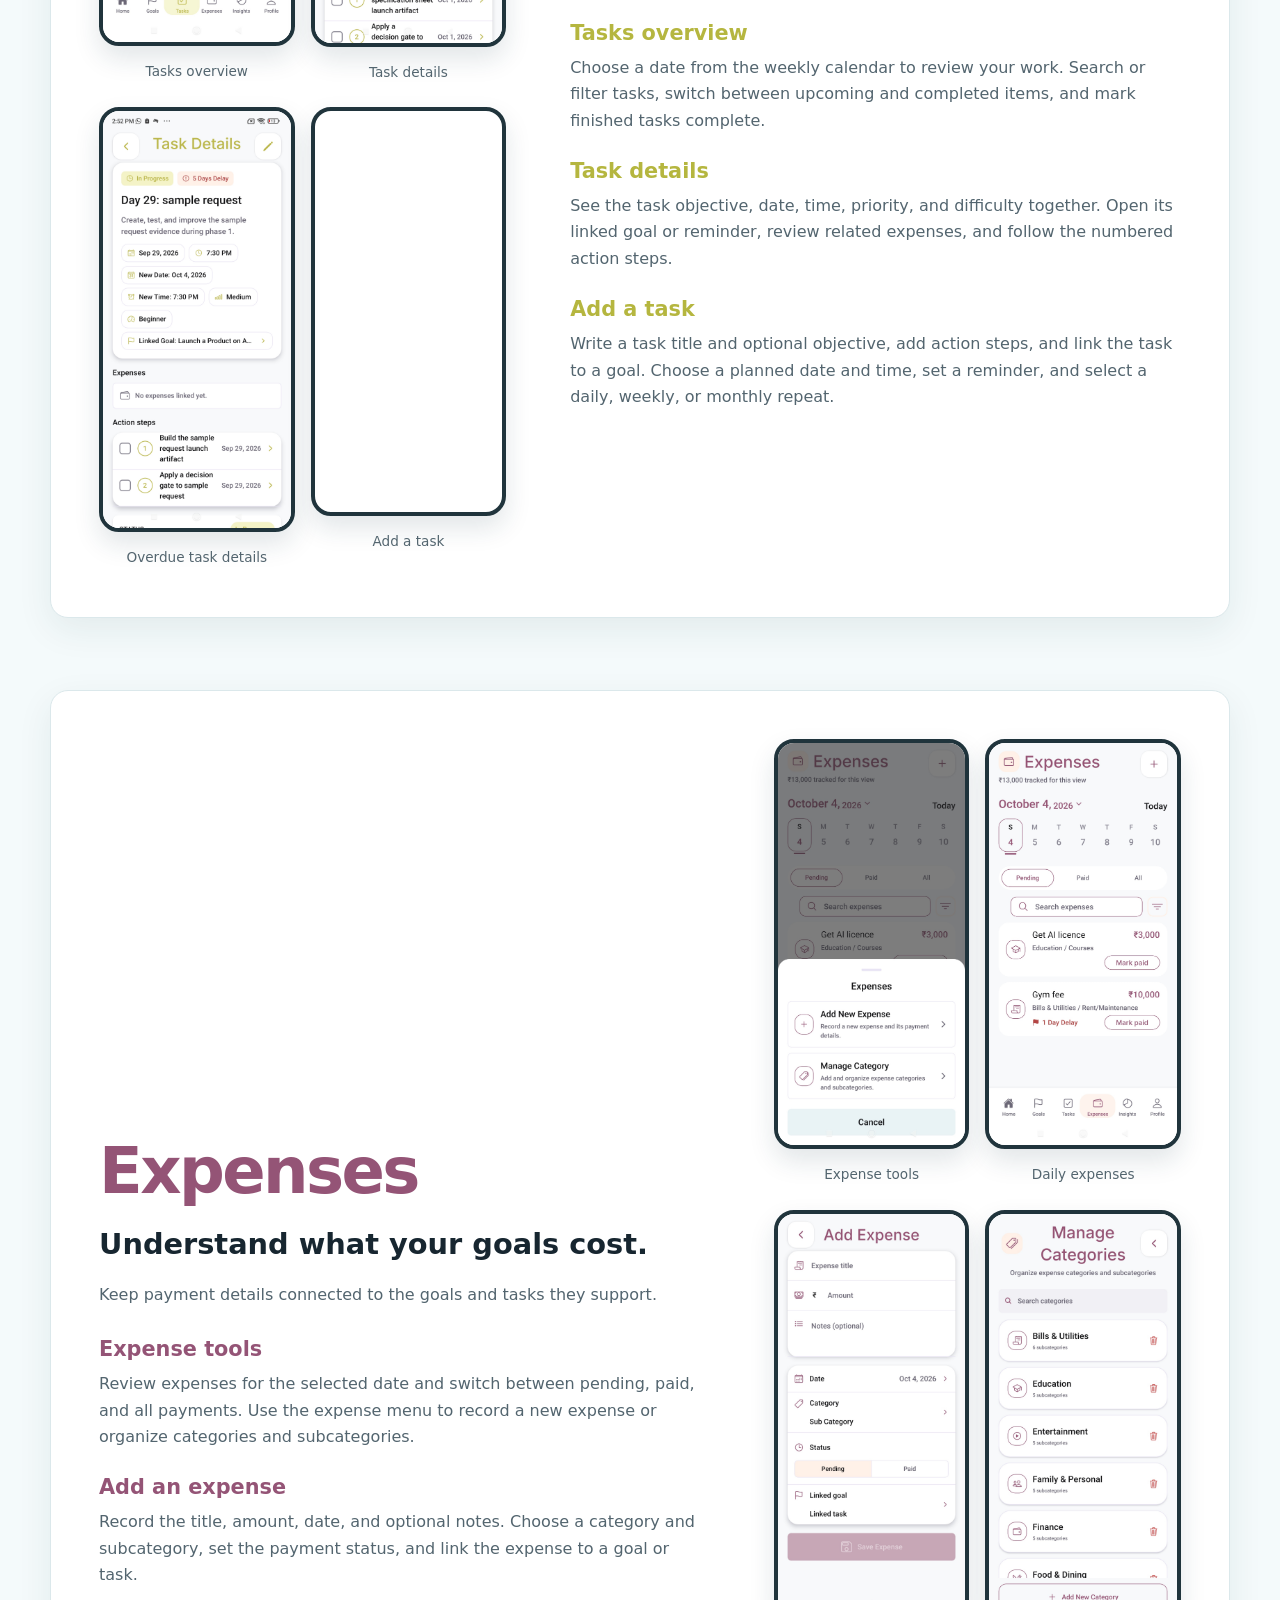
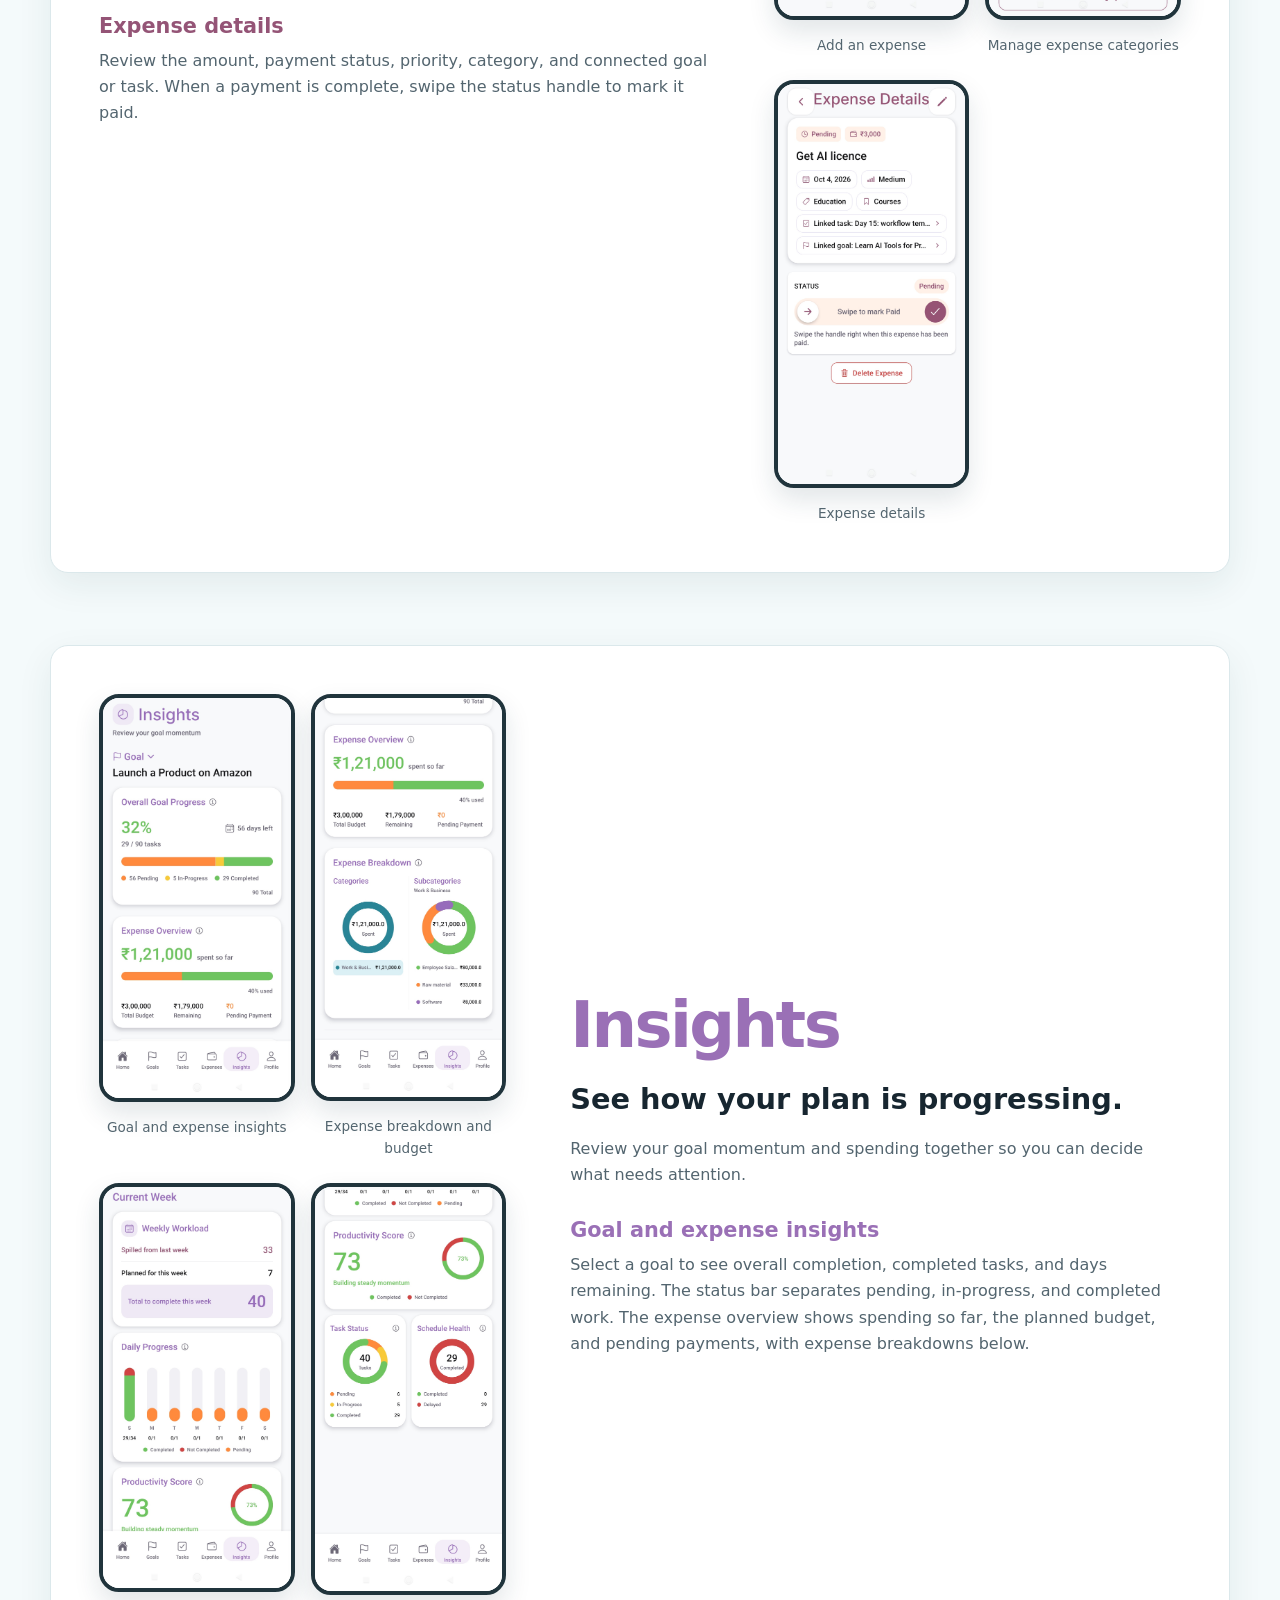
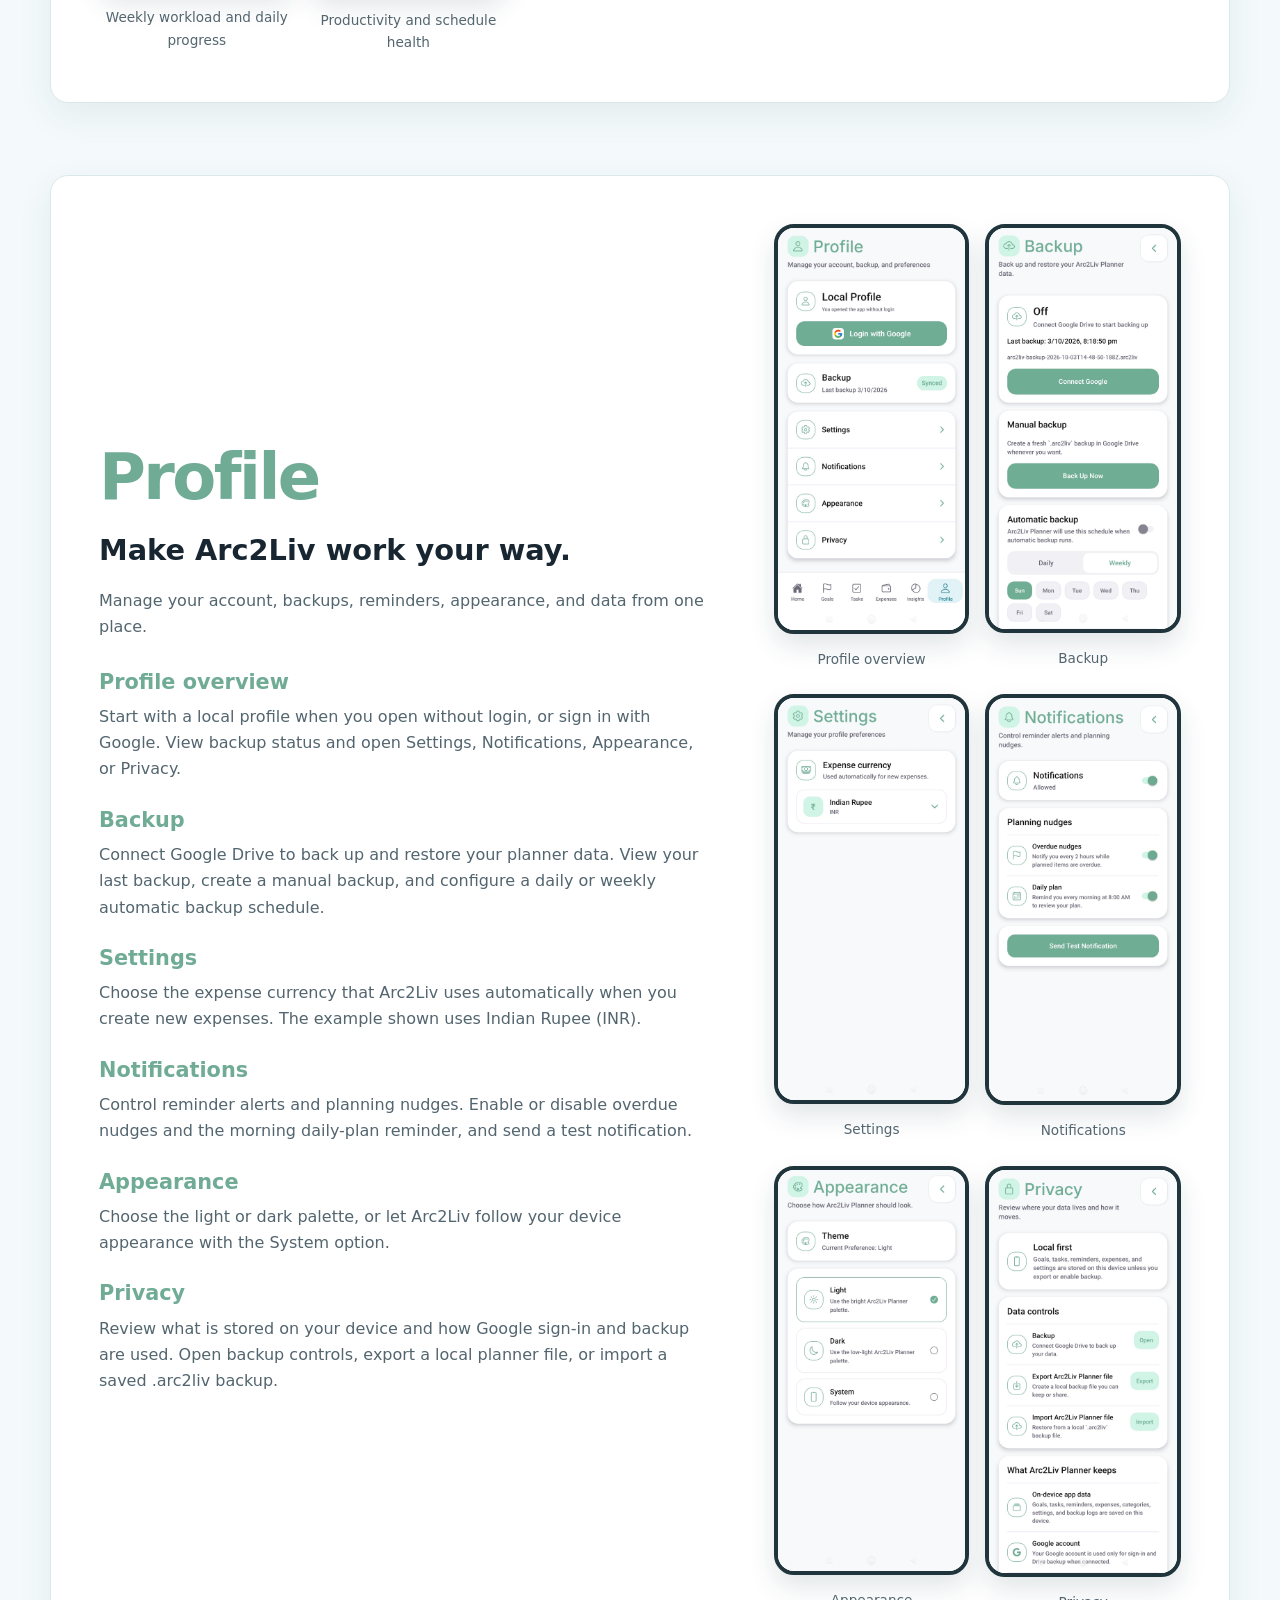
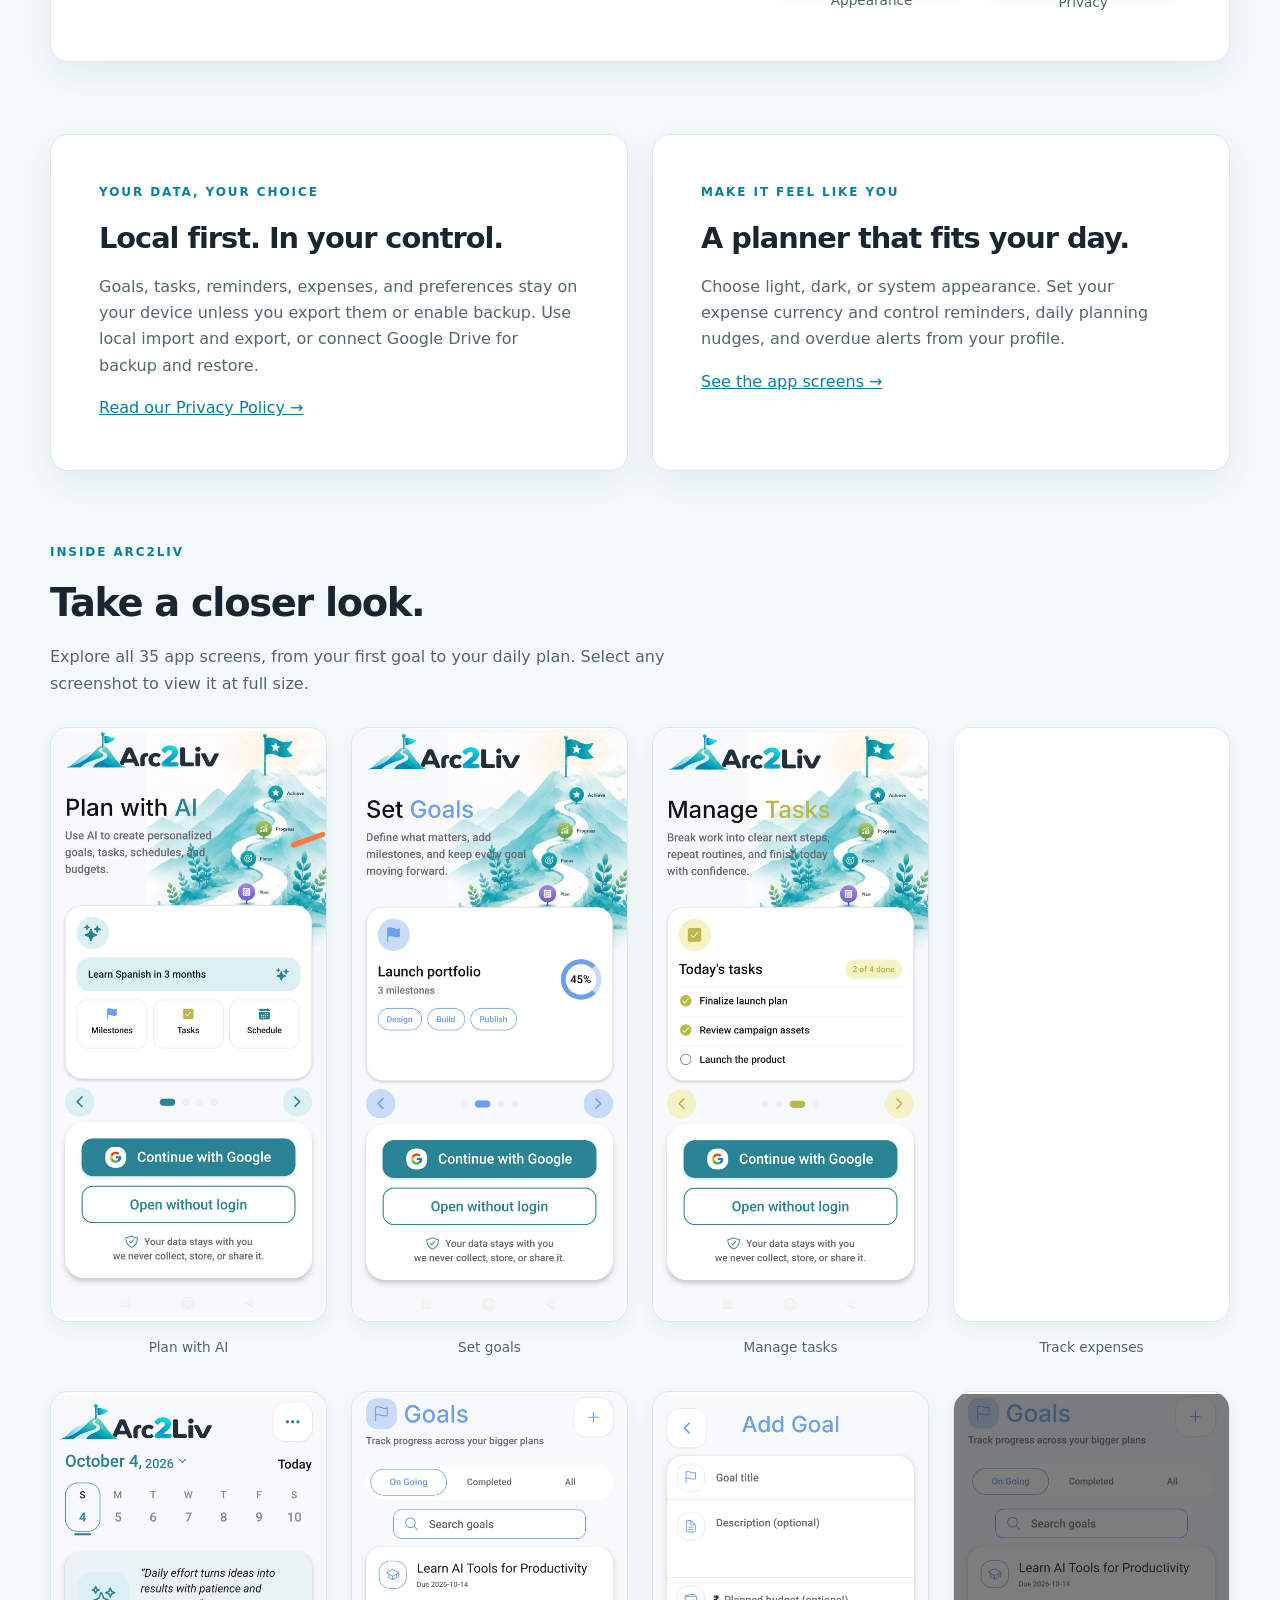
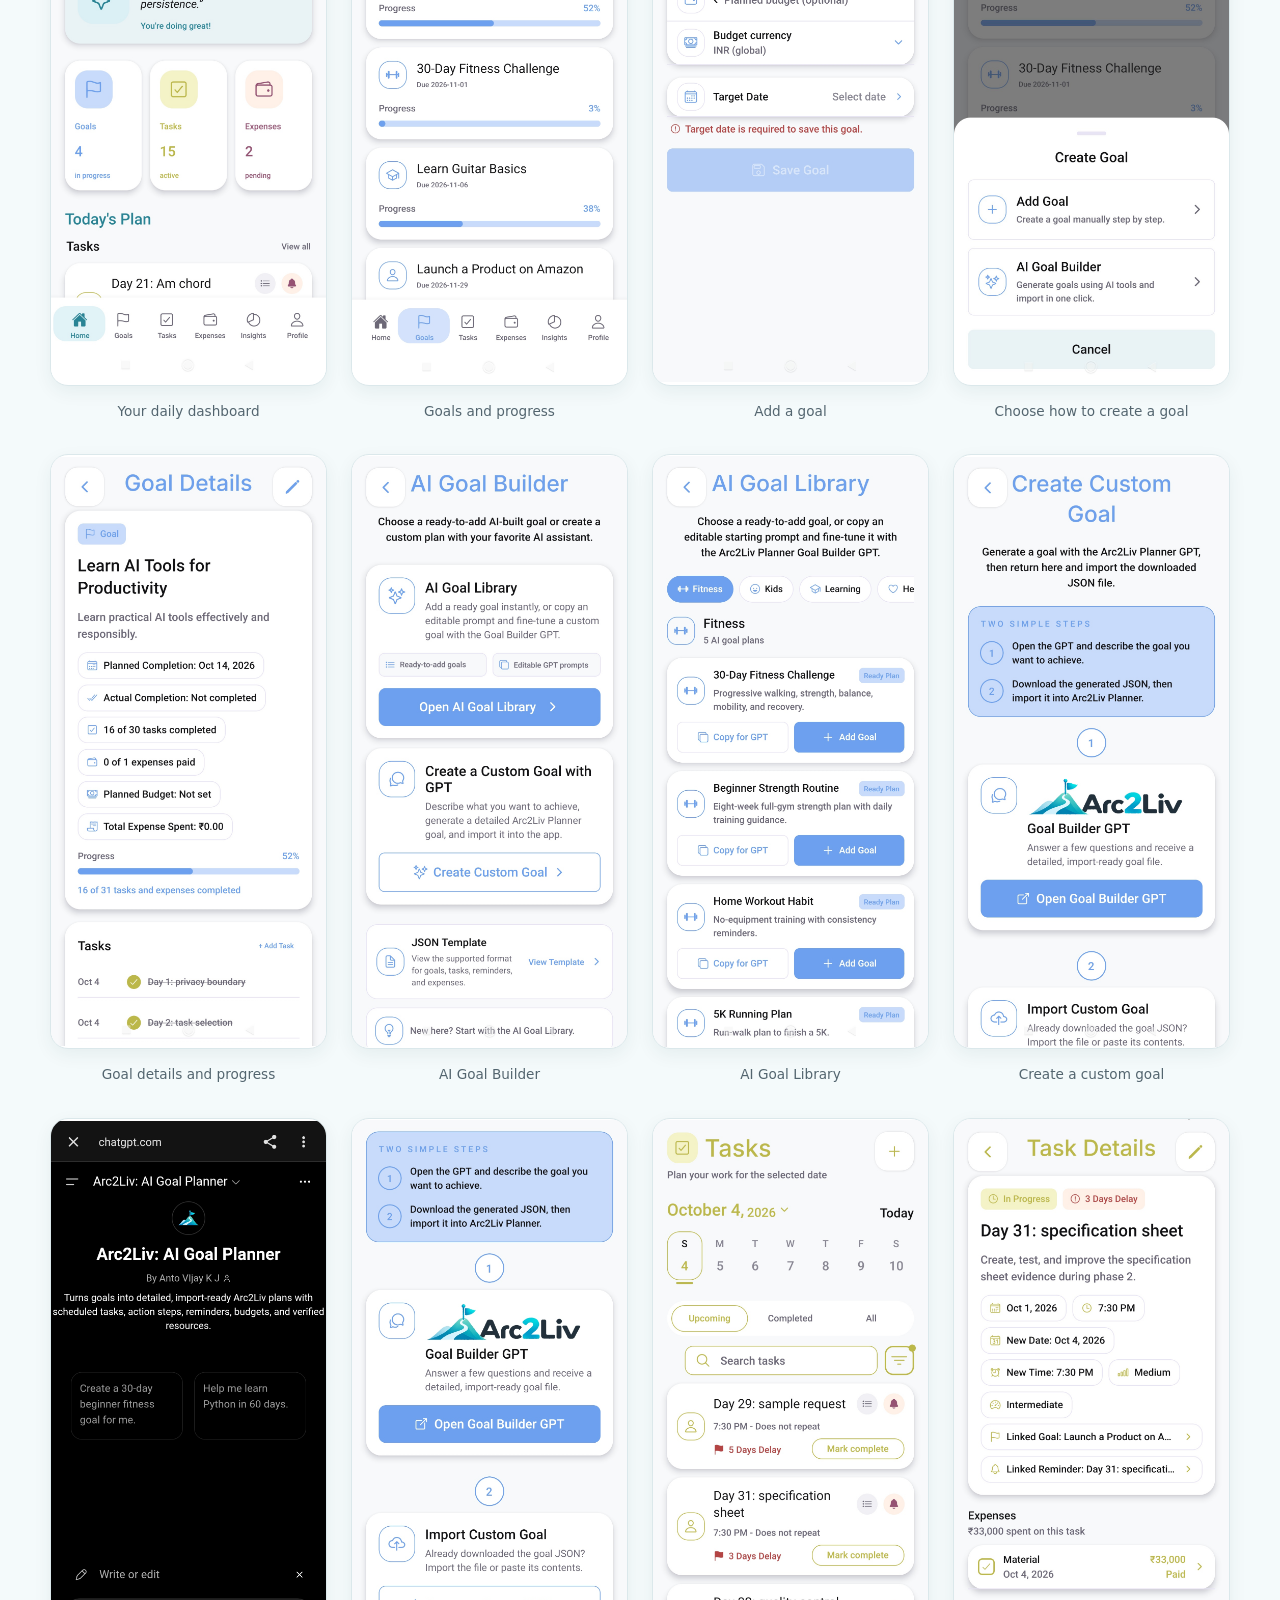
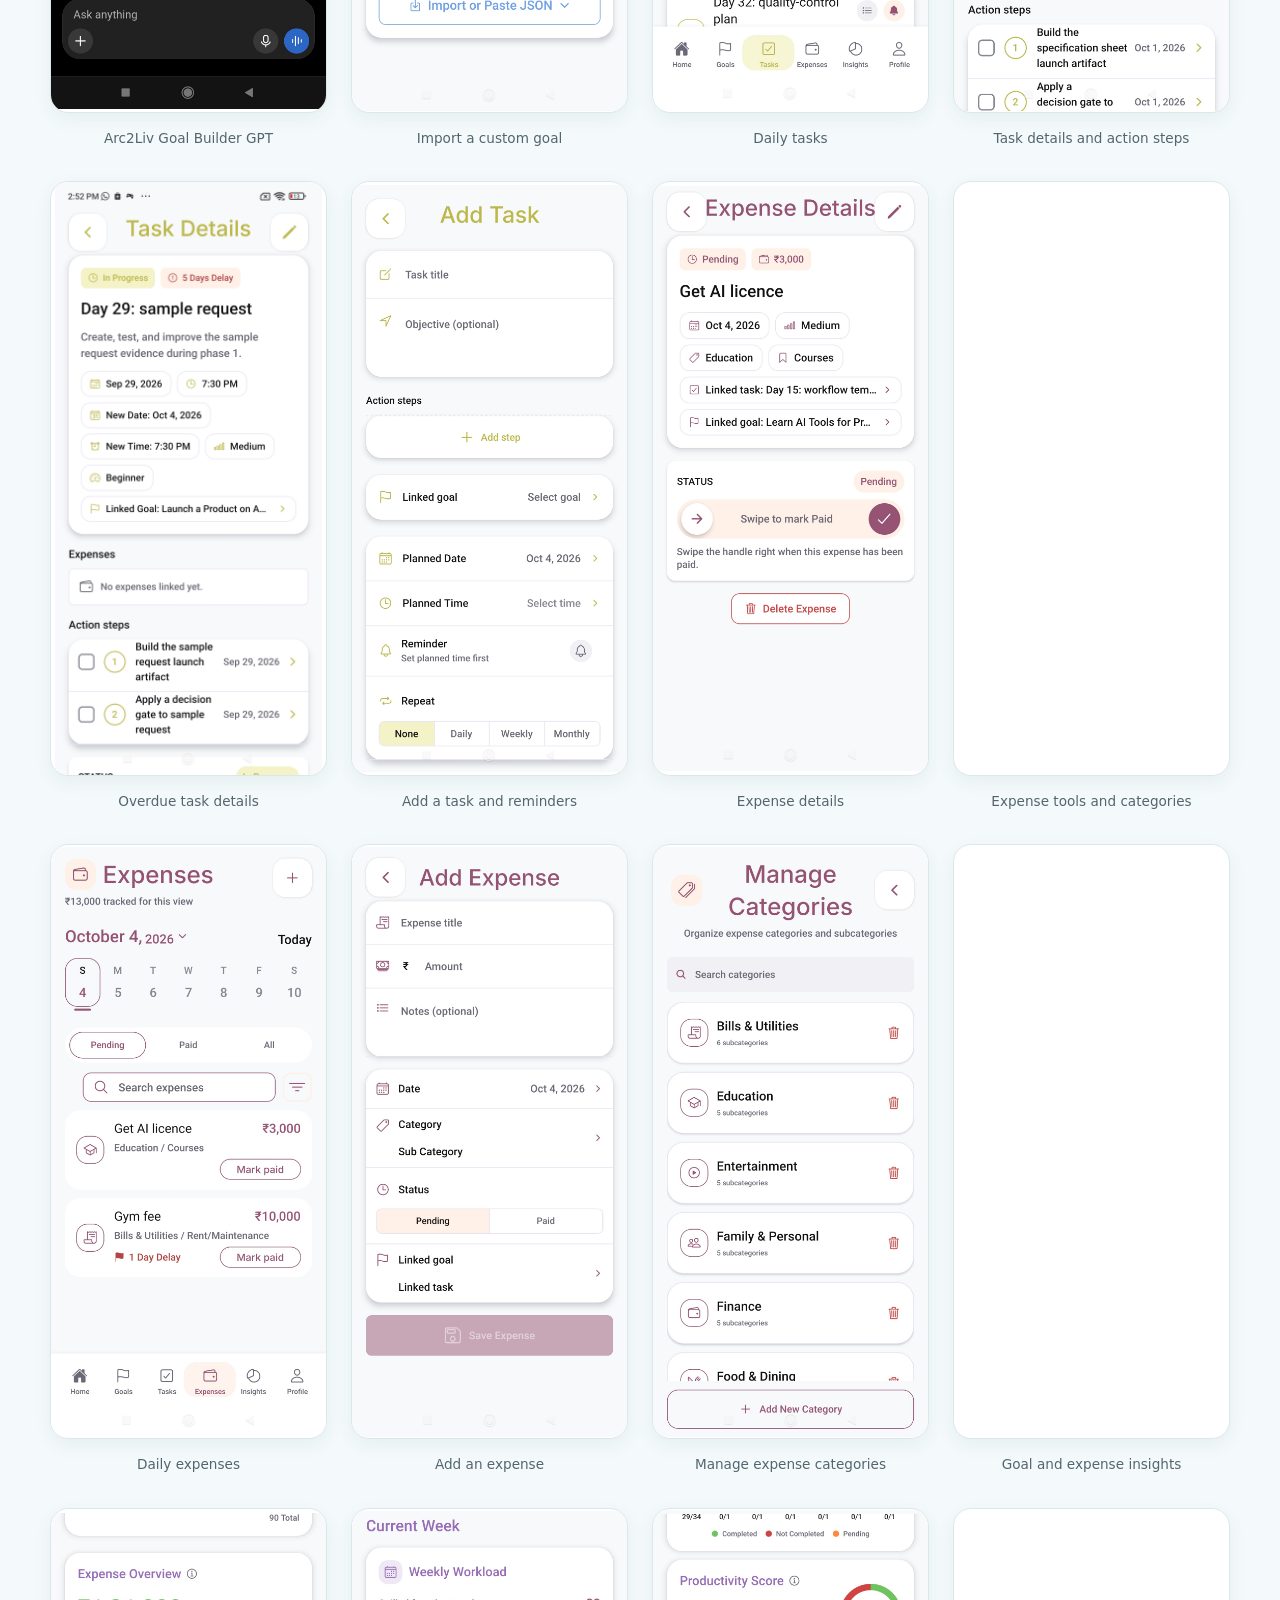
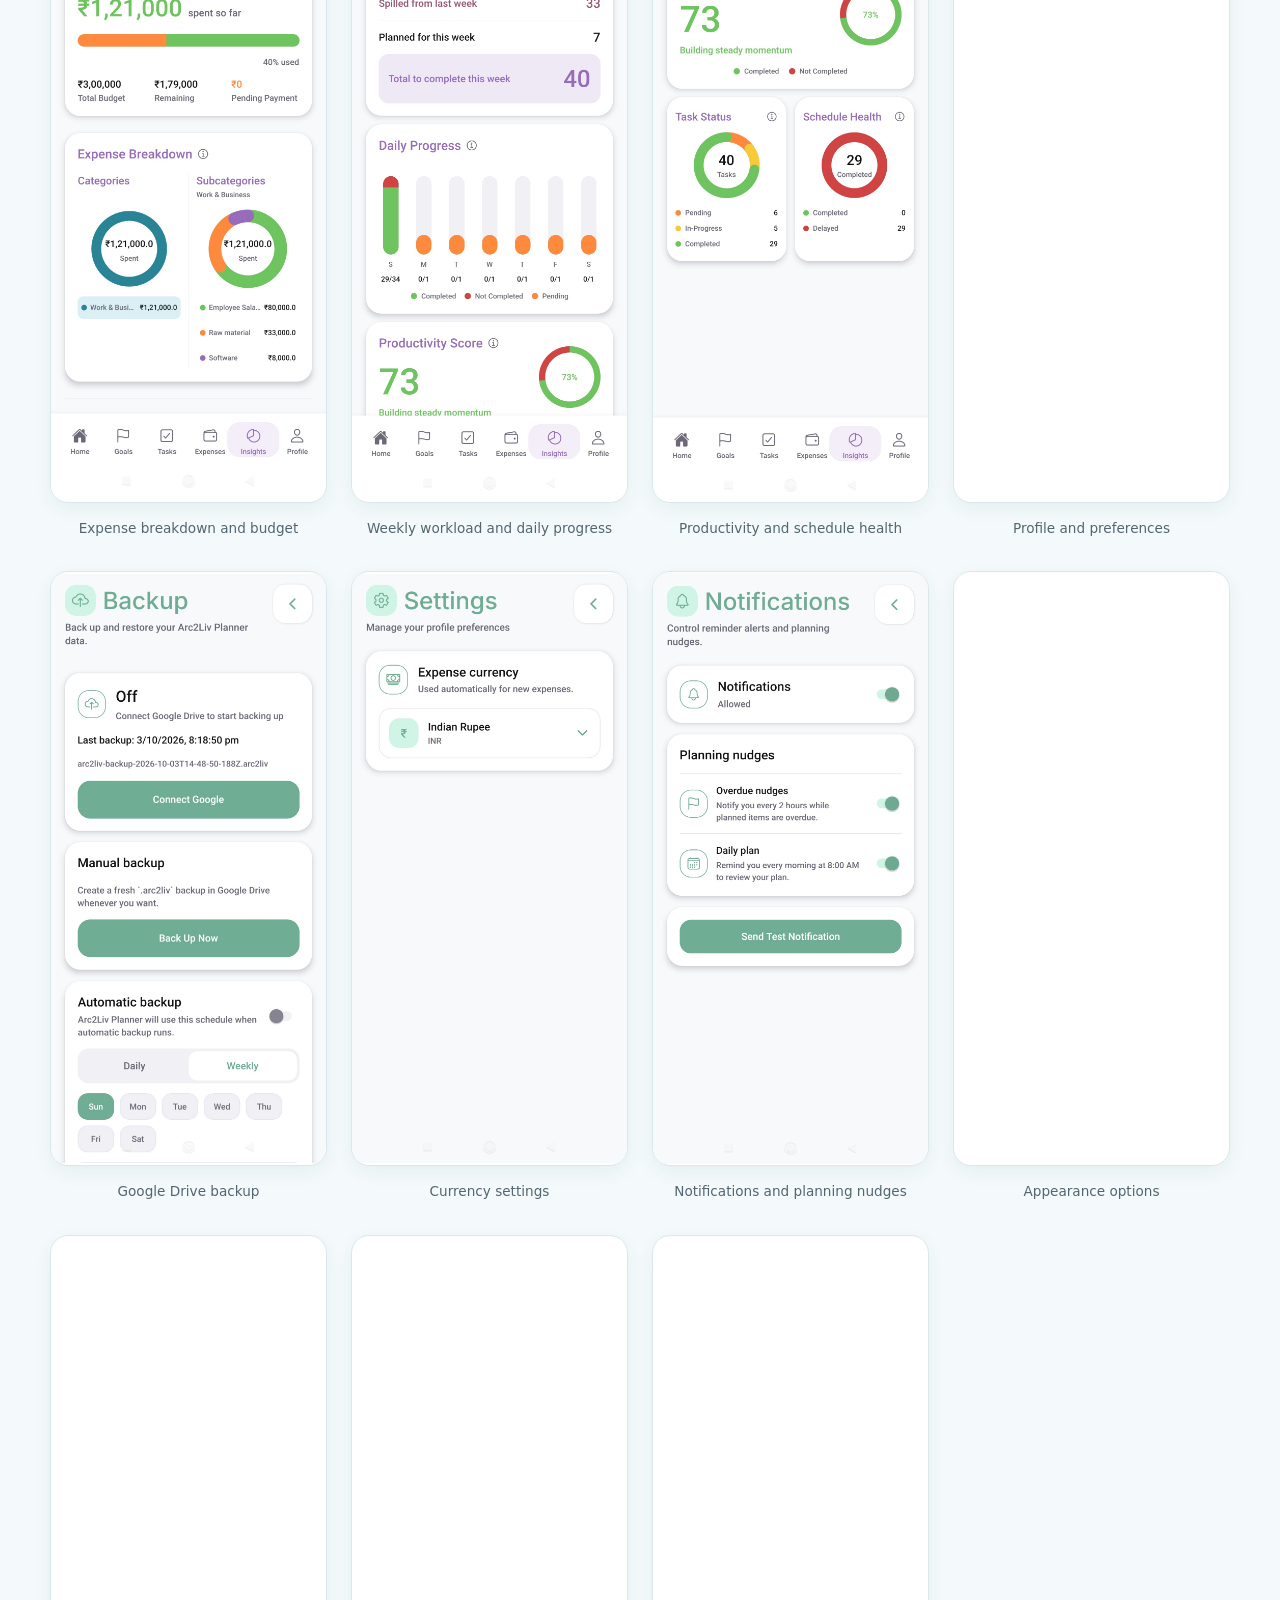
==== commit 6b4ddccf: "Refresh home page with final app screenshots" ====
--- a/index.html
+++ b/index.html
@@ -37,7 +37,7 @@
         <nav class="links" aria-label="Explore the app"><a class="primary-link" href="#screenshots">Explore the app <span aria-hidden="true">↗</span></a><a href="#ai-planning">Discover AI planning</a></nav>
         <p class="hero-note">Start without login. Connect Google when you want Drive backup.</p>
       </div>
-      <figure class="hero-phone"><img src="assets/appScreenshots/IMG_20261003_212739.jpg" alt="Arc2Liv home dashboard with a weekly calendar, goal, task, and expense summaries, and today's plan" width="1080" height="2316" fetchpriority="high"><figcaption>Your day, in one place.</figcaption></figure>
+      <figure class="hero-phone"><img src="assets/appScreenshots/finalScreenshots/daily-dashboard.jpg" alt="Arc2Liv home dashboard with a weekly calendar, goal, task, and expense summaries, and today's plan" width="1080" height="2302" fetchpriority="high"><figcaption>Your day, in one place.</figcaption></figure>
     </section>
     <section id="features" class="home-section" aria-labelledby="features-title">
       <p class="eyebrow">A CONNECTED PLAN</p><h2 id="features-title">From ambition to everyday action.</h2><p class="section-intro">Keep the big picture and the little details moving together.</p>
@@ -51,7 +51,7 @@
     <section id="ai-planning" class="card home-section ai-planning-group" aria-labelledby="ai-title">
       <div class="ai-section">
       <div><p class="eyebrow">A LITTLE HELP GETTING STARTED</p><h2 id="ai-title">An idea today.<br>A plan to follow tomorrow.</h2><p>Choose a ready-to-add plan from the AI Goal Library, or create a custom plan with the Arc2Liv Goal Builder GPT.</p><ol class="steps"><li><strong>Choose your starting point.</strong> Explore plans for fitness, learning, and more.</li><li><strong>Make it your own.</strong> Use an editable prompt or describe your goal to the Goal Builder GPT.</li><li><strong>Bring your plan into Arc2Liv.</strong> Add a ready plan or import the generated JSON file, then follow your scheduled tasks.</li></ol><p class="meta">Custom AI planning opens in an external AI assistant. You choose what to share and what to import.</p></div>
-      <figure class="detail-phone"><img src="assets/appScreenshots/IMG_20261003_212850.jpg" alt="AI Goal Library showing ready-to-add fitness plans and editable GPT prompts" loading="lazy" decoding="async" width="1080" height="2309"><figcaption>A starting point for your next goal.</figcaption></figure>
+      <figure class="detail-phone"><img src="assets/appScreenshots/finalScreenshots/ai-goal-library.jpg" alt="AI Goal Library showing ready-to-add fitness plans and editable GPT prompts" loading="lazy" decoding="async" width="1080" height="2319"><figcaption>A starting point for your next goal.</figcaption></figure>
       </div>
       <div class="walkthrough walkthrough-reverse custom-ai-row" aria-labelledby="custom-ai-title">
         <div class="walkthrough-copy">
@@ -67,9 +67,9 @@
           <p class="meta">You choose what to share with the external AI assistant. Review the generated plan and adjust it to suit your day.</p>
         </div>
         <div class="walkthrough-images" aria-label="Custom AI goal creation and import screenshots">
-          <figure><a href="assets/appScreenshots/IMG_20261003_212907.jpg" target="_blank" rel="noopener" aria-label="View full screenshot: Create Custom Goal with GPT"><img src="assets/appScreenshots/IMG_20261003_212907.jpg" alt="Create Custom Goal page explaining how to open the Arc2Liv Goal Builder GPT" loading="lazy" decoding="async" width="1080" height="2309"></a><figcaption>Create your plan with GPT.</figcaption></figure>
-          <figure><a href="assets/appScreenshots/IMG_20261003_212959.jpg" target="_blank" rel="noopener" aria-label="View full screenshot: Arc2Liv Goal Builder GPT in ChatGPT"><img src="assets/appScreenshots/IMG_20261003_212959.jpg" alt="Arc2Liv AI Goal Planner GPT on ChatGPT with sample fitness and Python learning prompts" loading="lazy" decoding="async" width="1080" height="2314"></a><figcaption>Describe your goal in ChatGPT.</figcaption></figure>
-          <figure><a href="assets/appScreenshots/IMG_20261003_213016.jpg" target="_blank" rel="noopener" aria-label="View full screenshot: Import your custom goal"><img src="assets/appScreenshots/IMG_20261003_213016.jpg" alt="Custom goal page showing the Goal Builder GPT and Import or Paste JSON controls" loading="lazy" decoding="async" width="1080" height="2327"></a><figcaption>Import your plan into Arc2Liv.</figcaption></figure>
+          <figure><a href="assets/appScreenshots/finalScreenshots/create-custom-goal.jpg" target="_blank" rel="noopener" aria-label="View full screenshot: Create Custom Goal with GPT"><img src="assets/appScreenshots/finalScreenshots/create-custom-goal.jpg" alt="Create Custom Goal page explaining how to open the Arc2Liv Goal Builder GPT" loading="lazy" decoding="async" width="1080" height="2318"></a><figcaption>Create your plan with GPT.</figcaption></figure>
+          <figure><a href="assets/appScreenshots/finalScreenshots/goal-builder-gpt.jpg" target="_blank" rel="noopener" aria-label="View full screenshot: Arc2Liv Goal Builder GPT in ChatGPT"><img src="assets/appScreenshots/finalScreenshots/goal-builder-gpt.jpg" alt="Arc2Liv AI Goal Planner GPT on ChatGPT with sample fitness and Python learning prompts" loading="lazy" decoding="async" width="1080" height="2312"></a><figcaption>Describe your goal in ChatGPT.</figcaption></figure>
+          <figure><a href="assets/appScreenshots/finalScreenshots/import-custom-goal.jpg" target="_blank" rel="noopener" aria-label="View full screenshot: Import your custom goal"><img src="assets/appScreenshots/finalScreenshots/import-custom-goal.jpg" alt="Custom goal page showing the Goal Builder GPT and Import or Paste JSON controls" loading="lazy" decoding="async" width="1080" height="2321"></a><figcaption>Import your plan into Arc2Liv.</figcaption></figure>
         </div>
       </div>
     </section>
@@ -85,9 +85,10 @@
         </div>
       </div>
       <div class="walkthrough-images" aria-label="Goals page screenshots">
-        <figure><a href="assets/appScreenshots/IMG_20261003_212752.jpg" target="_blank" rel="noopener" aria-label="View full screenshot: Goals overview"><img src="assets/appScreenshots/IMG_20261003_212752.jpg" alt="Arc2Liv Goals overview page" loading="lazy" decoding="async" width="1080" height="2320"></a><figcaption>Goals overview</figcaption></figure>
-<figure><a href="assets/appScreenshots/IMG_20261003_212808.jpg" target="_blank" rel="noopener" aria-label="View full screenshot: Add a goal"><img src="assets/appScreenshots/IMG_20261003_212808.jpg" alt="Arc2Liv Add a goal page" loading="lazy" decoding="async" width="1080" height="2320"></a><figcaption>Add a goal</figcaption></figure>
-<figure><a href="assets/appScreenshots/IMG_20261003_212822.jpg" target="_blank" rel="noopener" aria-label="View full screenshot: Create your way"><img src="assets/appScreenshots/IMG_20261003_212822.jpg" alt="Arc2Liv Create your way page" loading="lazy" decoding="async" width="1080" height="2320"></a><figcaption>Create your way</figcaption></figure>
+        <figure><a href="assets/appScreenshots/finalScreenshots/goals-overview.jpg" target="_blank" rel="noopener" aria-label="View full screenshot: Goals overview"><img src="assets/appScreenshots/finalScreenshots/goals-overview.jpg" alt="Arc2Liv Goals overview page" loading="lazy" decoding="async" width="1080" height="2319"></a><figcaption>Goals overview</figcaption></figure>
+<figure><a href="assets/appScreenshots/finalScreenshots/add-goal.jpg" target="_blank" rel="noopener" aria-label="View full screenshot: Add a goal"><img src="assets/appScreenshots/finalScreenshots/add-goal.jpg" alt="Arc2Liv Add a goal page" loading="lazy" decoding="async" width="1080" height="2305"></a><figcaption>Add a goal</figcaption></figure>
+<figure><a href="assets/appScreenshots/finalScreenshots/create-goal-options.jpg" target="_blank" rel="noopener" aria-label="View full screenshot: Create your way"><img src="assets/appScreenshots/finalScreenshots/create-goal-options.jpg" alt="Arc2Liv Create your way page" loading="lazy" decoding="async" width="1080" height="2312"></a><figcaption>Create your way</figcaption></figure>
+<figure><a href="assets/appScreenshots/finalScreenshots/goal-details.jpg" target="_blank" rel="noopener" aria-label="View full screenshot: Goal details and progress"><img src="assets/appScreenshots/finalScreenshots/goal-details.jpg" alt="Arc2Liv app: Goal details and progress" loading="lazy" decoding="async" width="1080" height="2314"></a><figcaption>Goal details and progress</figcaption></figure>
       </div>
     </section>
     <section id="tasks" class="card home-section walkthrough walkthrough-tasks walkthrough-reverse" aria-labelledby="tasks-title">
@@ -102,9 +103,10 @@
         </div>
       </div>
       <div class="walkthrough-images" aria-label="Tasks page screenshots">
-        <figure><a href="assets/appScreenshots/IMG_20261003_213100.jpg" target="_blank" rel="noopener" aria-label="View full screenshot: Tasks overview"><img src="assets/appScreenshots/IMG_20261003_213100.jpg" alt="Arc2Liv Tasks overview page" loading="lazy" decoding="async" width="1080" height="2320"></a><figcaption>Tasks overview</figcaption></figure>
-<figure><a href="assets/appScreenshots/IMG_20261003_213121.jpg" target="_blank" rel="noopener" aria-label="View full screenshot: Task details"><img src="assets/appScreenshots/IMG_20261003_213121.jpg" alt="Arc2Liv Task details page" loading="lazy" decoding="async" width="1080" height="2320"></a><figcaption>Task details</figcaption></figure>
-<figure><a href="assets/appScreenshots/IMG_20261003_213132.jpg" target="_blank" rel="noopener" aria-label="View full screenshot: Add a task"><img src="assets/appScreenshots/IMG_20261003_213132.jpg" alt="Arc2Liv Add a task page" loading="lazy" decoding="async" width="1080" height="2320"></a><figcaption>Add a task</figcaption></figure>
+        <figure><a href="assets/appScreenshots/finalScreenshots/daily-tasks.jpg" target="_blank" rel="noopener" aria-label="View full screenshot: Tasks overview"><img src="assets/appScreenshots/finalScreenshots/daily-tasks.jpg" alt="Arc2Liv Tasks overview page" loading="lazy" decoding="async" width="1080" height="2320"></a><figcaption>Tasks overview</figcaption></figure>
+<figure><a href="assets/appScreenshots/finalScreenshots/task-details.jpg" target="_blank" rel="noopener" aria-label="View full screenshot: Task details"><img src="assets/appScreenshots/finalScreenshots/task-details.jpg" alt="Arc2Liv Task details page" loading="lazy" decoding="async" width="1080" height="2326"></a><figcaption>Task details</figcaption></figure>
+<figure><a href="assets/appScreenshots/finalScreenshots/overdue-task-details.jpg" target="_blank" rel="noopener" aria-label="View full screenshot: Overdue task details"><img src="assets/appScreenshots/finalScreenshots/overdue-task-details.jpg" alt="Arc2Liv app: Overdue task details" loading="lazy" decoding="async" width="1080" height="2400"></a><figcaption>Overdue task details</figcaption></figure>
+<figure><a href="assets/appScreenshots/finalScreenshots/add-task.jpg" target="_blank" rel="noopener" aria-label="View full screenshot: Add a task"><img src="assets/appScreenshots/finalScreenshots/add-task.jpg" alt="Arc2Liv Add a task page" loading="lazy" decoding="async" width="1080" height="2307"></a><figcaption>Add a task</figcaption></figure>
       </div>
     </section>
     <section id="expenses" class="card home-section walkthrough walkthrough-expenses" aria-labelledby="expenses-title">
@@ -119,9 +121,11 @@
         </div>
       </div>
       <div class="walkthrough-images" aria-label="Expenses page screenshots">
-        <figure><a href="assets/appScreenshots/IMG_20261003_213201.jpg" target="_blank" rel="noopener" aria-label="View full screenshot: Expense tools"><img src="assets/appScreenshots/IMG_20261003_213201.jpg" alt="Arc2Liv Expense tools page" loading="lazy" decoding="async" width="1080" height="2320"></a><figcaption>Expense tools</figcaption></figure>
-<figure><a href="assets/appScreenshots/IMG_20261003_213216.jpg" target="_blank" rel="noopener" aria-label="View full screenshot: Add an expense"><img src="assets/appScreenshots/IMG_20261003_213216.jpg" alt="Arc2Liv Add an expense page" loading="lazy" decoding="async" width="1080" height="2320"></a><figcaption>Add an expense</figcaption></figure>
-<figure><a href="assets/appScreenshots/IMG_20261003_213145.jpg" target="_blank" rel="noopener" aria-label="View full screenshot: Expense details"><img src="assets/appScreenshots/IMG_20261003_213145.jpg" alt="Arc2Liv Expense details page" loading="lazy" decoding="async" width="1080" height="2320"></a><figcaption>Expense details</figcaption></figure>
+        <figure><a href="assets/appScreenshots/finalScreenshots/expense-tools.jpg" target="_blank" rel="noopener" aria-label="View full screenshot: Expense tools"><img src="assets/appScreenshots/finalScreenshots/expense-tools.jpg" alt="Arc2Liv Expense tools page" loading="lazy" decoding="async" width="1080" height="2315"></a><figcaption>Expense tools</figcaption></figure>
+<figure><a href="assets/appScreenshots/finalScreenshots/expenses-overview.jpg" target="_blank" rel="noopener" aria-label="View full screenshot: Daily expenses"><img src="assets/appScreenshots/finalScreenshots/expenses-overview.jpg" alt="Arc2Liv app: Daily expenses" loading="lazy" decoding="async" width="1080" height="2318"></a><figcaption>Daily expenses</figcaption></figure>
+<figure><a href="assets/appScreenshots/finalScreenshots/add-expense.jpg" target="_blank" rel="noopener" aria-label="View full screenshot: Add an expense"><img src="assets/appScreenshots/finalScreenshots/add-expense.jpg" alt="Arc2Liv Add an expense page" loading="lazy" decoding="async" width="1080" height="2316"></a><figcaption>Add an expense</figcaption></figure>
+<figure><a href="assets/appScreenshots/finalScreenshots/expense-categories.jpg" target="_blank" rel="noopener" aria-label="View full screenshot: Manage expense categories"><img src="assets/appScreenshots/finalScreenshots/expense-categories.jpg" alt="Arc2Liv app: Manage expense categories" loading="lazy" decoding="async" width="1080" height="2316"></a><figcaption>Manage expense categories</figcaption></figure>
+<figure><a href="assets/appScreenshots/finalScreenshots/expense-details.jpg" target="_blank" rel="noopener" aria-label="View full screenshot: Expense details"><img src="assets/appScreenshots/finalScreenshots/expense-details.jpg" alt="Arc2Liv Expense details page" loading="lazy" decoding="async" width="1080" height="2298"></a><figcaption>Expense details</figcaption></figure>
       </div>
     </section>
     <section id="insights" class="card home-section walkthrough walkthrough-insights walkthrough-reverse" aria-labelledby="insights-title">
@@ -133,8 +137,11 @@
           <div><h3>Goal and expense insights</h3><p>Select a goal to see overall completion, completed tasks, and days remaining. The status bar separates pending, in-progress, and completed work. The expense overview shows spending so far, the planned budget, and pending payments, with expense breakdowns below.</p></div>
         </div>
       </div>
-      <div class="walkthrough-images walkthrough-images-single" aria-label="Insights page screenshots">
-        <figure><a href="assets/appScreenshots/IMG_20261003_213234.jpg" target="_blank" rel="noopener" aria-label="View full screenshot: Goal and expense insights"><img src="assets/appScreenshots/IMG_20261003_213234.jpg" alt="Arc2Liv Goal and expense insights page" loading="lazy" decoding="async" width="1080" height="2320"></a><figcaption>Goal and expense insights</figcaption></figure>
+      <div class="walkthrough-images" aria-label="Insights page screenshots">
+        <figure><a href="assets/appScreenshots/finalScreenshots/goal-insights.jpg" target="_blank" rel="noopener" aria-label="View full screenshot: Goal and expense insights"><img src="assets/appScreenshots/finalScreenshots/goal-insights.jpg" alt="Arc2Liv Goal and expense insights page" loading="lazy" decoding="async" width="1080" height="2305"></a><figcaption>Goal and expense insights</figcaption></figure>
+<figure><a href="assets/appScreenshots/finalScreenshots/expense-insights.jpg" target="_blank" rel="noopener" aria-label="View full screenshot: Expense breakdown and budget"><img src="assets/appScreenshots/finalScreenshots/expense-insights.jpg" alt="Arc2Liv app: Expense breakdown and budget" loading="lazy" decoding="async" width="1080" height="2294"></a><figcaption>Expense breakdown and budget</figcaption></figure>
+<figure><a href="assets/appScreenshots/finalScreenshots/weekly-insights.jpg" target="_blank" rel="noopener" aria-label="View full screenshot: Weekly workload and daily progress"><img src="assets/appScreenshots/finalScreenshots/weekly-insights.jpg" alt="Arc2Liv app: Weekly workload and daily progress" loading="lazy" decoding="async" width="1080" height="2309"></a><figcaption>Weekly workload and daily progress</figcaption></figure>
+<figure><a href="assets/appScreenshots/finalScreenshots/productivity-insights.jpg" target="_blank" rel="noopener" aria-label="View full screenshot: Productivity and schedule health"><img src="assets/appScreenshots/finalScreenshots/productivity-insights.jpg" alt="Arc2Liv app: Productivity and schedule health" loading="lazy" decoding="async" width="1080" height="2322"></a><figcaption>Productivity and schedule health</figcaption></figure>
       </div>
     </section>
     <section id="profile" class="card home-section walkthrough walkthrough-profile" aria-labelledby="profile-title">
@@ -152,12 +159,12 @@
         </div>
       </div>
       <div class="walkthrough-images" aria-label="Profile page screenshots">
-        <figure><a href="assets/appScreenshots/IMG_20261003_214443.jpg" target="_blank" rel="noopener" aria-label="View full screenshot: Profile overview"><img src="assets/appScreenshots/IMG_20261003_214443.jpg" alt="Arc2Liv Profile overview page" loading="lazy" decoding="async" width="1080" height="2320"></a><figcaption>Profile overview</figcaption></figure>
-<figure><a href="assets/appScreenshots/IMG_20261003_214502.jpg" target="_blank" rel="noopener" aria-label="View full screenshot: Backup"><img src="assets/appScreenshots/IMG_20261003_214502.jpg" alt="Arc2Liv Backup page" loading="lazy" decoding="async" width="1080" height="2320"></a><figcaption>Backup</figcaption></figure>
-<figure><a href="assets/appScreenshots/IMG_20261003_214516.jpg" target="_blank" rel="noopener" aria-label="View full screenshot: Settings"><img src="assets/appScreenshots/IMG_20261003_214516.jpg" alt="Arc2Liv Settings page" loading="lazy" decoding="async" width="1080" height="2320"></a><figcaption>Settings</figcaption></figure>
-<figure><a href="assets/appScreenshots/IMG_20261003_214528.jpg" target="_blank" rel="noopener" aria-label="View full screenshot: Notifications"><img src="assets/appScreenshots/IMG_20261003_214528.jpg" alt="Arc2Liv Notifications page" loading="lazy" decoding="async" width="1080" height="2320"></a><figcaption>Notifications</figcaption></figure>
-<figure><a href="assets/appScreenshots/IMG_20261003_214543.jpg" target="_blank" rel="noopener" aria-label="View full screenshot: Appearance"><img src="assets/appScreenshots/IMG_20261003_214543.jpg" alt="Arc2Liv Appearance page" loading="lazy" decoding="async" width="1080" height="2320"></a><figcaption>Appearance</figcaption></figure>
-<figure><a href="assets/appScreenshots/IMG_20261003_214607.jpg" target="_blank" rel="noopener" aria-label="View full screenshot: Privacy"><img src="assets/appScreenshots/IMG_20261003_214607.jpg" alt="Arc2Liv Privacy page" loading="lazy" decoding="async" width="1080" height="2320"></a><figcaption>Privacy</figcaption></figure>
+        <figure><a href="assets/appScreenshots/finalScreenshots/profile.jpg" target="_blank" rel="noopener" aria-label="View full screenshot: Profile overview"><img src="assets/appScreenshots/finalScreenshots/profile.jpg" alt="Arc2Liv Profile overview page" loading="lazy" decoding="async" width="1080" height="2316"></a><figcaption>Profile overview</figcaption></figure>
+<figure><a href="assets/appScreenshots/finalScreenshots/backup.jpg" target="_blank" rel="noopener" aria-label="View full screenshot: Backup"><img src="assets/appScreenshots/finalScreenshots/backup.jpg" alt="Arc2Liv Backup page" loading="lazy" decoding="async" width="1080" height="2314"></a><figcaption>Backup</figcaption></figure>
+<figure><a href="assets/appScreenshots/finalScreenshots/currency-settings.jpg" target="_blank" rel="noopener" aria-label="View full screenshot: Settings"><img src="assets/appScreenshots/finalScreenshots/currency-settings.jpg" alt="Arc2Liv Settings page" loading="lazy" decoding="async" width="1080" height="2314"></a><figcaption>Settings</figcaption></figure>
+<figure><a href="assets/appScreenshots/finalScreenshots/notifications.jpg" target="_blank" rel="noopener" aria-label="View full screenshot: Notifications"><img src="assets/appScreenshots/finalScreenshots/notifications.jpg" alt="Arc2Liv Notifications page" loading="lazy" decoding="async" width="1080" height="2321"></a><figcaption>Notifications</figcaption></figure>
+<figure><a href="assets/appScreenshots/finalScreenshots/appearance.jpg" target="_blank" rel="noopener" aria-label="View full screenshot: Appearance"><img src="assets/appScreenshots/finalScreenshots/appearance.jpg" alt="Arc2Liv Appearance page" loading="lazy" decoding="async" width="1080" height="2307"></a><figcaption>Appearance</figcaption></figure>
+<figure><a href="assets/appScreenshots/finalScreenshots/privacy.jpg" target="_blank" rel="noopener" aria-label="View full screenshot: Privacy"><img src="assets/appScreenshots/finalScreenshots/privacy.jpg" alt="Arc2Liv Privacy page" loading="lazy" decoding="async" width="1080" height="2320"></a><figcaption>Privacy</figcaption></figure>
       </div>
     </section>
     <section class="home-section personal-grid" aria-label="Your preferences and data">
@@ -165,35 +172,42 @@
       <article class="card"><p class="eyebrow">MAKE IT FEEL LIKE YOU</p><h2>A planner that fits your day.</h2><p>Choose light, dark, or system appearance. Set your expense currency and control reminders, daily planning nudges, and overdue alerts from your profile.</p><a href="#screenshots">See the app screens <span aria-hidden="true">→</span></a></article>
     </section>
     <section id="screenshots" class="home-section" aria-labelledby="screenshots-title">
-      <p class="eyebrow">INSIDE ARC2LIV</p><h2 id="screenshots-title">Take a closer look.</h2><p class="section-intro">Explore all 28 app screens, from your first goal to your daily plan. Select any screenshot to view it at full size.</p>
-      <div class="screenshot-gallery"><figure><a href="assets/appScreenshots/IMG_20261003_212422.jpg" target="_blank" rel="noopener" aria-label="View full screenshot: Plan with AI"><img src="assets/appScreenshots/IMG_20261003_212422.jpg" alt="Arc2Liv app: Plan with AI" loading="lazy" decoding="async" width="1080" height="2320"></a><figcaption>Plan with AI</figcaption></figure>
-<figure><a href="assets/appScreenshots/IMG_20261003_212452.jpg" target="_blank" rel="noopener" aria-label="View full screenshot: Set goals"><img src="assets/appScreenshots/IMG_20261003_212452.jpg" alt="Arc2Liv app: Set goals" loading="lazy" decoding="async" width="1080" height="2320"></a><figcaption>Set goals</figcaption></figure>
-<figure><a href="assets/appScreenshots/IMG_20261003_212504.jpg" target="_blank" rel="noopener" aria-label="View full screenshot: Manage tasks"><img src="assets/appScreenshots/IMG_20261003_212504.jpg" alt="Arc2Liv app: Manage tasks" loading="lazy" decoding="async" width="1080" height="2320"></a><figcaption>Manage tasks</figcaption></figure>
-<figure><a href="assets/appScreenshots/IMG_20261003_212514.jpg" target="_blank" rel="noopener" aria-label="View full screenshot: Track expenses"><img src="assets/appScreenshots/IMG_20261003_212514.jpg" alt="Arc2Liv app: Track expenses" loading="lazy" decoding="async" width="1080" height="2320"></a><figcaption>Track expenses</figcaption></figure>
-<figure><a href="assets/appScreenshots/IMG_20261003_212739.jpg" target="_blank" rel="noopener" aria-label="View full screenshot: Your daily dashboard"><img src="assets/appScreenshots/IMG_20261003_212739.jpg" alt="Arc2Liv app: Your daily dashboard" loading="lazy" decoding="async" width="1080" height="2320"></a><figcaption>Your daily dashboard</figcaption></figure>
-<figure><a href="assets/appScreenshots/IMG_20261003_212752.jpg" target="_blank" rel="noopener" aria-label="View full screenshot: Goals and progress"><img src="assets/appScreenshots/IMG_20261003_212752.jpg" alt="Arc2Liv app: Goals and progress" loading="lazy" decoding="async" width="1080" height="2320"></a><figcaption>Goals and progress</figcaption></figure>
-<figure><a href="assets/appScreenshots/IMG_20261003_212808.jpg" target="_blank" rel="noopener" aria-label="View full screenshot: Add a goal"><img src="assets/appScreenshots/IMG_20261003_212808.jpg" alt="Arc2Liv app: Add a goal" loading="lazy" decoding="async" width="1080" height="2320"></a><figcaption>Add a goal</figcaption></figure>
-<figure><a href="assets/appScreenshots/IMG_20261003_212822.jpg" target="_blank" rel="noopener" aria-label="View full screenshot: Choose how to create a goal"><img src="assets/appScreenshots/IMG_20261003_212822.jpg" alt="Arc2Liv app: Choose how to create a goal" loading="lazy" decoding="async" width="1080" height="2320"></a><figcaption>Choose how to create a goal</figcaption></figure>
-<figure><a href="assets/appScreenshots/IMG_20261003_212838.jpg" target="_blank" rel="noopener" aria-label="View full screenshot: AI Goal Builder"><img src="assets/appScreenshots/IMG_20261003_212838.jpg" alt="Arc2Liv app: AI Goal Builder" loading="lazy" decoding="async" width="1080" height="2320"></a><figcaption>AI Goal Builder</figcaption></figure>
-<figure><a href="assets/appScreenshots/IMG_20261003_212850.jpg" target="_blank" rel="noopener" aria-label="View full screenshot: AI Goal Library"><img src="assets/appScreenshots/IMG_20261003_212850.jpg" alt="Arc2Liv app: AI Goal Library" loading="lazy" decoding="async" width="1080" height="2320"></a><figcaption>AI Goal Library</figcaption></figure>
-<figure><a href="assets/appScreenshots/IMG_20261003_212907.jpg" target="_blank" rel="noopener" aria-label="View full screenshot: Create a custom goal"><img src="assets/appScreenshots/IMG_20261003_212907.jpg" alt="Arc2Liv app: Create a custom goal" loading="lazy" decoding="async" width="1080" height="2320"></a><figcaption>Create a custom goal</figcaption></figure>
-<figure><a href="assets/appScreenshots/IMG_20261003_212959.jpg" target="_blank" rel="noopener" aria-label="View full screenshot: Arc2Liv Goal Builder GPT"><img src="assets/appScreenshots/IMG_20261003_212959.jpg" alt="Arc2Liv app: Arc2Liv Goal Builder GPT" loading="lazy" decoding="async" width="1080" height="2320"></a><figcaption>Arc2Liv Goal Builder GPT</figcaption></figure>
-<figure><a href="assets/appScreenshots/IMG_20261003_213016.jpg" target="_blank" rel="noopener" aria-label="View full screenshot: Import a custom goal"><img src="assets/appScreenshots/IMG_20261003_213016.jpg" alt="Arc2Liv app: Import a custom goal" loading="lazy" decoding="async" width="1080" height="2320"></a><figcaption>Import a custom goal</figcaption></figure>
-<figure><a href="assets/appScreenshots/IMG_20261003_213100.jpg" target="_blank" rel="noopener" aria-label="View full screenshot: Daily tasks"><img src="assets/appScreenshots/IMG_20261003_213100.jpg" alt="Arc2Liv app: Daily tasks" loading="lazy" decoding="async" width="1080" height="2320"></a><figcaption>Daily tasks</figcaption></figure>
-<figure><a href="assets/appScreenshots/IMG_20261003_213121.jpg" target="_blank" rel="noopener" aria-label="View full screenshot: Task details and action steps"><img src="assets/appScreenshots/IMG_20261003_213121.jpg" alt="Arc2Liv app: Task details and action steps" loading="lazy" decoding="async" width="1080" height="2320"></a><figcaption>Task details and action steps</figcaption></figure>
-<figure><a href="assets/appScreenshots/IMG_20261003_213132.jpg" target="_blank" rel="noopener" aria-label="View full screenshot: Add a task and reminders"><img src="assets/appScreenshots/IMG_20261003_213132.jpg" alt="Arc2Liv app: Add a task and reminders" loading="lazy" decoding="async" width="1080" height="2320"></a><figcaption>Add a task and reminders</figcaption></figure>
-<figure><a href="assets/appScreenshots/IMG_20261003_213145.jpg" target="_blank" rel="noopener" aria-label="View full screenshot: Expense details"><img src="assets/appScreenshots/IMG_20261003_213145.jpg" alt="Arc2Liv app: Expense details" loading="lazy" decoding="async" width="1080" height="2320"></a><figcaption>Expense details</figcaption></figure>
-<figure><a href="assets/appScreenshots/IMG_20261003_213201.jpg" target="_blank" rel="noopener" aria-label="View full screenshot: Expense tools and categories"><img src="assets/appScreenshots/IMG_20261003_213201.jpg" alt="Arc2Liv app: Expense tools and categories" loading="lazy" decoding="async" width="1080" height="2320"></a><figcaption>Expense tools and categories</figcaption></figure>
-<figure><a href="assets/appScreenshots/IMG_20261003_213216.jpg" target="_blank" rel="noopener" aria-label="View full screenshot: Add an expense"><img src="assets/appScreenshots/IMG_20261003_213216.jpg" alt="Arc2Liv app: Add an expense" loading="lazy" decoding="async" width="1080" height="2320"></a><figcaption>Add an expense</figcaption></figure>
-<figure><a href="assets/appScreenshots/IMG_20261003_213234.jpg" target="_blank" rel="noopener" aria-label="View full screenshot: Goal and expense insights"><img src="assets/appScreenshots/IMG_20261003_213234.jpg" alt="Arc2Liv app: Goal and expense insights" loading="lazy" decoding="async" width="1080" height="2320"></a><figcaption>Goal and expense insights</figcaption></figure>
-<figure><a href="assets/appScreenshots/IMG_20261003_214443.jpg" target="_blank" rel="noopener" aria-label="View full screenshot: Profile and preferences"><img src="assets/appScreenshots/IMG_20261003_214443.jpg" alt="Arc2Liv app: Profile and preferences" loading="lazy" decoding="async" width="1080" height="2320"></a><figcaption>Profile and preferences</figcaption></figure>
-<figure><a href="assets/appScreenshots/IMG_20261003_214502.jpg" target="_blank" rel="noopener" aria-label="View full screenshot: Google Drive backup"><img src="assets/appScreenshots/IMG_20261003_214502.jpg" alt="Arc2Liv app: Google Drive backup" loading="lazy" decoding="async" width="1080" height="2320"></a><figcaption>Google Drive backup</figcaption></figure>
-<figure><a href="assets/appScreenshots/IMG_20261003_214516.jpg" target="_blank" rel="noopener" aria-label="View full screenshot: Currency settings"><img src="assets/appScreenshots/IMG_20261003_214516.jpg" alt="Arc2Liv app: Currency settings" loading="lazy" decoding="async" width="1080" height="2320"></a><figcaption>Currency settings</figcaption></figure>
-<figure><a href="assets/appScreenshots/IMG_20261003_214528.jpg" target="_blank" rel="noopener" aria-label="View full screenshot: Notifications and planning nudges"><img src="assets/appScreenshots/IMG_20261003_214528.jpg" alt="Arc2Liv app: Notifications and planning nudges" loading="lazy" decoding="async" width="1080" height="2320"></a><figcaption>Notifications and planning nudges</figcaption></figure>
-<figure><a href="assets/appScreenshots/IMG_20261003_214543.jpg" target="_blank" rel="noopener" aria-label="View full screenshot: Appearance options"><img src="assets/appScreenshots/IMG_20261003_214543.jpg" alt="Arc2Liv app: Appearance options" loading="lazy" decoding="async" width="1080" height="2320"></a><figcaption>Appearance options</figcaption></figure>
-<figure><a href="assets/appScreenshots/IMG_20261003_214607.jpg" target="_blank" rel="noopener" aria-label="View full screenshot: Privacy and data controls"><img src="assets/appScreenshots/IMG_20261003_214607.jpg" alt="Arc2Liv app: Privacy and data controls" loading="lazy" decoding="async" width="1080" height="2320"></a><figcaption>Privacy and data controls</figcaption></figure>
-<figure><a href="assets/appScreenshots/IMG_20261003_214638.jpg" target="_blank" rel="noopener" aria-label="View full screenshot: Dashboard in dark mode"><img src="assets/appScreenshots/IMG_20261003_214638.jpg" alt="Arc2Liv app: Dashboard in dark mode" loading="lazy" decoding="async" width="1080" height="2320"></a><figcaption>Dashboard in dark mode</figcaption></figure>
-<figure><a href="assets/appScreenshots/Screenshot_2026-10-03-21-24-05-595_com.arc2liv.app.jpg" target="_blank" rel="noopener" aria-label="View full screenshot: Welcome to Arc2Liv"><img src="assets/appScreenshots/Screenshot_2026-10-03-21-24-05-595_com.arc2liv.app.jpg" alt="Arc2Liv app: Welcome to Arc2Liv" loading="lazy" decoding="async" width="1080" height="2320"></a><figcaption>Welcome to Arc2Liv</figcaption></figure></div>
+      <p class="eyebrow">INSIDE ARC2LIV</p><h2 id="screenshots-title">Take a closer look.</h2><p class="section-intro">Explore all 35 app screens, from your first goal to your daily plan. Select any screenshot to view it at full size.</p>
+      <div class="screenshot-gallery"><figure><a href="assets/appScreenshots/finalScreenshots/plan-with-ai.jpg" target="_blank" rel="noopener" aria-label="View full screenshot: Plan with AI"><img src="assets/appScreenshots/finalScreenshots/plan-with-ai.jpg" alt="Arc2Liv app: Plan with AI" loading="lazy" decoding="async" width="1080" height="2304"></a><figcaption>Plan with AI</figcaption></figure>
+<figure><a href="assets/appScreenshots/finalScreenshots/set-goals.jpg" target="_blank" rel="noopener" aria-label="View full screenshot: Set goals"><img src="assets/appScreenshots/finalScreenshots/set-goals.jpg" alt="Arc2Liv app: Set goals" loading="lazy" decoding="async" width="1080" height="2320"></a><figcaption>Set goals</figcaption></figure>
+<figure><a href="assets/appScreenshots/finalScreenshots/manage-tasks.jpg" target="_blank" rel="noopener" aria-label="View full screenshot: Manage tasks"><img src="assets/appScreenshots/finalScreenshots/manage-tasks.jpg" alt="Arc2Liv app: Manage tasks" loading="lazy" decoding="async" width="1080" height="2321"></a><figcaption>Manage tasks</figcaption></figure>
+<figure><a href="assets/appScreenshots/finalScreenshots/track-expenses.jpg" target="_blank" rel="noopener" aria-label="View full screenshot: Track expenses"><img src="assets/appScreenshots/finalScreenshots/track-expenses.jpg" alt="Arc2Liv app: Track expenses" loading="lazy" decoding="async" width="1080" height="2309"></a><figcaption>Track expenses</figcaption></figure>
+<figure><a href="assets/appScreenshots/finalScreenshots/daily-dashboard.jpg" target="_blank" rel="noopener" aria-label="View full screenshot: Your daily dashboard"><img src="assets/appScreenshots/finalScreenshots/daily-dashboard.jpg" alt="Arc2Liv app: Your daily dashboard" loading="lazy" decoding="async" width="1080" height="2302"></a><figcaption>Your daily dashboard</figcaption></figure>
+<figure><a href="assets/appScreenshots/finalScreenshots/goals-overview.jpg" target="_blank" rel="noopener" aria-label="View full screenshot: Goals and progress"><img src="assets/appScreenshots/finalScreenshots/goals-overview.jpg" alt="Arc2Liv app: Goals and progress" loading="lazy" decoding="async" width="1080" height="2319"></a><figcaption>Goals and progress</figcaption></figure>
+<figure><a href="assets/appScreenshots/finalScreenshots/add-goal.jpg" target="_blank" rel="noopener" aria-label="View full screenshot: Add a goal"><img src="assets/appScreenshots/finalScreenshots/add-goal.jpg" alt="Arc2Liv app: Add a goal" loading="lazy" decoding="async" width="1080" height="2305"></a><figcaption>Add a goal</figcaption></figure>
+<figure><a href="assets/appScreenshots/finalScreenshots/create-goal-options.jpg" target="_blank" rel="noopener" aria-label="View full screenshot: Choose how to create a goal"><img src="assets/appScreenshots/finalScreenshots/create-goal-options.jpg" alt="Arc2Liv app: Choose how to create a goal" loading="lazy" decoding="async" width="1080" height="2312"></a><figcaption>Choose how to create a goal</figcaption></figure>
+<figure><a href="assets/appScreenshots/finalScreenshots/goal-details.jpg" target="_blank" rel="noopener" aria-label="View full screenshot: Goal details and progress"><img src="assets/appScreenshots/finalScreenshots/goal-details.jpg" alt="Arc2Liv app: Goal details and progress" loading="lazy" decoding="async" width="1080" height="2314"></a><figcaption>Goal details and progress</figcaption></figure>
+<figure><a href="assets/appScreenshots/finalScreenshots/ai-goal-builder.jpg" target="_blank" rel="noopener" aria-label="View full screenshot: AI Goal Builder"><img src="assets/appScreenshots/finalScreenshots/ai-goal-builder.jpg" alt="Arc2Liv app: AI Goal Builder" loading="lazy" decoding="async" width="1080" height="2320"></a><figcaption>AI Goal Builder</figcaption></figure>
+<figure><a href="assets/appScreenshots/finalScreenshots/ai-goal-library.jpg" target="_blank" rel="noopener" aria-label="View full screenshot: AI Goal Library"><img src="assets/appScreenshots/finalScreenshots/ai-goal-library.jpg" alt="Arc2Liv app: AI Goal Library" loading="lazy" decoding="async" width="1080" height="2319"></a><figcaption>AI Goal Library</figcaption></figure>
+<figure><a href="assets/appScreenshots/finalScreenshots/create-custom-goal.jpg" target="_blank" rel="noopener" aria-label="View full screenshot: Create a custom goal"><img src="assets/appScreenshots/finalScreenshots/create-custom-goal.jpg" alt="Arc2Liv app: Create a custom goal" loading="lazy" decoding="async" width="1080" height="2318"></a><figcaption>Create a custom goal</figcaption></figure>
+<figure><a href="assets/appScreenshots/finalScreenshots/goal-builder-gpt.jpg" target="_blank" rel="noopener" aria-label="View full screenshot: Arc2Liv Goal Builder GPT"><img src="assets/appScreenshots/finalScreenshots/goal-builder-gpt.jpg" alt="Arc2Liv app: Arc2Liv Goal Builder GPT" loading="lazy" decoding="async" width="1080" height="2312"></a><figcaption>Arc2Liv Goal Builder GPT</figcaption></figure>
+<figure><a href="assets/appScreenshots/finalScreenshots/import-custom-goal.jpg" target="_blank" rel="noopener" aria-label="View full screenshot: Import a custom goal"><img src="assets/appScreenshots/finalScreenshots/import-custom-goal.jpg" alt="Arc2Liv app: Import a custom goal" loading="lazy" decoding="async" width="1080" height="2321"></a><figcaption>Import a custom goal</figcaption></figure>
+<figure><a href="assets/appScreenshots/finalScreenshots/daily-tasks.jpg" target="_blank" rel="noopener" aria-label="View full screenshot: Daily tasks"><img src="assets/appScreenshots/finalScreenshots/daily-tasks.jpg" alt="Arc2Liv app: Daily tasks" loading="lazy" decoding="async" width="1080" height="2320"></a><figcaption>Daily tasks</figcaption></figure>
+<figure><a href="assets/appScreenshots/finalScreenshots/task-details.jpg" target="_blank" rel="noopener" aria-label="View full screenshot: Task details and action steps"><img src="assets/appScreenshots/finalScreenshots/task-details.jpg" alt="Arc2Liv app: Task details and action steps" loading="lazy" decoding="async" width="1080" height="2326"></a><figcaption>Task details and action steps</figcaption></figure>
+<figure><a href="assets/appScreenshots/finalScreenshots/overdue-task-details.jpg" target="_blank" rel="noopener" aria-label="View full screenshot: Overdue task details"><img src="assets/appScreenshots/finalScreenshots/overdue-task-details.jpg" alt="Arc2Liv app: Overdue task details" loading="lazy" decoding="async" width="1080" height="2400"></a><figcaption>Overdue task details</figcaption></figure>
+<figure><a href="assets/appScreenshots/finalScreenshots/add-task.jpg" target="_blank" rel="noopener" aria-label="View full screenshot: Add a task and reminders"><img src="assets/appScreenshots/finalScreenshots/add-task.jpg" alt="Arc2Liv app: Add a task and reminders" loading="lazy" decoding="async" width="1080" height="2307"></a><figcaption>Add a task and reminders</figcaption></figure>
+<figure><a href="assets/appScreenshots/finalScreenshots/expense-details.jpg" target="_blank" rel="noopener" aria-label="View full screenshot: Expense details"><img src="assets/appScreenshots/finalScreenshots/expense-details.jpg" alt="Arc2Liv app: Expense details" loading="lazy" decoding="async" width="1080" height="2298"></a><figcaption>Expense details</figcaption></figure>
+<figure><a href="assets/appScreenshots/finalScreenshots/expense-tools.jpg" target="_blank" rel="noopener" aria-label="View full screenshot: Expense tools and categories"><img src="assets/appScreenshots/finalScreenshots/expense-tools.jpg" alt="Arc2Liv app: Expense tools and categories" loading="lazy" decoding="async" width="1080" height="2315"></a><figcaption>Expense tools and categories</figcaption></figure>
+<figure><a href="assets/appScreenshots/finalScreenshots/expenses-overview.jpg" target="_blank" rel="noopener" aria-label="View full screenshot: Daily expenses"><img src="assets/appScreenshots/finalScreenshots/expenses-overview.jpg" alt="Arc2Liv app: Daily expenses" loading="lazy" decoding="async" width="1080" height="2318"></a><figcaption>Daily expenses</figcaption></figure>
+<figure><a href="assets/appScreenshots/finalScreenshots/add-expense.jpg" target="_blank" rel="noopener" aria-label="View full screenshot: Add an expense"><img src="assets/appScreenshots/finalScreenshots/add-expense.jpg" alt="Arc2Liv app: Add an expense" loading="lazy" decoding="async" width="1080" height="2316"></a><figcaption>Add an expense</figcaption></figure>
+<figure><a href="assets/appScreenshots/finalScreenshots/expense-categories.jpg" target="_blank" rel="noopener" aria-label="View full screenshot: Manage expense categories"><img src="assets/appScreenshots/finalScreenshots/expense-categories.jpg" alt="Arc2Liv app: Manage expense categories" loading="lazy" decoding="async" width="1080" height="2316"></a><figcaption>Manage expense categories</figcaption></figure>
+<figure><a href="assets/appScreenshots/finalScreenshots/goal-insights.jpg" target="_blank" rel="noopener" aria-label="View full screenshot: Goal and expense insights"><img src="assets/appScreenshots/finalScreenshots/goal-insights.jpg" alt="Arc2Liv app: Goal and expense insights" loading="lazy" decoding="async" width="1080" height="2305"></a><figcaption>Goal and expense insights</figcaption></figure>
+<figure><a href="assets/appScreenshots/finalScreenshots/expense-insights.jpg" target="_blank" rel="noopener" aria-label="View full screenshot: Expense breakdown and budget"><img src="assets/appScreenshots/finalScreenshots/expense-insights.jpg" alt="Arc2Liv app: Expense breakdown and budget" loading="lazy" decoding="async" width="1080" height="2294"></a><figcaption>Expense breakdown and budget</figcaption></figure>
+<figure><a href="assets/appScreenshots/finalScreenshots/weekly-insights.jpg" target="_blank" rel="noopener" aria-label="View full screenshot: Weekly workload and daily progress"><img src="assets/appScreenshots/finalScreenshots/weekly-insights.jpg" alt="Arc2Liv app: Weekly workload and daily progress" loading="lazy" decoding="async" width="1080" height="2309"></a><figcaption>Weekly workload and daily progress</figcaption></figure>
+<figure><a href="assets/appScreenshots/finalScreenshots/productivity-insights.jpg" target="_blank" rel="noopener" aria-label="View full screenshot: Productivity and schedule health"><img src="assets/appScreenshots/finalScreenshots/productivity-insights.jpg" alt="Arc2Liv app: Productivity and schedule health" loading="lazy" decoding="async" width="1080" height="2322"></a><figcaption>Productivity and schedule health</figcaption></figure>
+<figure><a href="assets/appScreenshots/finalScreenshots/profile.jpg" target="_blank" rel="noopener" aria-label="View full screenshot: Profile and preferences"><img src="assets/appScreenshots/finalScreenshots/profile.jpg" alt="Arc2Liv app: Profile and preferences" loading="lazy" decoding="async" width="1080" height="2316"></a><figcaption>Profile and preferences</figcaption></figure>
+<figure><a href="assets/appScreenshots/finalScreenshots/backup.jpg" target="_blank" rel="noopener" aria-label="View full screenshot: Google Drive backup"><img src="assets/appScreenshots/finalScreenshots/backup.jpg" alt="Arc2Liv app: Google Drive backup" loading="lazy" decoding="async" width="1080" height="2314"></a><figcaption>Google Drive backup</figcaption></figure>
+<figure><a href="assets/appScreenshots/finalScreenshots/currency-settings.jpg" target="_blank" rel="noopener" aria-label="View full screenshot: Currency settings"><img src="assets/appScreenshots/finalScreenshots/currency-settings.jpg" alt="Arc2Liv app: Currency settings" loading="lazy" decoding="async" width="1080" height="2314"></a><figcaption>Currency settings</figcaption></figure>
+<figure><a href="assets/appScreenshots/finalScreenshots/notifications.jpg" target="_blank" rel="noopener" aria-label="View full screenshot: Notifications and planning nudges"><img src="assets/appScreenshots/finalScreenshots/notifications.jpg" alt="Arc2Liv app: Notifications and planning nudges" loading="lazy" decoding="async" width="1080" height="2321"></a><figcaption>Notifications and planning nudges</figcaption></figure>
+<figure><a href="assets/appScreenshots/finalScreenshots/appearance.jpg" target="_blank" rel="noopener" aria-label="View full screenshot: Appearance options"><img src="assets/appScreenshots/finalScreenshots/appearance.jpg" alt="Arc2Liv app: Appearance options" loading="lazy" decoding="async" width="1080" height="2307"></a><figcaption>Appearance options</figcaption></figure>
+<figure><a href="assets/appScreenshots/finalScreenshots/privacy.jpg" target="_blank" rel="noopener" aria-label="View full screenshot: Privacy and data controls"><img src="assets/appScreenshots/finalScreenshots/privacy.jpg" alt="Arc2Liv app: Privacy and data controls" loading="lazy" decoding="async" width="1080" height="2320"></a><figcaption>Privacy and data controls</figcaption></figure>
+<figure><a href="assets/appScreenshots/finalScreenshots/dark-dashboard.jpg" target="_blank" rel="noopener" aria-label="View full screenshot: Dashboard in dark mode"><img src="assets/appScreenshots/finalScreenshots/dark-dashboard.jpg" alt="Arc2Liv app: Dashboard in dark mode" loading="lazy" decoding="async" width="1080" height="2311"></a><figcaption>Dashboard in dark mode</figcaption></figure>
+<figure><a href="assets/appScreenshots/finalScreenshots/welcome.jpg" target="_blank" rel="noopener" aria-label="View full screenshot: Welcome to Arc2Liv"><img src="assets/appScreenshots/finalScreenshots/welcome.jpg" alt="Arc2Liv app: Welcome to Arc2Liv" loading="lazy" decoding="async" width="1080" height="2400"></a><figcaption>Welcome to Arc2Liv</figcaption></figure></div>
     </section>
     <section class="card help-card" aria-labelledby="help-title"><div><p class="eyebrow">HERE TO HELP</p><h2 id="help-title">Have a question about Arc2Liv?</h2><p>Find help, report a problem, or learn how your data is handled.</p></div><nav class="links" aria-label="Arc2Liv resources"><a class="primary-link" href="support/">Visit support</a><a href="privacy/">Privacy Policy</a><a href="terms/">Terms of Service</a></nav></section>
     <footer class="home-footer"><span>Arc2Liv · AI Goal &amp; Task Planner</span><nav aria-label="Footer navigation"><a href="./" aria-current="page">Home</a><a href="privacy/">Privacy Policy</a><a href="support/">Support</a><a href="terms/">Terms of Service</a></nav></footer>
--- a/assets/site.css
+++ b/assets/site.css
@@ -106,14 +106,17 @@
 @media (max-width:650px) { .info-page .home-header { flex-direction:column; gap:20px; } .info-page .home-nav { justify-content:flex-start; } }
 
 /* Home stays a direct link; the adjacent control opens section links. */
-.home-menu-group { display:flex; align-items:center; gap:4px; }
+.home-menu-group { display:flex; align-items:center; gap:0; }
 .home-nav { align-items:center; }
 .home-dropdown { position:relative; }
-.home-dropdown summary { display:flex; align-items:center; justify-content:center; width:36px; height:36px; border:1px solid var(--line); border-radius:8px; color:var(--accent); background:var(--surface); cursor:pointer; list-style:none; }
+.home-dropdown summary { display:flex; align-items:center; justify-content:center; width:36px; height:40px; border:0; border-radius:6px; color:var(--accent); background:transparent; cursor:pointer; list-style:none; }
 .home-dropdown summary::-webkit-details-marker { display:none; }
 .home-dropdown summary:focus-visible { outline:3px solid var(--accent); outline-offset:3px; }
-.home-dropdown summary:hover,.home-dropdown[open] summary { background:#e4f5f6; }
-.home-dropdown[open] summary span { transform:rotate(180deg); }
-.home-dropdown-links { position:absolute; top:calc(100% + 8px); left:0; z-index:10; min-width:170px; padding:8px; border:1px solid var(--line); border-radius:12px; background:var(--surface); box-shadow:0 12px 30px rgba(22,61,70,.14); }
-.home-dropdown-links a { display:block; padding:10px 12px; border-radius:6px; }
-.home-dropdown-links a:hover { background:var(--page); }
+.home-dropdown summary span { display:block; width:8px; height:8px; margin-top:-4px; border-right:1.8px solid currentColor; border-bottom:1.8px solid currentColor; font-size:0; transform:rotate(45deg); transition:transform .18s ease; }
+.home-dropdown summary:hover { color:var(--ink); }
+.home-dropdown[open] summary span { margin-top:4px; transform:rotate(225deg); }
+@media (prefers-reduced-motion:reduce) { .home-dropdown summary span { transition:none; } }
+.home-dropdown-links { position:absolute; top:calc(100% + 4px); left:18px; z-index:10; width:140px; padding:0; border:0; border-radius:0; background:transparent; box-shadow:none; }
+.home-nav .home-dropdown-links a { display:block; min-height:32px; padding:4px 0; line-height:1.5; border:0; border-radius:0; background:transparent; color:var(--muted); font-size:.95rem; font-weight:550; text-decoration:none; transition:color .16s ease; }
+.home-nav .home-dropdown-links a:hover,.home-nav .home-dropdown-links a:focus-visible { color:var(--accent); background:transparent; text-decoration:underline; text-underline-offset:5px; }
+@media (prefers-reduced-motion:reduce) { .home-dropdown-links a { transition:none; } }
